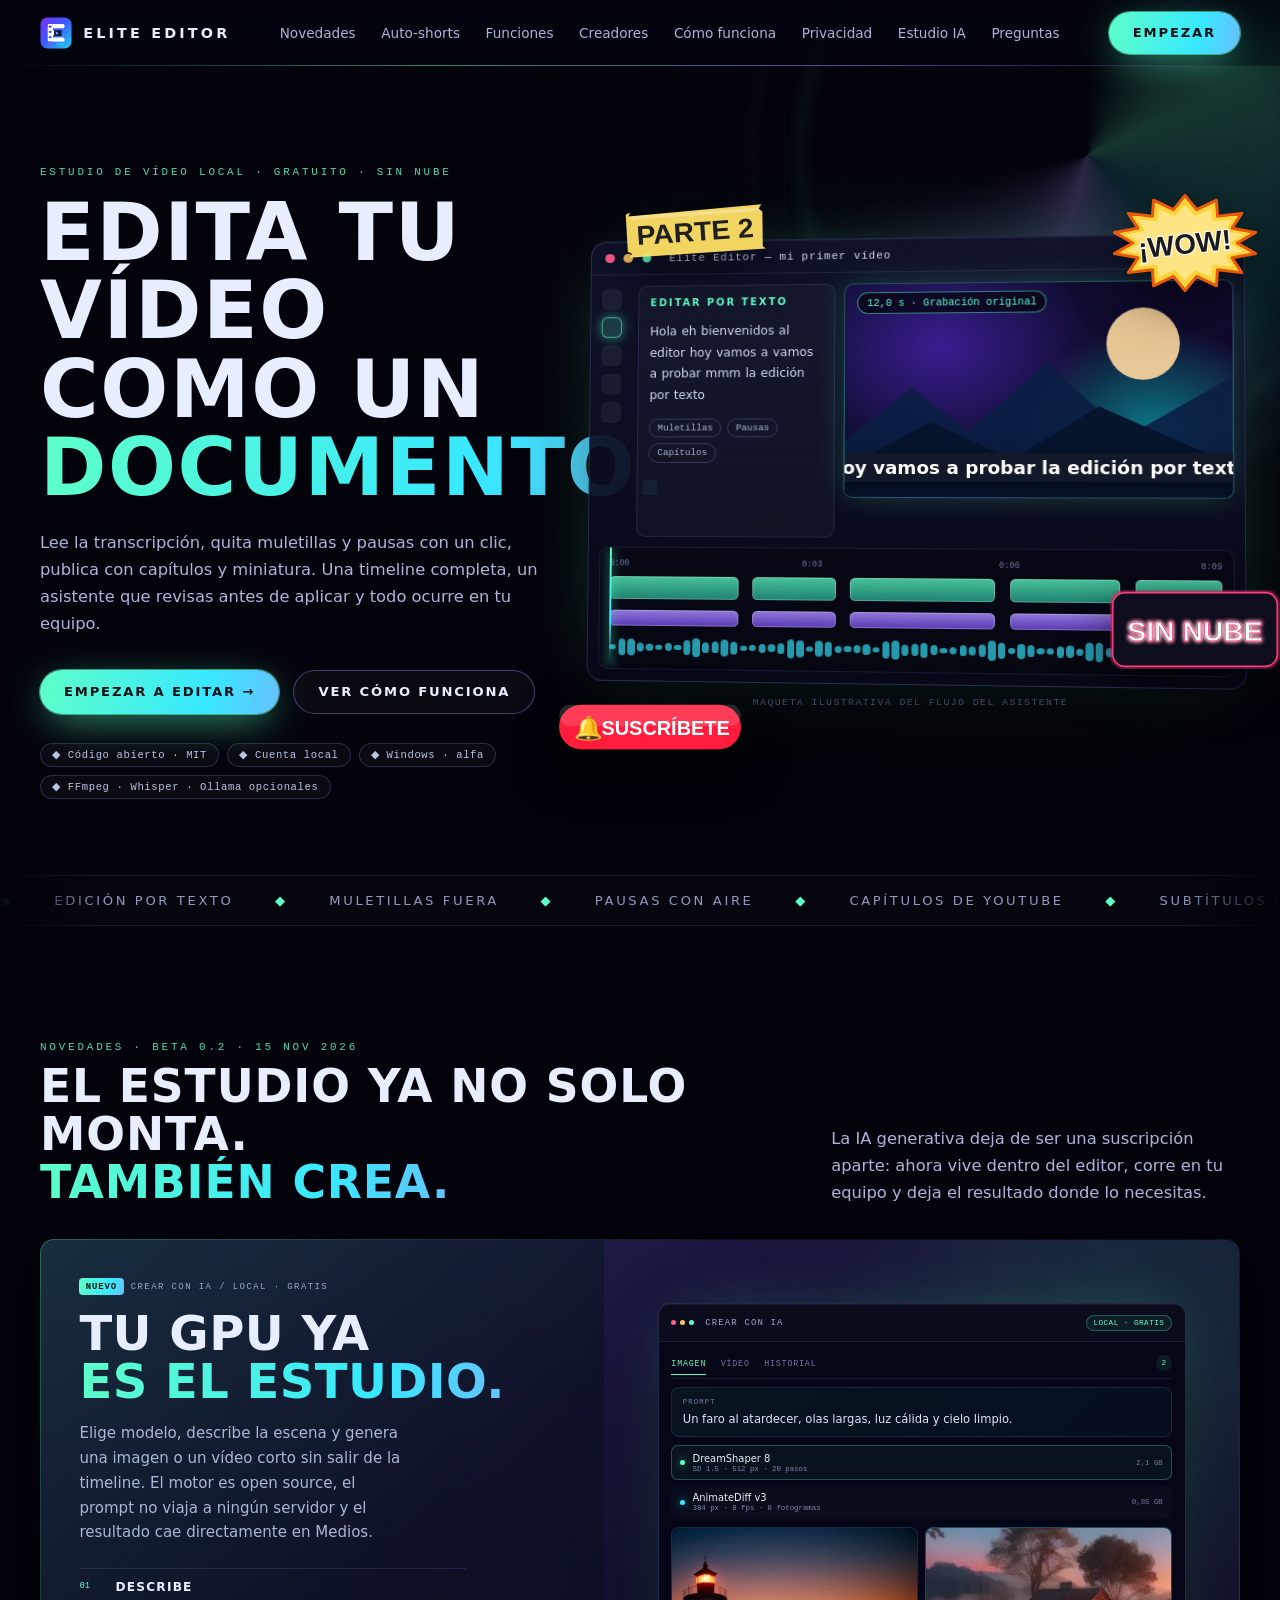
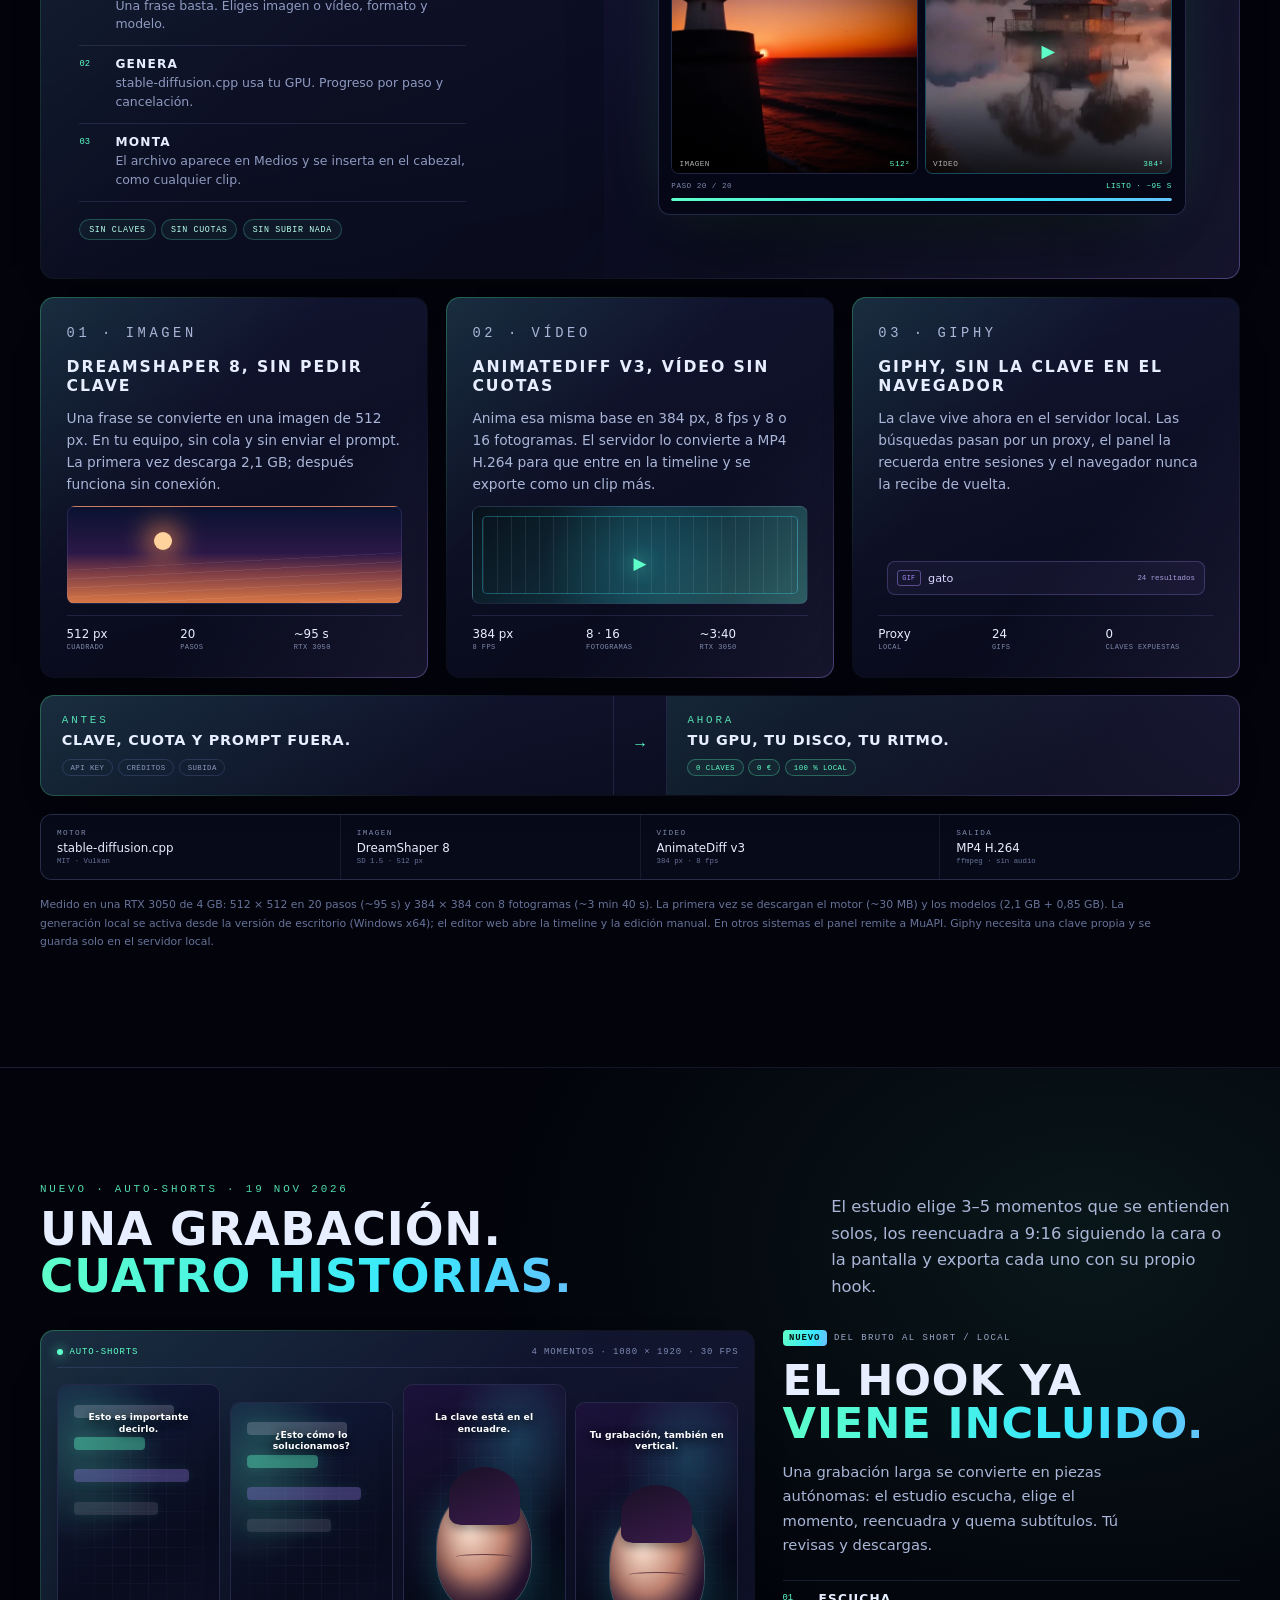
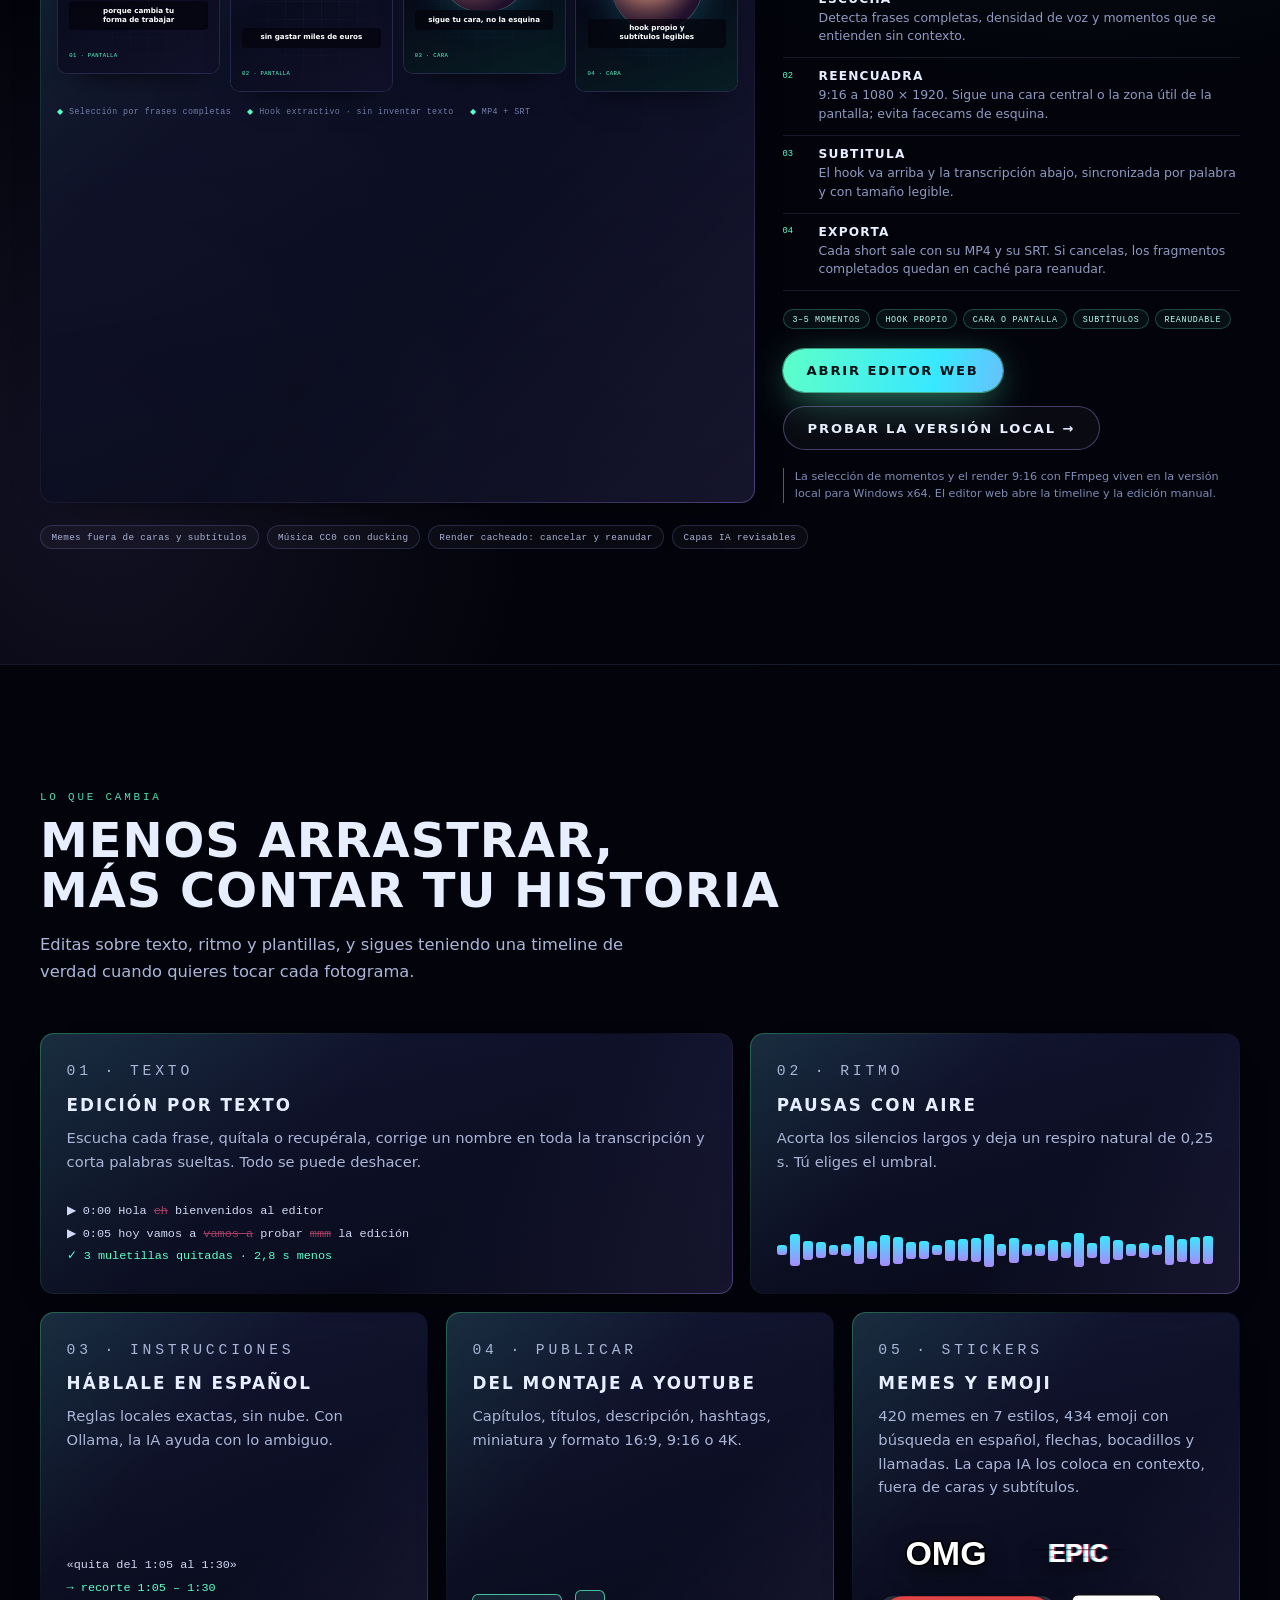
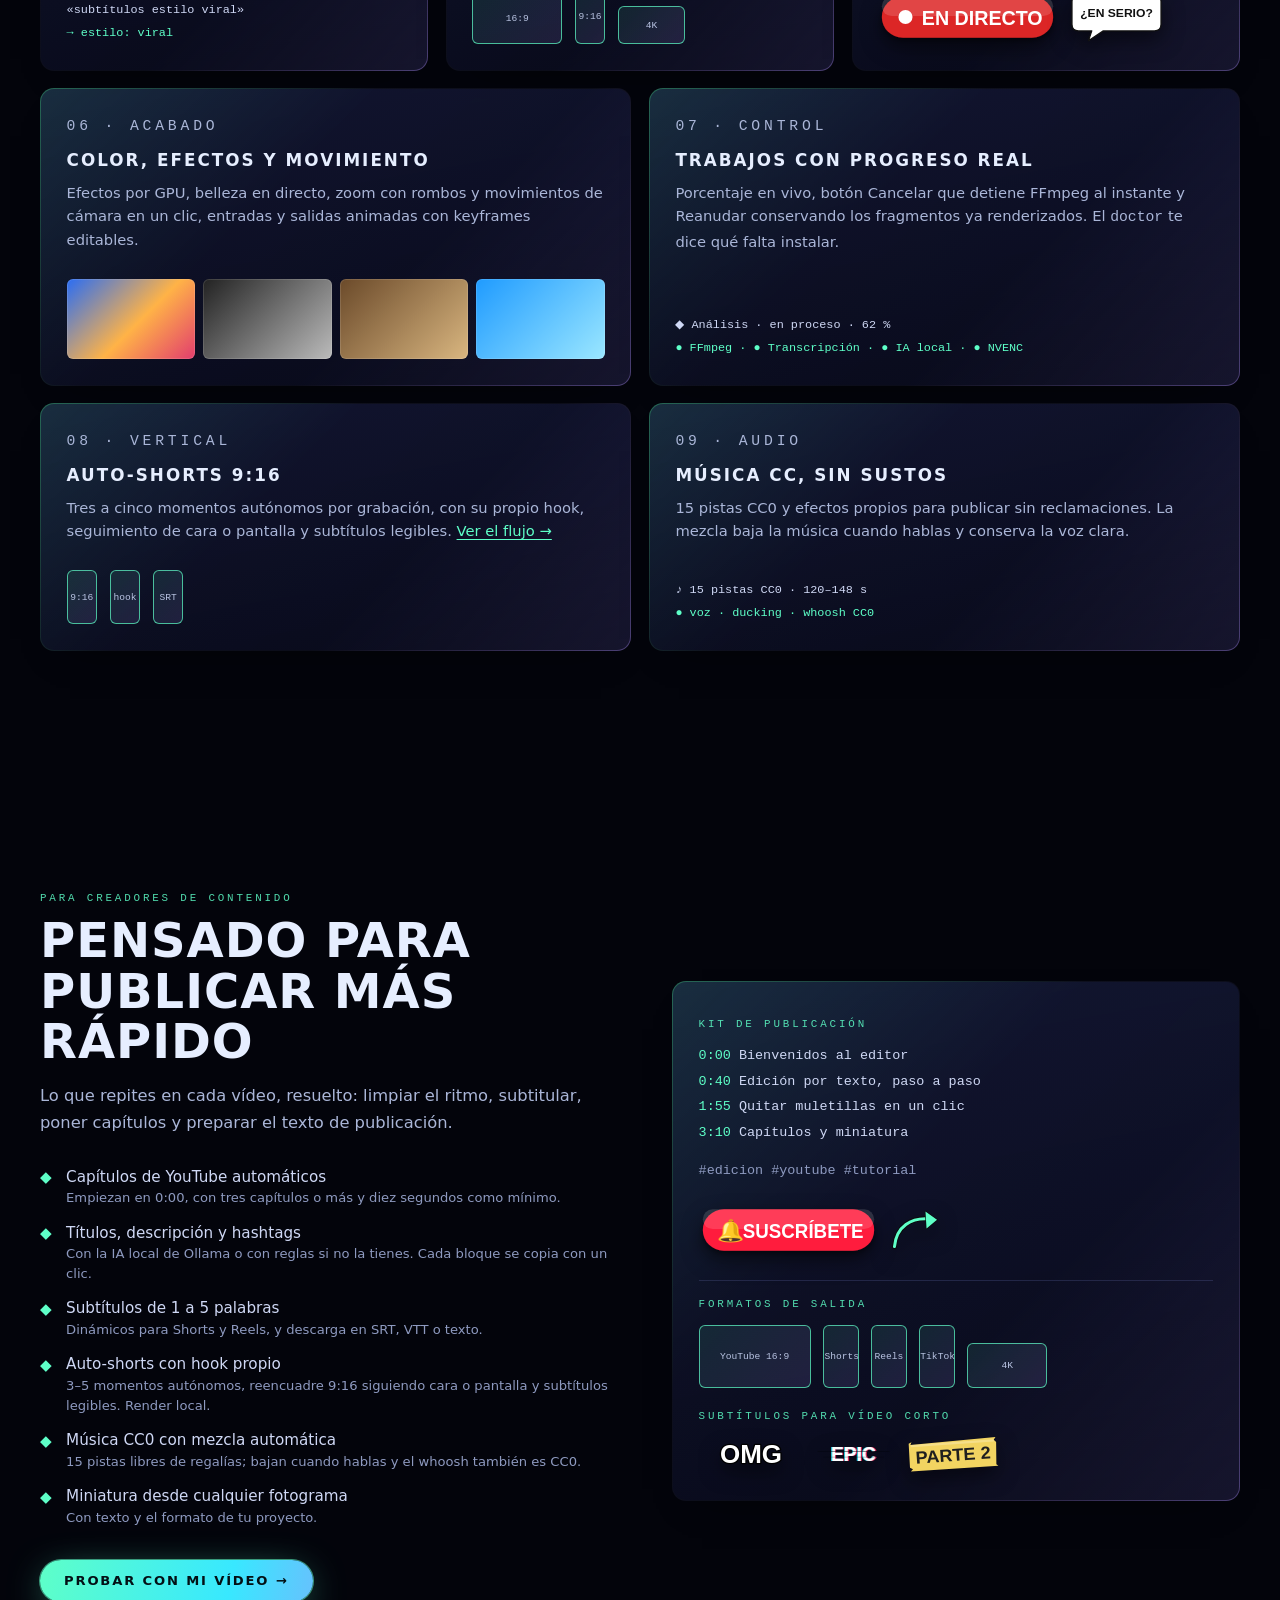
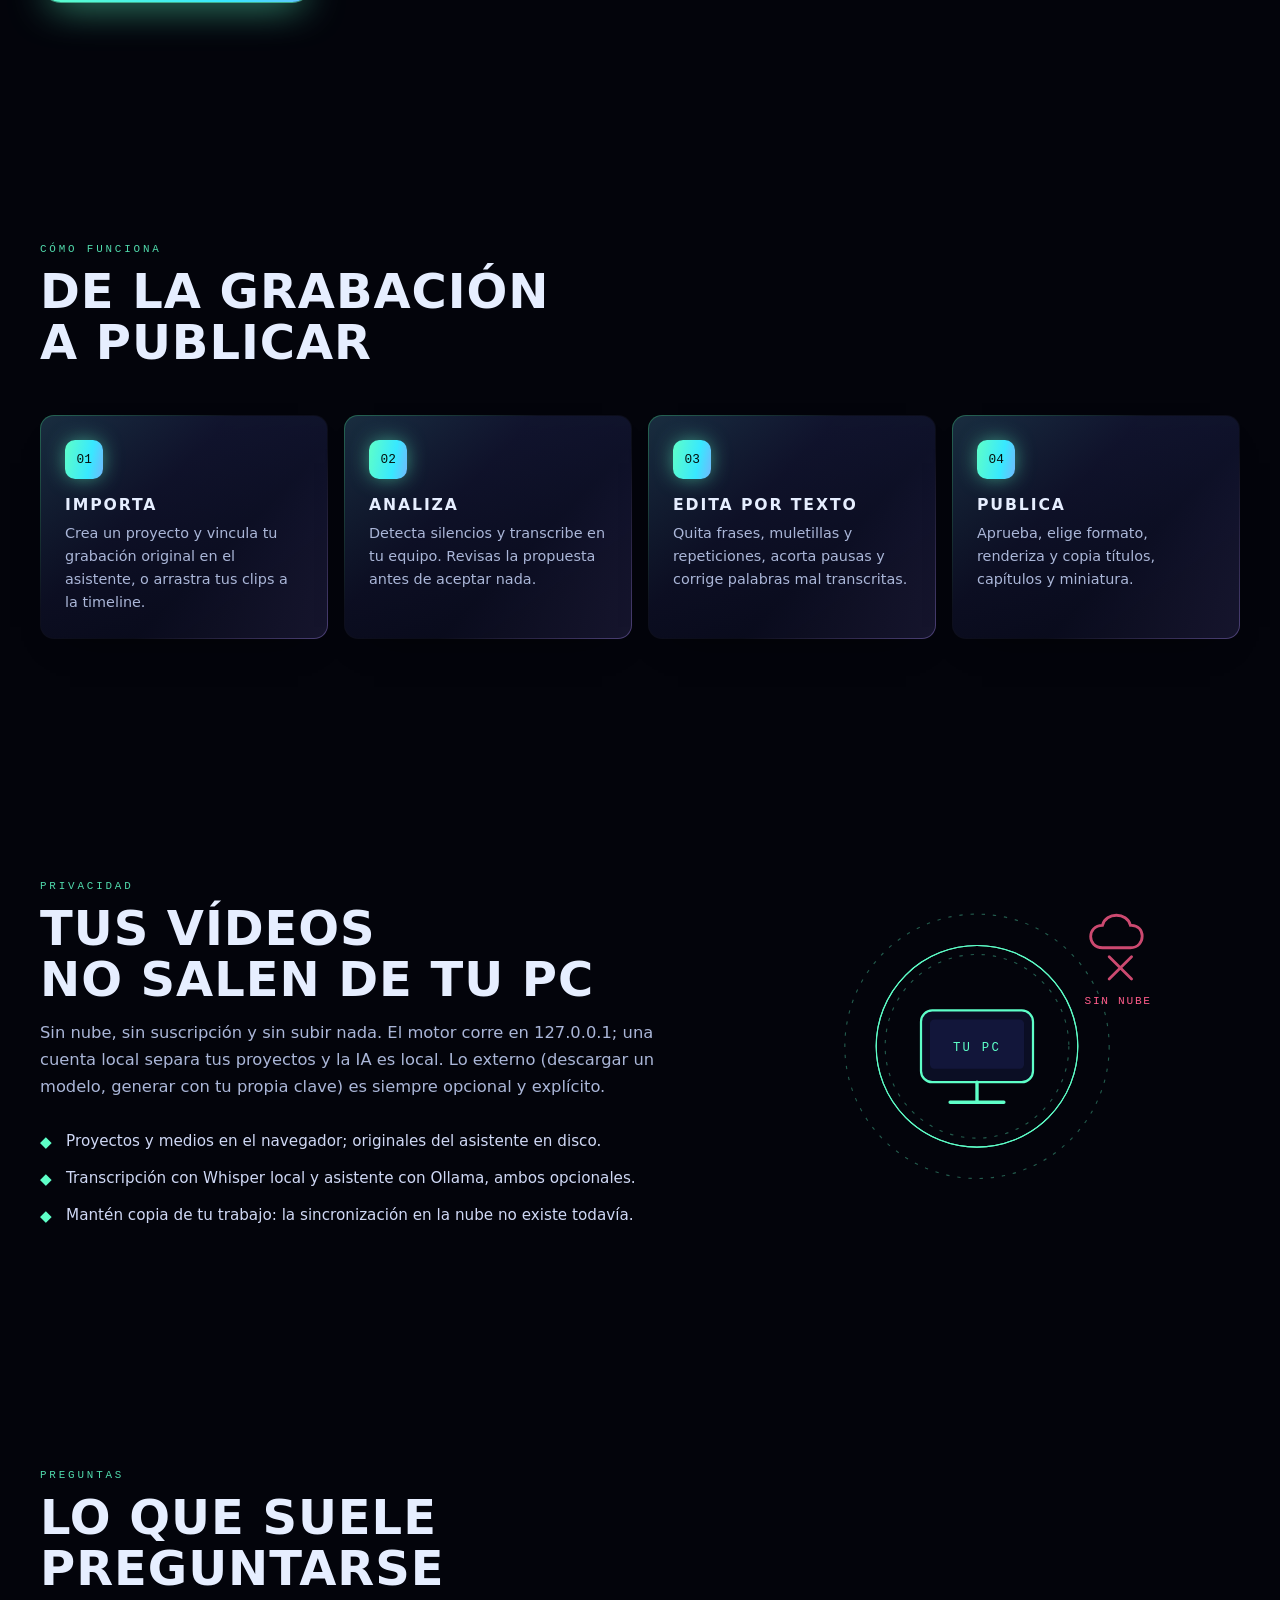
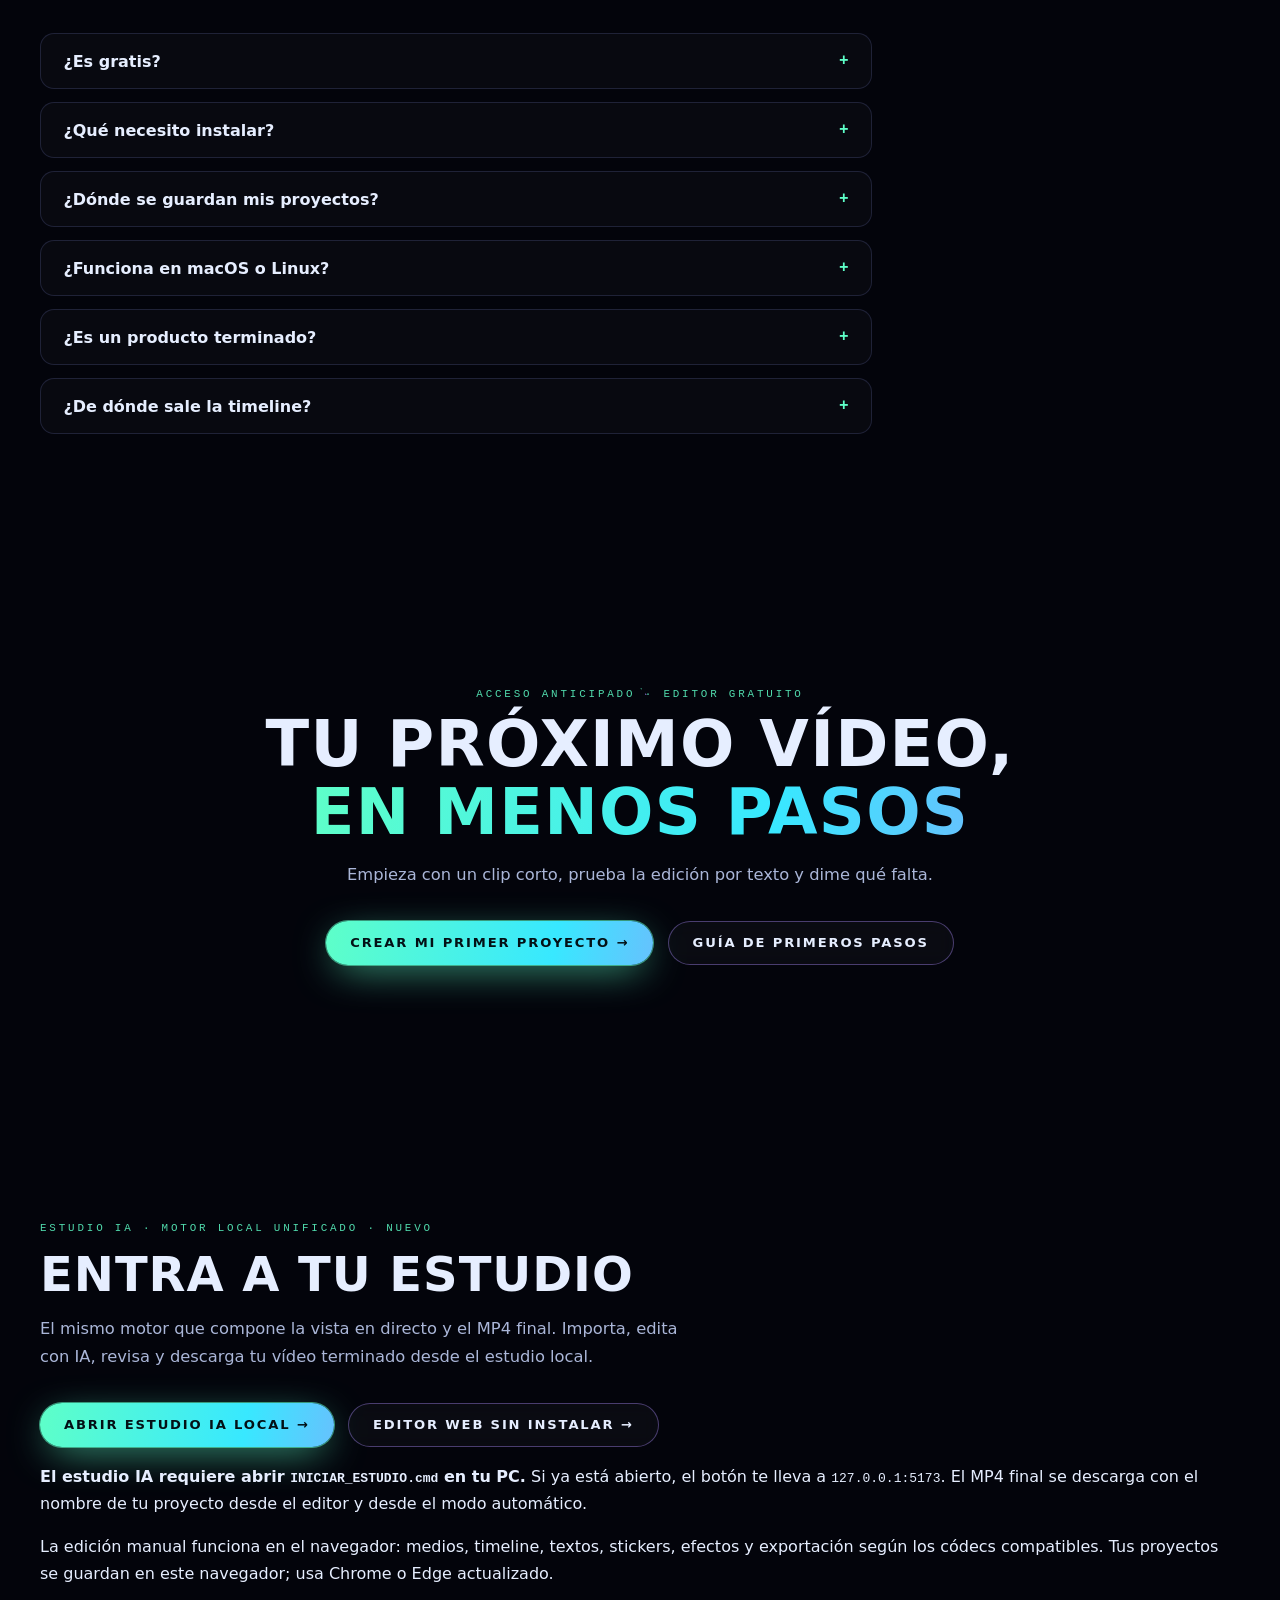
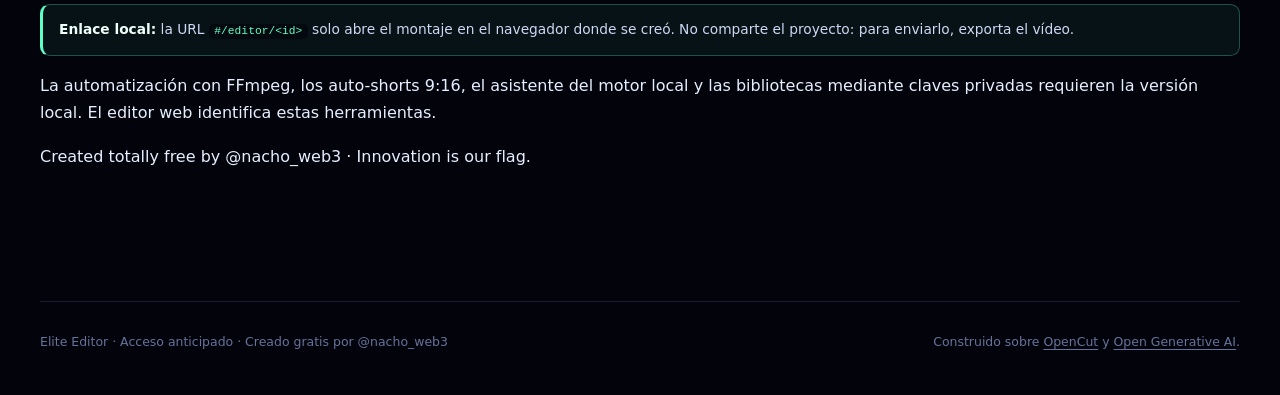
==== index.html @ d2c2e957 "Avisar de que los enlaces de proyecto solo funcionan en el navegador local La landing explica junto " ====
<!doctype html><html lang="es" class="dark"><head><meta charset="utf-8"><meta name="viewport" content="width=device-width,initial-scale=1"><title>Elite Editor · Edita, subtitula y crea shorts</title><meta name="description" content="Timeline, edición por texto, auto-shorts verticales con hooks, generación local de imagen y vídeo, biblioteca de recursos y herramientas de creadores. Local, gratuito y open source por nacho_web3."><meta name="elite-editor-revision" content="cbbf6ca"><link rel="canonical" href="https://nachoweb3.github.io/elite-editor-landing/"><link rel="icon" href="assets/elite-mark.svg"><link rel="stylesheet" href="assets/landing-current.css?v=2026-11-20-project-link"></head><body><link rel="preload" as="image" href="assets/elite-mark.svg"/><main class="lp"><header class="lp-nav"><div class="lp-wrap lp-nav-in"><a class="lp-brand" href="./"><img src="assets/elite-mark.svg" width="32" height="32" alt=""/>Elite Editor</a><nav class="lp-links" aria-label="Secciones"><a href="#novedades">Novedades</a><a href="#auto-shorts">Auto-shorts</a><a href="#funciones">Funciones</a><a href="#creadores">Creadores</a><a href="#como">Cómo funciona</a><a href="#local">Privacidad</a><a href="#abrir-editor">Estudio IA</a><a href="#faq">Preguntas</a></nav><a class="lp-btn lp-btn-primary" href="./editor/#/projects">Empezar</a></div></header><section class="lp-hero"><div class="lp-portal" aria-hidden="true"></div><div class="lp-grid-bg" aria-hidden="true"></div><div class="lp-wrap lp-hero-grid"><div><p class="lp-kicker">Estudio de vídeo local · gratuito · sin nube</p><h1 class="lp-h1">Edita tu vídeo<br/>como un <span class="holo">documento.</span></h1><p class="lp-lead">Lee la transcripción, quita muletillas y pausas con un clic, publica con capítulos y miniatura. Una timeline completa, un asistente que revisas antes de aplicar y todo ocurre en tu equipo.</p><div class="lp-cta"><a class="lp-btn lp-btn-primary" href="./editor/#/projects">Empezar a editar →</a><a href="#como" class="lp-btn lp-btn-ghost">Ver cómo funciona</a></div><div class="lp-trust"><span class="lp-chip">◆ Código abierto · MIT</span><span class="lp-chip">◆ Cuenta local</span><span class="lp-chip">◆ Windows · alfa</span><span class="lp-chip">◆ FFmpeg · Whisper · Ollama opcionales</span></div></div><div class="lp-demo-stage"><img class="lp-float" alt="" src="data:image/svg+xml;charset=utf-8,%3Csvg%20xmlns%3D%22http%3A%2F%2Fwww.w3.org%2F2000%2Fsvg%22%20width%3D%22600%22%20height%3D%22400%22%20viewBox%3D%220%200%20600%20400%22%3E%3Cpolygon%20points%3D%22300.0%2C10.0%20346.5%2C66.6%20425.8%2C28.8%20430.2%2C93.0%20526.7%2C81.5%20488.1%2C140.6%20582.7%2C157.7%20508.8%2C200.0%20582.7%2C242.3%20488.1%2C259.4%20526.7%2C318.5%20430.2%2C307.0%20425.8%2C371.2%20346.5%2C333.4%20300.0%2C390.0%20253.5%2C333.4%20174.2%2C371.2%20169.8%2C307.0%2073.3%2C318.5%20111.9%2C259.4%2017.3%2C242.3%2091.2%2C200.0%2017.3%2C157.7%20111.9%2C140.6%2073.3%2C81.5%20169.8%2C93.0%20174.2%2C28.8%20253.5%2C66.6%22%20fill%3D%22%23ffd43b%22%20stroke%3D%22%23e8590c%22%20stroke-width%3D%2212%22%20stroke-linejoin%3D%22round%22%2F%3E%3Cpolygon%20points%3D%22300.0%2C50.0%20339.5%2C91.8%20404.1%2C64.9%20410.7%2C113.2%20487.6%2C106.5%20460.0%2C151.8%20534.0%2C166.6%20477.6%2C200.0%20534.0%2C233.4%20460.0%2C248.2%20487.6%2C293.5%20410.7%2C286.8%20404.1%2C335.1%20339.5%2C308.2%20300.0%2C350.0%20260.5%2C308.2%20195.9%2C335.1%20189.3%2C286.8%20112.4%2C293.5%20140.0%2C248.2%2066.0%2C233.4%20122.4%2C200.0%2066.0%2C166.6%20140.0%2C151.8%20112.4%2C106.5%20189.3%2C113.2%20195.9%2C64.9%20260.5%2C91.8%22%20fill%3D%22%23fff3bf%22%20opacity%3D%22.55%22%2F%3E%3Ctext%20x%3D%22300%22%20y%3D%22205%22%20text-anchor%3D%22middle%22%20dominant-baseline%3D%22central%22%20font-family%3D%22&#x27;Arial%20Black&#x27;%2C%20&#x27;Segoe%20UI%20Black&#x27;%2C%20&#x27;Helvetica%20Neue&#x27;%2C%20Arial%2C%20sans-serif%22%20font-size%3D%22112%22%20font-weight%3D%22900%22%20fill%3D%22%231b1b1b%22%20transform%3D%22rotate(-6%20300%20205)%22%20stroke%3D%22%23fff%22%20stroke-width%3D%229%22%20paint-order%3D%22stroke%22%3E%C2%A1WOW!%3C%2Ftext%3E%3C%2Fsvg%3E" style="--s:150px;--r:-8deg;--d:0s;top:-9%;right:-3%"/><img class="lp-float" alt="" src="data:image/svg+xml;charset=utf-8,%3Csvg%20xmlns%3D%22http%3A%2F%2Fwww.w3.org%2F2000%2Fsvg%22%20width%3D%22560%22%20height%3D%22170%22%20viewBox%3D%220%200%20560%20170%22%3E%3Cdefs%3E%3Cfilter%20id%3D%22d%22%20x%3D%22-10%25%22%20y%3D%22-30%25%22%20width%3D%22120%25%22%20height%3D%22170%25%22%3E%3CfeDropShadow%20dx%3D%220%22%20dy%3D%228%22%20stdDeviation%3D%228%22%20flood-color%3D%22%23000%22%20flood-opacity%3D%22.4%22%2F%3E%3C%2Ffilter%3E%3C%2Fdefs%3E%3Crect%20x%3D%2212%22%20y%3D%2220%22%20width%3D%22536%22%20height%3D%22130%22%20rx%3D%2265%22%20fill%3D%22%23ff1f3d%22%20filter%3D%22url(%23d)%22%2F%3E%3Crect%20x%3D%2212%22%20y%3D%2220%22%20width%3D%22536%22%20height%3D%2262%22%20rx%3D%2231%22%20fill%3D%22%23fff%22%20opacity%3D%22.14%22%2F%3E%3Ctext%20x%3D%2298%22%20y%3D%2288%22%20text-anchor%3D%22middle%22%20dominant-baseline%3D%22central%22%20font-family%3D%22&#x27;Segoe%20UI%20Emoji&#x27;%2C%20&#x27;Apple%20Color%20Emoji&#x27;%2C%20&#x27;Noto%20Color%20Emoji&#x27;%2C%20&#x27;Twemoji%20Mozilla&#x27;%2C%20sans-serif%22%20font-size%3D%2268%22%3E%F0%9F%94%94%3C%2Ftext%3E%3Ctext%20x%3D%22326%22%20y%3D%2287%22%20text-anchor%3D%22middle%22%20dominant-baseline%3D%22central%22%20font-family%3D%22&#x27;Arial%20Black&#x27;%2C%20&#x27;Segoe%20UI%20Black&#x27;%2C%20&#x27;Helvetica%20Neue&#x27;%2C%20Arial%2C%20sans-serif%22%20font-size%3D%2261%22%20font-weight%3D%22900%22%20fill%3D%22%23fff%22%20textLength%3D%22378%22%20lengthAdjust%3D%22spacingAndGlyphs%22%20%3ESUSCR%C3%8DBETE%3C%2Ftext%3E%3C%2Fsvg%3E" style="--s:190px;--r:-4deg;--d:1.1s;bottom:-8%;left:-4%"/><img class="lp-float" alt="" src="data:image/svg+xml;charset=utf-8,%3Csvg%20xmlns%3D%22http%3A%2F%2Fwww.w3.org%2F2000%2Fsvg%22%20width%3D%22600%22%20height%3D%22260%22%20viewBox%3D%220%200%20600%20260%22%3E%3Cg%20transform%3D%22rotate(-4%20300%20130)%22%3E%3Cpolygon%20points%3D%2228%2C48%2046%2C40%2038%2C56%20572%2C44%20560%2C60%20574%2C74%20566%2C212%20578%2C222%2030%2C220%2044%2C206%2026%2C196%22%20fill%3D%22%23ffe066%22%20opacity%3D%22.95%22%2F%3E%3Crect%20x%3D%2240%22%20y%3D%2256%22%20width%3D%22520%22%20height%3D%2214%22%20fill%3D%22%23fff%22%20opacity%3D%22.25%22%2F%3E%3Ctext%20x%3D%22300%22%20y%3D%22136%22%20text-anchor%3D%22middle%22%20dominant-baseline%3D%22central%22%20font-family%3D%22Bahnschrift%2C%20&#x27;DIN%20Alternate&#x27;%2C%20&#x27;Segoe%20UI&#x27;%2C%20Arial%2C%20sans-serif%22%20font-size%3D%22108%22%20font-weight%3D%22900%22%20fill%3D%22%231f1f1f%22%20textLength%3D%22470%22%20lengthAdjust%3D%22spacingAndGlyphs%22%20%3EPARTE%202%3C%2Ftext%3E%3C%2Fg%3E%3C%2Fsvg%3E" style="--s:150px;--r:5deg;--d:2s;top:-8%;left:6%"/><img class="lp-float" alt="" src="data:image/svg+xml;charset=utf-8,%3Csvg%20xmlns%3D%22http%3A%2F%2Fwww.w3.org%2F2000%2Fsvg%22%20width%3D%22600%22%20height%3D%22280%22%20viewBox%3D%220%200%20600%20280%22%3E%3Cdefs%3E%3Cfilter%20id%3D%22g%22%20x%3D%22-30%25%22%20y%3D%22-60%25%22%20width%3D%22160%25%22%20height%3D%22220%25%22%3E%3CfeGaussianBlur%20stdDeviation%3D%227%22%20result%3D%22b%22%2F%3E%3CfeMerge%3E%3CfeMergeNode%20in%3D%22b%22%2F%3E%3CfeMergeNode%20in%3D%22b%22%2F%3E%3CfeMergeNode%20in%3D%22SourceGraphic%22%2F%3E%3C%2FfeMerge%3E%3C%2Ffilter%3E%3C%2Fdefs%3E%3Crect%20x%3D%2210%22%20y%3D%2210%22%20width%3D%22580%22%20height%3D%22260%22%20rx%3D%2242%22%20fill%3D%22%230b0d1e%22%20stroke%3D%22%23ff3d7f%22%20stroke-width%3D%225%22%20filter%3D%22url(%23g)%22%2F%3E%3Ctext%20x%3D%22300%22%20y%3D%22145%22%20text-anchor%3D%22middle%22%20dominant-baseline%3D%22central%22%20font-family%3D%22Bahnschrift%2C%20&#x27;DIN%20Alternate&#x27;%2C%20&#x27;Segoe%20UI&#x27;%2C%20Arial%2C%20sans-serif%22%20font-size%3D%22100%22%20font-weight%3D%22900%22%20fill%3D%22%23f5fffb%22%20filter%3D%22url(%23g)%22%20stroke%3D%22%23ff3d7f%22%20stroke-width%3D%223%22%3ESIN%20NUBE%3C%2Ftext%3E%3C%2Fsvg%3E" style="--s:170px;--r:4deg;--d:0.5s;bottom:10%;right:-6%"/><div class="lp-demo" role="img" aria-label="Maqueta animada de Elite Editor: la transcripción tacha muletillas, se acortan las pausas y aparecen los capítulos"><div class="lp-bar" aria-hidden="true"><span class="lp-dot"></span><span class="lp-dot"></span><span class="lp-dot"></span><b>Elite Editor — mi primer vídeo</b><span class="live"><span class="xeno-dot" data-live="true" style="width:1.2cqw;height:1.2cqw"></span>LOCAL</span></div><div class="lp-body" aria-hidden="true"><div class="lp-rail"><i></i><i class="on"></i><i></i><i></i><i></i></div><div class="lp-panel"><h4>Editar por texto</h4><p class="lp-text"><span data-cut="false">Hola</span><span data-cut="false">eh</span><span data-cut="false">bienvenidos</span><span data-cut="false">al</span><span data-cut="false">editor</span><span data-cut="false">hoy</span><span data-cut="false">vamos</span><span data-cut="false">a</span><span data-cut="false">vamos</span><span data-cut="false">a</span><span data-cut="false">probar</span><span data-cut="false">mmm</span><span data-cut="false">la</span><span data-cut="false">edición</span><span data-cut="false">por</span><span data-cut="false">texto</span></p><div class="lp-pills"><span class="lp-pill" data-on="false">Muletillas</span><span class="lp-pill" data-on="false">Pausas</span><span class="lp-pill" data-on="false">Capítulos</span></div><div class="lp-chapters" data-on="false"><div><b>0:00</b>Bienvenidos al editor</div><div><b>0:04</b>Probamos la edición por texto</div></div></div><div><div class="lp-preview"><svg viewBox="0 0 160 90" preserveAspectRatio="xMidYMid slice"><circle cx="124" cy="26" r="15" fill="#ffd9a0" opacity=".9"></circle><path d="M0 66 L28 44 L52 62 L84 34 L118 64 L160 40 V90 H0Z" fill="#0a1f44" opacity=".9"></path><path d="M0 78 L36 58 L70 74 L106 52 L160 76 V90 H0Z" fill="#06142e"></path></svg><div class="lp-stat">12,0 s · Grabación original</div><div class="lp-caption">hoy vamos a probar la edición por texto</div></div></div></div><div class="lp-timeline" aria-hidden="true"><div class="lp-ruler"><span>0:00</span><span>0:03</span><span>0:06</span><span>0:09</span></div><div class="lp-track" style="--g:2.2cqw"><div class="lp-clip" style="--w:22"></div><div class="lp-clip" style="--w:14"></div><div class="lp-clip" style="--w:24"></div><div class="lp-clip" style="--w:18"></div><div class="lp-clip" style="--w:14"></div></div><div class="lp-track cap" style="--g:2.2cqw"><div class="lp-clip" style="--w:22"></div><div class="lp-clip" style="--w:14"></div><div class="lp-clip" style="--w:24"></div><div class="lp-clip" style="--w:18"></div><div class="lp-clip" style="--w:14"></div></div><div class="lp-wave"><i style="--h:22%"></i><i style="--h:74%"></i><i style="--h:77%"></i><i style="--h:40%"></i><i style="--h:32%"></i><i style="--h:23%"></i><i style="--h:37%"></i><i style="--h:23%"></i><i style="--h:66%"></i><i style="--h:86%"></i><i style="--h:51%"></i><i style="--h:53%"></i><i style="--h:79%"></i><i style="--h:56%"></i><i style="--h:23%"></i><i style="--h:26%"></i><i style="--h:39%"></i><i style="--h:37%"></i><i style="--h:47%"></i><i style="--h:86%"></i><i style="--h:74%"></i><i style="--h:25%"></i><i style="--h:71%"></i><i style="--h:67%"></i><i style="--h:33%"></i><i style="--h:26%"></i><i style="--h:36%"></i><i style="--h:48%"></i><i style="--h:25%"></i><i style="--h:74%"></i><i style="--h:88%"></i><i style="--h:47%"></i><i style="--h:53%"></i><i style="--h:70%"></i><i style="--h:44%"></i><i style="--h:23%"></i><i style="--h:32%"></i><i style="--h:52%"></i><i style="--h:39%"></i><i style="--h:54%"></i><i style="--h:90%"></i><i style="--h:72%"></i><i style="--h:28%"></i><i style="--h:65%"></i><i style="--h:54%"></i><i style="--h:26%"></i><i style="--h:27%"></i><i style="--h:51%"></i><i style="--h:55%"></i><i style="--h:29%"></i><i style="--h:80%"></i><i style="--h:87%"></i><i style="--h:42%"></i><i style="--h:51%"></i><i style="--h:58%"></i><i style="--h:33%"></i><i style="--h:23%"></i><i style="--h:45%"></i><i style="--h:64%"></i><i style="--h:40%"></i><i style="--h:60%"></i><i style="--h:92%"></i><i style="--h:66%"></i><i style="--h:30%"></i></div><span class="lp-playhead"></span></div></div><p class="lp-note">Maqueta ilustrativa del flujo del asistente</p></div></div></section><div class="lp-marquee" aria-hidden="true"><div class="lp-marquee-track"><span>Edición por texto</span><span>Muletillas fuera</span><span>Pausas con aire</span><span>Capítulos de YouTube</span><span>Subtítulos de 1 a 5 palabras</span><span>Auto-shorts 9:16</span><span>Hooks por momento</span><span>Miniaturas</span><span>Memes y emoji</span><span>Música CC0</span><span>Zoom con rombos</span><span>Instrucciones en español</span><span>Auto-shorts 9:16</span><span>Sin nube · cuenta local</span><span>Edición por texto</span><span>Muletillas fuera</span><span>Pausas con aire</span><span>Capítulos de YouTube</span><span>Subtítulos de 1 a 5 palabras</span><span>Auto-shorts 9:16</span><span>Hooks por momento</span><span>Miniaturas</span><span>Memes y emoji</span><span>Música CC0</span><span>Zoom con rombos</span><span>Instrucciones en español</span><span>Auto-shorts 9:16</span><span>Sin nube · cuenta local</span></div></div><section id="novedades" class="lp-section lp-ai">
	<div class="lp-wrap">
		<div class="lp-ai-head">
			<div>
				<p class="lp-kicker">Novedades · beta 0.2 · 15 nov 2026</p>
				<h2 class="lp-h2">El estudio ya no<br class="lp-ai-br-mobile" /> solo monta.<br /><span class="xeno-holo-text">También crea.</span></h2>
			</div>
			<p class="lp-lead">
				La IA generativa deja de ser una suscripción aparte: ahora vive dentro del
				editor, corre en tu equipo y deja el resultado donde lo necesitas.
			</p>
		</div>

		<div class="xeno-card lp-ai-panel">
			<div class="lp-ai-copy">
				<p class="lp-ai-eyebrow"><span>Nuevo</span> Crear con IA / Local · gratis</p>
				<h3>Tu GPU ya<br /><span class="xeno-holo-text">es el estudio.</span></h3>
				<p class="lp-ai-text">
					Elige modelo, describe la escena y genera una imagen o un vídeo corto sin
					salir de la timeline. El motor es open source, el prompt no viaja a ningún
					servidor y el resultado cae directamente en Medios.
				</p>

				<ol class="lp-ai-steps">
					<li>
						<span>01</span>
						<div>
							<b>Describe</b>
							<p>Una frase basta. Eliges imagen o vídeo, formato y modelo.</p>
						</div>
					</li>
					<li>
						<span>02</span>
						<div>
							<b>Genera</b>
							<p>stable-diffusion.cpp usa tu GPU. Progreso por paso y cancelación.</p>
						</div>
					</li>
					<li>
						<span>03</span>
						<div>
							<b>Monta</b>
							<p>El archivo aparece en Medios y se inserta en el cabezal, como cualquier clip.</p>
						</div>
					</li>
				</ol>

				<div class="lp-ai-tags" aria-label="Ventajas de la generación local">
					<span>Sin claves</span>
					<span>Sin cuotas</span>
					<span>Sin subir nada</span>
				</div>
			</div>

			<div class="lp-ai-demo">
				<div
					class="lp-ai-window"
					role="img"
					aria-label="Panel Crear con IA en modo local: DreamShaper 8 para imagen y AnimateDiff v3 para vídeo, con un faro y un lago generados en el equipo"
				>
					<div class="lp-ai-bar">
						<span class="lp-ai-dots" aria-hidden="true"><i></i><i></i><i></i></span>
						<span class="lp-ai-name">Crear con IA</span>
						<span class="lp-ai-mode">Local · gratis</span>
					</div>
					<div class="lp-ai-body">
						<div class="lp-ai-tabs" aria-hidden="true">
							<span class="on">Imagen</span>
							<span>Vídeo</span>
							<span>Historial</span>
							<span class="lp-ai-count">2</span>
						</div>

						<div class="lp-ai-prompt">
							<small>Prompt</small>
							Un faro al atardecer, olas largas, luz cálida y cielo limpio.
						</div>

						<div class="lp-ai-models">
							<div class="lp-ai-model on">
								<i></i>
								<div>
									<strong>DreamShaper 8</strong>
									<small>SD 1.5 · 512 px · 20 pasos</small>
								</div>
								<span>2,1 GB</span>
							</div>
							<div class="lp-ai-model">
								<i class="cyan"></i>
								<div>
									<strong>AnimateDiff v3</strong>
									<small>384 px · 8 fps · 8 fotogramas</small>
								</div>
								<span>0,85 GB</span>
							</div>
						</div>

						<div class="lp-ai-results">
							<figure class="lp-ai-shot">
								<img
									src="assets/demo-lighthouse.webp"
									width="512"
									height="512"
									alt="Faro al atardecer generado localmente con DreamShaper 8"
									loading="lazy"
								/>
								<figcaption><span>Imagen</span><b>512²</b></figcaption>
							</figure>
							<figure class="lp-ai-shot is-video">
								<img
									src="assets/demo-lake.webp"
									width="512"
									height="512"
									alt="Fotograma de un vídeo de un lago generado localmente con AnimateDiff"
									loading="lazy"
								/>
								<span class="lp-ai-play" aria-hidden="true">▶</span>
								<figcaption><span>Vídeo</span><b>384²</b></figcaption>
							</figure>
						</div>

						<div class="lp-ai-status">
							<span>Paso 20 / 20</span>
							<span class="ok">Listo · ~95 s</span>
						</div>
						<div class="lp-ai-progress" aria-hidden="true"><i></i></div>
					</div>
				</div>
			</div>
		</div>

		<div class="lp-bento lp-ai-bento">
			<article class="lp-cell xeno-card lp-reveal w4">
				<p class="lp-kicker">01 · Imagen</p>
				<h3>DreamShaper 8, sin pedir clave</h3>
				<p>
					Una frase se convierte en una imagen de 512 px. En tu equipo, sin cola y
					sin enviar el prompt. La primera vez descarga 2,1 GB; después funciona
					sin conexión.
				</p>
				<div class="art lp-ai-art lp-ai-art--sun" aria-hidden="true"></div>
				<div class="lp-ai-metrics">
					<div><strong>512 px</strong><small>cuadrado</small></div>
					<div><strong>20</strong><small>pasos</small></div>
					<div><strong>~95 s</strong><small>RTX 3050</small></div>
				</div>
			</article>

			<article class="lp-cell xeno-card lp-reveal w4">
				<p class="lp-kicker">02 · Vídeo</p>
				<h3>AnimateDiff v3, vídeo sin cuotas</h3>
				<p>
					Anima esa misma base en 384 px, 8 fps y 8 o 16 fotogramas. El servidor
					lo convierte a MP4 H.264 para que entre en la timeline y se exporte como
					un clip más.
				</p>
				<div class="art lp-ai-art lp-ai-art--video" aria-hidden="true"><span>▶</span></div>
				<div class="lp-ai-metrics">
					<div><strong>384 px</strong><small>8 fps</small></div>
					<div><strong>8 · 16</strong><small>fotogramas</small></div>
					<div><strong>~3:40</strong><small>RTX 3050</small></div>
				</div>
			</article>

			<article class="lp-cell xeno-card lp-reveal w4">
				<p class="lp-kicker">03 · Giphy</p>
				<h3>Giphy, sin la clave en el navegador</h3>
				<p>
					La clave vive ahora en el servidor local. Las búsquedas pasan por un
					proxy, el panel la recuerda entre sesiones y el navegador nunca la recibe
					de vuelta.
				</p>
				<div class="art">
					<div class="lp-ai-search" aria-hidden="true">
						<span class="gif">GIF</span>
						<span>gato</span>
						<span class="count">24 resultados</span>
					</div>
				</div>
				<div class="lp-ai-metrics">
					<div><strong>Proxy</strong><small>local</small></div>
					<div><strong>24</strong><small>GIFs</small></div>
					<div><strong>0</strong><small>claves expuestas</small></div>
				</div>
			</article>
		</div>

		<div class="xeno-card lp-ai-shift">
			<div>
				<p class="lp-kicker">Antes</p>
				<b>Clave, cuota y prompt fuera.</b>
				<div class="lp-ai-chips"><span>API key</span><span>Créditos</span><span>Subida</span></div>
			</div>
			<div class="lp-ai-arrow" aria-hidden="true">→</div>
			<div class="now">
				<p class="lp-kicker">Ahora</p>
				<b>Tu GPU, tu disco, tu ritmo.</b>
				<div class="lp-ai-chips"><span>0 claves</span><span>0 €</span><span>100 % local</span></div>
			</div>
		</div>

		<div class="lp-ai-tech">
			<div><span>Motor</span><strong>stable-diffusion.cpp</strong><small>MIT · Vulkan</small></div>
			<div><span>Imagen</span><strong>DreamShaper 8</strong><small>SD 1.5 · 512 px</small></div>
			<div><span>Vídeo</span><strong>AnimateDiff v3</strong><small>384 px · 8 fps</small></div>
			<div><span>Salida</span><strong>MP4 H.264</strong><small>ffmpeg · sin audio</small></div>
		</div>

		<p class="lp-ai-foot">
			Medido en una RTX 3050 de 4 GB: 512 × 512 en 20 pasos (~95 s) y 384 × 384
			con 8 fotogramas (~3 min 40 s). La primera vez se descargan el motor (~30 MB)
			y los modelos (2,1 GB + 0,85 GB). La generación local se activa desde la
			versión de escritorio (Windows x64); el editor web abre la timeline y la
			edición manual. En otros sistemas el panel remite a MuAPI. Giphy necesita una
			clave propia y se guarda solo en el servidor local.
		</p>
	</div>
</section>

<section id="auto-shorts" class="lp-section lp-shorts">
 <div class="lp-wrap">
  <div class="lp-ai-head lp-shorts-head">
   <div>
    <p class="lp-kicker">Nuevo · Auto-shorts · 19 nov 2026</p>
    <h2 class="lp-h2">Una grabación.<br /><span class="xeno-holo-text">Cuatro historias.</span></h2>
   </div>
   <p class="lp-lead">El estudio elige 3–5 momentos que se entienden solos, los reencuadra a 9:16 siguiendo la cara o la pantalla y exporta cada uno con su propio hook.</p>
  </div>
  <div class="lp-shorts-layout">
   <div class="xeno-card lp-shorts-stage">
    <div class="lp-shorts-bar"><span class="lp-shorts-live"><i></i> Auto-shorts</span><span>4 momentos · 1080 × 1920 · 30 fps</span></div>
    <div class="lp-shorts-frames">
     <div class="lp-phone lp-phone--screen">
      <span class="lp-phone-ratio">9:16</span>
      <div class="lp-phone-scene" aria-hidden="true"><i></i><i></i><i></i><i></i></div>
      <b class="lp-phone-hook">Esto es importante decirlo.</b>
      <span class="lp-phone-caption">porque cambia tu forma de trabajar</span>
      <small class="lp-phone-label">01 · pantalla</small>
     </div>
     <div class="lp-phone lp-phone--screen lp-phone--offset">
      <span class="lp-phone-ratio">9:16</span>
      <div class="lp-phone-scene" aria-hidden="true"><i></i><i></i><i></i><i></i></div>
      <b class="lp-phone-hook">¿Esto cómo lo solucionamos?</b>
      <span class="lp-phone-caption">sin gastar miles de euros</span>
      <small class="lp-phone-label">02 · pantalla</small>
     </div>
     <div class="lp-phone lp-phone--face">
      <span class="lp-phone-ratio">9:16</span>
      <div class="lp-phone-scene" aria-hidden="true"><span class="lp-phone-face"></span></div>
      <b class="lp-phone-hook">La clave está en el encuadre.</b>
      <span class="lp-phone-caption">sigue tu cara, no la esquina</span>
      <small class="lp-phone-label">03 · cara</small>
     </div>
     <div class="lp-phone lp-phone--face lp-phone--offset">
      <span class="lp-phone-ratio">9:16</span>
      <div class="lp-phone-scene" aria-hidden="true"><span class="lp-phone-face"></span></div>
      <b class="lp-phone-hook">Tu grabación, también en vertical.</b>
      <span class="lp-phone-caption">hook propio y subtítulos legibles</span>
      <small class="lp-phone-label">04 · cara</small>
     </div>
    </div>
    <div class="lp-shorts-stage-foot"><span>Selección por frases completas</span><span>Hook extractivo · sin inventar texto</span><span>MP4 + SRT</span></div>
   </div>
   <div class="lp-shorts-copy">
    <p class="lp-ai-eyebrow"><span>Nuevo</span> Del bruto al short / local</p>
    <h3>El hook ya<br /><span class="xeno-holo-text">viene incluido.</span></h3>
    <p>Una grabación larga se convierte en piezas autónomas: el estudio escucha, elige el momento, reencuadra y quema subtítulos. Tú revisas y descargas.</p>
    <ol class="lp-ai-steps">
     <li><span>01</span><div><b>Escucha</b><p>Detecta frases completas, densidad de voz y momentos que se entienden sin contexto.</p></div></li>
     <li><span>02</span><div><b>Reencuadra</b><p>9:16 a 1080 × 1920. Sigue una cara central o la zona útil de la pantalla; evita facecams de esquina.</p></div></li>
     <li><span>03</span><div><b>Subtitula</b><p>El hook va arriba y la transcripción abajo, sincronizada por palabra y con tamaño legible.</p></div></li>
     <li><span>04</span><div><b>Exporta</b><p>Cada short sale con su MP4 y su SRT. Si cancelas, los fragmentos completados quedan en caché para reanudar.</p></div></li>
    </ol>
    <div class="lp-ai-tags" aria-label="Lo nuevo de la versión local"><span>3–5 momentos</span><span>Hook propio</span><span>Cara o pantalla</span><span>Subtítulos</span><span>Reanudable</span></div>
    <div class="lp-cta"><a class="lp-btn lp-btn-primary" href="./editor/#/projects">Abrir editor web</a><a class="lp-btn lp-btn-ghost" href="https://github.com/nachoweb3/elite-editor">Probar la versión local →</a></div>
    <p class="lp-shorts-availability">La selección de momentos y el render 9:16 con FFmpeg viven en la versión local para Windows x64. El editor web abre la timeline y la edición manual.</p>
   </div>
  </div>
  <div class="lp-shorts-extra" aria-label="Otras mejoras conectadas"><span>Memes fuera de caras y subtítulos</span><span>Música CC0 con ducking</span><span>Render cacheado: cancelar y reanudar</span><span>Capas IA revisables</span></div>
 </div>
</section>

<section id="funciones" class="lp-section"><div class="lp-wrap"><p class="lp-kicker">Lo que cambia</p><h2 class="lp-h2">Menos arrastrar,<br/>más contar tu historia</h2><p class="lp-lead">Editas sobre texto, ritmo y plantillas, y sigues teniendo una timeline de verdad cuando quieres tocar cada fotograma.</p><div class="lp-bento"><article class="lp-cell xeno-card lp-reveal w7"><p class="lp-kicker">01 · Texto</p><h3>Edición por texto</h3><p>Escucha cada frase, quítala o recupérala, corrige un nombre en toda la transcripción y corta palabras sueltas. Todo se puede deshacer.</p><div class="art lp-mini" aria-hidden="true"><div>▶ 0:00 Hola <span class="cut">eh</span> bienvenidos al editor</div><div>▶ 0:05 hoy vamos a <span class="cut">vamos a</span> probar <span class="cut">mmm</span> la edición</div><div class="ok">✓ 3 muletillas quitadas · 2,8 s menos</div></div></article><article class="lp-cell xeno-card lp-reveal w5"><p class="lp-kicker">02 · Ritmo</p><h3>Pausas con aire</h3><p>Acorta los silencios largos y deja un respiro natural de 0,25 s. Tú eliges el umbral.</p><div class="art lp-bars" aria-hidden="true"><i style="--h:28%;--d:0s"></i><i style="--h:92%;--d:0.18s"></i><i style="--h:54%;--d:0.36s"></i><i style="--h:46%;--d:0.54s"></i><i style="--h:30%;--d:0.72s"></i><i style="--h:34%;--d:0.8999999999999999s"></i><i style="--h:81%;--d:1.08s"></i><i style="--h:50%;--d:1.26s"></i><i style="--h:88%;--d:1.44s"></i><i style="--h:77%;--d:0s"></i><i style="--h:48%;--d:0.18s"></i><i style="--h:50%;--d:0.36s"></i><i style="--h:29%;--d:0.54s"></i><i style="--h:59%;--d:0.72s"></i><i style="--h:62%;--d:0.8999999999999999s"></i><i style="--h:70%;--d:1.08s"></i><i style="--h:94%;--d:1.26s"></i><i style="--h:35%;--d:1.44s"></i><i style="--h:71%;--d:0s"></i><i style="--h:36%;--d:0.18s"></i><i style="--h:36%;--d:0.36s"></i><i style="--h:59%;--d:0.54s"></i><i style="--h:47%;--d:0.72s"></i><i style="--h:98%;--d:0.8999999999999999s"></i><i style="--h:43%;--d:1.08s"></i><i style="--h:81%;--d:1.26s"></i><i style="--h:56%;--d:1.44s"></i><i style="--h:35%;--d:0s"></i><i style="--h:42%;--d:0.18s"></i><i style="--h:28%;--d:0.36s"></i><i style="--h:87%;--d:0.54s"></i><i style="--h:65%;--d:0.72s"></i><i style="--h:76%;--d:0.8999999999999999s"></i><i style="--h:79%;--d:1.08s"></i></div></article><article class="lp-cell xeno-card lp-reveal w4"><p class="lp-kicker">03 · Instrucciones</p><h3>Háblale en español</h3><p>Reglas locales exactas, sin nube. Con Ollama, la IA ayuda con lo ambiguo.</p><div class="art lp-mini" aria-hidden="true"><div>«quita del 1:05 al 1:30»</div><div class="ok">→ recorte 1:05 – 1:30</div><div>«subtítulos estilo viral»</div><div class="ok">→ estilo: viral</div></div></article><article class="lp-cell xeno-card lp-reveal w4"><p class="lp-kicker">04 · Publicar</p><h3>Del montaje a YouTube</h3><p>Capítulos, títulos, descripción, hashtags, miniatura y formato 16:9, 9:16 o 4K.</p><div class="art lp-frames" aria-hidden="true"><div style="width:5.6rem;height:3.15rem">16:9</div><div style="width:1.9rem;height:3.4rem">9:16</div><div style="width:4.2rem;height:2.36rem">4K</div></div></article><article class="lp-cell xeno-card lp-reveal w4"><p class="lp-kicker">05 · Stickers</p><h3>Memes y emoji</h3><p>420 memes en 7 estilos, 434 emoji con búsqueda en español, flechas, bocadillos y llamadas. La capa IA los coloca en contexto, fuera de caras y subtítulos.</p><div class="art lp-sticker-row" aria-hidden="true"><img src="data:image/svg+xml;charset=utf-8,%3Csvg%20xmlns%3D%22http%3A%2F%2Fwww.w3.org%2F2000%2Fsvg%22%20width%3D%22600%22%20height%3D%22240%22%20viewBox%3D%220%200%20600%20240%22%3E%3Ctext%20x%3D%22300%22%20y%3D%22122%22%20text-anchor%3D%22middle%22%20dominant-baseline%3D%22central%22%20font-family%3D%22Impact%2C%20&#x27;Anton&#x27;%2C%20&#x27;Haettenschweiler&#x27;%2C%20&#x27;Arial%20Black&#x27;%2C%20sans-serif%22%20font-size%3D%22150%22%20font-weight%3D%22900%22%20fill%3D%22%23fff%22%20stroke%3D%22%23000%22%20stroke-width%3D%2215%22%20stroke-linejoin%3D%22round%22%20paint-order%3D%22stroke%22%3EOMG%3C%2Ftext%3E%3C%2Fsvg%3E" alt=""/><img src="data:image/svg+xml;charset=utf-8,%3Csvg%20xmlns%3D%22http%3A%2F%2Fwww.w3.org%2F2000%2Fsvg%22%20width%3D%22600%22%20height%3D%22300%22%20viewBox%3D%220%200%20600%20300%22%3E%3Ctext%20x%3D%22292%22%20y%3D%22150%22%20text-anchor%3D%22middle%22%20dominant-baseline%3D%22central%22%20font-family%3D%22&#x27;Arial%20Black&#x27;%2C%20&#x27;Segoe%20UI%20Black&#x27;%2C%20&#x27;Helvetica%20Neue&#x27;%2C%20Arial%2C%20sans-serif%22%20font-size%3D%22140%22%20font-weight%3D%22900%22%20fill%3D%22%2338e8ff%22%20opacity%3D%22.85%22%3EEPIC%3C%2Ftext%3E%3Ctext%20x%3D%22308%22%20y%3D%22150%22%20text-anchor%3D%22middle%22%20dominant-baseline%3D%22central%22%20font-family%3D%22&#x27;Arial%20Black&#x27;%2C%20&#x27;Segoe%20UI%20Black&#x27;%2C%20&#x27;Helvetica%20Neue&#x27;%2C%20Arial%2C%20sans-serif%22%20font-size%3D%22140%22%20font-weight%3D%22900%22%20fill%3D%22%23ff2e63%22%20opacity%3D%22.85%22%3EEPIC%3C%2Ftext%3E%3Ctext%20x%3D%22300%22%20y%3D%22150%22%20text-anchor%3D%22middle%22%20dominant-baseline%3D%22central%22%20font-family%3D%22&#x27;Arial%20Black&#x27;%2C%20&#x27;Segoe%20UI%20Black&#x27;%2C%20&#x27;Helvetica%20Neue&#x27;%2C%20Arial%2C%20sans-serif%22%20font-size%3D%22140%22%20font-weight%3D%22900%22%20fill%3D%22%23ffffff%22%20%3EEPIC%3C%2Ftext%3E%3Crect%20x%3D%2240%22%20y%3D%22128%22%20width%3D%22520%22%20height%3D%227%22%20fill%3D%22%2305060f%22%20opacity%3D%22.55%22%2F%3E%3Crect%20x%3D%2280%22%20y%3D%22170%22%20width%3D%22440%22%20height%3D%224%22%20fill%3D%22%2305060f%22%20opacity%3D%22.45%22%2F%3E%3C%2Fsvg%3E" alt=""/><img src="data:image/svg+xml;charset=utf-8,%3Csvg%20xmlns%3D%22http%3A%2F%2Fwww.w3.org%2F2000%2Fsvg%22%20width%3D%22560%22%20height%3D%22170%22%20viewBox%3D%220%200%20560%20170%22%3E%3Cdefs%3E%3Cfilter%20id%3D%22d%22%20x%3D%22-10%25%22%20y%3D%22-30%25%22%20width%3D%22120%25%22%20height%3D%22170%25%22%3E%3CfeDropShadow%20dx%3D%220%22%20dy%3D%228%22%20stdDeviation%3D%228%22%20flood-color%3D%22%23000%22%20flood-opacity%3D%22.4%22%2F%3E%3C%2Ffilter%3E%3C%2Fdefs%3E%3Crect%20x%3D%2212%22%20y%3D%2220%22%20width%3D%22536%22%20height%3D%22130%22%20rx%3D%2265%22%20fill%3D%22%23dc2626%22%20filter%3D%22url(%23d)%22%2F%3E%3Crect%20x%3D%2212%22%20y%3D%2220%22%20width%3D%22536%22%20height%3D%2262%22%20rx%3D%2231%22%20fill%3D%22%23fff%22%20opacity%3D%22.14%22%2F%3E%3Ccircle%20cx%3D%2286%22%20cy%3D%2285%22%20r%3D%2222%22%20fill%3D%22%23fff%22%2F%3E%3Ctext%20x%3D%22326%22%20y%3D%2287%22%20text-anchor%3D%22middle%22%20dominant-baseline%3D%22central%22%20font-family%3D%22&#x27;Arial%20Black&#x27;%2C%20&#x27;Segoe%20UI%20Black&#x27;%2C%20&#x27;Helvetica%20Neue&#x27;%2C%20Arial%2C%20sans-serif%22%20font-size%3D%2261%22%20font-weight%3D%22900%22%20fill%3D%22%23fff%22%20textLength%3D%22378%22%20lengthAdjust%3D%22spacingAndGlyphs%22%20%3EEN%20DIRECTO%3C%2Ftext%3E%3C%2Fsvg%3E" alt=""/><img src="data:image/svg+xml;charset=utf-8,%3Csvg%20xmlns%3D%22http%3A%2F%2Fwww.w3.org%2F2000%2Fsvg%22%20width%3D%22600%22%20height%3D%22330%22%20viewBox%3D%220%200%20600%20330%22%3E%3Cpath%20d%3D%22M70%2030%20H530%20Q570%2030%20570%2070%20V210%20Q570%20250%20530%20250%20H220%20L130%20310%20L150%20250%20H70%20Q30%20250%2030%20210%20V70%20Q30%2030%2070%2030%20Z%22%20fill%3D%22%23fff%22%20stroke%3D%22%23111%22%20stroke-width%3D%228%22%20stroke-linejoin%3D%22round%22%2F%3E%3Ctext%20x%3D%22300%22%20y%3D%22140%22%20text-anchor%3D%22middle%22%20dominant-baseline%3D%22central%22%20font-family%3D%22&#x27;Arial%20Black&#x27;%2C%20&#x27;Segoe%20UI%20Black&#x27;%2C%20&#x27;Helvetica%20Neue&#x27;%2C%20Arial%2C%20sans-serif%22%20font-size%3D%2271%22%20font-weight%3D%22900%22%20fill%3D%22%23111%22%20textLength%3D%22440%22%20lengthAdjust%3D%22spacingAndGlyphs%22%20%3E%C2%BFEN%20SERIO%3F%3C%2Ftext%3E%3C%2Fsvg%3E" alt=""/></div></article><article class="lp-cell xeno-card lp-reveal w6"><p class="lp-kicker">06 · Acabado</p><h3>Color, efectos y movimiento</h3><p>Efectos por GPU, belleza en directo, zoom con rombos y movimientos de cámara en un clic, entradas y salidas animadas con keyframes editables.</p><div class="art lp-lut" aria-hidden="true"><i style="--g:linear-gradient(135deg,#2a6df4,#ffb347 55%,#e23d6e)"></i><i style="--g:linear-gradient(135deg,#222,#bbb)"></i><i style="--g:linear-gradient(135deg,#6b4a2a,#d9b680)"></i><i style="--g:linear-gradient(135deg,#1f9bff,#9be7ff)"></i></div></article><article class="lp-cell xeno-card lp-reveal w6"><p class="lp-kicker">07 · Control</p><h3>Trabajos con progreso real</h3><p>Porcentaje en vivo, botón Cancelar que detiene FFmpeg al instante y Reanudar conservando los fragmentos ya renderizados. El <code>doctor</code> te dice qué falta instalar.</p><div class="art lp-mini" aria-hidden="true"><div>◆ Análisis · en proceso · 62 %</div><div class="ok">● FFmpeg · ● Transcripción · ● IA local · ● NVENC</div></div></article><article class="lp-cell xeno-card lp-reveal w6"><p class="lp-kicker">08 · Vertical</p><h3>Auto-shorts 9:16</h3><p>Tres a cinco momentos autónomos por grabación, con su propio hook, seguimiento de cara o pantalla y subtítulos legibles. <a class="lp-inline-link" href="#auto-shorts">Ver el flujo →</a></p><div class="art lp-frames" aria-hidden="true"><div style="width:1.9rem;height:3.4rem">9:16</div><div style="width:1.9rem;height:3.4rem">hook</div><div style="width:1.9rem;height:3.4rem">SRT</div></div></article><article class="lp-cell xeno-card lp-reveal w6"><p class="lp-kicker">09 · Audio</p><h3>Música CC, sin sustos</h3><p>15 pistas CC0 y efectos propios para publicar sin reclamaciones. La mezcla baja la música cuando hablas y conserva la voz clara.</p><div class="art lp-mini" aria-hidden="true"><div>♪ 15 pistas CC0 · 120–148 s</div><div class="ok">● voz · ducking · whoosh CC0</div></div></article></div></div></section><section id="creadores" class="lp-section"><div class="lp-wrap lp-creators"><div><p class="lp-kicker">Para creadores de contenido</p><h2 class="lp-h2">Pensado para<br/>publicar más rápido</h2><p class="lp-lead">Lo que repites en cada vídeo, resuelto: limpiar el ritmo, subtitular, poner capítulos y preparar el texto de publicación.</p><ul class="lp-list"><li><span>Capítulos de YouTube automáticos<small>Empiezan en 0:00, con tres capítulos o más y diez segundos como mínimo.</small></span></li><li><span>Títulos, descripción y hashtags<small>Con la IA local de Ollama o con reglas si no la tienes. Cada bloque se copia con un clic.</small></span></li><li><span>Subtítulos de 1 a 5 palabras<small>Dinámicos para Shorts y Reels, y descarga en SRT, VTT o texto.</small></span></li><li><span>Auto-shorts con hook propio<small>3–5 momentos autónomos, reencuadre 9:16 siguiendo cara o pantalla y subtítulos legibles. Render local.</small></span></li><li><span>Música CC0 con mezcla automática<small>15 pistas libres de regalías; bajan cuando hablas y el whoosh también es CC0.</small></span></li><li><span>Miniatura desde cualquier fotograma<small>Con texto y el formato de tu proyecto.</small></span></li></ul><div class="lp-cta"><a class="lp-btn lp-btn-primary" href="./editor/#/projects">Probar con mi vídeo →</a></div></div><div class="lp-demo-stage"><div class="xeno-card" style="padding:1.6rem"><p class="lp-kicker">Kit de publicación</p><div class="lp-mini" style="margin-top:.8rem;font-size:.84rem"><div><span class="ok">0:00</span> Bienvenidos al editor</div><div><span class="ok">0:40</span> Edición por texto, paso a paso</div><div><span class="ok">1:55</span> Quitar muletillas en un clic</div><div><span class="ok">3:10</span> Capítulos y miniatura</div><div style="margin-top:.8rem;color:#8e9ac0">#edicion #youtube #tutorial</div></div><div class="lp-sticker-row" style="margin-top:1.2rem" aria-hidden="true"><img src="data:image/svg+xml;charset=utf-8,%3Csvg%20xmlns%3D%22http%3A%2F%2Fwww.w3.org%2F2000%2Fsvg%22%20width%3D%22560%22%20height%3D%22170%22%20viewBox%3D%220%200%20560%20170%22%3E%3Cdefs%3E%3Cfilter%20id%3D%22d%22%20x%3D%22-10%25%22%20y%3D%22-30%25%22%20width%3D%22120%25%22%20height%3D%22170%25%22%3E%3CfeDropShadow%20dx%3D%220%22%20dy%3D%228%22%20stdDeviation%3D%228%22%20flood-color%3D%22%23000%22%20flood-opacity%3D%22.4%22%2F%3E%3C%2Ffilter%3E%3C%2Fdefs%3E%3Crect%20x%3D%2212%22%20y%3D%2220%22%20width%3D%22536%22%20height%3D%22130%22%20rx%3D%2265%22%20fill%3D%22%23ff1f3d%22%20filter%3D%22url(%23d)%22%2F%3E%3Crect%20x%3D%2212%22%20y%3D%2220%22%20width%3D%22536%22%20height%3D%2262%22%20rx%3D%2231%22%20fill%3D%22%23fff%22%20opacity%3D%22.14%22%2F%3E%3Ctext%20x%3D%2298%22%20y%3D%2288%22%20text-anchor%3D%22middle%22%20dominant-baseline%3D%22central%22%20font-family%3D%22&#x27;Segoe%20UI%20Emoji&#x27;%2C%20&#x27;Apple%20Color%20Emoji&#x27;%2C%20&#x27;Noto%20Color%20Emoji&#x27;%2C%20&#x27;Twemoji%20Mozilla&#x27;%2C%20sans-serif%22%20font-size%3D%2268%22%3E%F0%9F%94%94%3C%2Ftext%3E%3Ctext%20x%3D%22326%22%20y%3D%2287%22%20text-anchor%3D%22middle%22%20dominant-baseline%3D%22central%22%20font-family%3D%22&#x27;Arial%20Black&#x27;%2C%20&#x27;Segoe%20UI%20Black&#x27;%2C%20&#x27;Helvetica%20Neue&#x27;%2C%20Arial%2C%20sans-serif%22%20font-size%3D%2261%22%20font-weight%3D%22900%22%20fill%3D%22%23fff%22%20textLength%3D%22378%22%20lengthAdjust%3D%22spacingAndGlyphs%22%20%3ESUSCR%C3%8DBETE%3C%2Ftext%3E%3C%2Fsvg%3E" alt=""/><img src="data:image/svg+xml;charset=utf-8,%3Csvg%20xmlns%3D%22http%3A%2F%2Fwww.w3.org%2F2000%2Fsvg%22%20width%3D%22300%22%20height%3D%22260%22%20viewBox%3D%220%200%20300%20260%22%3E%3Cg%20%3E%3Cpath%20d%3D%22M40%20220%20C%2050%20110%2C%20130%2060%2C%20230%2070%22%20fill%3D%22none%22%20stroke%3D%22%230b0b0b%22%20stroke-width%3D%2226%22%20stroke-linecap%3D%22round%22%2F%3E%3Cpath%20d%3D%22M40%20220%20C%2050%20110%2C%20130%2060%2C%20230%2070%22%20fill%3D%22none%22%20stroke%3D%22%235effc8%22%20stroke-width%3D%2216%22%20stroke-linecap%3D%22round%22%2F%3E%3Cpath%20d%3D%22M206%2030%20L268%2074%20L212%20122%20Z%22%20fill%3D%22%235effc8%22%20stroke%3D%22%230b0b0b%22%20stroke-width%3D%227%22%20stroke-linejoin%3D%22round%22%20paint-order%3D%22stroke%22%2F%3E%3C%2Fg%3E%3C%2Fsvg%3E" alt="" style="height:3rem"/></div><hr style="margin:1.4rem 0 1.1rem;border:0;border-top:1px solid rgb(150 160 255 / .16)"/><p class="lp-kicker">Formatos de salida</p><div class="lp-frames" style="margin-top:.9rem" aria-hidden="true"><div style="width:7rem;height:3.94rem">YouTube 16:9</div><div style="width:2.2rem;height:3.9rem">Shorts</div><div style="width:2.2rem;height:3.9rem">Reels</div><div style="width:2.2rem;height:3.9rem">TikTok</div><div style="width:5rem;height:2.8rem">4K</div></div><p class="lp-kicker" style="margin-top:1.4rem">Subtítulos para vídeo corto</p><div class="lp-sticker-row" style="margin-top:.7rem" aria-hidden="true"><img src="data:image/svg+xml;charset=utf-8,%3Csvg%20xmlns%3D%22http%3A%2F%2Fwww.w3.org%2F2000%2Fsvg%22%20width%3D%22600%22%20height%3D%22240%22%20viewBox%3D%220%200%20600%20240%22%3E%3Ctext%20x%3D%22300%22%20y%3D%22122%22%20text-anchor%3D%22middle%22%20dominant-baseline%3D%22central%22%20font-family%3D%22Impact%2C%20&#x27;Anton&#x27;%2C%20&#x27;Haettenschweiler&#x27;%2C%20&#x27;Arial%20Black&#x27;%2C%20sans-serif%22%20font-size%3D%22150%22%20font-weight%3D%22900%22%20fill%3D%22%23fff%22%20stroke%3D%22%23000%22%20stroke-width%3D%2215%22%20stroke-linejoin%3D%22round%22%20paint-order%3D%22stroke%22%3EOMG%3C%2Ftext%3E%3C%2Fsvg%3E" alt="" style="height:2.6rem"/><img src="data:image/svg+xml;charset=utf-8,%3Csvg%20xmlns%3D%22http%3A%2F%2Fwww.w3.org%2F2000%2Fsvg%22%20width%3D%22600%22%20height%3D%22300%22%20viewBox%3D%220%200%20600%20300%22%3E%3Ctext%20x%3D%22292%22%20y%3D%22150%22%20text-anchor%3D%22middle%22%20dominant-baseline%3D%22central%22%20font-family%3D%22&#x27;Arial%20Black&#x27;%2C%20&#x27;Segoe%20UI%20Black&#x27;%2C%20&#x27;Helvetica%20Neue&#x27;%2C%20Arial%2C%20sans-serif%22%20font-size%3D%22140%22%20font-weight%3D%22900%22%20fill%3D%22%2338e8ff%22%20opacity%3D%22.85%22%3EEPIC%3C%2Ftext%3E%3Ctext%20x%3D%22308%22%20y%3D%22150%22%20text-anchor%3D%22middle%22%20dominant-baseline%3D%22central%22%20font-family%3D%22&#x27;Arial%20Black&#x27;%2C%20&#x27;Segoe%20UI%20Black&#x27;%2C%20&#x27;Helvetica%20Neue&#x27;%2C%20Arial%2C%20sans-serif%22%20font-size%3D%22140%22%20font-weight%3D%22900%22%20fill%3D%22%23ff2e63%22%20opacity%3D%22.85%22%3EEPIC%3C%2Ftext%3E%3Ctext%20x%3D%22300%22%20y%3D%22150%22%20text-anchor%3D%22middle%22%20dominant-baseline%3D%22central%22%20font-family%3D%22&#x27;Arial%20Black&#x27;%2C%20&#x27;Segoe%20UI%20Black&#x27;%2C%20&#x27;Helvetica%20Neue&#x27;%2C%20Arial%2C%20sans-serif%22%20font-size%3D%22140%22%20font-weight%3D%22900%22%20fill%3D%22%23ffffff%22%20%3EEPIC%3C%2Ftext%3E%3Crect%20x%3D%2240%22%20y%3D%22128%22%20width%3D%22520%22%20height%3D%227%22%20fill%3D%22%2305060f%22%20opacity%3D%22.55%22%2F%3E%3Crect%20x%3D%2280%22%20y%3D%22170%22%20width%3D%22440%22%20height%3D%224%22%20fill%3D%22%2305060f%22%20opacity%3D%22.45%22%2F%3E%3C%2Fsvg%3E" alt="" style="height:2.6rem"/><img src="data:image/svg+xml;charset=utf-8,%3Csvg%20xmlns%3D%22http%3A%2F%2Fwww.w3.org%2F2000%2Fsvg%22%20width%3D%22600%22%20height%3D%22260%22%20viewBox%3D%220%200%20600%20260%22%3E%3Cg%20transform%3D%22rotate(-4%20300%20130)%22%3E%3Cpolygon%20points%3D%2228%2C48%2046%2C40%2038%2C56%20572%2C44%20560%2C60%20574%2C74%20566%2C212%20578%2C222%2030%2C220%2044%2C206%2026%2C196%22%20fill%3D%22%23ffe066%22%20opacity%3D%22.95%22%2F%3E%3Crect%20x%3D%2240%22%20y%3D%2256%22%20width%3D%22520%22%20height%3D%2214%22%20fill%3D%22%23fff%22%20opacity%3D%22.25%22%2F%3E%3Ctext%20x%3D%22300%22%20y%3D%22136%22%20text-anchor%3D%22middle%22%20dominant-baseline%3D%22central%22%20font-family%3D%22Bahnschrift%2C%20&#x27;DIN%20Alternate&#x27;%2C%20&#x27;Segoe%20UI&#x27;%2C%20Arial%2C%20sans-serif%22%20font-size%3D%22108%22%20font-weight%3D%22900%22%20fill%3D%22%231f1f1f%22%20textLength%3D%22470%22%20lengthAdjust%3D%22spacingAndGlyphs%22%20%3EPARTE%202%3C%2Ftext%3E%3C%2Fg%3E%3C%2Fsvg%3E" alt="" style="height:2.6rem"/></div></div></div></div></section><section id="como" class="lp-section"><div class="lp-wrap"><p class="lp-kicker">Cómo funciona</p><h2 class="lp-h2">De la grabación<br/>a publicar</h2><div class="lp-steps"><article class="lp-step xeno-card lp-reveal"><h3>Importa</h3><p>Crea un proyecto y vincula tu grabación original en el asistente, o arrastra tus clips a la timeline.</p></article><article class="lp-step xeno-card lp-reveal"><h3>Analiza</h3><p>Detecta silencios y transcribe en tu equipo. Revisas la propuesta antes de aceptar nada.</p></article><article class="lp-step xeno-card lp-reveal"><h3>Edita por texto</h3><p>Quita frases, muletillas y repeticiones, acorta pausas y corrige palabras mal transcritas.</p></article><article class="lp-step xeno-card lp-reveal"><h3>Publica</h3><p>Aprueba, elige formato, renderiza y copia títulos, capítulos y miniatura.</p></article></div></div></section><section id="local" class="lp-section"><div class="lp-wrap lp-local"><div><p class="lp-kicker">Privacidad</p><h2 class="lp-h2">Tus vídeos<br/>no salen de tu PC</h2><p class="lp-lead">Sin nube, sin suscripción y sin subir nada. El motor corre en 127.0.0.1; una cuenta local separa tus proyectos y la IA es local. Lo externo (descargar un modelo, generar con tu propia clave) es siempre opcional y explícito.</p><ul class="lp-list"><li><span>Proyectos y medios en el navegador; originales del asistente en disco.</span></li><li><span>Transcripción con Whisper local y asistente con Ollama, ambos opcionales.</span></li><li><span>Mantén copia de tu trabajo: la sincronización en la nube no existe todavía.</span></li></ul></div><div class="lp-net" aria-hidden="true"><svg viewBox="0 0 400 300"><circle class="ring" cx="200" cy="150" r="118"></circle><circle class="ring" cx="200" cy="150" r="82" style="animation-direction:reverse"></circle><circle class="pulse" cx="200" cy="150" r="90"></circle><circle class="pulse" cx="200" cy="150" r="90" style="animation-delay:1.8s"></circle><rect x="150" y="118" width="100" height="64" rx="10" fill="#0b0e24" stroke="#5effc8" stroke-width="2"></rect><rect x="158" y="126" width="84" height="44" rx="4" fill="#12163a"></rect><path d="M176 200 H224 M200 182 V200" stroke="#5effc8" stroke-width="3" stroke-linecap="round"></path><text x="200" y="154" text-anchor="middle" fill="#5effc8" font-size="11" font-family="monospace" letter-spacing="2">TU PC</text><g class="lp-cloud-x" fill="none" stroke-width="2.5" stroke-linecap="round"><path d="M312 62c-14 0-14-20 0-20 3-12 22-12 25 0 14-1 14 20 0 20z"></path><path d="M318 70l20 20M338 70l-20 20"></path></g><text x="326" y="112" text-anchor="middle" fill="#ff5c8a" font-size="10" font-family="monospace" letter-spacing="1.5">SIN NUBE</text></svg></div></div></section><section id="faq" class="lp-section"><div class="lp-wrap"><p class="lp-kicker">Preguntas</p><h2 class="lp-h2">Lo que suele<br/>preguntarse</h2><div class="lp-faq"><details><summary>¿Es gratis?</summary><p>Sí. El editor web no pide cuenta y el estudio local usa una cuenta local gratuita para separar tus proyectos. No hay suscripción. Las contribuciones propias de Elite Editor son MIT; las dependencias conservan sus licencias. Generar con servicios externos es opcional y usa tu propia clave.</p></details><details><summary>¿Qué necesito instalar?</summary><p>Node.js 22+ y FFmpeg. Python con Whisper (transcripción) y Ollama (instrucciones con IA) son opcionales: sin ellos puedes montar a mano y usar las reglas locales.</p></details><details><summary>¿Dónde se guardan mis proyectos?</summary><p>Los proyectos de la timeline y sus medios, en el almacenamiento de tu navegador; los originales del asistente, en disco. No borres los datos del sitio sin una copia.</p></details><details><summary>¿Funciona en macOS o Linux?</summary><p>Windows es la plataforma de desarrollo. Las demás todavía no se han probado en una release.</p></details><details><summary>¿Es un producto terminado?</summary><p>No: es una alfa temprana. Las exportaciones muy largas y la fiabilidad ante cierres inesperados aún necesitan más pruebas. Empieza con un clip corto.</p></details><details><summary>¿De dónde sale la timeline?</summary><p>Elite Editor se basa en OpenCut Classic y en otras herramientas abiertas. No es una versión oficial de OpenCut.</p></details></div></div></section><section class="lp-final"><div class="lp-wrap"><span class="xeno-orbit" style="margin:0 auto 1.6rem;width:56px;height:56px" aria-hidden="true"></span><p class="lp-kicker">Acceso anticipado · editor gratuito</p><h2 class="lp-h2">Tu próximo vídeo,<br/><span class="xeno-holo-text">en menos pasos</span></h2><p class="lp-lead" style="margin:0 auto">Empieza con un clip corto, prueba la edición por texto y dime qué falta.</p><div class="lp-cta" style="justify-content:center"><a class="lp-btn lp-btn-primary" href="./editor/#/projects">Crear mi primer proyecto →</a><a class="lp-btn lp-btn-ghost" href="https://github.com/nachoweb3/elite-editor/blob/main/docs/GETTING_STARTED.es.md">Guía de primeros pasos</a></div></div></section><section class="lp lp-section" id="abrir-editor"><div class="lp-wrap"><p class="lp-kicker">Estudio IA · motor local unificado · nuevo</p><h2 class="lp-h2">Entra a tu estudio</h2><p class="lp-lead">El mismo motor que compone la vista en directo y el MP4 final. Importa, edita con IA, revisa y descarga tu vídeo terminado desde el estudio local.</p><div class="lp-cta"><a class="lp-btn lp-btn-primary" href="http://127.0.0.1:5173/" target="_blank" rel="noreferrer">Abrir estudio IA local →</a><a class="lp-btn lp-btn-ghost" href="./editor/#/projects">Editor web sin instalar →</a></div><p><b>El estudio IA requiere abrir <code>INICIAR_ESTUDIO.cmd</code> en tu PC.</b> Si ya está abierto, el botón te lleva a <code>127.0.0.1:5173</code>. El MP4 final se descarga con el nombre de tu proyecto desde el editor y desde el modo automático.</p><p>La edición manual funciona en el navegador: medios, timeline, textos, stickers, efectos y exportación según los códecs compatibles. Tus proyectos se guardan en este navegador; usa Chrome o Edge actualizado.</p><p class="lp-project-note"><b>Enlace local:</b> la URL <code>#/editor/&lt;id&gt;</code> solo abre el montaje en el navegador donde se creó. No comparte el proyecto: para enviarlo, exporta el vídeo.</p><p>La automatización con FFmpeg, los auto-shorts 9:16, el asistente del motor local y las bibliotecas mediante claves privadas requieren la versión local. El editor web identifica estas herramientas.</p><p>Created totally free by @nacho_web3 · Innovation is our flag.</p></div></section><footer class="lp-wrap lp-foot"><span>Elite Editor · Acceso anticipado · Creado gratis por @nacho_web3</span><span>Construido sobre <a href="https://github.com/OpenCut-app/opencut-classic">OpenCut</a> y <a href="https://github.com/Anil-matcha/Open-Generative-AI">Open Generative AI</a>.</span></footer></main></body></html>
---- assets/landing-current.css ----
*{box-sizing:border-box}html{scroll-behavior:smooth}body{margin:0;background:#03040b;color:#e6eeff;font-family:system-ui}a{text-decoration:none}button,input{font:inherit}img,video{max-width:100%}#abrir-editor{scroll-margin-top:5rem}#abrir-editor p{line-height:1.7}#abrir-editor a:focus-visible{outline:2px solid #5effc8} @media(prefers-reduced-motion:reduce){html{scroll-behavior:auto}}
/* ==========================================================================
   XENO — visual language of Elite Editor
   Bioluminescent signals on an indigo void: glass panels with HUD corners,
   drifting auroras, energy borders and technical type. Fonts are system fonts
   shipped with Windows (Bahnschrift, Cascadia), so nothing is downloaded.
   Colour decoration is scoped to the dark theme; motion respects
   prefers-reduced-motion.
   ========================================================================== */

:root {
	--xeno-mint: #5effc8;
	--xeno-cyan: #38e8ff;
	--xeno-violet: #a78bfa;
	--xeno-uv: #7c3aed;
	--xeno-amber: #ffc46b;
	--xeno-rose: #ff5c8a;
	--xeno-void: #03040b;
	--xeno-ink: #070a18;
	--xeno-holo: linear-gradient(100deg, #5effc8, #38e8ff 32%, #a78bfa 66%, #5effc8);
	--xeno-ease: cubic-bezier(0.2, 0.8, 0.2, 1);
	--xeno-font-display: "Bahnschrift", "Segoe UI Variable Display", "DIN Alternate", "Barlow Semi Condensed", "Arial Narrow", system-ui, sans-serif;
	--xeno-font-text: "Segoe UI Variable Text", "Segoe UI", "Inter", system-ui, -apple-system, sans-serif;
	--xeno-font-mono: "Cascadia Code", "Cascadia Mono", "JetBrains Mono", "SF Mono", Consolas, monospace;
	/* Tailwind reads these for font-sans / font-mono. */
	--font-inter: var(--xeno-font-text);
	--font-mono: var(--xeno-font-mono);
}

/* ------------------------------- Dark tokens ------------------------------ */

.dark {
	--background: hsl(234 52% 4%);
	--foreground: hsl(205 45% 93%);
	--card: hsl(233 44% 7%);
	--card-foreground: hsl(205 45% 93%);
	--popover: hsl(234 46% 7%);
	--popover-hover: hsl(240 40% 14%);
	--popover-foreground: hsl(205 50% 96%);
	--primary: hsl(160 100% 68%);
	--primary-foreground: hsl(234 60% 6%);
	--secondary: hsl(160 100% 68% / 0.1);
	--secondary-border: hsl(160 100% 68% / 0.35);
	--secondary-foreground: hsl(160 100% 76%);
	--muted: hsl(234 32% 15%);
	--muted-foreground: hsl(228 22% 66%);
	--accent: hsl(255 80% 70% / 0.12);
	--accent-foreground: hsl(205 55% 97%);
	--destructive: hsl(345 100% 66%);
	--constructive: hsl(160 100% 60%);
	--caution: hsl(38 100% 70%);
	--border: hsl(238 60% 80% / 0.11);
	--input: hsl(234 44% 9%);
	--ring: hsl(160 100% 68%);
	--sidebar-background: hsl(234 46% 6%);
	--sidebar: hsl(234 46% 6%);
	color-scheme: dark;
}
.dark .panel {
	--background: hsl(234 44% 7%);
	--foreground: hsl(205 42% 91%);
	--card: hsl(234 44% 8%);
	--muted: hsl(234 30% 17%);
	--accent: hsl(255 80% 70% / 0.12);
	--border: hsl(238 60% 80% / 0.1);
	--input: hsl(234 40% 11%);
}

/* ------------------------------ Base & void ------------------------------- */

.xeno {
	font-feature-settings: "ss01", "cv11";
	letter-spacing: 0.005em;
}
.xeno ::selection {
	background: rgb(94 255 200 / 0.35);
	color: #fff;
}
.dark body.xeno {
	background:
		radial-gradient(1200px 700px at 12% -10%, rgb(124 58 237 / 0.22), transparent 60%),
		radial-gradient(900px 600px at 100% 110%, rgb(56 232 255 / 0.12), transparent 60%),
		var(--xeno-void);
}
/* Aurora: two soft light fields drifting slowly behind every surface. */
.dark body.xeno::before {
	content: "";
	position: fixed;
	inset: -25%;
	z-index: -1;
	pointer-events: none;
	background:
		radial-gradient(38% 30% at 30% 40%, rgb(94 255 200 / 0.09), transparent 70%),
		radial-gradient(34% 28% at 70% 60%, rgb(167 139 250 / 0.11), transparent 70%),
		radial-gradient(26% 22% at 55% 20%, rgb(56 232 255 / 0.07), transparent 70%);
	animation: xeno-drift 46s ease-in-out infinite alternate;
	will-change: transform;
}
/* Perspective grid and film grain, barely there. */
.dark body.xeno::after {
	content: "";
	position: fixed;
	inset: 0;
	z-index: -1;
	pointer-events: none;
	opacity: 0.55;
	background:
		linear-gradient(rgb(140 150 255 / 0.035) 1px, transparent 1px) 0 0 / 46px 46px,
		linear-gradient(90deg, rgb(140 150 255 / 0.035) 1px, transparent 1px) 0 0 / 46px 46px,
		url("data:image/svg+xml;utf8,<svg xmlns='http://www.w3.org/2000/svg' width='160' height='160'><filter id='n'><feTurbulence type='fractalNoise' baseFrequency='.9' numOctaves='2' stitchTiles='stitch'/><feColorMatrix values='0 0 0 0 1 0 0 0 0 1 0 0 0 0 1 0 0 0 .05 0'/></filter><rect width='100%' height='100%' filter='url(%23n)'/></svg>");
	mask-image: radial-gradient(ellipse at center, #000 30%, transparent 85%);
}
.dark .xeno-shell {
	background: transparent;
}

/* --------------------------------- Panels --------------------------------- */

.dark .xeno .panel {
	position: relative;
	border-radius: 14px;
	border-color: rgb(150 160 255 / 0.13);
	background:
		linear-gradient(180deg, rgb(16 19 44 / 0.82), rgb(7 9 24 / 0.86));
	backdrop-filter: blur(16px) saturate(140%);
	box-shadow:
		inset 0 1px 0 rgb(255 255 255 / 0.05),
		inset 0 0 40px rgb(124 58 237 / 0.05),
		0 24px 60px -36px rgb(0 0 0 / 0.95);
}
/* HUD corner brackets. */
.dark .xeno .panel::before {
	content: "";
	position: absolute;
	inset: 2px;
	z-index: 30;
	pointer-events: none;
	opacity: 0.8;
	background:
		linear-gradient(var(--xeno-mint), var(--xeno-mint)) top left / 10px 1.5px,
		linear-gradient(var(--xeno-mint), var(--xeno-mint)) top left / 1.5px 10px,
		linear-gradient(var(--xeno-violet), var(--xeno-violet)) bottom right / 10px 1.5px,
		linear-gradient(var(--xeno-violet), var(--xeno-violet)) bottom right / 1.5px 10px;
	background-repeat: no-repeat;
}
/* Energy seam travelling along the top edge. */
.dark .xeno .panel::after {
	content: "";
	position: absolute;
	top: 0;
	left: 10%;
	right: 10%;
	height: 1px;
	z-index: 30;
	pointer-events: none;
	background: linear-gradient(90deg, transparent, var(--xeno-mint), var(--xeno-cyan), var(--xeno-violet), transparent);
	background-size: 200% 100%;
	opacity: 0.6;
	animation: xeno-sweep 7s linear infinite;
}

/* -------------------------------- Header ---------------------------------- */

.dark .xeno-header {
	position: relative;
	background: linear-gradient(180deg, rgb(10 12 30 / 0.7), transparent);
}
.dark .xeno-header::after {
	content: "";
	position: absolute;
	left: 0;
	right: 0;
	bottom: 0;
	height: 1px;
	background: linear-gradient(90deg, transparent 2%, rgb(94 255 200 / 0.45), rgb(167 139 250 / 0.45), transparent 98%);
}
.xeno-wordmark {
	font-family: var(--xeno-font-display);
	font-weight: 600;
	font-size: 0.72rem;
	letter-spacing: 0.32em;
	text-transform: uppercase;
	background: var(--xeno-holo);
	background-size: 220% 100%;
	-webkit-background-clip: text;
	background-clip: text;
	color: transparent;
	animation: xeno-holo 9s linear infinite;
}
.xeno-status {
	display: inline-flex;
	align-items: center;
	gap: 0.4rem;
	font-family: var(--xeno-font-mono);
	font-size: 0.62rem;
	letter-spacing: 0.12em;
	text-transform: uppercase;
	color: rgb(205 220 255 / 0.55);
}

/* -------------------------------- Buttons --------------------------------- */

.dark .xeno-primary {
	color: #031015;
	background-color: transparent;
	background-image: var(--xeno-holo);
	background-size: 220% 100%;
	font-weight: 600;
	box-shadow: 0 0 0 1px rgb(94 255 200 / 0.5), 0 6px 22px -8px rgb(94 255 200 / 0.7);
	transition: background-position 0.6s var(--xeno-ease), box-shadow 0.3s var(--xeno-ease), transform 0.2s var(--xeno-ease);
}
.dark .xeno-primary:hover {
	background-color: transparent;
	background-position: 100% 0;
	box-shadow: 0 0 0 1px rgb(94 255 200 / 0.8), 0 10px 32px -8px rgb(56 232 255 / 0.85);
	transform: translateY(-1px);
}
.dark .xeno-primary:active {
	transform: translateY(0) scale(0.98);
}
.dark .xeno-outline {
	background: rgb(255 255 255 / 0.025);
	border-color: rgb(167 139 250 / 0.28);
	backdrop-filter: blur(6px);
	transition: border-color 0.25s, box-shadow 0.25s, background 0.25s, transform 0.2s;
}
.dark .xeno-outline:hover {
	background: rgb(94 255 200 / 0.07);
	border-color: rgb(94 255 200 / 0.6);
	box-shadow: 0 0 18px -4px rgb(94 255 200 / 0.55), inset 0 0 12px rgb(94 255 200 / 0.08);
	color: #eafff8;
}
.dark .xeno-secondary {
	background: rgb(94 255 200 / 0.1);
	border-color: rgb(94 255 200 / 0.45);
	color: var(--xeno-mint);
	box-shadow: 0 0 16px -4px rgb(94 255 200 / 0.6), inset 0 0 10px rgb(94 255 200 / 0.12);
}
.dark .xeno-ghost:hover {
	background: rgb(167 139 250 / 0.1);
	color: #f2ecff;
}

/* Export: a holographic core with an energy ring orbiting its border. */
.xeno-export {
	position: relative;
	isolation: isolate;
	display: inline-flex;
	align-items: center;
	gap: 0.45rem;
	padding: 0.42rem 1.05rem;
	border-radius: 999px;
	font-family: var(--xeno-font-display);
	font-weight: 600;
	font-size: 0.8rem;
	letter-spacing: 0.14em;
	text-transform: uppercase;
	color: #031015;
	background: var(--xeno-holo);
	background-size: 220% 100%;
	animation: xeno-holo 6s linear infinite;
	box-shadow: 0 0 24px -6px rgb(94 255 200 / 0.8);
	overflow: hidden;
}
.xeno-export::before {
	content: "";
	position: absolute;
	inset: -150%;
	z-index: -1;
	background: conic-gradient(from 0deg, transparent 0 70%, rgb(255 255 255 / 0.9) 80%, transparent 90%);
	animation: xeno-spin 3.2s linear infinite;
	mix-blend-mode: overlay;
}
.xeno-export:hover {
	box-shadow: 0 0 34px -4px rgb(56 232 255 / 0.95);
}

.dark .xeno-pill {
	border-radius: 999px;
	font-family: var(--xeno-font-display);
	letter-spacing: 0.08em;
	border-color: rgb(167 139 250 / 0.35);
	background: linear-gradient(90deg, rgb(124 58 237 / 0.18), rgb(56 232 255 / 0.08));
}
.dark .xeno-pill:hover {
	border-color: rgb(94 255 200 / 0.7);
	box-shadow: 0 0 22px -6px rgb(167 139 250 / 0.9);
}

/* ---------------------------------- Tabs ---------------------------------- */

.xeno-tab {
	position: relative;
	transition: color 0.2s, transform 0.2s var(--xeno-ease), background 0.2s;
}
.xeno-tab:hover {
	transform: translateX(1px);
}
.dark .xeno-tab[data-active="true"] {
	color: var(--xeno-mint);
	background: radial-gradient(circle at 50% 50%, rgb(94 255 200 / 0.22), rgb(94 255 200 / 0.04) 70%);
	box-shadow: inset 0 0 0 1px rgb(94 255 200 / 0.45), 0 0 16px -2px rgb(94 255 200 / 0.6);
}
.dark .xeno-tab[data-active="true"]::before {
	content: "";
	position: absolute;
	left: -5px;
	top: 22%;
	bottom: 22%;
	width: 2px;
	border-radius: 2px;
	background: var(--xeno-mint);
	box-shadow: 0 0 10px var(--xeno-mint);
}

/* --------------------------------- Fields --------------------------------- */

.dark .xeno input:not([type="range"]):not([type="checkbox"]):not([type="radio"]):not([type="color"]):not([type="file"]),
.dark .xeno select,
.dark .xeno textarea {
	background-color: rgb(8 10 26 / 0.75);
	border-color: rgb(150 160 255 / 0.16);
	transition: border-color 0.2s, box-shadow 0.2s;
}
.dark .xeno input:not([type="range"]):not([type="checkbox"]):focus-visible,
.dark .xeno select:focus-visible,
.dark .xeno textarea:focus-visible {
	border-color: rgb(94 255 200 / 0.7);
	box-shadow: 0 0 0 3px rgb(94 255 200 / 0.14), 0 0 18px -6px rgb(94 255 200 / 0.8);
	outline: none;
}
.xeno input[type="checkbox"],
.xeno input[type="radio"] {
	accent-color: var(--xeno-mint);
}
.xeno input[type="range"] {
	-webkit-appearance: none;
	appearance: none;
	height: 18px;
	background: transparent;
	cursor: pointer;
}
.xeno input[type="range"]::-webkit-slider-runnable-track {
	height: 3px;
	border-radius: 99px;
	background: linear-gradient(90deg, rgb(94 255 200 / 0.75), rgb(167 139 250 / 0.75));
}
.xeno input[type="range"]::-moz-range-track {
	height: 3px;
	border-radius: 99px;
	background: linear-gradient(90deg, rgb(94 255 200 / 0.75), rgb(167 139 250 / 0.75));
}
.xeno input[type="range"]::-webkit-slider-thumb {
	-webkit-appearance: none;
	width: 14px;
	height: 14px;
	margin-top: -5.5px;
	border-radius: 50%;
	background: radial-gradient(circle, #ffffff 0 30%, #c9fff0 31% 100%);
	box-shadow: 0 0 0 3px rgb(94 255 200 / 0.22), 0 0 14px rgb(94 255 200 / 0.9);
	transition: transform 0.15s;
}
.xeno input[type="range"]::-moz-range-thumb {
	width: 14px;
	height: 14px;
	border: 0;
	border-radius: 50%;
	background: #d9fff4;
	box-shadow: 0 0 0 3px rgb(94 255 200 / 0.22), 0 0 14px rgb(94 255 200 / 0.9);
}
.xeno input[type="range"]:active::-webkit-slider-thumb {
	transform: scale(1.25);
}
.xeno input[type="range"]:disabled {
	opacity: 0.4;
	cursor: not-allowed;
}

/* ------------------------------- Scrollbars ------------------------------- */

.dark .xeno * {
	scrollbar-width: thin;
	scrollbar-color: rgb(167 139 250 / 0.35) transparent;
}
.dark .xeno ::-webkit-scrollbar {
	width: 7px;
	height: 7px;
}
.dark .xeno ::-webkit-scrollbar-thumb {
	border-radius: 99px;
	background: linear-gradient(180deg, rgb(94 255 200 / 0.4), rgb(167 139 250 / 0.4));
}
.dark .xeno ::-webkit-scrollbar-track {
	background: transparent;
}

/* --------------------------- Overlays & dialogs --------------------------- */

.dark .xeno [role="dialog"],
.dark .xeno [role="menu"],
.dark .xeno [role="listbox"],
.dark .xeno [data-radix-popper-content-wrapper] > div {
	border-color: rgb(150 160 255 / 0.18);
	box-shadow: 0 30px 80px -30px rgb(0 0 0 / 0.95), 0 0 0 1px rgb(94 255 200 / 0.06), 0 0 40px -18px rgb(124 58 237 / 0.7);
}
.dark .xeno [role="dialog"] {
	background: linear-gradient(160deg, rgb(18 21 50 / 0.96), rgb(6 8 22 / 0.97));
	backdrop-filter: blur(20px);
}

/* Resize handles glow when you reach for them. */
.dark .xeno [data-panel-resize-handle-id]::after {
	transition: background 0.2s, box-shadow 0.2s;
}
.dark .xeno [data-panel-resize-handle-id]:hover::after,
.dark .xeno [data-panel-resize-handle-id][data-resize-handle-state="drag"]::after {
	background: linear-gradient(var(--xeno-mint), var(--xeno-violet));
	box-shadow: 0 0 12px var(--xeno-mint);
}

/* ------------------------------ Assistant kit ----------------------------- */

.xeno-card {
	position: relative;
	border-radius: 14px;
	border: 1px solid transparent;
	background:
		linear-gradient(170deg, rgb(20 24 56 / 0.72), rgb(8 10 26 / 0.8)) padding-box,
		linear-gradient(135deg, rgb(94 255 200 / 0.4), rgb(150 160 255 / 0.08) 38%, rgb(150 160 255 / 0.06) 62%, rgb(167 139 250 / 0.45)) border-box;
	box-shadow: 0 18px 40px -30px rgb(0 0 0 / 0.9);
	transition: box-shadow 0.35s var(--xeno-ease), transform 0.35s var(--xeno-ease);
	animation: xeno-rise 0.55s var(--xeno-ease) both;
	animation-delay: calc(var(--i, 0) * 60ms);
}
.xeno-card:hover {
	box-shadow: 0 18px 40px -30px rgb(0 0 0 / 0.9), 0 0 28px -14px rgb(94 255 200 / 0.55);
}
:root:not(.dark) .xeno-card {
	background: linear-gradient(170deg, #ffffff, #f4f6ff) padding-box, linear-gradient(135deg, #5effc8, #e4e7ff 40%, #a78bfa) border-box;
}
.xeno-heading {
	display: flex;
	align-items: center;
	gap: 0.55rem;
	font-family: var(--xeno-font-display);
	font-weight: 600;
	font-size: 0.74rem;
	letter-spacing: 0.18em;
	text-transform: uppercase;
	color: rgb(226 236 255 / 0.95);
}
.xeno-heading[data-index]::before {
	content: attr(data-index);
	display: inline-grid;
	place-items: center;
	min-width: 1.45rem;
	height: 1.45rem;
	border-radius: 7px;
	font-family: var(--xeno-font-mono);
	font-size: 0.62rem;
	letter-spacing: 0;
	color: #04110d;
	background: var(--xeno-holo);
	background-size: 220% 100%;
	box-shadow: 0 0 14px -2px rgb(94 255 200 / 0.75);
}
.xeno-holo-text {
	background: var(--xeno-holo);
	background-size: 220% 100%;
	-webkit-background-clip: text;
	background-clip: text;
	color: transparent;
	animation: xeno-holo 10s linear infinite;
}
.xeno-kicker {
	font-family: var(--xeno-font-mono);
	font-size: 0.6rem;
	letter-spacing: 0.22em;
	text-transform: uppercase;
	color: rgb(94 255 200 / 0.75);
}
.xeno-mono {
	font-family: var(--xeno-font-mono);
	font-variant-numeric: tabular-nums;
}
/* Rotating orbit glyph: the assistant's "presence". */
.xeno-orbit {
	position: relative;
	width: 34px;
	height: 34px;
	flex: none;
	border-radius: 50%;
	background: radial-gradient(circle, #eafff8 0 14%, rgb(94 255 200 / 0.55) 15% 26%, transparent 27%);
	box-shadow: 0 0 22px -4px rgb(94 255 200 / 0.8);
}
.xeno-orbit::before,
.xeno-orbit::after {
	content: "";
	position: absolute;
	inset: 0;
	border-radius: 50%;
	border: 1px solid rgb(94 255 200 / 0.55);
	border-left-color: transparent;
	border-bottom-color: transparent;
	animation: xeno-spin 2.8s linear infinite;
}
.xeno-orbit::after {
	inset: 5px;
	border-color: rgb(167 139 250 / 0.8);
	border-right-color: transparent;
	border-top-color: transparent;
	animation-duration: 1.9s;
	animation-direction: reverse;
}
.xeno-orbit[data-busy="true"]::before {
	animation-duration: 0.9s;
}
.xeno-orbit[data-busy="true"]::after {
	animation-duration: 0.6s;
}
.xeno-dot {
	width: 7px;
	height: 7px;
	border-radius: 50%;
	display: inline-block;
	background: currentColor;
	box-shadow: 0 0 10px currentColor;
}
.xeno-dot[data-live="true"] {
	animation: xeno-pulse 1.6s ease-in-out infinite;
}
.xeno-progress {
	position: relative;
	height: 6px;
	border-radius: 99px;
	overflow: hidden;
	background: rgb(150 160 255 / 0.12);
	box-shadow: inset 0 0 0 1px rgb(150 160 255 / 0.12);
}
.xeno-progress > span {
	position: absolute;
	inset: 0 auto 0 0;
	border-radius: 99px;
	background: var(--xeno-holo);
	background-size: 200% 100%;
	box-shadow: 0 0 14px rgb(94 255 200 / 0.8);
	animation: xeno-holo 2.4s linear infinite;
	transition: width 0.5s var(--xeno-ease);
}
.xeno-progress > span::after {
	content: "";
	position: absolute;
	inset: 0;
	background: linear-gradient(90deg, transparent, rgb(255 255 255 / 0.7), transparent);
	background-size: 40% 100%;
	background-repeat: no-repeat;
	animation: xeno-shimmer 1.4s ease-in-out infinite;
}
.xeno-progress[data-indeterminate="true"] > span {
	width: 35%;
	animation: xeno-holo 2.4s linear infinite, xeno-scan 1.6s var(--xeno-ease) infinite;
}
.xeno-map {
	filter: drop-shadow(0 0 6px rgb(94 255 200 / 0.35));
}
.xeno-chip {
	border-radius: 999px;
	border: 1px solid rgb(150 160 255 / 0.2);
	background: rgb(255 255 255 / 0.03);
	font-family: var(--xeno-font-mono);
	font-size: 0.62rem;
	letter-spacing: 0.04em;
	transition: border-color 0.2s, box-shadow 0.2s, color 0.2s;
}
button.xeno-chip:hover {
	border-color: rgb(94 255 200 / 0.6);
	color: var(--xeno-mint);
	box-shadow: 0 0 14px -4px rgb(94 255 200 / 0.8);
}
/* Never sets position: dialogs using it must stay `fixed`; static hosts add `relative`. */
.xeno-scanlines::after {
	content: "";
	position: absolute;
	inset: 0;
	pointer-events: none;
	background: repeating-linear-gradient(180deg, rgb(255 255 255 / 0.025) 0 1px, transparent 1px 3px);
	mix-blend-mode: overlay;
}

/* ------------------------------ Project tiles ----------------------------- */

.dark .xeno-tile {
	border-radius: 16px;
	transition: transform 0.4s var(--xeno-ease), box-shadow 0.4s var(--xeno-ease), border-color 0.3s;
}
.dark .xeno-tile:hover {
	transform: translateY(-4px) rotateX(2deg);
	box-shadow: 0 30px 60px -30px rgb(0 0 0 / 0.95), 0 0 34px -12px rgb(94 255 200 / 0.6);
}

/* ------------------------- Playhead & viewport ---------------------------- */

.dark .xeno-playhead {
	background: linear-gradient(180deg, var(--xeno-mint), var(--xeno-cyan) 60%, transparent);
	box-shadow: 0 0 10px rgb(94 255 200 / 0.9), 0 0 24px rgb(56 232 255 / 0.45);
}
.dark .xeno-playhead-knob {
	background: radial-gradient(circle, #fff 0 30%, var(--xeno-mint) 32%);
	box-shadow: 0 0 0 3px rgb(94 255 200 / 0.25), 0 0 16px rgb(94 255 200 / 0.95);
}
/* The program monitor sits in a holographic frame. */
.dark .xeno-viewport {
	border-color: rgb(94 255 200 / 0.28);
	box-shadow:
		0 0 0 1px rgb(167 139 250 / 0.12),
		0 0 30px -6px rgb(94 255 200 / 0.35),
		0 0 90px -30px rgb(124 58 237 / 0.7);
}

/* -------------------------------- Keyframes ------------------------------- */

@keyframes xeno-drift {
	0% { transform: translate3d(-4%, -2%, 0) rotate(0deg) scale(1); }
	50% { transform: translate3d(3%, 2%, 0) rotate(8deg) scale(1.08); }
	100% { transform: translate3d(-2%, 4%, 0) rotate(-6deg) scale(1.02); }
}
@keyframes xeno-sweep {
	from { background-position: 200% 0; }
	to { background-position: -200% 0; }
}
@keyframes xeno-holo {
	from { background-position: 0% 0; }
	to { background-position: 220% 0; }
}
@keyframes xeno-spin {
	to { transform: rotate(360deg); }
}
@keyframes xeno-pulse {
	0%, 100% { opacity: 1; transform: scale(1); }
	50% { opacity: 0.45; transform: scale(0.8); }
}
@keyframes xeno-shimmer {
	from { background-position: -60% 0; }
	to { background-position: 160% 0; }
}
@keyframes xeno-scan {
	0% { transform: translateX(-110%); }
	100% { transform: translateX(310%); }
}
@keyframes xeno-rise {
	from { opacity: 0; transform: translateY(8px) scale(0.99); filter: blur(3px); }
	to { opacity: 1; transform: none; filter: none; }
}

@media (prefers-reduced-motion: reduce) {
	.xeno *,
	.xeno *::before,
	.xeno *::after,
	.xeno::before,
	.xeno::after {
		animation: none !important;
		transition: none !important;
	}
}

/* Landing page — Xeno language. Everything is scoped under .lp so it cannot leak into the editor. */

.lp { position: relative; overflow-x: clip; color: #e6eeff; font-family: var(--xeno-font-text); }
.lp a { color: inherit; }
.lp h1, .lp h2, .lp h3 { font-family: var(--xeno-font-display); letter-spacing: 0.02em; }
.lp-wrap { width: min(1200px, 100% - 2.5rem); margin-inline: auto; }
.lp-section { padding-block: clamp(4rem, 9vw, 7.5rem); position: relative; }
.lp-kicker { font-family: var(--xeno-font-mono); font-size: 0.68rem; letter-spacing: 0.26em; text-transform: uppercase; color: rgb(94 255 200 / 0.85); }
.lp-h2 { font-size: clamp(1.8rem, 4vw, 3rem); font-weight: 700; line-height: 1.05; margin: 0.7rem 0 1rem; text-transform: uppercase; }
.lp-lead { max-width: 40rem; color: #aab6d8; font-size: 1.02rem; line-height: 1.65; }

/* ---------------------------------- Nav ---------------------------------- */
.lp-nav { position: sticky; top: 0; z-index: 50; backdrop-filter: blur(16px) saturate(150%); background: linear-gradient(180deg, rgb(4 5 14 / 0.82), rgb(4 5 14 / 0.45)); }
.lp-nav::after { content: ""; position: absolute; inset: auto 0 0; height: 1px; background: linear-gradient(90deg, transparent, rgb(94 255 200 / 0.5), rgb(167 139 250 / 0.5), transparent); }
.lp-nav-in { display: flex; align-items: center; justify-content: space-between; gap: 1rem; height: 4.1rem; }
.lp-brand { display: inline-flex; align-items: center; gap: 0.7rem; font-family: var(--xeno-font-display); font-weight: 700; letter-spacing: 0.22em; text-transform: uppercase; font-size: 0.9rem; text-decoration: none; }
.lp-links { display: none; gap: 1.6rem; font-size: 0.85rem; color: #aab6d8; }
.lp-links a { text-decoration: none; transition: color 0.2s; }
.lp-links a:hover { color: var(--xeno-mint); }
@media (min-width: 860px) { .lp-links { display: flex; } }

/* --------------------------------- Buttons -------------------------------- */
.lp-btn { display: inline-flex; align-items: center; gap: 0.55rem; padding: 0.85rem 1.5rem; border-radius: 999px; font-family: var(--xeno-font-display); font-weight: 600; font-size: 0.82rem; letter-spacing: 0.14em; text-transform: uppercase; text-decoration: none; transition: transform 0.25s var(--xeno-ease), box-shadow 0.3s, background-position 0.6s, border-color 0.2s; }
.lp-btn-primary { color: #031015 !important; background: var(--xeno-holo); background-size: 220% 100%; box-shadow: 0 0 0 1px rgb(94 255 200 / 0.55), 0 10px 40px -10px rgb(94 255 200 / 0.8); }
.lp-btn-primary:hover { background-position: 100% 0; transform: translateY(-2px); box-shadow: 0 0 0 1px rgb(94 255 200 / 0.9), 0 14px 48px -8px rgb(56 232 255 / 0.9); }
.lp-btn-ghost { border: 1px solid rgb(167 139 250 / 0.4); background: rgb(255 255 255 / 0.03); backdrop-filter: blur(8px); }
.lp-btn-ghost:hover { border-color: rgb(94 255 200 / 0.8); box-shadow: 0 0 28px -8px rgb(94 255 200 / 0.8); transform: translateY(-2px); }

/* ---------------------------------- Hero ---------------------------------- */
.lp-hero { padding-block: clamp(3rem, 7vw, 6rem) clamp(3rem, 6vw, 5rem); position: relative; }
.lp-hero-grid { display: grid; gap: 3rem; align-items: center; }
@media (min-width: 1040px) { .lp-hero-grid { grid-template-columns: 0.95fr 1.25fr; gap: 2.5rem; } }
.lp-h1 { font-size: clamp(2.5rem, 6.4vw, 5rem); line-height: 0.98; font-weight: 800; text-transform: uppercase; margin: 1rem 0 1.4rem; }
.lp-h1 .holo { background: var(--xeno-holo); background-size: 220% 100%; -webkit-background-clip: text; background-clip: text; color: transparent; animation: xeno-holo 8s linear infinite; }
.lp-cta { display: flex; flex-wrap: wrap; gap: 0.9rem; margin-top: 2rem; }
.lp-trust { display: flex; flex-wrap: wrap; gap: 0.5rem; margin-top: 1.8rem; }
.lp-chip { display: inline-flex; align-items: center; gap: 0.4rem; padding: 0.28rem 0.7rem; border-radius: 999px; font-family: var(--xeno-font-mono); font-size: 0.66rem; letter-spacing: 0.06em; border: 1px solid rgb(150 160 255 / 0.22); background: rgb(255 255 255 / 0.03); color: #b9c4e3; }
.lp-hero-video { position: absolute; inset: 0; z-index: -1; width: 100%; height: 100%; object-fit: cover; opacity: 0.28; mask-image: linear-gradient(180deg, #000 30%, transparent 95%); }
.lp-grid-bg { position: absolute; inset: 0; z-index: -1; pointer-events: none; opacity: 0.6; background: linear-gradient(rgb(140 150 255 / 0.06) 1px, transparent 1px) 0 0 / 56px 56px, linear-gradient(90deg, rgb(140 150 255 / 0.06) 1px, transparent 1px) 0 0 / 56px 56px; mask-image: radial-gradient(ellipse 70% 60% at 60% 30%, #000, transparent 75%); }
.lp-portal { position: absolute; right: -14vmax; top: -22vmax; width: 58vmax; height: 58vmax; z-index: -1; pointer-events: none; border-radius: 50%; background: radial-gradient(circle, transparent 52%, rgb(94 255 200 / 0.09) 55%, transparent 58%), radial-gradient(circle, transparent 62%, rgb(167 139 250 / 0.13) 64%, transparent 67%), conic-gradient(from 0deg, transparent, rgb(94 255 200 / 0.2), rgb(56 232 255 / 0.12), rgb(167 139 250 / 0.25), transparent 72%); mask-image: radial-gradient(circle, #000 35%, transparent 70%); animation: xeno-spin 120s linear infinite; }

/* ------------------------- Editor mockup (hero demo) ---------------------- */
.lp-demo-stage { position: relative; }
.lp-demo { container-type: inline-size; position: relative; border-radius: 16px; background: linear-gradient(180deg, rgb(15 18 42 / 0.92), rgb(6 8 22 / 0.95)); border: 1px solid rgb(150 160 255 / 0.2); box-shadow: 0 50px 120px -50px rgb(0 0 0 / 0.95), 0 0 80px -30px rgb(94 255 200 / 0.35), inset 0 1px 0 rgb(255 255 255 / 0.06); overflow: hidden; transform: perspective(1400px) rotateY(-5deg) rotateX(2deg); transition: transform 0.6s var(--xeno-ease); }
.lp-demo:hover { transform: perspective(1400px) rotateY(0) rotateX(0); }
@media (max-width: 1039px) { .lp-demo { transform: none; } }
.lp-bar { display: flex; align-items: center; gap: 1.4cqw; padding: 1.6cqw 2.2cqw; border-bottom: 1px solid rgb(150 160 255 / 0.12); font-family: var(--xeno-font-mono); font-size: 1.7cqw; color: #8e9ac0; letter-spacing: 0.08em; }
.lp-dot { width: 1.5cqw; height: 1.5cqw; border-radius: 50%; background: #ff5c8a; }
.lp-dot:nth-child(2) { background: #ffc46b; } .lp-dot:nth-child(3) { background: #5effc8; }
.lp-bar b { margin-left: 1.4cqw; font-weight: 500; color: #cfd8f5; }
.lp-bar .live { margin-left: auto; color: var(--xeno-mint); display: inline-flex; gap: 0.8cqw; align-items: center; }
.lp-body { display: grid; grid-template-columns: 4.4cqw 31cqw 1fr; gap: 1.4cqw; padding: 1.6cqw; }
.lp-rail { display: flex; flex-direction: column; gap: 1.2cqw; padding-top: 0.6cqw; }
.lp-rail i { display: block; width: 3.2cqw; height: 3.2cqw; border-radius: 0.9cqw; background: rgb(255 255 255 / 0.06); }
.lp-rail i.on { background: rgb(94 255 200 / 0.18); box-shadow: inset 0 0 0 1px rgb(94 255 200 / 0.6), 0 0 2cqw rgb(94 255 200 / 0.5); }
.lp-panel { border-radius: 1.4cqw; padding: 1.8cqw; background: rgb(255 255 255 / 0.03); border: 1px solid rgb(150 160 255 / 0.14); min-width: 0; }
.lp-panel h4 { margin: 0 0 1.2cqw; font-family: var(--xeno-font-display); text-transform: uppercase; letter-spacing: 0.2em; font-size: 1.55cqw; color: var(--xeno-mint); font-weight: 600; }
.lp-text { font-size: 1.9cqw; line-height: 1.75; color: #cfd8f5; }
.lp-text span { display: inline-block; margin-right: 0.7cqw; transition: opacity 0.4s, color 0.4s, text-decoration-color 0.4s; text-decoration: line-through transparent 0.2cqw; }
.lp-text span[data-cut="true"] { color: #ff5c8a; text-decoration-color: #ff5c8a; opacity: 0.55; }
.lp-pills { display: flex; flex-wrap: wrap; gap: 0.9cqw; margin-top: 1.6cqw; }
.lp-pill { font-family: var(--xeno-font-mono); font-size: 1.45cqw; padding: 0.5cqw 1.2cqw; border-radius: 999px; border: 1px solid rgb(150 160 255 / 0.25); color: #aab6d8; transition: all 0.4s; }
.lp-pill[data-on="true"] { color: #04110d; background: var(--xeno-mint); border-color: var(--xeno-mint); box-shadow: 0 0 2cqw rgb(94 255 200 / 0.6); }
.lp-preview { position: relative; aspect-ratio: 16 / 9; border-radius: 1.4cqw; overflow: hidden; background: radial-gradient(60% 80% at 25% 30%, #3a1d8f, transparent 70%), radial-gradient(50% 70% at 80% 70%, #0b7a86, transparent 70%), linear-gradient(135deg, #0a0d2a, #14082e); border: 1px solid rgb(94 255 200 / 0.28); box-shadow: 0 0 5cqw -1cqw rgb(94 255 200 / 0.3); }
.lp-preview svg { position: absolute; inset: 0; width: 100%; height: 100%; }
.lp-caption { position: absolute; left: 50%; bottom: 7%; transform: translateX(-50%); padding: 0.6cqw 2cqw; border-radius: 1.2cqw; background: #111827; color: #fff; font: 800 2.8cqw var(--xeno-font-text); white-space: nowrap; box-shadow: 0 1cqw 3cqw rgb(0 0 0 / 0.5); }
.lp-stat { position: absolute; top: 4%; left: 3%; font-family: var(--xeno-font-mono); font-size: 1.6cqw; padding: 0.6cqw 1.4cqw; border-radius: 999px; background: rgb(3 4 12 / 0.7); border: 1px solid rgb(94 255 200 / 0.5); color: var(--xeno-mint); backdrop-filter: blur(6px); }
.lp-timeline { margin: 0 1.6cqw 1.6cqw; padding: 1.6cqw; border-radius: 1.4cqw; background: rgb(0 0 0 / 0.25); border: 1px solid rgb(150 160 255 / 0.12); position: relative; overflow: hidden; }
.lp-ruler { display: flex; justify-content: space-between; font-family: var(--xeno-font-mono); font-size: 1.3cqw; color: #6f7ba6; margin-bottom: 1.2cqw; }
.lp-track { display: flex; gap: var(--g, 1.8cqw); height: 3.6cqw; margin-bottom: 1cqw; transition: gap 0.9s var(--xeno-ease); }
.lp-clip { flex: var(--w) 0 0; min-width: 0; border-radius: 0.8cqw; background: linear-gradient(180deg, rgb(94 255 200 / 0.75), rgb(36 170 140 / 0.75)); box-shadow: inset 0 0 0 1px rgb(255 255 255 / 0.25); }
.lp-track.cap .lp-clip { background: linear-gradient(180deg, rgb(167 139 250 / 0.85), rgb(110 70 220 / 0.8)); height: 2.4cqw; align-self: center; }
.lp-wave { display: flex; align-items: center; gap: 0.35cqw; height: 3.4cqw; }
.lp-wave i { flex: 1; min-width: 0; border-radius: 1cqw; background: rgb(56 232 255 / 0.65); height: var(--h); }
.lp-playhead { position: absolute; top: 0; bottom: 0; width: 0.3cqw; left: 1.6cqw; background: linear-gradient(180deg, var(--xeno-mint), var(--xeno-cyan) 60%, transparent); box-shadow: 0 0 1.6cqw var(--xeno-mint); animation: lp-play 9s linear infinite; }
@keyframes lp-play { from { left: 1.6cqw; } to { left: calc(100% - 1.9cqw); } }
.lp-chapters { margin-top: 1.4cqw; font-family: var(--xeno-font-mono); font-size: 1.5cqw; color: #aab6d8; line-height: 1.8; opacity: 0; transform: translateY(1cqw); transition: all 0.6s var(--xeno-ease); }
.lp-chapters[data-on="true"] { opacity: 1; transform: none; }
.lp-chapters b { color: var(--xeno-mint); font-weight: 500; margin-right: 1cqw; }
.lp-note { margin-top: 0.8rem; text-align: center; font-family: var(--xeno-font-mono); font-size: 0.62rem; letter-spacing: 0.14em; color: #66729a; text-transform: uppercase; }
.lp-project-note { margin: 1rem 0 0; padding: 0.85rem 1rem; border: 1px solid rgb(94 255 200 / 0.28); border-left: 3px solid var(--xeno-mint); border-radius: 0.6rem; background: rgb(94 255 200 / 0.06); color: #cdd8f4; font-size: 0.86rem; line-height: 1.55; }
.lp-project-note b { color: #effff9; }
.lp-project-note code { padding: 0.08rem 0.34rem; border-radius: 0.3rem; background: rgb(3 4 11 / 0.6); color: var(--xeno-mint); font-size: 0.82em; }
@media (max-width: 640px) { .lp-project-note { font-size: 0.81rem; } }

/* Floating stickers around the mockup */
.lp-float { position: absolute; z-index: 5; pointer-events: none; filter: drop-shadow(0 18px 24px rgb(0 0 0 / 0.5)); animation: lp-bob 6.5s ease-in-out infinite; animation-delay: var(--d, 0s); width: var(--s, 150px); }
@keyframes lp-bob { 0%, 100% { transform: translateY(0) rotate(var(--r, 0deg)); } 50% { transform: translateY(-14px) rotate(calc(var(--r, 0deg) + 2deg)); } }
@media (max-width: 760px) { .lp-float { display: none; } }

/* -------------------------------- Marquee -------------------------------- */
.lp-marquee { overflow: hidden; border-block: 1px solid rgb(150 160 255 / 0.12); background: rgb(255 255 255 / 0.015); mask-image: linear-gradient(90deg, transparent, #000 8%, #000 92%, transparent); }
.lp-marquee-track { display: flex; width: max-content; gap: 2.6rem; padding-block: 1.05rem; animation: lp-marquee 48s linear infinite; font-family: var(--xeno-font-display); text-transform: uppercase; letter-spacing: 0.2em; font-size: 0.82rem; color: #8e9ac0; }
.lp-marquee-track span::before { content: "◆"; margin-right: 2.6rem; color: var(--xeno-mint); }
@keyframes lp-marquee { to { transform: translateX(-50%); } }

/* --------------------------------- Bento ---------------------------------- */
.lp-bento { display: grid; gap: 1.1rem; margin-top: 3rem; grid-template-columns: repeat(12, 1fr); }
.lp-cell { grid-column: span 12; padding: 1.6rem; min-height: 15rem; display: flex; flex-direction: column; gap: 0.7rem; overflow: hidden; }
.lp-cell h3 { font-size: 1.05rem; text-transform: uppercase; letter-spacing: 0.12em; margin: 0; }
.lp-cell p { color: #aab6d8; font-size: 0.92rem; line-height: 1.6; margin: 0; }
.lp-cell .art { margin-top: auto; padding-top: 1rem; }
@media (min-width: 760px) { .lp-cell.w6 { grid-column: span 6; } .lp-cell.w4 { grid-column: span 6; } }
@media (min-width: 1040px) { .lp-cell.w7 { grid-column: span 7; } .lp-cell.w5 { grid-column: span 5; } .lp-cell.w4 { grid-column: span 4; } .lp-cell.w8 { grid-column: span 8; } }
.lp-mini { font-family: var(--xeno-font-mono); font-size: 0.74rem; line-height: 1.9; color: #cfd8f5; }
.lp-mini .cut { color: #ff5c8a; text-decoration: line-through; opacity: 0.6; }
.lp-mini .ok { color: var(--xeno-mint); }
.lp-bars { display: flex; align-items: center; gap: 3px; height: 3.2rem; }
.lp-bars i { flex: 1; border-radius: 3px; background: linear-gradient(180deg, var(--xeno-cyan), var(--xeno-violet)); height: var(--h); animation: lp-eq 2.4s ease-in-out infinite; animation-delay: var(--d); transform-origin: center; }
@keyframes lp-eq { 0%, 100% { transform: scaleY(1); } 50% { transform: scaleY(0.45); } }
.lp-frames { display: flex; align-items: flex-end; gap: 0.8rem; }
.lp-frames div { border: 1.5px solid rgb(94 255 200 / 0.7); border-radius: 6px; background: linear-gradient(135deg, rgb(94 255 200 / 0.1), rgb(167 139 250 / 0.14)); display: grid; place-items: center; font-family: var(--xeno-font-mono); font-size: 0.6rem; color: #b9c4e3; }
.lp-sticker-row { display: flex; flex-wrap: wrap; align-items: center; gap: 0.6rem; }
.lp-sticker-row img { height: 3.4rem; width: auto; filter: drop-shadow(0 8px 10px rgb(0 0 0 / 0.5)); transition: transform 0.3s var(--xeno-ease); }
.lp-sticker-row img:hover { transform: scale(1.12) rotate(-3deg); }
.lp-lut { display: grid; grid-template-columns: repeat(4, 1fr); gap: 0.5rem; }
.lp-lut i { aspect-ratio: 16 / 10; border-radius: 6px; background: var(--g); box-shadow: inset 0 0 0 1px rgb(255 255 255 / 0.12); }

/* ------------------------------- Creators band ----------------------------- */
.lp-creators { display: grid; gap: 2.2rem; align-items: center; }
@media (min-width: 960px) { .lp-creators { grid-template-columns: 1fr 1fr; gap: 4rem; } }
.lp-list { list-style: none; padding: 0; margin: 1.8rem 0 0; display: grid; gap: 0.85rem; }
.lp-list li { display: flex; gap: 0.9rem; align-items: flex-start; color: #cfd8f5; font-size: 0.95rem; line-height: 1.5; }
.lp-list li::before { content: "◆"; color: var(--xeno-mint); flex: none; margin-top: 0.05rem; }
.lp-list small { display: block; color: #8e9ac0; font-size: 0.82rem; }

/* --------------------------------- Steps ---------------------------------- */
.lp-steps { display: grid; gap: 1rem; margin-top: 3rem; counter-reset: step; }
@media (min-width: 900px) { .lp-steps { grid-template-columns: repeat(4, 1fr); } }
.lp-step { position: relative; padding: 1.5rem; counter-increment: step; }
.lp-step::before { content: "0" counter(step); display: inline-grid; place-items: center; width: 2.4rem; height: 2.4rem; border-radius: 10px; font-family: var(--xeno-font-mono); font-size: 0.8rem; color: #04110d; background: var(--xeno-holo); background-size: 220% 100%; margin-bottom: 1rem; box-shadow: 0 0 22px -4px rgb(94 255 200 / 0.8); }
.lp-step h3 { margin: 0 0 0.5rem; font-size: 0.98rem; text-transform: uppercase; letter-spacing: 0.12em; }
.lp-step p { margin: 0; color: #aab6d8; font-size: 0.9rem; line-height: 1.6; }

/* ------------------------------- Privacy panel ----------------------------- */
.lp-local { display: grid; gap: 2rem; align-items: center; }
@media (min-width: 960px) { .lp-local { grid-template-columns: 1.1fr 0.9fr; } }
.lp-net { position: relative; aspect-ratio: 1.3; max-width: 28rem; margin-inline: auto; width: 100%; }
.lp-net svg { width: 100%; height: 100%; overflow: visible; }
.lp-net .ring { fill: none; stroke: rgb(94 255 200 / 0.35); stroke-dasharray: 3 7; transform-origin: 50% 50%; animation: xeno-spin 40s linear infinite; }
.lp-net .pulse { fill: none; stroke: var(--xeno-mint); animation: lp-pulse 3.6s ease-out infinite; transform-origin: 50% 50%; }
@keyframes lp-pulse { from { transform: scale(0.35); opacity: 0.9; } to { transform: scale(1.5); opacity: 0; } }
.lp-cloud-x { stroke: #ff5c8a; opacity: 0.8; }

/* ----------------------------------- FAQ ----------------------------------- */
.lp-faq { display: grid; gap: 0.8rem; margin-top: 2.5rem; max-width: 52rem; }
.lp-faq details { padding: 1.1rem 1.4rem; border-radius: 14px; border: 1px solid rgb(150 160 255 / 0.16); background: rgb(255 255 255 / 0.025); transition: border-color 0.25s, background 0.25s; }
.lp-faq details[open] { border-color: rgb(94 255 200 / 0.5); background: rgb(94 255 200 / 0.04); }
.lp-faq summary { cursor: pointer; list-style: none; display: flex; justify-content: space-between; gap: 1rem; font-weight: 600; }
.lp-faq summary::-webkit-details-marker { display: none; }
.lp-faq summary::after { content: "+"; font-family: var(--xeno-font-mono); color: var(--xeno-mint); transition: transform 0.3s; }
.lp-faq details[open] summary::after { transform: rotate(45deg); }
.lp-faq p { margin: 0.8rem 0 0; color: #aab6d8; font-size: 0.92rem; line-height: 1.65; }

/* ----------------------------------- CTA ----------------------------------- */
.lp-final { text-align: center; padding-block: clamp(5rem, 10vw, 8rem); position: relative; }
.lp-final .lp-h2 { font-size: clamp(2rem, 5.2vw, 4rem); }
.lp-foot { border-top: 1px solid rgb(150 160 255 / 0.14); padding-block: 2rem; font-size: 0.78rem; color: #66729a; display: flex; flex-wrap: wrap; gap: 1rem; justify-content: space-between; }
.lp-foot a { text-decoration: underline; text-underline-offset: 3px; }

/* ------------------------------ Scroll reveal ------------------------------ */
@supports (animation-timeline: view()) {
 .lp-reveal { animation: lp-reveal linear both; animation-timeline: view(); animation-range: entry 0% cover 28%; }
 @keyframes lp-reveal { from { opacity: 0; transform: translateY(36px) scale(0.985); filter: blur(4px); } to { opacity: 1; transform: none; filter: none; } }
}

@media (prefers-reduced-motion: reduce) {
 .lp *, .lp *::before, .lp *::after { animation: none !important; transition: none !important; }
 .lp-demo { transform: none; }
}

/* Grid children may shrink below their content, so long rows wrap instead of widening the page. */
.lp-hero-grid, .lp-creators, .lp-local { grid-template-columns: minmax(0, 1fr); }
.lp-hero-grid > *, .lp-creators > *, .lp-local > * { min-width: 0; }
.lp-frames { flex-wrap: wrap; }
@media (min-width: 960px) { .lp-creators, .lp-local { grid-template-columns: minmax(0, 1fr) minmax(0, 1fr); } .lp-local { grid-template-columns: minmax(0, 1.1fr) minmax(0, 0.9fr); } }
@media (min-width: 1040px) { .lp-hero-grid { grid-template-columns: minmax(0, 0.95fr) minmax(0, 1.25fr); } }
/* ------------------------------ Novedades · IA local ------------------------------ */

.lp-ai {
	scroll-margin-top: 5rem;
}

.lp-ai-head {
	display: grid;
	gap: 1.2rem;
	align-items: end;
	margin-bottom: 2rem;
}

.lp-ai-head .lp-kicker {
	margin: 0 0 0.65rem;
}

.lp-ai-head .lp-h2 {
	margin: 0;
	font-size: clamp(1.8rem, 3.6vw, 2.85rem);
}

.lp-ai-br-mobile {
	display: none;
}

.lp-ai-head .lp-lead {
	max-width: 34rem;
	margin: 0;
}

@media (min-width: 960px) {
	.lp-ai-head {
		grid-template-columns: minmax(0, 1.3fr) minmax(0, 0.7fr);
		gap: 2rem;
	}

	.lp-ai-head .lp-lead {
		justify-self: end;
	}
}

.lp-ai-panel {
	display: grid;
	grid-template-columns: minmax(0, 1fr);
	overflow: hidden;
}

@media (min-width: 1000px) {
	.lp-ai-panel {
		grid-template-columns: minmax(0, 0.94fr) minmax(0, 1.06fr);
	}
}

.lp-ai-copy {
	padding: clamp(1.4rem, 3vw, 2.4rem);
}

.lp-ai-eyebrow {
	display: flex;
	flex-wrap: wrap;
	align-items: center;
	gap: 0.45rem;
	margin: 0;
	font-family: var(--xeno-font-mono);
	font-size: 0.56rem;
	letter-spacing: 0.16em;
	text-transform: uppercase;
	color: #9aa7c9;
}

.lp-ai-eyebrow span {
	padding: 0.2rem 0.4rem;
	border-radius: 4px;
	color: #04110d;
	background: var(--xeno-holo);
	background-size: 220% 100%;
	font-weight: 600;
	letter-spacing: 0.1em;
}

.lp-ai-copy h3 {
	margin: 0.9rem 0 1rem;
	font-family: var(--xeno-font-display);
	font-size: clamp(2rem, 4.2vw, 3rem);
	font-weight: 700;
	line-height: 1;
	letter-spacing: 0.01em;
	text-transform: uppercase;
}

.lp-ai-text {
	max-width: 35ch;
	margin: 0;
	color: #aab6d8;
	font-size: 0.94rem;
	line-height: 1.65;
}

.lp-ai-steps {
	display: grid;
	gap: 0;
	margin: 1.4rem 0 0;
	padding: 0;
	list-style: none;
	max-width: 38ch;
}

.lp-ai-steps li {
	display: grid;
	grid-template-columns: 1.7rem minmax(0, 1fr);
	gap: 0.55rem;
	padding: 0.7rem 0;
	border-top: 1px solid rgb(150 160 255 / 0.14);
}

.lp-ai-steps li:last-child {
	border-bottom: 1px solid rgb(150 160 255 / 0.14);
}

.lp-ai-steps li > span {
	padding-top: 0.1rem;
	font-family: var(--xeno-font-mono);
	font-size: 0.55rem;
	color: var(--xeno-mint);
}

.lp-ai-steps b {
	display: block;
	font-family: var(--xeno-font-display);
	font-size: 0.76rem;
	font-weight: 600;
	letter-spacing: 0.1em;
	text-transform: uppercase;
	color: #e6eeff;
}

.lp-ai-steps p {
	margin: 0.18rem 0 0;
	color: #8e9ac0;
	font-size: 0.78rem;
	line-height: 1.5;
}

.lp-ai-tags {
	display: flex;
	flex-wrap: wrap;
	gap: 0.35rem;
	margin-top: 1.1rem;
}

.lp-ai-tags span {
	padding: 0.3rem 0.55rem;
	border: 1px solid rgb(94 255 200 / 0.24);
	border-radius: 999px;
	background: rgb(94 255 200 / 0.05);
	font-family: var(--xeno-font-mono);
	font-size: 0.52rem;
	letter-spacing: 0.08em;
	text-transform: uppercase;
	color: #b8ffee;
}

.lp-ai-demo {
	position: relative;
	display: flex;
	align-items: center;
	justify-content: center;
	padding: clamp(1rem, 2.5vw, 1.8rem);
	background:
		radial-gradient(circle at 82% 12%, rgb(94 255 200 / 0.12), transparent 38%),
		linear-gradient(135deg, rgb(124 58 237 / 0.1), transparent 58%);
}

.lp-ai-demo::before {
	content: "";
	position: absolute;
	inset: 0;
	background-image:
		linear-gradient(rgb(140 150 255 / 0.04) 1px, transparent 1px),
		linear-gradient(90deg, rgb(140 150 255 / 0.04) 1px, transparent 1px);
	background-size: 28px 28px;
	mask-image: radial-gradient(ellipse at 55% 45%, #000, transparent 72%);
	pointer-events: none;
}

.lp-ai-window {
	position: relative;
	z-index: 1;
	width: min(100%, 33rem);
	overflow: hidden;
	border: 1px solid rgb(150 160 255 / 0.22);
	border-radius: 12px;
	background: #050716;
	box-shadow:
		0 30px 80px -28px rgb(0 0 0 / 0.95),
		0 0 60px -24px rgb(94 255 200 / 0.4),
		inset 0 1px 0 rgb(255 255 255 / 0.05);
}

.lp-ai-bar {
	display: flex;
	align-items: center;
	gap: 0.45rem;
	padding: 0.65rem 0.8rem;
	border-bottom: 1px solid rgb(150 160 255 / 0.12);
	background: rgb(255 255 255 / 0.02);
}

.lp-ai-dots {
	display: flex;
	gap: 0.24rem;
}

.lp-ai-dots i {
	width: 5px;
	height: 5px;
	border-radius: 50%;
	background: #ff5c8a;
}

.lp-ai-dots i:nth-child(2) {
	background: #ffc46b;
}

.lp-ai-dots i:nth-child(3) {
	background: #5effc8;
}

.lp-ai-name {
	margin-left: 0.25rem;
	font-family: var(--xeno-font-mono);
	font-size: 0.56rem;
	letter-spacing: 0.13em;
	text-transform: uppercase;
	color: #9aa7c9;
}

.lp-ai-mode {
	margin-left: auto;
	padding: 0.2rem 0.4rem;
	border: 1px solid rgb(94 255 200 / 0.3);
	border-radius: 999px;
	background: rgb(94 255 200 / 0.07);
	font-family: var(--xeno-font-mono);
	font-size: 0.48rem;
	letter-spacing: 0.06em;
	text-transform: uppercase;
	color: var(--xeno-mint);
}

.lp-ai-body {
	display: grid;
	gap: 0.5rem;
	padding: 0.8rem;
}

.lp-ai-tabs {
	display: flex;
	align-items: center;
	gap: 0.9rem;
	padding-bottom: 0.45rem;
	border-bottom: 1px solid rgb(150 160 255 / 0.12);
	font-family: var(--xeno-font-mono);
	font-size: 0.52rem;
	letter-spacing: 0.1em;
	text-transform: uppercase;
	color: #6f7ba6;
}

.lp-ai-tabs .on {
	position: relative;
	color: var(--xeno-mint);
}

.lp-ai-tabs .on::after {
	content: "";
	position: absolute;
	right: 0;
	bottom: -0.46rem;
	left: 0;
	height: 1px;
	background: var(--xeno-mint);
}

.lp-ai-count {
	display: grid;
	place-items: center;
	width: 16px;
	height: 16px;
	margin-left: auto;
	border-radius: 50%;
	background: rgb(94 255 200 / 0.08);
	font-size: 0.48rem;
	letter-spacing: 0;
	color: var(--xeno-mint);
}

.lp-ai-prompt {
	padding: 0.55rem 0.65rem;
	border: 1px solid rgb(150 160 255 / 0.14);
	border-radius: 8px;
	background: linear-gradient(135deg, rgb(94 255 200 / 0.055), rgb(56 232 255 / 0.035));
	font-size: 0.72rem;
	line-height: 1.45;
	color: #dbe4ff;
}

.lp-ai-prompt small {
	display: block;
	margin-bottom: 0.2rem;
	font-family: var(--xeno-font-mono);
	font-size: 0.46rem;
	letter-spacing: 0.15em;
	text-transform: uppercase;
	color: #6f7ba6;
}

.lp-ai-models {
	display: grid;
	gap: 0.3rem;
}

.lp-ai-model {
	display: flex;
	align-items: center;
	gap: 0.45rem;
	padding: 0.4rem 0.5rem;
	border: 1px solid transparent;
	border-radius: 7px;
	background: rgb(255 255 255 / 0.02);
}

.lp-ai-model.on {
	border-color: rgb(94 255 200 / 0.28);
	background: rgb(94 255 200 / 0.05);
}

.lp-ai-model > i {
	width: 5px;
	height: 5px;
	flex: none;
	border-radius: 50%;
	background: var(--xeno-mint);
	box-shadow: 0 0 8px rgb(94 255 200 / 0.7);
}

.lp-ai-model > i.cyan {
	background: var(--xeno-cyan);
	box-shadow: 0 0 8px rgb(56 232 255 / 0.7);
}

.lp-ai-model > div {
	min-width: 0;
}

.lp-ai-model strong {
	display: block;
	overflow: hidden;
	font-size: 0.62rem;
	font-weight: 500;
	color: #e6eeff;
	text-overflow: ellipsis;
	white-space: nowrap;
}

.lp-ai-model small {
	display: block;
	overflow: hidden;
	margin-top: 0.05rem;
	font-family: var(--xeno-font-mono);
	font-size: 0.46rem;
	color: #7e89ad;
	text-overflow: ellipsis;
	white-space: nowrap;
}

.lp-ai-model > span {
	margin-left: auto;
	font-family: var(--xeno-font-mono);
	font-size: 0.46rem;
	color: #6f7ba6;
}

.lp-ai-results {
	display: grid;
	grid-template-columns: repeat(2, minmax(0, 1fr));
	gap: 0.4rem;
}

.lp-ai-shot {
	position: relative;
	aspect-ratio: 1;
	overflow: hidden;
	margin: 0;
	border: 1px solid rgb(150 160 255 / 0.16);
	border-radius: 8px;
	background: #0a0d20;
}

.lp-ai-shot.is-video {
	border-color: rgb(56 232 255 / 0.28);
}

.lp-ai-shot img {
	display: block;
	width: 100%;
	height: 100%;
	object-fit: cover;
}

.lp-ai-shot::after {
	content: "";
	position: absolute;
	inset: 0;
	background: linear-gradient(180deg, transparent 55%, rgb(0 0 0 / 0.74));
	pointer-events: none;
}

.lp-ai-shot figcaption {
	position: absolute;
	right: 0.45rem;
	bottom: 0.35rem;
	left: 0.45rem;
	z-index: 1;
	display: flex;
	justify-content: space-between;
	gap: 0.4rem;
	font-family: var(--xeno-font-mono);
	font-size: 0.48rem;
	letter-spacing: 0.06em;
	text-transform: uppercase;
	color: #fff;
}

.lp-ai-shot figcaption span {
	color: rgb(255 255 255 / 0.68);
}

.lp-ai-shot figcaption b {
	font-weight: 400;
	color: var(--xeno-mint);
}

.lp-ai-play {
	position: absolute;
	inset: 0;
	z-index: 2;
	display: grid;
	place-items: center;
	color: var(--xeno-mint);
	font-size: 1.1rem;
	text-shadow: 0 0 18px rgb(94 255 200 / 0.7);
	pointer-events: none;
}

.lp-ai-status {
	display: flex;
	justify-content: space-between;
	gap: 0.4rem;
	font-family: var(--xeno-font-mono);
	font-size: 0.48rem;
	letter-spacing: 0.06em;
	text-transform: uppercase;
	color: #7e89ad;
}

.lp-ai-status .ok {
	color: var(--xeno-mint);
}

.lp-ai-progress {
	height: 3px;
	overflow: hidden;
	border-radius: 999px;
	background: rgb(255 255 255 / 0.08);
}

.lp-ai-progress i {
	display: block;
	width: 100%;
	height: 100%;
	border-radius: inherit;
	background: var(--xeno-holo);
	background-size: 220% 100%;
	animation: xeno-holo 5s linear infinite;
}

.lp-ai-bento {
	margin-top: 1.1rem;
}

.lp-ai-bento .lp-cell {
	min-height: 20rem;
}

.lp-ai-bento .lp-cell h3 {
	font-size: 0.98rem;
	line-height: 1.25;
}

.lp-ai-bento .lp-cell p {
	font-size: 0.86rem;
}

.lp-ai-art {
	position: relative;
	height: 6.1rem;
	overflow: hidden;
	border: 1px solid rgb(150 160 255 / 0.14);
	border-radius: 8px;
	background: #080b1c;
}

.lp-ai-art--sun {
	background: linear-gradient(180deg, #0a1230 0%, #2b1848 48%, #7b3c46 68%, #d97745 100%);
}

.lp-ai-art--sun::before {
	content: "";
	position: absolute;
	top: 26%;
	left: 26%;
	width: 18px;
	height: 18px;
	border-radius: 50%;
	background: #ffd39b;
	box-shadow: 0 0 26px 8px rgb(240 138 75 / 0.72);
}

.lp-ai-art--sun::after {
	content: "";
	position: absolute;
	inset: 56% -10% -20%;
	background: repeating-linear-gradient(180deg, rgb(255 255 255 / 0.18) 0 1px, transparent 1px 9px);
	transform: rotate(-3deg);
	opacity: 0.42;
}

.lp-ai-art--video {
	display: grid;
	place-items: center;
	background:
		radial-gradient(circle at 50% 55%, rgb(56 232 255 / 0.18), transparent 55%),
		linear-gradient(135deg, #08111b, #123341 55%, #2e5d63);
}

.lp-ai-art--video::before {
	content: "";
	position: absolute;
	inset: 0.55rem;
	border: 1px solid rgb(56 232 255 / 0.3);
	border-radius: 5px;
	background: repeating-linear-gradient(90deg, rgb(255 255 255 / 0.08) 0 1px, transparent 1px 14px);
}

.lp-ai-art--video span {
	position: relative;
	z-index: 1;
	color: var(--xeno-mint);
	font-size: 1.05rem;
	text-shadow: 0 0 18px rgb(94 255 200 / 0.65);
}

.lp-ai-search {
	display: flex;
	align-items: center;
	gap: 0.45rem;
	margin: 0.55rem;
	padding: 0.5rem 0.55rem;
	border: 1px solid rgb(167 139 250 / 0.26);
	border-radius: 8px;
	background: rgb(167 139 250 / 0.06);
	font-size: 0.7rem;
	color: #d9d3ff;
}

.lp-ai-search .gif {
	display: grid;
	place-items: center;
	width: 24px;
	height: 16px;
	border: 1px solid rgb(167 139 250 / 0.48);
	border-radius: 3px;
	font-family: var(--xeno-font-mono);
	font-size: 0.42rem;
	letter-spacing: 0.06em;
	color: var(--xeno-violet);
}

.lp-ai-search .count {
	margin-left: auto;
	font-family: var(--xeno-font-mono);
	font-size: 0.46rem;
	color: rgb(196 181 253 / 0.85);
}

.lp-ai-metrics {
	display: grid;
	grid-template-columns: repeat(3, minmax(0, 1fr));
	gap: 0.35rem;
	padding-top: 0.7rem;
	border-top: 1px solid rgb(150 160 255 / 0.14);
}

.lp-ai-metrics strong {
	display: block;
	overflow: hidden;
	font-size: 0.74rem;
	font-weight: 500;
	color: #e6eeff;
	text-overflow: ellipsis;
	white-space: nowrap;
}

.lp-ai-metrics small {
	display: block;
	margin-top: 0.12rem;
	overflow: hidden;
	font-family: var(--xeno-font-mono);
	font-size: 0.44rem;
	letter-spacing: 0.06em;
	text-transform: uppercase;
	color: #7e89ad;
	text-overflow: ellipsis;
	white-space: nowrap;
}

.lp-ai-shift {
	display: grid;
	grid-template-columns: minmax(0, 1fr);
	margin-top: 1.1rem;
	overflow: hidden;
}

.lp-ai-shift > div {
	padding: 1.15rem 1.3rem;
}

.lp-ai-shift .lp-kicker {
	margin: 0;
}

.lp-ai-shift b {
	display: block;
	margin-top: 0.35rem;
	font-family: var(--xeno-font-display);
	font-size: 0.9rem;
	font-weight: 600;
	letter-spacing: 0.05em;
	text-transform: uppercase;
	color: #e6eeff;
}

.lp-ai-shift .now {
	background: linear-gradient(135deg, rgb(94 255 200 / 0.09), transparent 72%);
}

.lp-ai-arrow {
	display: grid;
	place-items: center;
	border-top: 1px solid rgb(150 160 255 / 0.14);
	border-bottom: 1px solid rgb(150 160 255 / 0.14);
	font-family: var(--xeno-font-mono);
	font-size: 1rem;
	color: var(--xeno-mint);
}

.lp-ai-chips {
	display: flex;
	flex-wrap: wrap;
	gap: 0.3rem;
	margin-top: 0.7rem;
}

.lp-ai-chips span {
	padding: 0.22rem 0.48rem;
	border: 1px solid rgb(150 160 255 / 0.18);
	border-radius: 999px;
	font-family: var(--xeno-font-mono);
	font-size: 0.46rem;
	letter-spacing: 0.06em;
	text-transform: uppercase;
	color: #8e9ac0;
}

.lp-ai-shift .now .lp-ai-chips span {
	border-color: rgb(94 255 200 / 0.3);
	background: rgb(94 255 200 / 0.05);
	color: var(--xeno-mint);
}

@media (min-width: 860px) {
	.lp-ai-shift {
		grid-template-columns: minmax(0, 1fr) auto minmax(0, 1fr);
	}

	.lp-ai-arrow {
		padding-inline: 1rem;
		border-top: 0;
		border-bottom: 0;
		border-left: 1px solid rgb(150 160 255 / 0.14);
		border-right: 1px solid rgb(150 160 255 / 0.14);
	}
}

.lp-ai-tech {
	display: grid;
	grid-template-columns: repeat(2, minmax(0, 1fr));
	gap: 1px;
	margin-top: 1.1rem;
	overflow: hidden;
	border: 1px solid rgb(150 160 255 / 0.14);
	border-radius: 12px;
	background: rgb(150 160 255 / 0.14);
}

.lp-ai-tech > div {
	padding: 0.9rem 1rem;
	background: rgb(7 10 24 / 0.96);
}

.lp-ai-tech span {
	display: block;
	font-family: var(--xeno-font-mono);
	font-size: 0.48rem;
	letter-spacing: 0.18em;
	text-transform: uppercase;
	color: #7e89ad;
}

.lp-ai-tech strong {
	display: block;
	margin-top: 0.25rem;
	font-size: 0.74rem;
	font-weight: 500;
	color: #e6eeff;
}

.lp-ai-tech small {
	display: block;
	margin-top: 0.12rem;
	font-family: var(--xeno-font-mono);
	font-size: 0.46rem;
	color: #66729a;
}

.lp-ai-foot {
	max-width: 70rem;
	margin: 1rem 0 0;
	color: #66729a;
	font-size: 0.68rem;
	line-height: 1.7;
}

@media (min-width: 760px) and (max-width: 1039px) {
	.lp-ai-bento .lp-cell:nth-child(3) {
		grid-column: span 12;
	}
}

@media (min-width: 860px) {
	.lp-ai-tech {
		grid-template-columns: repeat(4, minmax(0, 1fr));
	}
}

@media (max-width: 700px) {
	.lp-ai-br-mobile {
		display: inline;
	}

	.lp-ai-copy h3 {
		font-size: clamp(1.8rem, 8vw, 2.4rem);
	}

	.lp-ai-demo {
		padding: 0.8rem;
	}

	.lp-ai-body {
		padding: 0.65rem;
	}

	.lp-ai-model small {
		font-size: 0.43rem;
	}

	.lp-ai-bento .lp-cell {
		min-height: 0;
	}
}

/* ------------------------- Auto-shorts · vertical stories ------------------ */

.lp-shorts {
	position: relative;
	border-block: 1px solid rgb(150 160 255 / 0.12);
	background:
		radial-gradient(ellipse 70% 55% at 85% 15%, rgb(94 255 200 / 0.08), transparent 68%),
		radial-gradient(ellipse 50% 60% at 8% 85%, rgb(167 139 250 / 0.1), transparent 70%);
}

.lp-shorts-head {
	margin-bottom: 1.8rem;
}

.lp-shorts-layout {
	display: grid;
	gap: 1.4rem;
	align-items: stretch;
}

@media (min-width: 1000px) {
	.lp-shorts-layout {
		grid-template-columns: minmax(0, 1.22fr) minmax(0, 0.78fr);
		gap: 1.7rem;
	}
}

.lp-shorts-stage {
	min-width: 0;
	overflow: hidden;
	padding: 1rem;
}

.lp-shorts-bar {
	display: flex;
	flex-wrap: wrap;
	align-items: center;
	justify-content: space-between;
	gap: 0.6rem;
	padding-bottom: 0.65rem;
	border-bottom: 1px solid rgb(150 160 255 / 0.14);
	font-family: var(--xeno-font-mono);
	font-size: 0.56rem;
	letter-spacing: 0.1em;
	text-transform: uppercase;
	color: #7f8bb4;
}

.lp-shorts-live {
	display: inline-flex;
	align-items: center;
	gap: 0.4rem;
	color: var(--xeno-mint);
}

.lp-shorts-live i {
	width: 6px;
	height: 6px;
	border-radius: 50%;
	background: var(--xeno-mint);
	box-shadow: 0 0 12px var(--xeno-mint);
	animation: xeno-pulse 1.6s ease-in-out infinite;
}

.lp-shorts-frames {
	display: grid;
	grid-template-columns: repeat(4, minmax(0, 1fr));
	align-items: start;
	gap: 0.6rem;
	margin-top: 1rem;
}

.lp-phone {
	position: relative;
	min-width: 0;
	margin: 0;
	aspect-ratio: 9 / 16;
	overflow: hidden;
	border: 1px solid rgb(150 160 255 / 0.22);
	border-radius: 10px;
	background: #050716;
	box-shadow: 0 16px 30px -20px rgb(0 0 0 / 0.95), inset 0 1px 0 rgb(255 255 255 / 0.08);
}

.lp-phone--offset {
	margin-top: 1.1rem;
}

.lp-phone-scene {
	position: absolute;
	inset: 0;
	overflow: hidden;
}

.lp-phone--screen .lp-phone-scene {
	background:
		radial-gradient(ellipse 80% 55% at 15% 20%, rgb(94 255 200 / 0.22), transparent 65%),
		linear-gradient(150deg, #121b3c, #090c1d 60%, #11102a);
}

.lp-phone--face .lp-phone-scene {
	background:
		radial-gradient(ellipse 60% 45% at 70% 20%, rgb(56 232 255 / 0.2), transparent 70%),
		linear-gradient(160deg, #1c123a, #070a18 62%, #071d24);
}

.lp-phone-scene::before {
	content: "";
	position: absolute;
	inset: 0;
	background-image:
		linear-gradient(rgb(150 160 255 / 0.08) 1px, transparent 1px),
		linear-gradient(90deg, rgb(150 160 255 / 0.08) 1px, transparent 1px);
	background-size: 18px 18px;
	mask-image: radial-gradient(ellipse at center, #000 20%, transparent 85%);
	opacity: 0.7;
}

.lp-phone-scene i {
	display: block;
	width: 62%;
	height: 4.5%;
	margin: 12% 0 0 10%;
	border-radius: 4px;
	background: rgb(230 238 255 / 0.2);
	box-shadow: 0 0 14px rgb(94 255 200 / 0.08);
}

.lp-phone-scene i:nth-child(2) {
	width: 44%;
	background: rgb(94 255 200 / 0.38);
}

.lp-phone-scene i:nth-child(3) {
	width: 71%;
	background: rgb(167 139 250 / 0.3);
}

.lp-phone-scene i:nth-child(4) {
	width: 52%;
	background: rgb(230 238 255 / 0.12);
}

.lp-phone-face {
	position: absolute;
	left: 21%;
	bottom: 22%;
	width: 58%;
	height: 42%;
	border-radius: 48% 48% 42% 42%;
	background:
		radial-gradient(ellipse at 35% 30%, rgb(255 236 220 / 0.95), rgb(194 132 108 / 0.9) 42%, rgb(42 23 50 / 0.95) 76%),
		linear-gradient(135deg, #ffb38e, #6e3e96);
	box-shadow:
		0 0 0 1px rgb(255 255 255 / 0.2),
		0 0 36px rgb(56 232 255 / 0.25),
		inset 0 -18px 26px rgb(20 8 35 / 0.55);
}

.lp-phone-face::before {
	content: "";
	position: absolute;
	left: 12%;
	right: 12%;
	top: -18%;
	height: 48%;
	border-radius: 60% 60% 20% 20%;
	background: linear-gradient(160deg, #1a1027, #391b49);
	box-shadow: 0 5px 8px rgb(0 0 0 / 0.35);
}

.lp-phone-face::after {
	content: "";
	position: absolute;
	left: 20%;
	right: 20%;
	top: 54%;
	height: 4%;
	border-top: 1px solid rgb(65 28 42 / 0.75);
	border-radius: 50%;
}

.lp-phone-hook {
	position: absolute;
	top: 9%;
	left: 7%;
	right: 7%;
	color: #fff;
	font-family: var(--xeno-font-display);
	font-size: clamp(0.42rem, 0.72vw, 0.62rem);
	font-weight: 700;
	line-height: 1.22;
	letter-spacing: 0.01em;
	text-align: center;
	text-shadow: 0 2px 8px rgb(0 0 0 / 0.9);
}

.lp-phone-caption {
	position: absolute;
	left: 7%;
	right: 7%;
	bottom: 15%;
	padding: 0.35rem 0.25rem;
	border-radius: 4px;
	background: rgb(3 4 12 / 0.72);
	color: #fff;
	font-size: clamp(0.35rem, 0.56vw, 0.48rem);
	font-weight: 700;
	line-height: 1.25;
	text-align: center;
	text-wrap: balance;
}

.lp-phone-ratio {
	position: absolute;
	top: 5%;
	right: 7%;
	padding: 0.14rem 0.28rem;
	border: 1px solid rgb(255 255 255 / 0.18);
	border-radius: 3px;
	background: rgb(3 4 12 / 0.58);
	color: #dbe4ff;
	font-family: var(--xeno-font-mono);
	font-size: clamp(0.32rem, 0.46vw, 0.42rem);
	letter-spacing: 0.06em;
}

.lp-phone-label {
	position: absolute;
	left: 7%;
	bottom: 5%;
	color: var(--xeno-mint);
	font-family: var(--xeno-font-mono);
	font-size: clamp(0.32rem, 0.44vw, 0.42rem);
	letter-spacing: 0.06em;
	text-transform: uppercase;
}

.lp-shorts-stage-foot {
	display: flex;
	flex-wrap: wrap;
	gap: 0.45rem 1rem;
	margin-top: 0.85rem;
	font-family: var(--xeno-font-mono);
	font-size: 0.52rem;
	letter-spacing: 0.05em;
	color: #7280a9;
}

.lp-shorts-stage-foot span::before {
	content: "◆";
	margin-right: 0.35rem;
	color: var(--xeno-mint);
}

.lp-shorts-copy {
	display: flex;
	flex-direction: column;
	justify-content: center;
	min-width: 0;
	padding: 0.4rem clamp(0, 2vw, 0.8rem);
}

.lp-shorts-copy h3 {
	margin: 0.8rem 0 0.9rem;
	font-family: var(--xeno-font-display);
	font-size: clamp(1.8rem, 3.8vw, 2.7rem);
	font-weight: 700;
	line-height: 1;
	text-transform: uppercase;
}

.lp-shorts-copy > p:not(.lp-ai-eyebrow):not(.lp-shorts-availability) {
	max-width: 38ch;
	margin: 0;
	color: #aab6d8;
	font-size: 0.92rem;
	line-height: 1.65;
}

.lp-shorts-copy .lp-ai-steps {
	max-width: none;
}

.lp-shorts-copy .lp-cta {
	margin-top: 1.25rem;
}

.lp-shorts-availability {
	margin: 1.1rem 0 0;
	padding-left: 0.7rem;
	border-left: 1px solid rgb(94 255 200 / 0.45);
	color: #7f8bb4;
	font-size: 0.7rem;
	line-height: 1.55;
}

.lp-shorts-extra {
	display: flex;
	flex-wrap: wrap;
	gap: 0.5rem;
	margin-top: 1.4rem;
}

.lp-shorts-extra span {
	padding: 0.35rem 0.65rem;
	border: 1px solid rgb(150 160 255 / 0.2);
	border-radius: 999px;
	background: rgb(255 255 255 / 0.03);
	color: #aab6d8;
	font-family: var(--xeno-font-mono);
	font-size: 0.58rem;
	letter-spacing: 0.04em;
}

.lp-inline-link {
	color: var(--xeno-mint) !important;
	text-decoration: underline;
	text-underline-offset: 0.18em;
}

@media (max-width: 700px) {
	.lp-shorts-frames {
		grid-template-columns: repeat(2, minmax(0, 1fr));
	}

	.lp-phone--offset {
		margin-top: 0;
	}

	.lp-phone:nth-child(even) {
		margin-top: 1rem;
	}

	.lp-shorts-copy {
		padding-inline: 0;
	}

	.lp-shorts-copy .lp-ai-steps {
		max-width: none;
	}
}
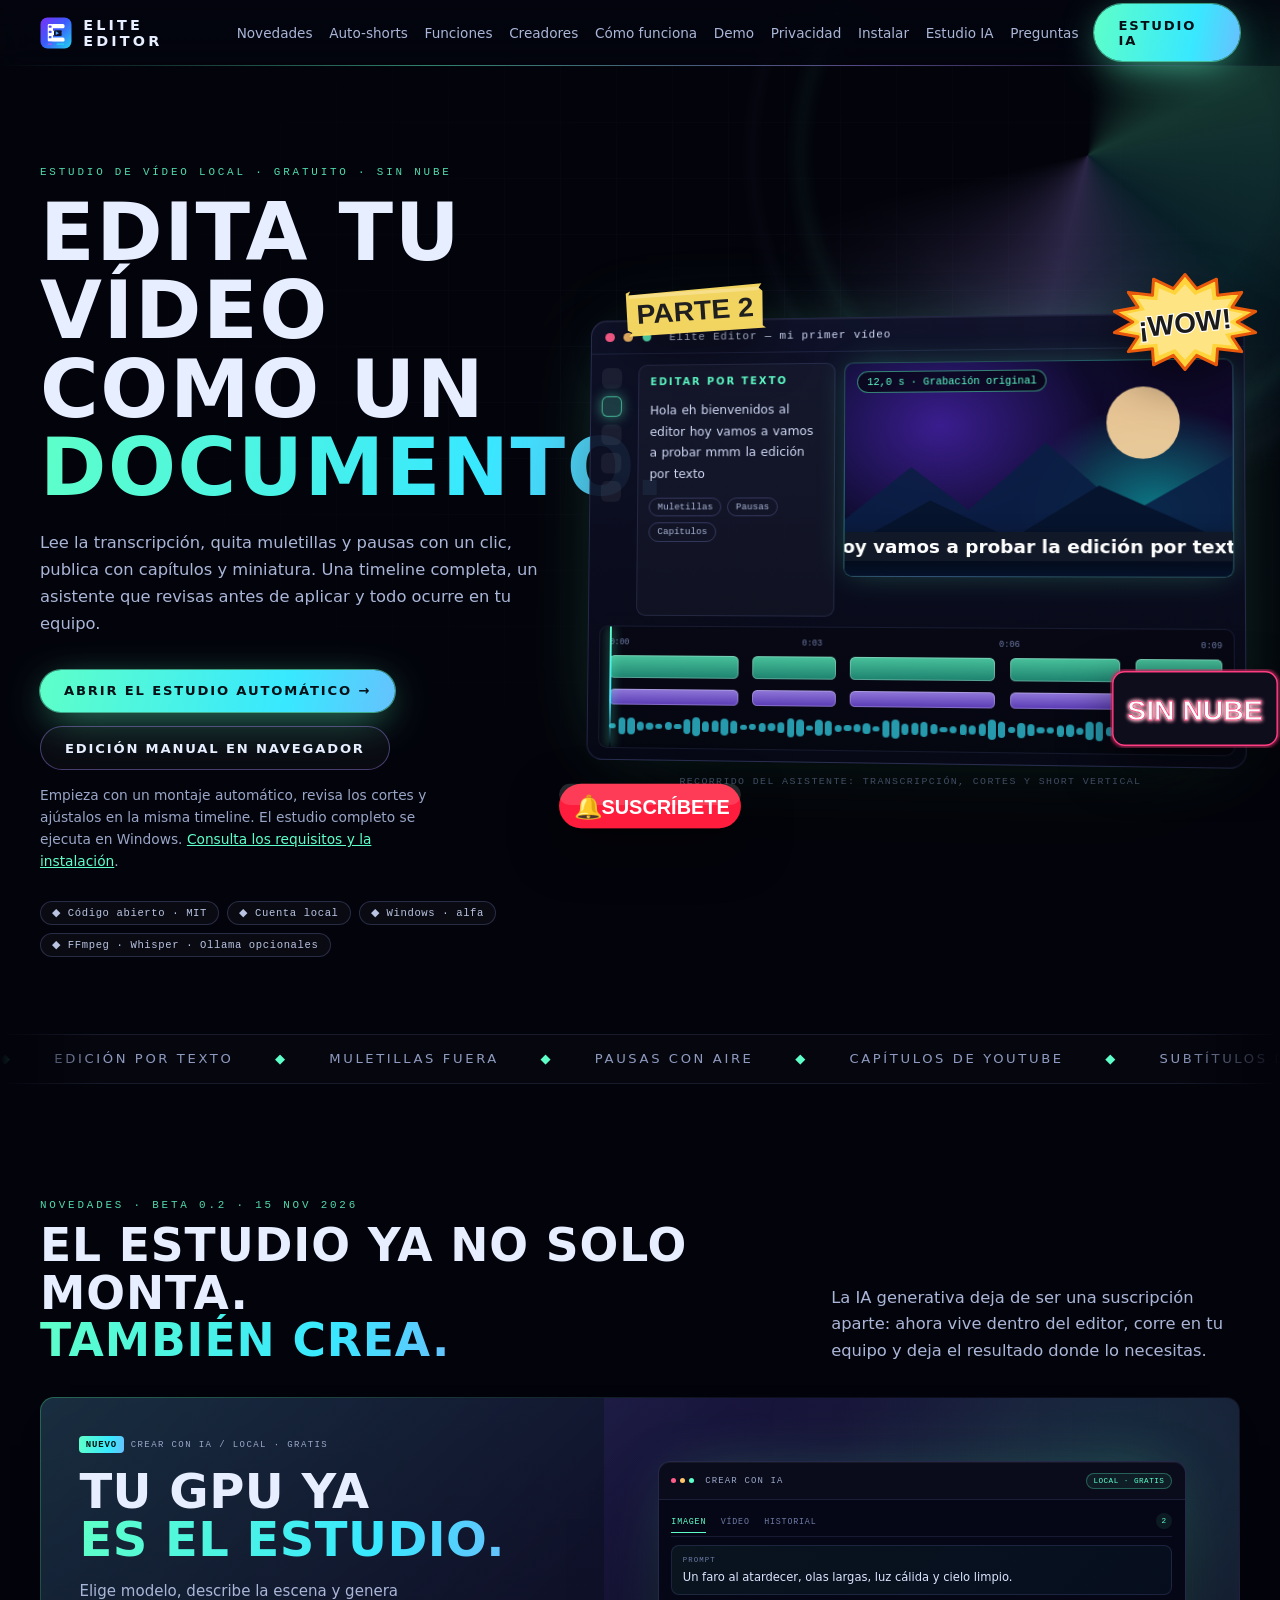
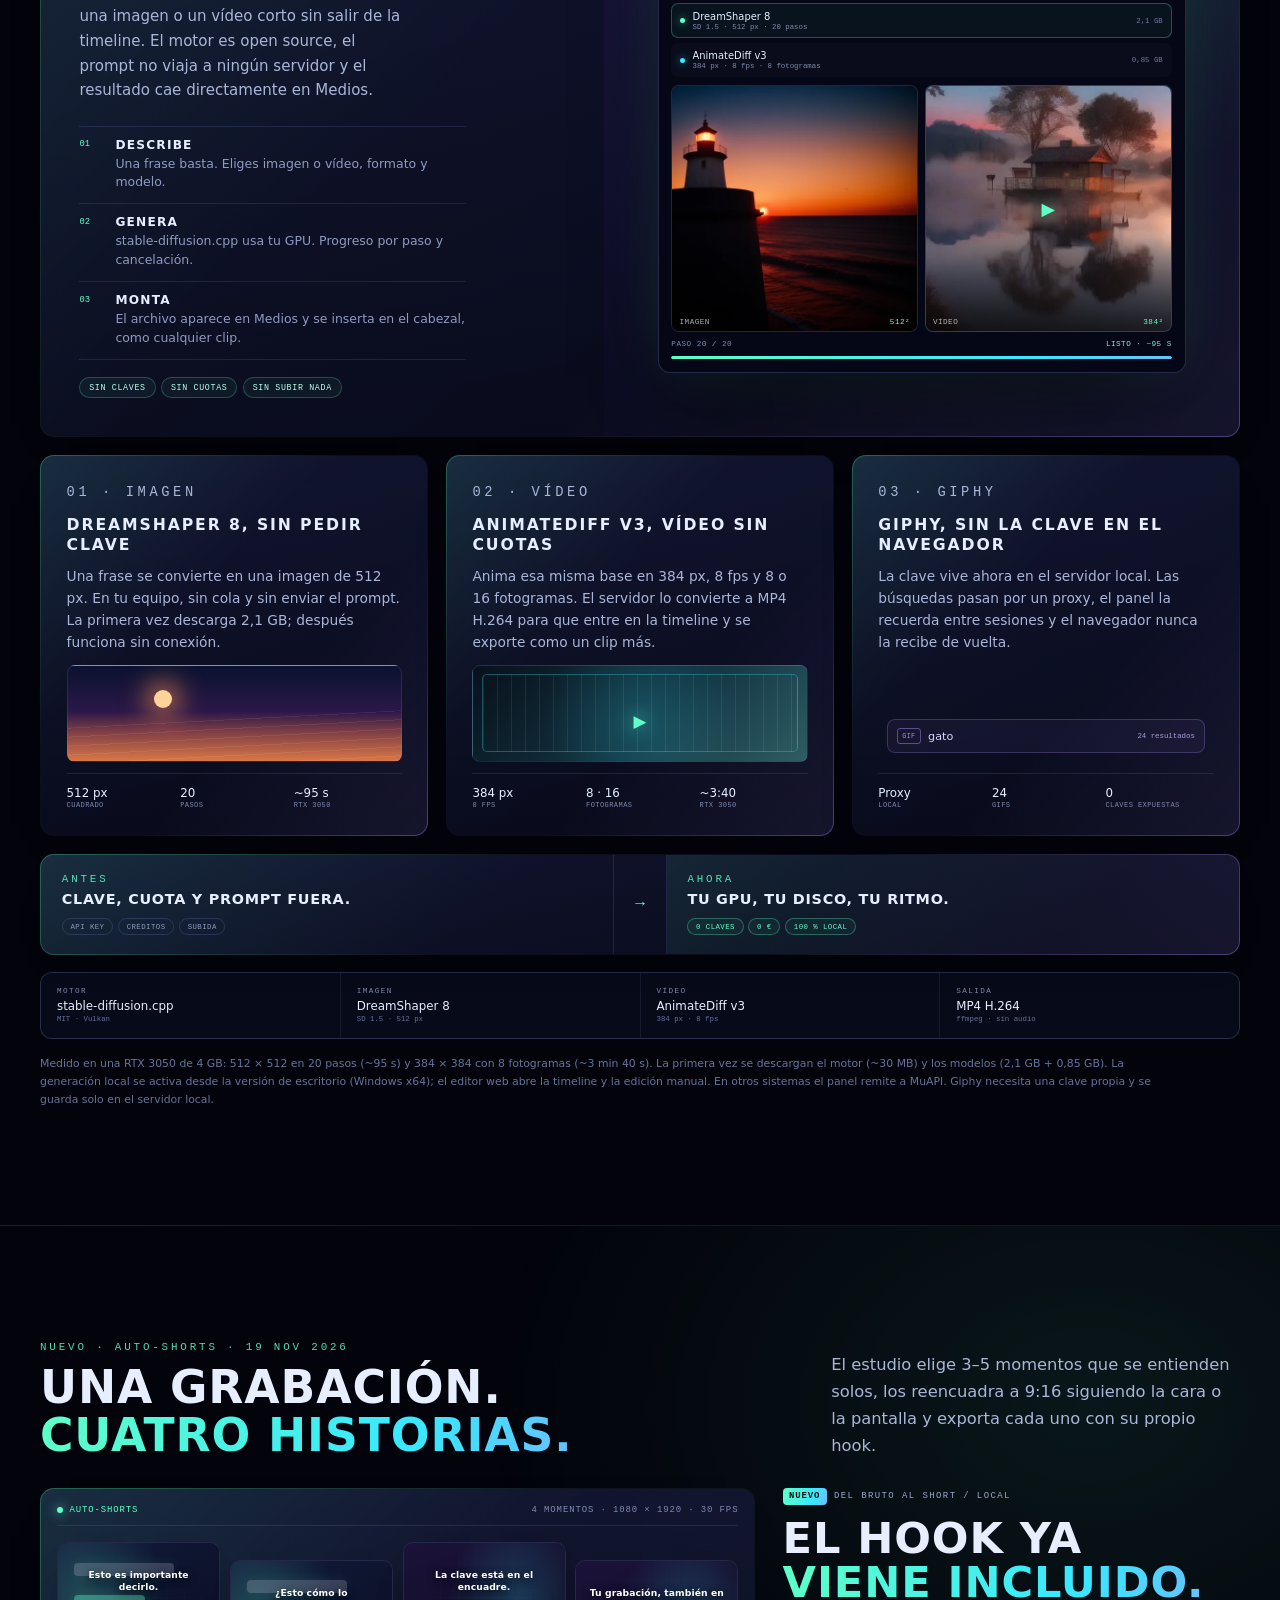
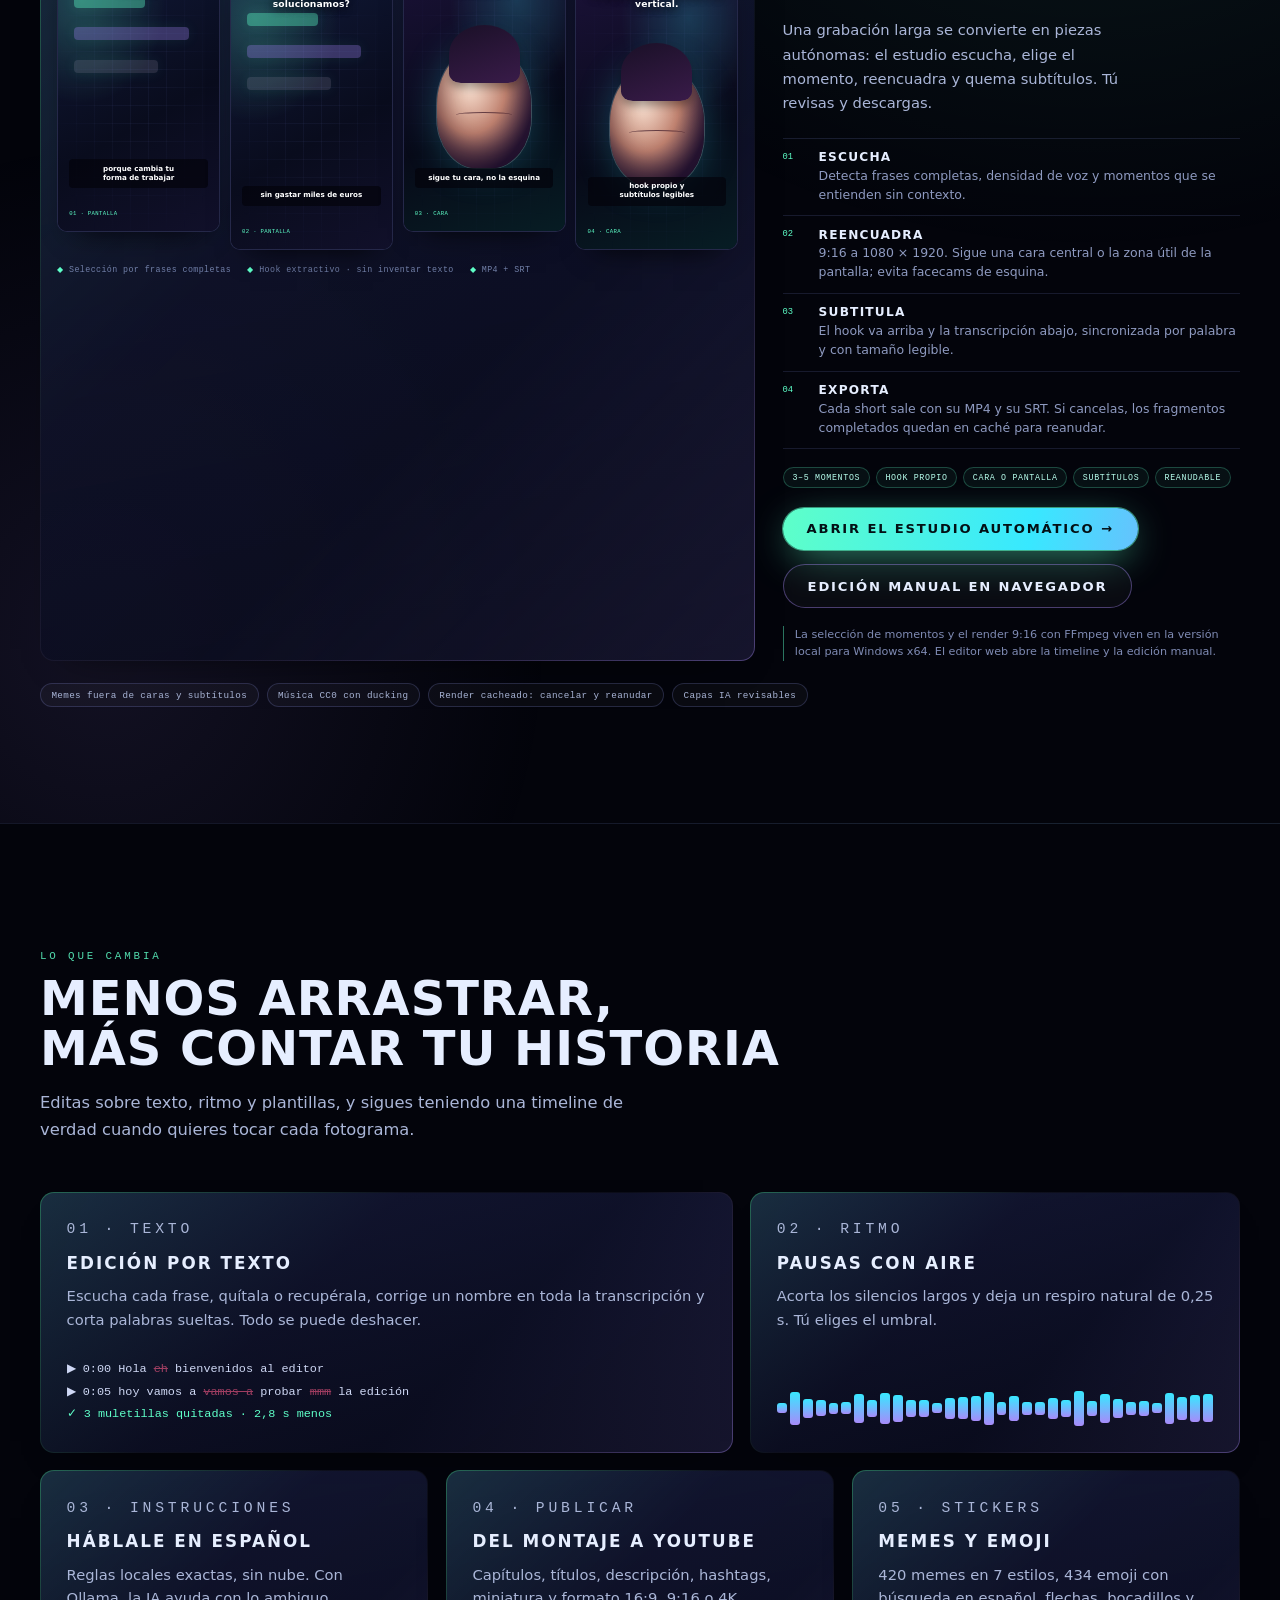
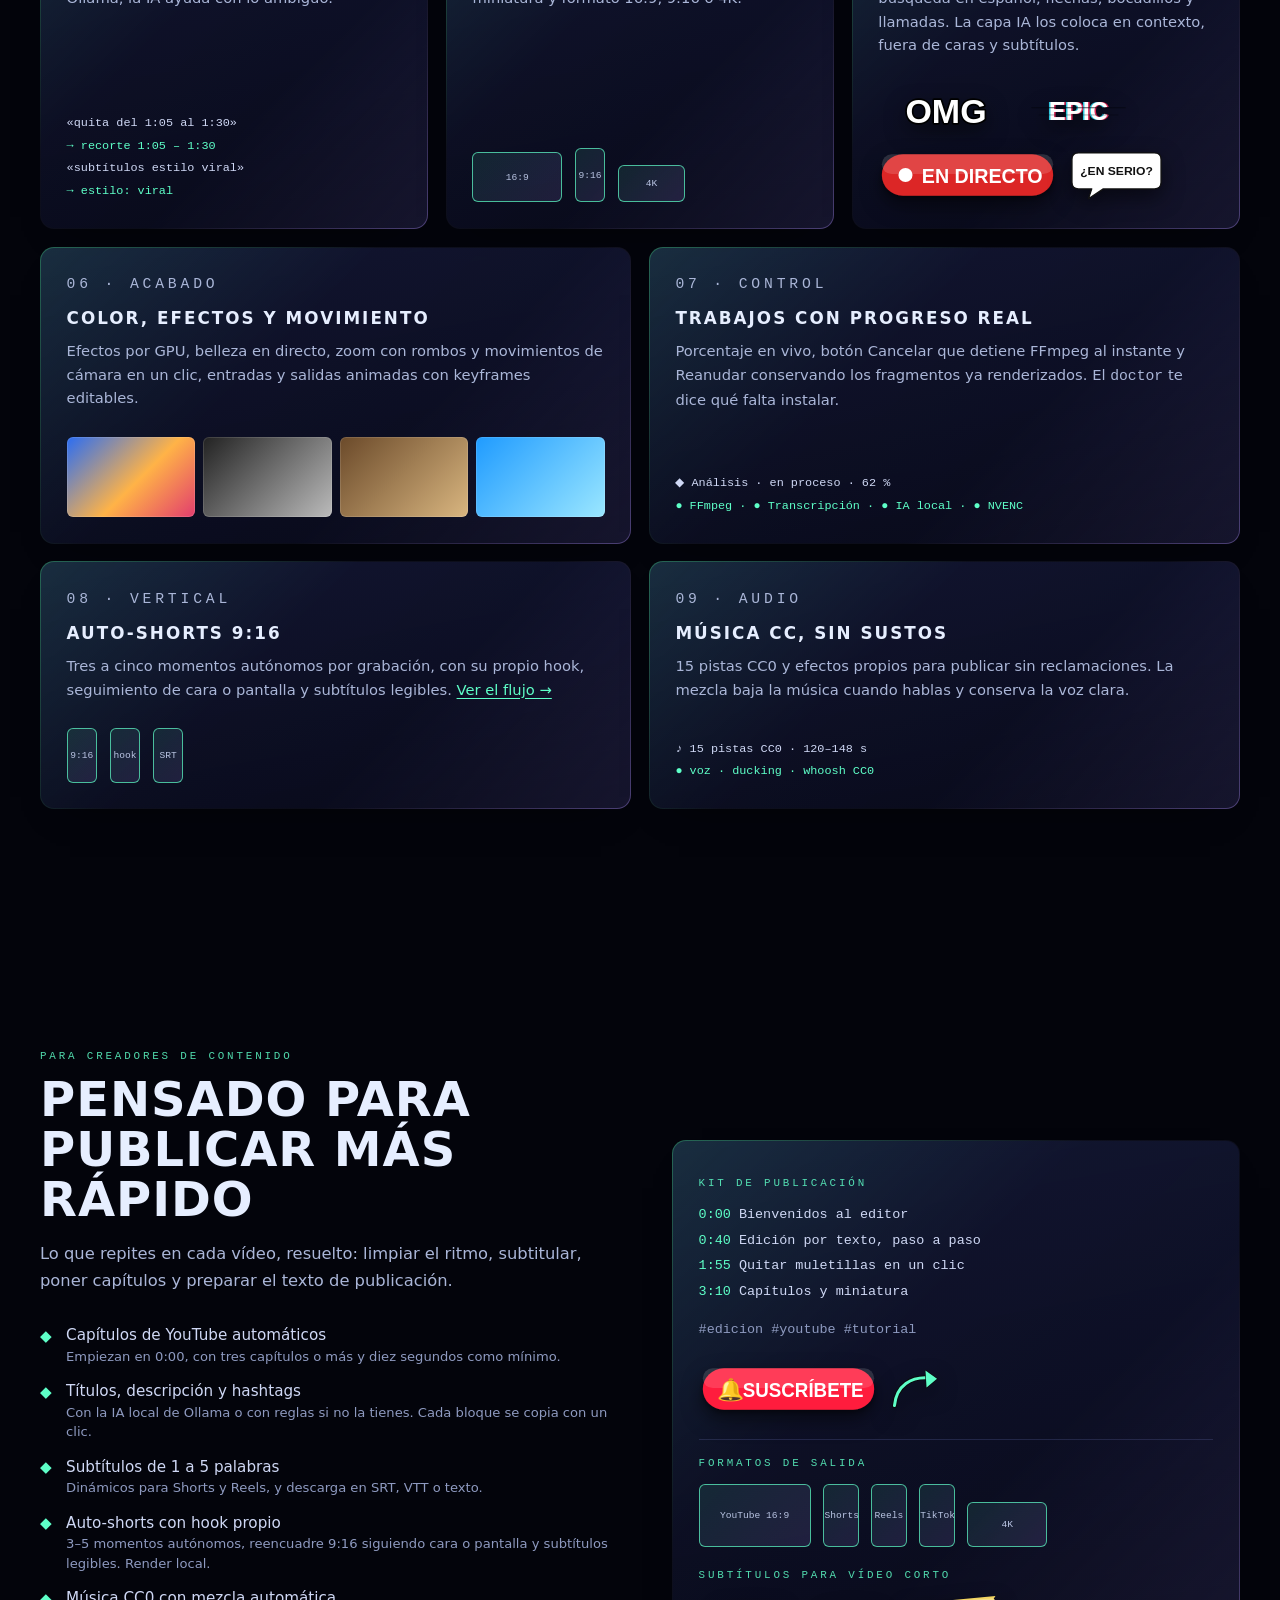
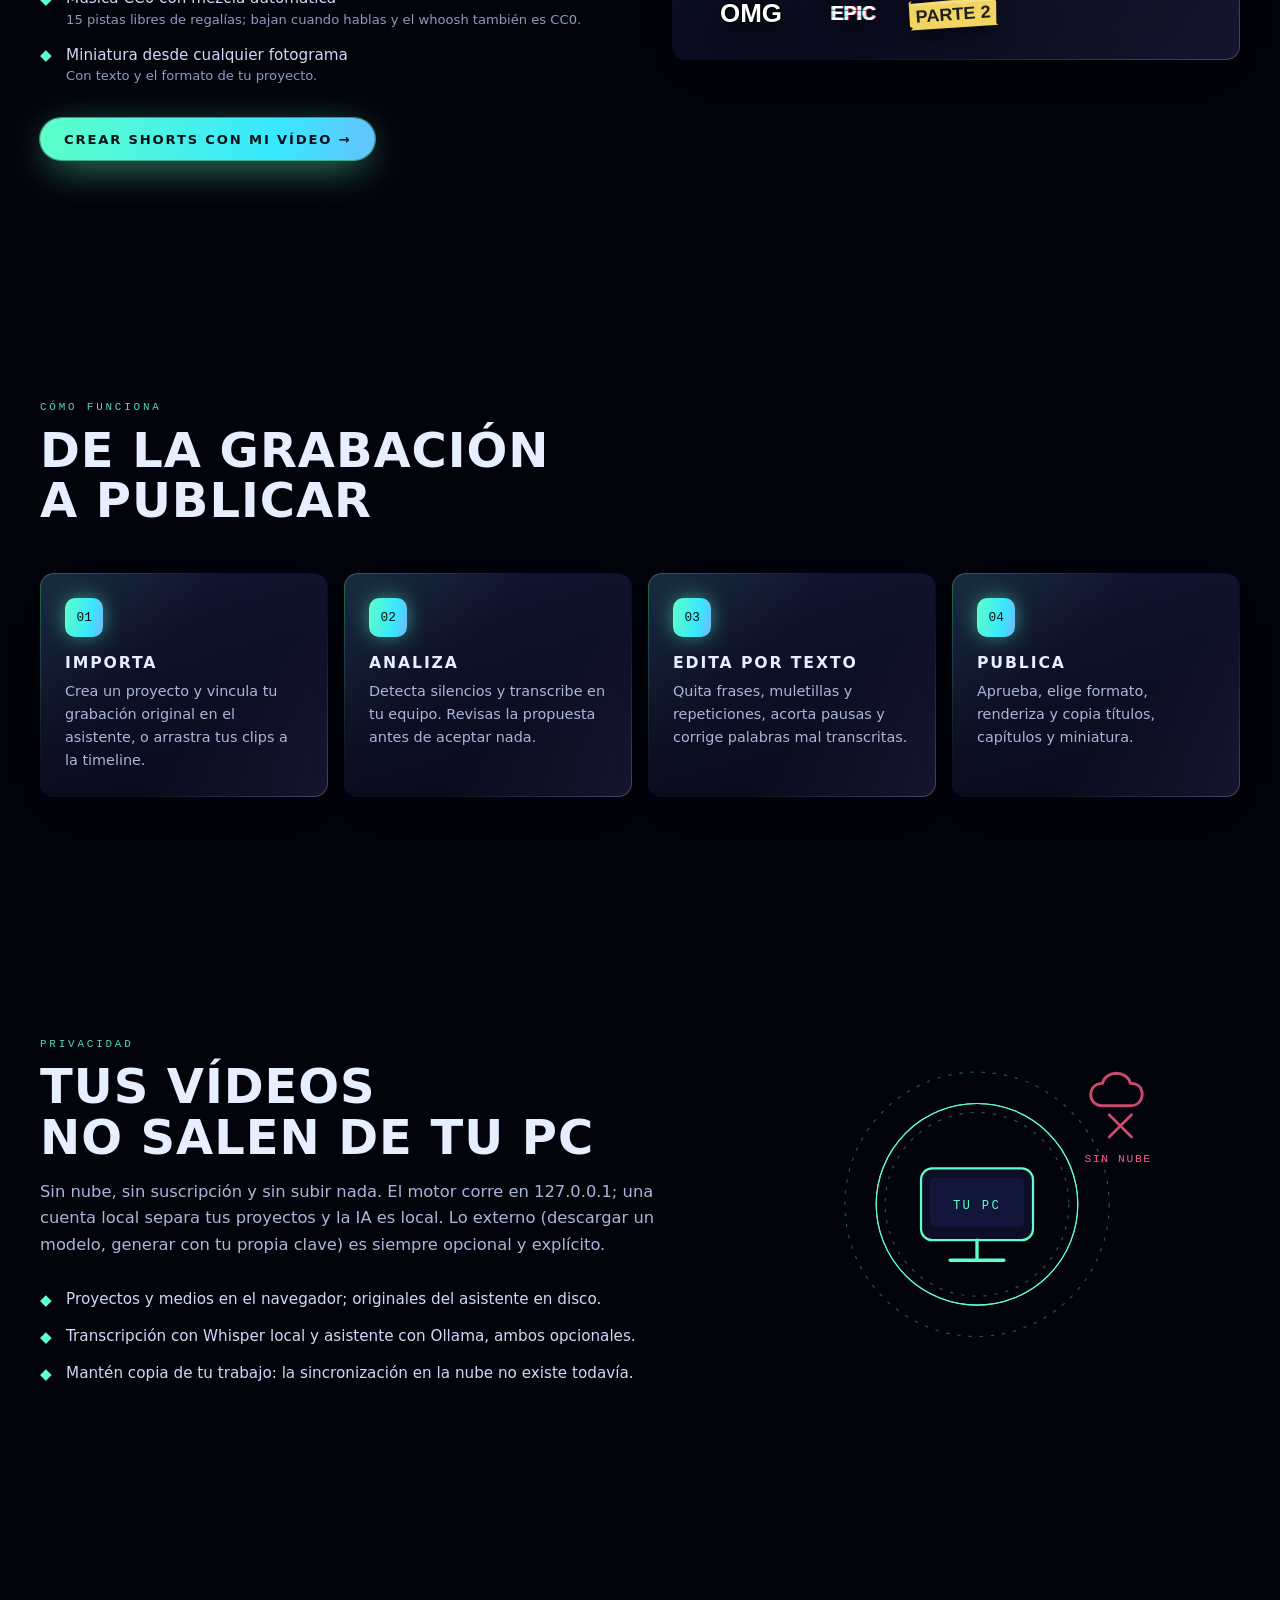
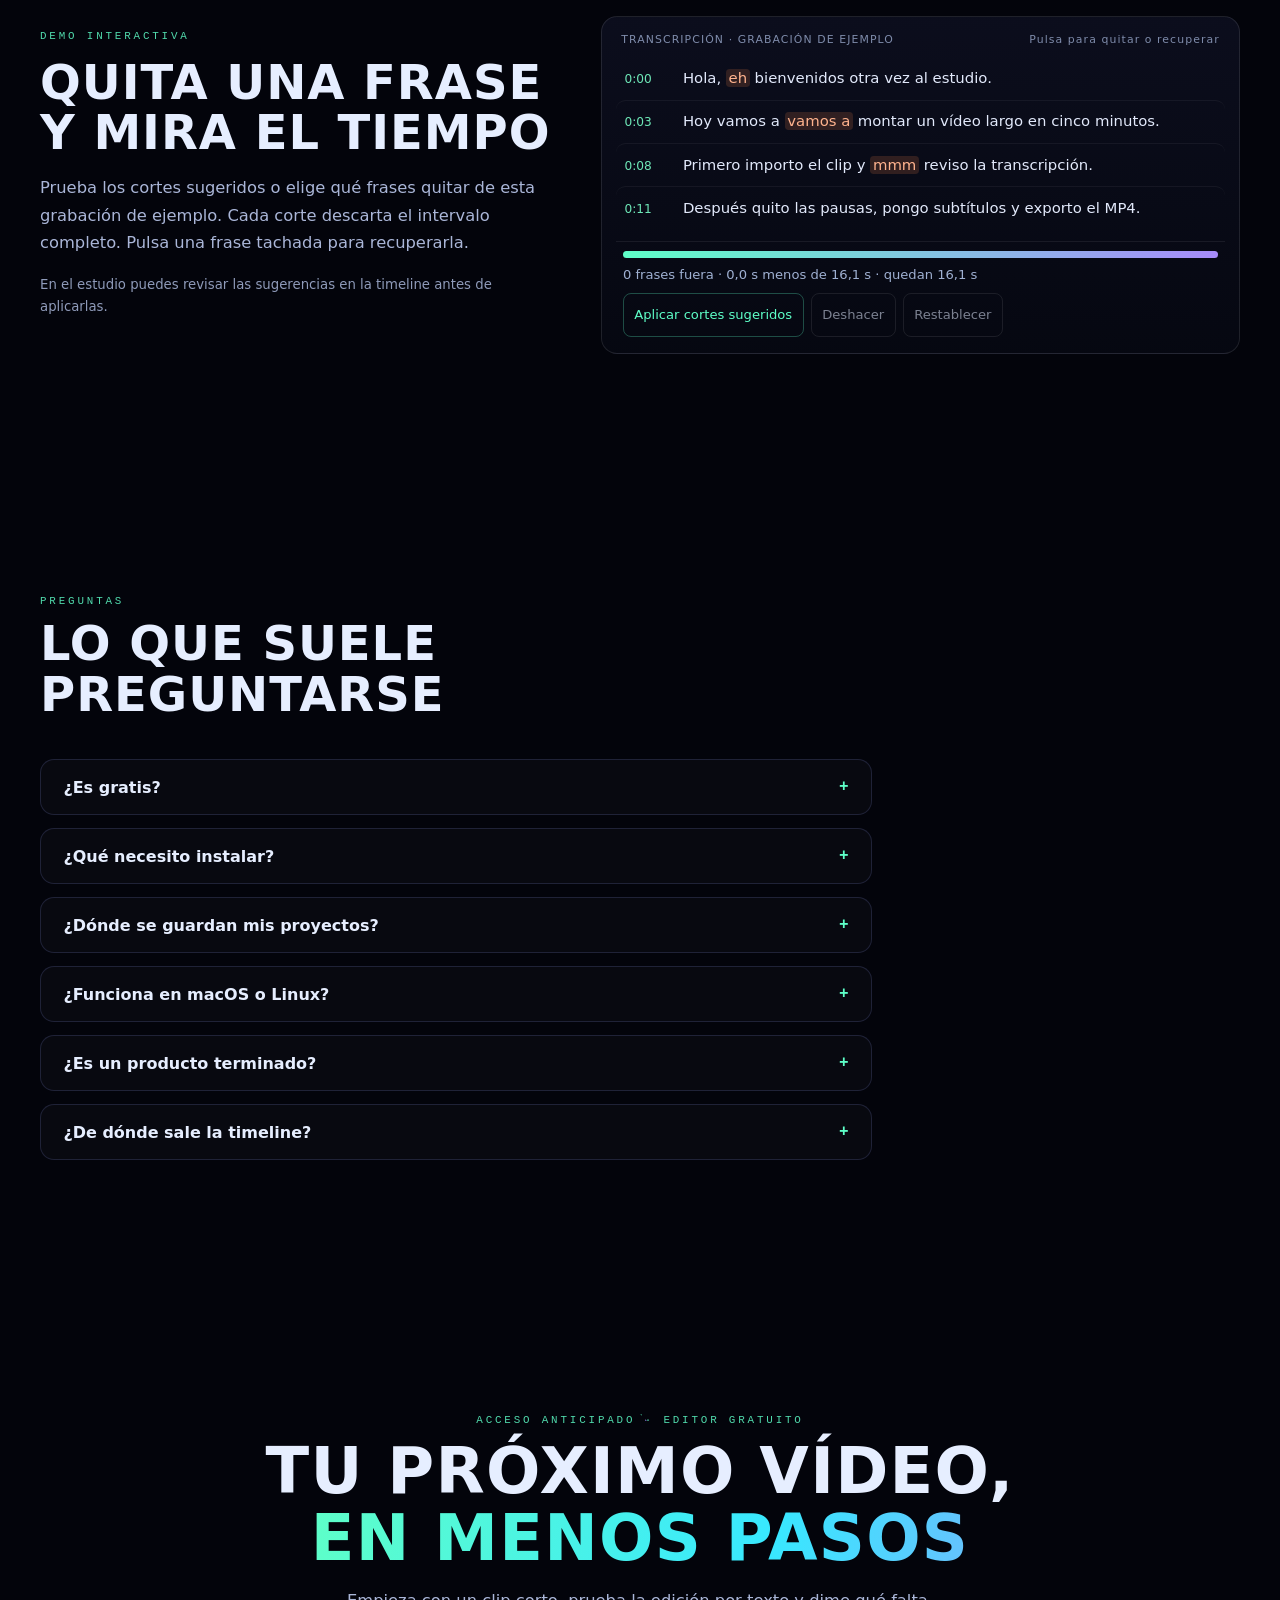
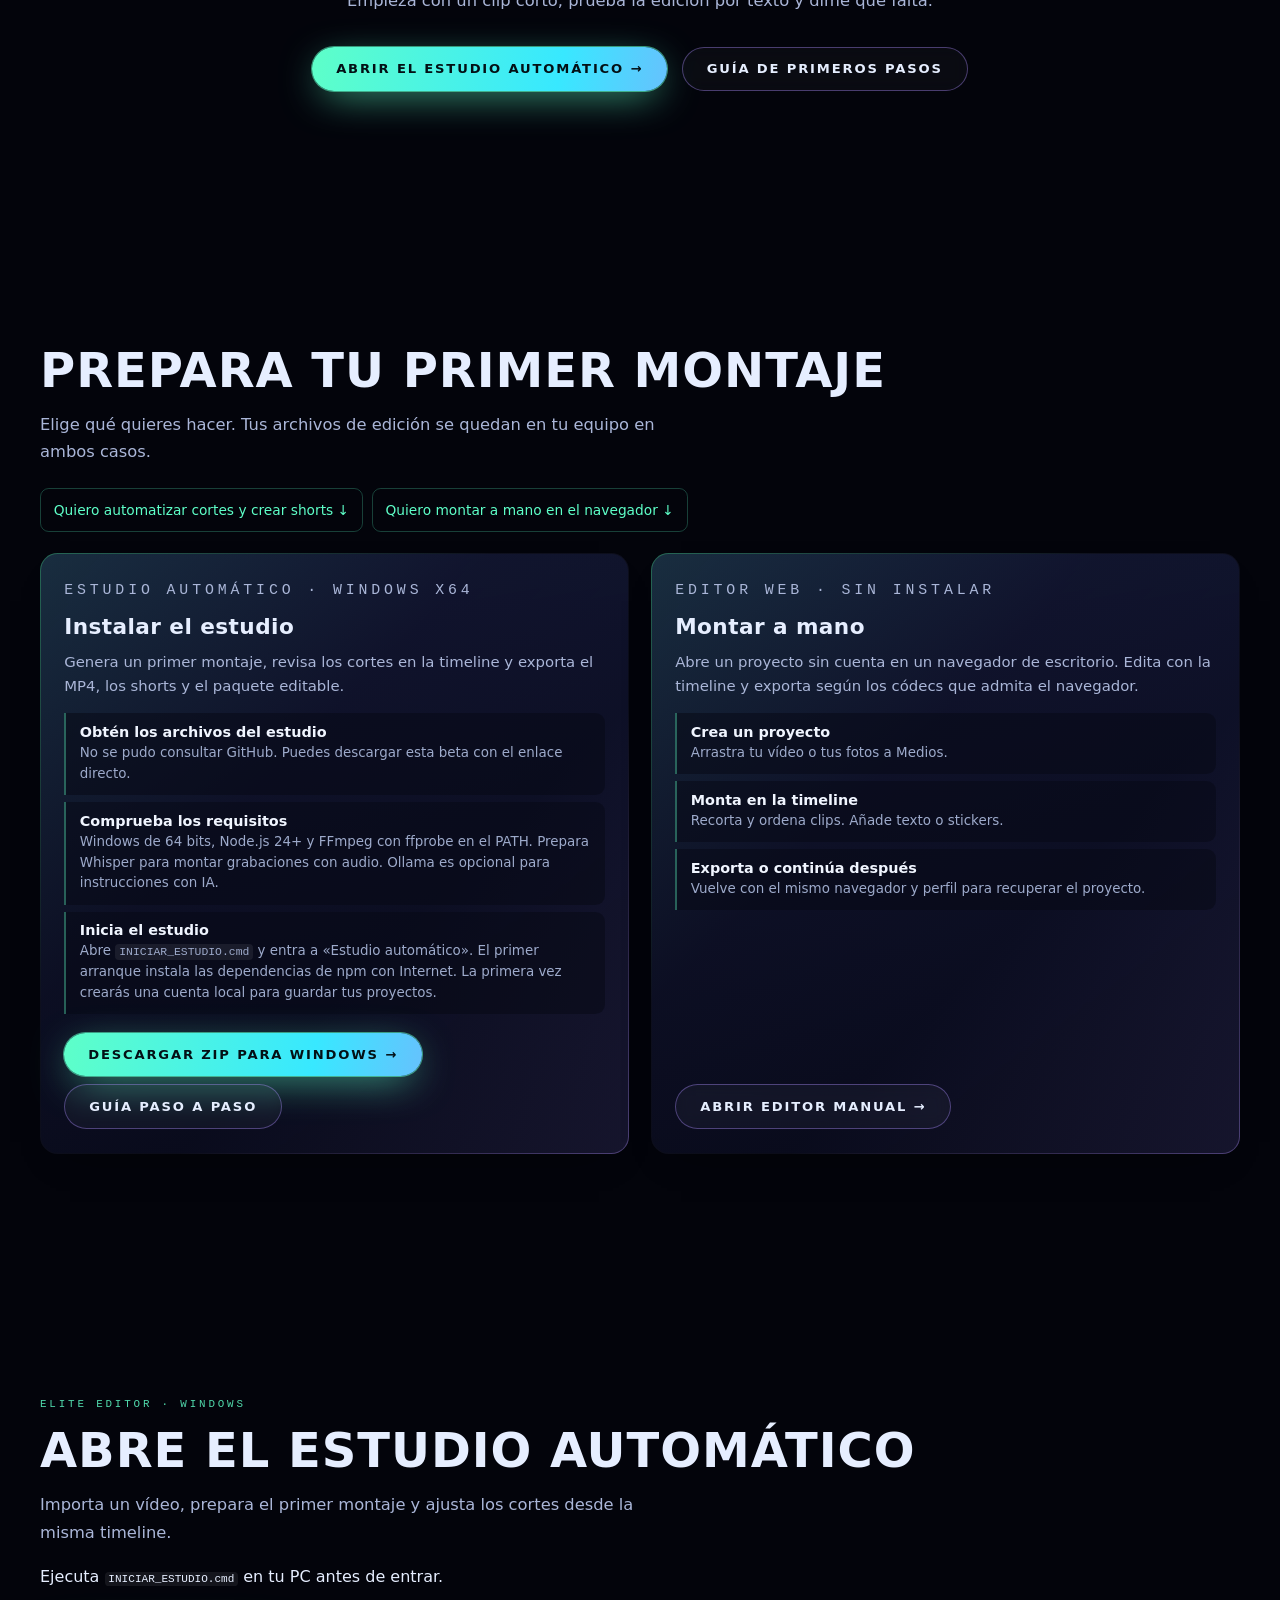
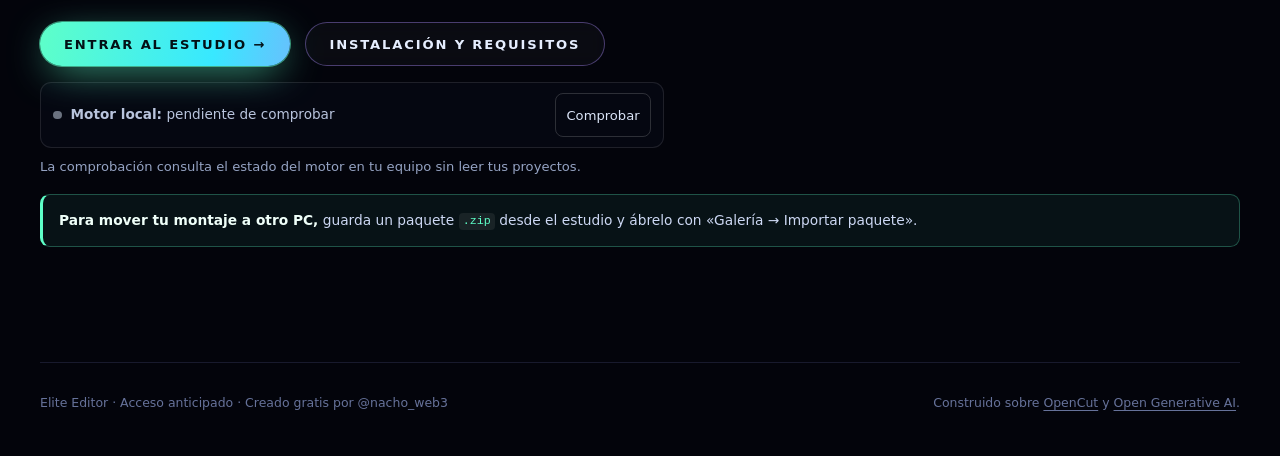
==== commit e43de082: "Publish the automatic Studio landing and Windows beta download" ====
--- a/index.html
+++ b/index.html
@@ -1,4 +1,4 @@
-<!doctype html><html lang="es" class="dark"><head><meta charset="utf-8"><meta name="viewport" content="width=device-width,initial-scale=1"><title>Elite Editor · Edita, subtitula y crea shorts</title><meta name="description" content="Timeline, edición por texto, auto-shorts verticales con hooks, generación local de imagen y vídeo, biblioteca de recursos y herramientas de creadores. Local, gratuito y open source por nacho_web3."><meta name="elite-editor-revision" content="cbbf6ca"><link rel="canonical" href="https://nachoweb3.github.io/elite-editor-landing/"><link rel="icon" href="assets/elite-mark.svg"><link rel="stylesheet" href="assets/landing-current.css?v=2026-11-20-project-link"></head><body><link rel="preload" as="image" href="assets/elite-mark.svg"/><main class="lp"><header class="lp-nav"><div class="lp-wrap lp-nav-in"><a class="lp-brand" href="./"><img src="assets/elite-mark.svg" width="32" height="32" alt=""/>Elite Editor</a><nav class="lp-links" aria-label="Secciones"><a href="#novedades">Novedades</a><a href="#auto-shorts">Auto-shorts</a><a href="#funciones">Funciones</a><a href="#creadores">Creadores</a><a href="#como">Cómo funciona</a><a href="#local">Privacidad</a><a href="#abrir-editor">Estudio IA</a><a href="#faq">Preguntas</a></nav><a class="lp-btn lp-btn-primary" href="./editor/#/projects">Empezar</a></div></header><section class="lp-hero"><div class="lp-portal" aria-hidden="true"></div><div class="lp-grid-bg" aria-hidden="true"></div><div class="lp-wrap lp-hero-grid"><div><p class="lp-kicker">Estudio de vídeo local · gratuito · sin nube</p><h1 class="lp-h1">Edita tu vídeo<br/>como un <span class="holo">documento.</span></h1><p class="lp-lead">Lee la transcripción, quita muletillas y pausas con un clic, publica con capítulos y miniatura. Una timeline completa, un asistente que revisas antes de aplicar y todo ocurre en tu equipo.</p><div class="lp-cta"><a class="lp-btn lp-btn-primary" href="./editor/#/projects">Empezar a editar →</a><a href="#como" class="lp-btn lp-btn-ghost">Ver cómo funciona</a></div><div class="lp-trust"><span class="lp-chip">◆ Código abierto · MIT</span><span class="lp-chip">◆ Cuenta local</span><span class="lp-chip">◆ Windows · alfa</span><span class="lp-chip">◆ FFmpeg · Whisper · Ollama opcionales</span></div></div><div class="lp-demo-stage"><img class="lp-float" alt="" src="data:image/svg+xml;charset=utf-8,%3Csvg%20xmlns%3D%22http%3A%2F%2Fwww.w3.org%2F2000%2Fsvg%22%20width%3D%22600%22%20height%3D%22400%22%20viewBox%3D%220%200%20600%20400%22%3E%3Cpolygon%20points%3D%22300.0%2C10.0%20346.5%2C66.6%20425.8%2C28.8%20430.2%2C93.0%20526.7%2C81.5%20488.1%2C140.6%20582.7%2C157.7%20508.8%2C200.0%20582.7%2C242.3%20488.1%2C259.4%20526.7%2C318.5%20430.2%2C307.0%20425.8%2C371.2%20346.5%2C333.4%20300.0%2C390.0%20253.5%2C333.4%20174.2%2C371.2%20169.8%2C307.0%2073.3%2C318.5%20111.9%2C259.4%2017.3%2C242.3%2091.2%2C200.0%2017.3%2C157.7%20111.9%2C140.6%2073.3%2C81.5%20169.8%2C93.0%20174.2%2C28.8%20253.5%2C66.6%22%20fill%3D%22%23ffd43b%22%20stroke%3D%22%23e8590c%22%20stroke-width%3D%2212%22%20stroke-linejoin%3D%22round%22%2F%3E%3Cpolygon%20points%3D%22300.0%2C50.0%20339.5%2C91.8%20404.1%2C64.9%20410.7%2C113.2%20487.6%2C106.5%20460.0%2C151.8%20534.0%2C166.6%20477.6%2C200.0%20534.0%2C233.4%20460.0%2C248.2%20487.6%2C293.5%20410.7%2C286.8%20404.1%2C335.1%20339.5%2C308.2%20300.0%2C350.0%20260.5%2C308.2%20195.9%2C335.1%20189.3%2C286.8%20112.4%2C293.5%20140.0%2C248.2%2066.0%2C233.4%20122.4%2C200.0%2066.0%2C166.6%20140.0%2C151.8%20112.4%2C106.5%20189.3%2C113.2%20195.9%2C64.9%20260.5%2C91.8%22%20fill%3D%22%23fff3bf%22%20opacity%3D%22.55%22%2F%3E%3Ctext%20x%3D%22300%22%20y%3D%22205%22%20text-anchor%3D%22middle%22%20dominant-baseline%3D%22central%22%20font-family%3D%22&#x27;Arial%20Black&#x27;%2C%20&#x27;Segoe%20UI%20Black&#x27;%2C%20&#x27;Helvetica%20Neue&#x27;%2C%20Arial%2C%20sans-serif%22%20font-size%3D%22112%22%20font-weight%3D%22900%22%20fill%3D%22%231b1b1b%22%20transform%3D%22rotate(-6%20300%20205)%22%20stroke%3D%22%23fff%22%20stroke-width%3D%229%22%20paint-order%3D%22stroke%22%3E%C2%A1WOW!%3C%2Ftext%3E%3C%2Fsvg%3E" style="--s:150px;--r:-8deg;--d:0s;top:-9%;right:-3%"/><img class="lp-float" alt="" src="data:image/svg+xml;charset=utf-8,%3Csvg%20xmlns%3D%22http%3A%2F%2Fwww.w3.org%2F2000%2Fsvg%22%20width%3D%22560%22%20height%3D%22170%22%20viewBox%3D%220%200%20560%20170%22%3E%3Cdefs%3E%3Cfilter%20id%3D%22d%22%20x%3D%22-10%25%22%20y%3D%22-30%25%22%20width%3D%22120%25%22%20height%3D%22170%25%22%3E%3CfeDropShadow%20dx%3D%220%22%20dy%3D%228%22%20stdDeviation%3D%228%22%20flood-color%3D%22%23000%22%20flood-opacity%3D%22.4%22%2F%3E%3C%2Ffilter%3E%3C%2Fdefs%3E%3Crect%20x%3D%2212%22%20y%3D%2220%22%20width%3D%22536%22%20height%3D%22130%22%20rx%3D%2265%22%20fill%3D%22%23ff1f3d%22%20filter%3D%22url(%23d)%22%2F%3E%3Crect%20x%3D%2212%22%20y%3D%2220%22%20width%3D%22536%22%20height%3D%2262%22%20rx%3D%2231%22%20fill%3D%22%23fff%22%20opacity%3D%22.14%22%2F%3E%3Ctext%20x%3D%2298%22%20y%3D%2288%22%20text-anchor%3D%22middle%22%20dominant-baseline%3D%22central%22%20font-family%3D%22&#x27;Segoe%20UI%20Emoji&#x27;%2C%20&#x27;Apple%20Color%20Emoji&#x27;%2C%20&#x27;Noto%20Color%20Emoji&#x27;%2C%20&#x27;Twemoji%20Mozilla&#x27;%2C%20sans-serif%22%20font-size%3D%2268%22%3E%F0%9F%94%94%3C%2Ftext%3E%3Ctext%20x%3D%22326%22%20y%3D%2287%22%20text-anchor%3D%22middle%22%20dominant-baseline%3D%22central%22%20font-family%3D%22&#x27;Arial%20Black&#x27;%2C%20&#x27;Segoe%20UI%20Black&#x27;%2C%20&#x27;Helvetica%20Neue&#x27;%2C%20Arial%2C%20sans-serif%22%20font-size%3D%2261%22%20font-weight%3D%22900%22%20fill%3D%22%23fff%22%20textLength%3D%22378%22%20lengthAdjust%3D%22spacingAndGlyphs%22%20%3ESUSCR%C3%8DBETE%3C%2Ftext%3E%3C%2Fsvg%3E" style="--s:190px;--r:-4deg;--d:1.1s;bottom:-8%;left:-4%"/><img class="lp-float" alt="" src="data:image/svg+xml;charset=utf-8,%3Csvg%20xmlns%3D%22http%3A%2F%2Fwww.w3.org%2F2000%2Fsvg%22%20width%3D%22600%22%20height%3D%22260%22%20viewBox%3D%220%200%20600%20260%22%3E%3Cg%20transform%3D%22rotate(-4%20300%20130)%22%3E%3Cpolygon%20points%3D%2228%2C48%2046%2C40%2038%2C56%20572%2C44%20560%2C60%20574%2C74%20566%2C212%20578%2C222%2030%2C220%2044%2C206%2026%2C196%22%20fill%3D%22%23ffe066%22%20opacity%3D%22.95%22%2F%3E%3Crect%20x%3D%2240%22%20y%3D%2256%22%20width%3D%22520%22%20height%3D%2214%22%20fill%3D%22%23fff%22%20opacity%3D%22.25%22%2F%3E%3Ctext%20x%3D%22300%22%20y%3D%22136%22%20text-anchor%3D%22middle%22%20dominant-baseline%3D%22central%22%20font-family%3D%22Bahnschrift%2C%20&#x27;DIN%20Alternate&#x27;%2C%20&#x27;Segoe%20UI&#x27;%2C%20Arial%2C%20sans-serif%22%20font-size%3D%22108%22%20font-weight%3D%22900%22%20fill%3D%22%231f1f1f%22%20textLength%3D%22470%22%20lengthAdjust%3D%22spacingAndGlyphs%22%20%3EPARTE%202%3C%2Ftext%3E%3C%2Fg%3E%3C%2Fsvg%3E" style="--s:150px;--r:5deg;--d:2s;top:-8%;left:6%"/><img class="lp-float" alt="" src="data:image/svg+xml;charset=utf-8,%3Csvg%20xmlns%3D%22http%3A%2F%2Fwww.w3.org%2F2000%2Fsvg%22%20width%3D%22600%22%20height%3D%22280%22%20viewBox%3D%220%200%20600%20280%22%3E%3Cdefs%3E%3Cfilter%20id%3D%22g%22%20x%3D%22-30%25%22%20y%3D%22-60%25%22%20width%3D%22160%25%22%20height%3D%22220%25%22%3E%3CfeGaussianBlur%20stdDeviation%3D%227%22%20result%3D%22b%22%2F%3E%3CfeMerge%3E%3CfeMergeNode%20in%3D%22b%22%2F%3E%3CfeMergeNode%20in%3D%22b%22%2F%3E%3CfeMergeNode%20in%3D%22SourceGraphic%22%2F%3E%3C%2FfeMerge%3E%3C%2Ffilter%3E%3C%2Fdefs%3E%3Crect%20x%3D%2210%22%20y%3D%2210%22%20width%3D%22580%22%20height%3D%22260%22%20rx%3D%2242%22%20fill%3D%22%230b0d1e%22%20stroke%3D%22%23ff3d7f%22%20stroke-width%3D%225%22%20filter%3D%22url(%23g)%22%2F%3E%3Ctext%20x%3D%22300%22%20y%3D%22145%22%20text-anchor%3D%22middle%22%20dominant-baseline%3D%22central%22%20font-family%3D%22Bahnschrift%2C%20&#x27;DIN%20Alternate&#x27;%2C%20&#x27;Segoe%20UI&#x27;%2C%20Arial%2C%20sans-serif%22%20font-size%3D%22100%22%20font-weight%3D%22900%22%20fill%3D%22%23f5fffb%22%20filter%3D%22url(%23g)%22%20stroke%3D%22%23ff3d7f%22%20stroke-width%3D%223%22%3ESIN%20NUBE%3C%2Ftext%3E%3C%2Fsvg%3E" style="--s:170px;--r:4deg;--d:0.5s;bottom:10%;right:-6%"/><div class="lp-demo" role="img" aria-label="Maqueta animada de Elite Editor: la transcripción tacha muletillas, se acortan las pausas y aparecen los capítulos"><div class="lp-bar" aria-hidden="true"><span class="lp-dot"></span><span class="lp-dot"></span><span class="lp-dot"></span><b>Elite Editor — mi primer vídeo</b><span class="live"><span class="xeno-dot" data-live="true" style="width:1.2cqw;height:1.2cqw"></span>LOCAL</span></div><div class="lp-body" aria-hidden="true"><div class="lp-rail"><i></i><i class="on"></i><i></i><i></i><i></i></div><div class="lp-panel"><h4>Editar por texto</h4><p class="lp-text"><span data-cut="false">Hola</span><span data-cut="false">eh</span><span data-cut="false">bienvenidos</span><span data-cut="false">al</span><span data-cut="false">editor</span><span data-cut="false">hoy</span><span data-cut="false">vamos</span><span data-cut="false">a</span><span data-cut="false">vamos</span><span data-cut="false">a</span><span data-cut="false">probar</span><span data-cut="false">mmm</span><span data-cut="false">la</span><span data-cut="false">edición</span><span data-cut="false">por</span><span data-cut="false">texto</span></p><div class="lp-pills"><span class="lp-pill" data-on="false">Muletillas</span><span class="lp-pill" data-on="false">Pausas</span><span class="lp-pill" data-on="false">Capítulos</span></div><div class="lp-chapters" data-on="false"><div><b>0:00</b>Bienvenidos al editor</div><div><b>0:04</b>Probamos la edición por texto</div></div></div><div><div class="lp-preview"><svg viewBox="0 0 160 90" preserveAspectRatio="xMidYMid slice"><circle cx="124" cy="26" r="15" fill="#ffd9a0" opacity=".9"></circle><path d="M0 66 L28 44 L52 62 L84 34 L118 64 L160 40 V90 H0Z" fill="#0a1f44" opacity=".9"></path><path d="M0 78 L36 58 L70 74 L106 52 L160 76 V90 H0Z" fill="#06142e"></path></svg><div class="lp-stat">12,0 s · Grabación original</div><div class="lp-caption">hoy vamos a probar la edición por texto</div></div></div></div><div class="lp-timeline" aria-hidden="true"><div class="lp-ruler"><span>0:00</span><span>0:03</span><span>0:06</span><span>0:09</span></div><div class="lp-track" style="--g:2.2cqw"><div class="lp-clip" style="--w:22"></div><div class="lp-clip" style="--w:14"></div><div class="lp-clip" style="--w:24"></div><div class="lp-clip" style="--w:18"></div><div class="lp-clip" style="--w:14"></div></div><div class="lp-track cap" style="--g:2.2cqw"><div class="lp-clip" style="--w:22"></div><div class="lp-clip" style="--w:14"></div><div class="lp-clip" style="--w:24"></div><div class="lp-clip" style="--w:18"></div><div class="lp-clip" style="--w:14"></div></div><div class="lp-wave"><i style="--h:22%"></i><i style="--h:74%"></i><i style="--h:77%"></i><i style="--h:40%"></i><i style="--h:32%"></i><i style="--h:23%"></i><i style="--h:37%"></i><i style="--h:23%"></i><i style="--h:66%"></i><i style="--h:86%"></i><i style="--h:51%"></i><i style="--h:53%"></i><i style="--h:79%"></i><i style="--h:56%"></i><i style="--h:23%"></i><i style="--h:26%"></i><i style="--h:39%"></i><i style="--h:37%"></i><i style="--h:47%"></i><i style="--h:86%"></i><i style="--h:74%"></i><i style="--h:25%"></i><i style="--h:71%"></i><i style="--h:67%"></i><i style="--h:33%"></i><i style="--h:26%"></i><i style="--h:36%"></i><i style="--h:48%"></i><i style="--h:25%"></i><i style="--h:74%"></i><i style="--h:88%"></i><i style="--h:47%"></i><i style="--h:53%"></i><i style="--h:70%"></i><i style="--h:44%"></i><i style="--h:23%"></i><i style="--h:32%"></i><i style="--h:52%"></i><i style="--h:39%"></i><i style="--h:54%"></i><i style="--h:90%"></i><i style="--h:72%"></i><i style="--h:28%"></i><i style="--h:65%"></i><i style="--h:54%"></i><i style="--h:26%"></i><i style="--h:27%"></i><i style="--h:51%"></i><i style="--h:55%"></i><i style="--h:29%"></i><i style="--h:80%"></i><i style="--h:87%"></i><i style="--h:42%"></i><i style="--h:51%"></i><i style="--h:58%"></i><i style="--h:33%"></i><i style="--h:23%"></i><i style="--h:45%"></i><i style="--h:64%"></i><i style="--h:40%"></i><i style="--h:60%"></i><i style="--h:92%"></i><i style="--h:66%"></i><i style="--h:30%"></i></div><span class="lp-playhead"></span></div></div><p class="lp-note">Maqueta ilustrativa del flujo del asistente</p></div></div></section><div class="lp-marquee" aria-hidden="true"><div class="lp-marquee-track"><span>Edición por texto</span><span>Muletillas fuera</span><span>Pausas con aire</span><span>Capítulos de YouTube</span><span>Subtítulos de 1 a 5 palabras</span><span>Auto-shorts 9:16</span><span>Hooks por momento</span><span>Miniaturas</span><span>Memes y emoji</span><span>Música CC0</span><span>Zoom con rombos</span><span>Instrucciones en español</span><span>Auto-shorts 9:16</span><span>Sin nube · cuenta local</span><span>Edición por texto</span><span>Muletillas fuera</span><span>Pausas con aire</span><span>Capítulos de YouTube</span><span>Subtítulos de 1 a 5 palabras</span><span>Auto-shorts 9:16</span><span>Hooks por momento</span><span>Miniaturas</span><span>Memes y emoji</span><span>Música CC0</span><span>Zoom con rombos</span><span>Instrucciones en español</span><span>Auto-shorts 9:16</span><span>Sin nube · cuenta local</span></div></div><section id="novedades" class="lp-section lp-ai">
+<!doctype html><html lang="es" class="dark"><head><meta charset="utf-8"><meta name="viewport" content="width=device-width,initial-scale=1"><title>Elite Editor · Edita, subtitula y crea shorts</title><meta name="description" content="Timeline, edición por texto, auto-shorts verticales con hooks, generación local de imagen y vídeo, biblioteca de recursos y herramientas de creadores. Local, gratuito y open source por nacho_web3."><meta name="elite-editor-revision" content="cbbf6ca"><meta name="theme-color" content="#03040b"><meta property="og:type" content="website"><meta property="og:site_name" content="Elite Editor"><meta property="og:locale" content="es_ES"><meta property="og:title" content="Elite Editor · Edita tu vídeo como un documento"><meta property="og:description" content="Transcripción editable, auto-shorts 9:16 y render local en Windows. Prueba el editor en el navegador o instala el estudio con IA."><meta property="og:url" content="https://nachoweb3.github.io/elite-editor-landing/"><meta property="og:image" content="https://nachoweb3.github.io/elite-editor-landing/assets/og.jpg"><meta property="og:image:width" content="1200"><meta property="og:image:height" content="630"><meta property="og:image:alt" content="Elite Editor: timeline, edición por texto y auto-shorts"><meta name="twitter:card" content="summary_large_image"><meta name="twitter:site" content="@nacho_web3"><meta name="twitter:title" content="Elite Editor · Edita tu vídeo como un documento"><meta name="twitter:description" content="Transcripción editable, auto-shorts y render local. Editor web gratis o estudio con IA para Windows."><meta name="twitter:image" content="https://nachoweb3.github.io/elite-editor-landing/assets/og.jpg"><script type="application/ld+json">{"@context":"https://schema.org","@graph":[{"@type":"SoftwareApplication","name":"Elite Editor","applicationCategory":"MultimediaApplication","operatingSystem":"Windows 10, Windows 11","url":"https://nachoweb3.github.io/elite-editor-landing/","image":"https://nachoweb3.github.io/elite-editor-landing/assets/og.jpg","description":"Editor de vídeo local con edición por transcripción, auto-shorts verticales y render con FFmpeg. Gratuito y de código abierto.","license":"https://opensource.org/license/mit","offers":{"@type":"Offer","price":"0","priceCurrency":"EUR"},"author":{"@type":"Person","name":"nacho_web3"}},{"@type":"FAQPage","mainEntity":[{"@type":"Question","name":"¿Es gratis?","acceptedAnswer":{"@type":"Answer","text":"Sí. El editor web no pide cuenta y el estudio local usa una cuenta local gratuita para separar tus proyectos. No hay suscripción."}},{"@type":"Question","name":"¿Qué necesito instalar?","acceptedAnswer":{"@type":"Answer","text":"Windows x64, Node.js 24+ y FFmpeg. Python con Whisper y Ollama son opcionales."}},{"@type":"Question","name":"¿Dónde se guardan mis proyectos?","acceptedAnswer":{"@type":"Answer","text":"En este equipo. El editor web usa el almacenamiento del navegador; el estudio guarda los medios en disco. No hay nube."}}]}]}</script><link rel="canonical" href="https://nachoweb3.github.io/elite-editor-landing/"><link rel="icon" href="assets/elite-mark.svg"><link rel="stylesheet" href="assets/landing-current.css?v=2026-11-20-studio"></head><body><link rel="preload" as="image" href="assets/elite-mark.svg"/><main class="lp"><header class="lp-nav"><div class="lp-wrap lp-nav-in"><a class="lp-brand" href="./"><img src="assets/elite-mark.svg" width="32" height="32" alt=""/>Elite Editor</a><nav class="lp-links" aria-label="Secciones"><a href="#novedades">Novedades</a><a href="#auto-shorts">Auto-shorts</a><a href="#funciones">Funciones</a><a href="#creadores">Creadores</a><a href="#como">Cómo funciona</a><a href="#demo">Demo</a><a href="#local">Privacidad</a><a href="#instalar">Instalar</a><a href="#abrir-editor">Estudio IA</a><a href="#faq">Preguntas</a></nav><button class="lp-menu-btn" type="button" aria-expanded="false" aria-controls="lp-mobile-menu" aria-label="Abrir menú de navegación"><span aria-hidden="true">☰</span></button><a class="lp-btn lp-btn-primary" href="#abrir-editor" data-studio-entry>Estudio IA</a></div><div class="lp-mobile-menu" id="lp-mobile-menu" hidden><nav aria-label="Secciones"><a href="#novedades">Novedades</a><a href="#auto-shorts">Auto-shorts</a><a href="#funciones">Funciones</a><a href="#creadores">Creadores</a><a href="#como">Cómo funciona</a><a href="#demo">Demo interactiva</a><a href="#local">Privacidad</a><a href="#instalar">Instalar el estudio</a><a href="#abrir-editor">Estudio IA</a><a href="#faq">Preguntas</a></nav><div class="lp-mobile-actions"><a class="lp-btn lp-btn-primary" href="#abrir-editor" data-studio-entry>Abrir el estudio automático</a><a class="lp-btn lp-btn-ghost" href="./editor/#/projects">Edición manual en navegador</a></div></div></header><section class="lp-hero"><div class="lp-portal" aria-hidden="true"></div><div class="lp-grid-bg" aria-hidden="true"></div><div class="lp-wrap lp-hero-grid"><div><p class="lp-kicker">Estudio de vídeo local · gratuito · sin nube</p><h1 class="lp-h1">Edita tu vídeo<br/>como un <span class="holo">documento.</span></h1><p class="lp-lead">Lee la transcripción, quita muletillas y pausas con un clic, publica con capítulos y miniatura. Una timeline completa, un asistente que revisas antes de aplicar y todo ocurre en tu equipo.</p><div class="lp-cta"><a class="lp-btn lp-btn-primary" href="#abrir-editor" data-studio-entry>Abrir el estudio automático →</a><a class="lp-btn lp-btn-ghost" href="./editor/#/projects">Edición manual en navegador</a></div><p class="lp-cta-note">Empieza con un montaje automático, revisa los cortes y ajústalos en la misma timeline. El estudio completo se ejecuta en Windows. <a href="#instalar">Consulta los requisitos y la instalación</a>.</p><div class="lp-trust"><span class="lp-chip">◆ Código abierto · MIT</span><span class="lp-chip">◆ Cuenta local</span><span class="lp-chip">◆ Windows · alfa</span><span class="lp-chip">◆ FFmpeg · Whisper · Ollama opcionales</span></div></div><div class="lp-demo-stage"><img class="lp-float" alt="" src="data:image/svg+xml;charset=utf-8,%3Csvg%20xmlns%3D%22http%3A%2F%2Fwww.w3.org%2F2000%2Fsvg%22%20width%3D%22600%22%20height%3D%22400%22%20viewBox%3D%220%200%20600%20400%22%3E%3Cpolygon%20points%3D%22300.0%2C10.0%20346.5%2C66.6%20425.8%2C28.8%20430.2%2C93.0%20526.7%2C81.5%20488.1%2C140.6%20582.7%2C157.7%20508.8%2C200.0%20582.7%2C242.3%20488.1%2C259.4%20526.7%2C318.5%20430.2%2C307.0%20425.8%2C371.2%20346.5%2C333.4%20300.0%2C390.0%20253.5%2C333.4%20174.2%2C371.2%20169.8%2C307.0%2073.3%2C318.5%20111.9%2C259.4%2017.3%2C242.3%2091.2%2C200.0%2017.3%2C157.7%20111.9%2C140.6%2073.3%2C81.5%20169.8%2C93.0%20174.2%2C28.8%20253.5%2C66.6%22%20fill%3D%22%23ffd43b%22%20stroke%3D%22%23e8590c%22%20stroke-width%3D%2212%22%20stroke-linejoin%3D%22round%22%2F%3E%3Cpolygon%20points%3D%22300.0%2C50.0%20339.5%2C91.8%20404.1%2C64.9%20410.7%2C113.2%20487.6%2C106.5%20460.0%2C151.8%20534.0%2C166.6%20477.6%2C200.0%20534.0%2C233.4%20460.0%2C248.2%20487.6%2C293.5%20410.7%2C286.8%20404.1%2C335.1%20339.5%2C308.2%20300.0%2C350.0%20260.5%2C308.2%20195.9%2C335.1%20189.3%2C286.8%20112.4%2C293.5%20140.0%2C248.2%2066.0%2C233.4%20122.4%2C200.0%2066.0%2C166.6%20140.0%2C151.8%20112.4%2C106.5%20189.3%2C113.2%20195.9%2C64.9%20260.5%2C91.8%22%20fill%3D%22%23fff3bf%22%20opacity%3D%22.55%22%2F%3E%3Ctext%20x%3D%22300%22%20y%3D%22205%22%20text-anchor%3D%22middle%22%20dominant-baseline%3D%22central%22%20font-family%3D%22&#x27;Arial%20Black&#x27;%2C%20&#x27;Segoe%20UI%20Black&#x27;%2C%20&#x27;Helvetica%20Neue&#x27;%2C%20Arial%2C%20sans-serif%22%20font-size%3D%22112%22%20font-weight%3D%22900%22%20fill%3D%22%231b1b1b%22%20transform%3D%22rotate(-6%20300%20205)%22%20stroke%3D%22%23fff%22%20stroke-width%3D%229%22%20paint-order%3D%22stroke%22%3E%C2%A1WOW!%3C%2Ftext%3E%3C%2Fsvg%3E" style="--s:150px;--r:-8deg;--d:0s;top:-9%;right:-3%"/><img class="lp-float" alt="" src="data:image/svg+xml;charset=utf-8,%3Csvg%20xmlns%3D%22http%3A%2F%2Fwww.w3.org%2F2000%2Fsvg%22%20width%3D%22560%22%20height%3D%22170%22%20viewBox%3D%220%200%20560%20170%22%3E%3Cdefs%3E%3Cfilter%20id%3D%22d%22%20x%3D%22-10%25%22%20y%3D%22-30%25%22%20width%3D%22120%25%22%20height%3D%22170%25%22%3E%3CfeDropShadow%20dx%3D%220%22%20dy%3D%228%22%20stdDeviation%3D%228%22%20flood-color%3D%22%23000%22%20flood-opacity%3D%22.4%22%2F%3E%3C%2Ffilter%3E%3C%2Fdefs%3E%3Crect%20x%3D%2212%22%20y%3D%2220%22%20width%3D%22536%22%20height%3D%22130%22%20rx%3D%2265%22%20fill%3D%22%23ff1f3d%22%20filter%3D%22url(%23d)%22%2F%3E%3Crect%20x%3D%2212%22%20y%3D%2220%22%20width%3D%22536%22%20height%3D%2262%22%20rx%3D%2231%22%20fill%3D%22%23fff%22%20opacity%3D%22.14%22%2F%3E%3Ctext%20x%3D%2298%22%20y%3D%2288%22%20text-anchor%3D%22middle%22%20dominant-baseline%3D%22central%22%20font-family%3D%22&#x27;Segoe%20UI%20Emoji&#x27;%2C%20&#x27;Apple%20Color%20Emoji&#x27;%2C%20&#x27;Noto%20Color%20Emoji&#x27;%2C%20&#x27;Twemoji%20Mozilla&#x27;%2C%20sans-serif%22%20font-size%3D%2268%22%3E%F0%9F%94%94%3C%2Ftext%3E%3Ctext%20x%3D%22326%22%20y%3D%2287%22%20text-anchor%3D%22middle%22%20dominant-baseline%3D%22central%22%20font-family%3D%22&#x27;Arial%20Black&#x27;%2C%20&#x27;Segoe%20UI%20Black&#x27;%2C%20&#x27;Helvetica%20Neue&#x27;%2C%20Arial%2C%20sans-serif%22%20font-size%3D%2261%22%20font-weight%3D%22900%22%20fill%3D%22%23fff%22%20textLength%3D%22378%22%20lengthAdjust%3D%22spacingAndGlyphs%22%20%3ESUSCR%C3%8DBETE%3C%2Ftext%3E%3C%2Fsvg%3E" style="--s:190px;--r:-4deg;--d:1.1s;bottom:-8%;left:-4%"/><img class="lp-float" alt="" src="data:image/svg+xml;charset=utf-8,%3Csvg%20xmlns%3D%22http%3A%2F%2Fwww.w3.org%2F2000%2Fsvg%22%20width%3D%22600%22%20height%3D%22260%22%20viewBox%3D%220%200%20600%20260%22%3E%3Cg%20transform%3D%22rotate(-4%20300%20130)%22%3E%3Cpolygon%20points%3D%2228%2C48%2046%2C40%2038%2C56%20572%2C44%20560%2C60%20574%2C74%20566%2C212%20578%2C222%2030%2C220%2044%2C206%2026%2C196%22%20fill%3D%22%23ffe066%22%20opacity%3D%22.95%22%2F%3E%3Crect%20x%3D%2240%22%20y%3D%2256%22%20width%3D%22520%22%20height%3D%2214%22%20fill%3D%22%23fff%22%20opacity%3D%22.25%22%2F%3E%3Ctext%20x%3D%22300%22%20y%3D%22136%22%20text-anchor%3D%22middle%22%20dominant-baseline%3D%22central%22%20font-family%3D%22Bahnschrift%2C%20&#x27;DIN%20Alternate&#x27;%2C%20&#x27;Segoe%20UI&#x27;%2C%20Arial%2C%20sans-serif%22%20font-size%3D%22108%22%20font-weight%3D%22900%22%20fill%3D%22%231f1f1f%22%20textLength%3D%22470%22%20lengthAdjust%3D%22spacingAndGlyphs%22%20%3EPARTE%202%3C%2Ftext%3E%3C%2Fg%3E%3C%2Fsvg%3E" style="--s:150px;--r:5deg;--d:2s;top:-8%;left:6%"/><img class="lp-float" alt="" src="data:image/svg+xml;charset=utf-8,%3Csvg%20xmlns%3D%22http%3A%2F%2Fwww.w3.org%2F2000%2Fsvg%22%20width%3D%22600%22%20height%3D%22280%22%20viewBox%3D%220%200%20600%20280%22%3E%3Cdefs%3E%3Cfilter%20id%3D%22g%22%20x%3D%22-30%25%22%20y%3D%22-60%25%22%20width%3D%22160%25%22%20height%3D%22220%25%22%3E%3CfeGaussianBlur%20stdDeviation%3D%227%22%20result%3D%22b%22%2F%3E%3CfeMerge%3E%3CfeMergeNode%20in%3D%22b%22%2F%3E%3CfeMergeNode%20in%3D%22b%22%2F%3E%3CfeMergeNode%20in%3D%22SourceGraphic%22%2F%3E%3C%2FfeMerge%3E%3C%2Ffilter%3E%3C%2Fdefs%3E%3Crect%20x%3D%2210%22%20y%3D%2210%22%20width%3D%22580%22%20height%3D%22260%22%20rx%3D%2242%22%20fill%3D%22%230b0d1e%22%20stroke%3D%22%23ff3d7f%22%20stroke-width%3D%225%22%20filter%3D%22url(%23g)%22%2F%3E%3Ctext%20x%3D%22300%22%20y%3D%22145%22%20text-anchor%3D%22middle%22%20dominant-baseline%3D%22central%22%20font-family%3D%22Bahnschrift%2C%20&#x27;DIN%20Alternate&#x27;%2C%20&#x27;Segoe%20UI&#x27;%2C%20Arial%2C%20sans-serif%22%20font-size%3D%22100%22%20font-weight%3D%22900%22%20fill%3D%22%23f5fffb%22%20filter%3D%22url(%23g)%22%20stroke%3D%22%23ff3d7f%22%20stroke-width%3D%223%22%3ESIN%20NUBE%3C%2Ftext%3E%3C%2Fsvg%3E" style="--s:170px;--r:4deg;--d:0.5s;bottom:10%;right:-6%"/><div class="lp-demo" role="img" aria-label="Maqueta animada de Elite Editor: la transcripción tacha muletillas, se acortan las pausas y aparecen los capítulos"><div class="lp-bar" aria-hidden="true"><span class="lp-dot"></span><span class="lp-dot"></span><span class="lp-dot"></span><b>Elite Editor — mi primer vídeo</b><span class="live"><span class="xeno-dot" data-live="true" style="width:1.2cqw;height:1.2cqw"></span>LOCAL</span></div><div class="lp-body" aria-hidden="true"><div class="lp-rail"><i></i><i class="on"></i><i></i><i></i><i></i></div><div class="lp-panel"><h4>Editar por texto</h4><p class="lp-text"><span data-cut="false">Hola</span><span data-cut="false">eh</span><span data-cut="false">bienvenidos</span><span data-cut="false">al</span><span data-cut="false">editor</span><span data-cut="false">hoy</span><span data-cut="false">vamos</span><span data-cut="false">a</span><span data-cut="false">vamos</span><span data-cut="false">a</span><span data-cut="false">probar</span><span data-cut="false">mmm</span><span data-cut="false">la</span><span data-cut="false">edición</span><span data-cut="false">por</span><span data-cut="false">texto</span></p><div class="lp-pills"><span class="lp-pill" data-on="false">Muletillas</span><span class="lp-pill" data-on="false">Pausas</span><span class="lp-pill" data-on="false">Capítulos</span></div><div class="lp-chapters" data-on="false"><div><b>0:00</b>Bienvenidos al editor</div><div><b>0:04</b>Probamos la edición por texto</div></div></div><div><div class="lp-preview"><svg viewBox="0 0 160 90" preserveAspectRatio="xMidYMid slice"><circle cx="124" cy="26" r="15" fill="#ffd9a0" opacity=".9"></circle><path d="M0 66 L28 44 L52 62 L84 34 L118 64 L160 40 V90 H0Z" fill="#0a1f44" opacity=".9"></path><path d="M0 78 L36 58 L70 74 L106 52 L160 76 V90 H0Z" fill="#06142e"></path></svg><div class="lp-stat">12,0 s · Grabación original</div><div class="lp-caption">hoy vamos a probar la edición por texto</div></div></div></div><div class="lp-timeline" aria-hidden="true"><div class="lp-ruler"><span>0:00</span><span>0:03</span><span>0:06</span><span>0:09</span></div><div class="lp-track" style="--g:2.2cqw"><div class="lp-clip" style="--w:22"></div><div class="lp-clip" style="--w:14"></div><div class="lp-clip" style="--w:24"></div><div class="lp-clip" style="--w:18"></div><div class="lp-clip" style="--w:14"></div></div><div class="lp-track cap" style="--g:2.2cqw"><div class="lp-clip" style="--w:22"></div><div class="lp-clip" style="--w:14"></div><div class="lp-clip" style="--w:24"></div><div class="lp-clip" style="--w:18"></div><div class="lp-clip" style="--w:14"></div></div><div class="lp-wave"><i style="--h:22%"></i><i style="--h:74%"></i><i style="--h:77%"></i><i style="--h:40%"></i><i style="--h:32%"></i><i style="--h:23%"></i><i style="--h:37%"></i><i style="--h:23%"></i><i style="--h:66%"></i><i style="--h:86%"></i><i style="--h:51%"></i><i style="--h:53%"></i><i style="--h:79%"></i><i style="--h:56%"></i><i style="--h:23%"></i><i style="--h:26%"></i><i style="--h:39%"></i><i style="--h:37%"></i><i style="--h:47%"></i><i style="--h:86%"></i><i style="--h:74%"></i><i style="--h:25%"></i><i style="--h:71%"></i><i style="--h:67%"></i><i style="--h:33%"></i><i style="--h:26%"></i><i style="--h:36%"></i><i style="--h:48%"></i><i style="--h:25%"></i><i style="--h:74%"></i><i style="--h:88%"></i><i style="--h:47%"></i><i style="--h:53%"></i><i style="--h:70%"></i><i style="--h:44%"></i><i style="--h:23%"></i><i style="--h:32%"></i><i style="--h:52%"></i><i style="--h:39%"></i><i style="--h:54%"></i><i style="--h:90%"></i><i style="--h:72%"></i><i style="--h:28%"></i><i style="--h:65%"></i><i style="--h:54%"></i><i style="--h:26%"></i><i style="--h:27%"></i><i style="--h:51%"></i><i style="--h:55%"></i><i style="--h:29%"></i><i style="--h:80%"></i><i style="--h:87%"></i><i style="--h:42%"></i><i style="--h:51%"></i><i style="--h:58%"></i><i style="--h:33%"></i><i style="--h:23%"></i><i style="--h:45%"></i><i style="--h:64%"></i><i style="--h:40%"></i><i style="--h:60%"></i><i style="--h:92%"></i><i style="--h:66%"></i><i style="--h:30%"></i></div><span class="lp-playhead"></span></div></div><p class="lp-note">Recorrido del asistente: transcripción, cortes y short vertical</p></div></div></section><div class="lp-marquee" aria-hidden="true"><div class="lp-marquee-track"><span>Edición por texto</span><span>Muletillas fuera</span><span>Pausas con aire</span><span>Capítulos de YouTube</span><span>Subtítulos de 1 a 5 palabras</span><span>Auto-shorts 9:16</span><span>Hooks por momento</span><span>Miniaturas</span><span>Memes y emoji</span><span>Música CC0</span><span>Zoom con rombos</span><span>Instrucciones en español</span><span>Auto-shorts 9:16</span><span>Sin nube · cuenta local</span><span>Edición por texto</span><span>Muletillas fuera</span><span>Pausas con aire</span><span>Capítulos de YouTube</span><span>Subtítulos de 1 a 5 palabras</span><span>Auto-shorts 9:16</span><span>Hooks por momento</span><span>Miniaturas</span><span>Memes y emoji</span><span>Música CC0</span><span>Zoom con rombos</span><span>Instrucciones en español</span><span>Auto-shorts 9:16</span><span>Sin nube · cuenta local</span></div></div><section id="novedades" class="lp-section lp-ai">
 	<div class="lp-wrap">
 		<div class="lp-ai-head">
 			<div>
@@ -272,7 +272,7 @@
      <li><span>04</span><div><b>Exporta</b><p>Cada short sale con su MP4 y su SRT. Si cancelas, los fragmentos completados quedan en caché para reanudar.</p></div></li>
     </ol>
     <div class="lp-ai-tags" aria-label="Lo nuevo de la versión local"><span>3–5 momentos</span><span>Hook propio</span><span>Cara o pantalla</span><span>Subtítulos</span><span>Reanudable</span></div>
-    <div class="lp-cta"><a class="lp-btn lp-btn-primary" href="./editor/#/projects">Abrir editor web</a><a class="lp-btn lp-btn-ghost" href="https://github.com/nachoweb3/elite-editor">Probar la versión local →</a></div>
+    <div class="lp-cta"><a class="lp-btn lp-btn-primary" href="#abrir-editor" data-studio-entry>Abrir el estudio automático →</a><a class="lp-btn lp-btn-ghost" href="./editor/#/projects">Edición manual en navegador</a></div>
     <p class="lp-shorts-availability">La selección de momentos y el render 9:16 con FFmpeg viven en la versión local para Windows x64. El editor web abre la timeline y la edición manual.</p>
    </div>
   </div>
@@ -280,4 +280,83 @@
  </div>
 </section>
 
-<section id="funciones" class="lp-section"><div class="lp-wrap"><p class="lp-kicker">Lo que cambia</p><h2 class="lp-h2">Menos arrastrar,<br/>más contar tu historia</h2><p class="lp-lead">Editas sobre texto, ritmo y plantillas, y sigues teniendo una timeline de verdad cuando quieres tocar cada fotograma.</p><div class="lp-bento"><article class="lp-cell xeno-card lp-reveal w7"><p class="lp-kicker">01 · Texto</p><h3>Edición por texto</h3><p>Escucha cada frase, quítala o recupérala, corrige un nombre en toda la transcripción y corta palabras sueltas. Todo se puede deshacer.</p><div class="art lp-mini" aria-hidden="true"><div>▶ 0:00 Hola <span class="cut">eh</span> bienvenidos al editor</div><div>▶ 0:05 hoy vamos a <span class="cut">vamos a</span> probar <span class="cut">mmm</span> la edición</div><div class="ok">✓ 3 muletillas quitadas · 2,8 s menos</div></div></article><article class="lp-cell xeno-card lp-reveal w5"><p class="lp-kicker">02 · Ritmo</p><h3>Pausas con aire</h3><p>Acorta los silencios largos y deja un respiro natural de 0,25 s. Tú eliges el umbral.</p><div class="art lp-bars" aria-hidden="true"><i style="--h:28%;--d:0s"></i><i style="--h:92%;--d:0.18s"></i><i style="--h:54%;--d:0.36s"></i><i style="--h:46%;--d:0.54s"></i><i style="--h:30%;--d:0.72s"></i><i style="--h:34%;--d:0.8999999999999999s"></i><i style="--h:81%;--d:1.08s"></i><i style="--h:50%;--d:1.26s"></i><i style="--h:88%;--d:1.44s"></i><i style="--h:77%;--d:0s"></i><i style="--h:48%;--d:0.18s"></i><i style="--h:50%;--d:0.36s"></i><i style="--h:29%;--d:0.54s"></i><i style="--h:59%;--d:0.72s"></i><i style="--h:62%;--d:0.8999999999999999s"></i><i style="--h:70%;--d:1.08s"></i><i style="--h:94%;--d:1.26s"></i><i style="--h:35%;--d:1.44s"></i><i style="--h:71%;--d:0s"></i><i style="--h:36%;--d:0.18s"></i><i style="--h:36%;--d:0.36s"></i><i style="--h:59%;--d:0.54s"></i><i style="--h:47%;--d:0.72s"></i><i style="--h:98%;--d:0.8999999999999999s"></i><i style="--h:43%;--d:1.08s"></i><i style="--h:81%;--d:1.26s"></i><i style="--h:56%;--d:1.44s"></i><i style="--h:35%;--d:0s"></i><i style="--h:42%;--d:0.18s"></i><i style="--h:28%;--d:0.36s"></i><i style="--h:87%;--d:0.54s"></i><i style="--h:65%;--d:0.72s"></i><i style="--h:76%;--d:0.8999999999999999s"></i><i style="--h:79%;--d:1.08s"></i></div></article><article class="lp-cell xeno-card lp-reveal w4"><p class="lp-kicker">03 · Instrucciones</p><h3>Háblale en español</h3><p>Reglas locales exactas, sin nube. Con Ollama, la IA ayuda con lo ambiguo.</p><div class="art lp-mini" aria-hidden="true"><div>«quita del 1:05 al 1:30»</div><div class="ok">→ recorte 1:05 – 1:30</div><div>«subtítulos estilo viral»</div><div class="ok">→ estilo: viral</div></div></article><article class="lp-cell xeno-card lp-reveal w4"><p class="lp-kicker">04 · Publicar</p><h3>Del montaje a YouTube</h3><p>Capítulos, títulos, descripción, hashtags, miniatura y formato 16:9, 9:16 o 4K.</p><div class="art lp-frames" aria-hidden="true"><div style="width:5.6rem;height:3.15rem">16:9</div><div style="width:1.9rem;height:3.4rem">9:16</div><div style="width:4.2rem;height:2.36rem">4K</div></div></article><article class="lp-cell xeno-card lp-reveal w4"><p class="lp-kicker">05 · Stickers</p><h3>Memes y emoji</h3><p>420 memes en 7 estilos, 434 emoji con búsqueda en español, flechas, bocadillos y llamadas. La capa IA los coloca en contexto, fuera de caras y subtítulos.</p><div class="art lp-sticker-row" aria-hidden="true"><img src="data:image/svg+xml;charset=utf-8,%3Csvg%20xmlns%3D%22http%3A%2F%2Fwww.w3.org%2F2000%2Fsvg%22%20width%3D%22600%22%20height%3D%22240%22%20viewBox%3D%220%200%20600%20240%22%3E%3Ctext%20x%3D%22300%22%20y%3D%22122%22%20text-anchor%3D%22middle%22%20dominant-baseline%3D%22central%22%20font-family%3D%22Impact%2C%20&#x27;Anton&#x27;%2C%20&#x27;Haettenschweiler&#x27;%2C%20&#x27;Arial%20Black&#x27;%2C%20sans-serif%22%20font-size%3D%22150%22%20font-weight%3D%22900%22%20fill%3D%22%23fff%22%20stroke%3D%22%23000%22%20stroke-width%3D%2215%22%20stroke-linejoin%3D%22round%22%20paint-order%3D%22stroke%22%3EOMG%3C%2Ftext%3E%3C%2Fsvg%3E" alt=""/><img src="data:image/svg+xml;charset=utf-8,%3Csvg%20xmlns%3D%22http%3A%2F%2Fwww.w3.org%2F2000%2Fsvg%22%20width%3D%22600%22%20height%3D%22300%22%20viewBox%3D%220%200%20600%20300%22%3E%3Ctext%20x%3D%22292%22%20y%3D%22150%22%20text-anchor%3D%22middle%22%20dominant-baseline%3D%22central%22%20font-family%3D%22&#x27;Arial%20Black&#x27;%2C%20&#x27;Segoe%20UI%20Black&#x27;%2C%20&#x27;Helvetica%20Neue&#x27;%2C%20Arial%2C%20sans-serif%22%20font-size%3D%22140%22%20font-weight%3D%22900%22%20fill%3D%22%2338e8ff%22%20opacity%3D%22.85%22%3EEPIC%3C%2Ftext%3E%3Ctext%20x%3D%22308%22%20y%3D%22150%22%20text-anchor%3D%22middle%22%20dominant-baseline%3D%22central%22%20font-family%3D%22&#x27;Arial%20Black&#x27;%2C%20&#x27;Segoe%20UI%20Black&#x27;%2C%20&#x27;Helvetica%20Neue&#x27;%2C%20Arial%2C%20sans-serif%22%20font-size%3D%22140%22%20font-weight%3D%22900%22%20fill%3D%22%23ff2e63%22%20opacity%3D%22.85%22%3EEPIC%3C%2Ftext%3E%3Ctext%20x%3D%22300%22%20y%3D%22150%22%20text-anchor%3D%22middle%22%20dominant-baseline%3D%22central%22%20font-family%3D%22&#x27;Arial%20Black&#x27;%2C%20&#x27;Segoe%20UI%20Black&#x27;%2C%20&#x27;Helvetica%20Neue&#x27;%2C%20Arial%2C%20sans-serif%22%20font-size%3D%22140%22%20font-weight%3D%22900%22%20fill%3D%22%23ffffff%22%20%3EEPIC%3C%2Ftext%3E%3Crect%20x%3D%2240%22%20y%3D%22128%22%20width%3D%22520%22%20height%3D%227%22%20fill%3D%22%2305060f%22%20opacity%3D%22.55%22%2F%3E%3Crect%20x%3D%2280%22%20y%3D%22170%22%20width%3D%22440%22%20height%3D%224%22%20fill%3D%22%2305060f%22%20opacity%3D%22.45%22%2F%3E%3C%2Fsvg%3E" alt=""/><img src="data:image/svg+xml;charset=utf-8,%3Csvg%20xmlns%3D%22http%3A%2F%2Fwww.w3.org%2F2000%2Fsvg%22%20width%3D%22560%22%20height%3D%22170%22%20viewBox%3D%220%200%20560%20170%22%3E%3Cdefs%3E%3Cfilter%20id%3D%22d%22%20x%3D%22-10%25%22%20y%3D%22-30%25%22%20width%3D%22120%25%22%20height%3D%22170%25%22%3E%3CfeDropShadow%20dx%3D%220%22%20dy%3D%228%22%20stdDeviation%3D%228%22%20flood-color%3D%22%23000%22%20flood-opacity%3D%22.4%22%2F%3E%3C%2Ffilter%3E%3C%2Fdefs%3E%3Crect%20x%3D%2212%22%20y%3D%2220%22%20width%3D%22536%22%20height%3D%22130%22%20rx%3D%2265%22%20fill%3D%22%23dc2626%22%20filter%3D%22url(%23d)%22%2F%3E%3Crect%20x%3D%2212%22%20y%3D%2220%22%20width%3D%22536%22%20height%3D%2262%22%20rx%3D%2231%22%20fill%3D%22%23fff%22%20opacity%3D%22.14%22%2F%3E%3Ccircle%20cx%3D%2286%22%20cy%3D%2285%22%20r%3D%2222%22%20fill%3D%22%23fff%22%2F%3E%3Ctext%20x%3D%22326%22%20y%3D%2287%22%20text-anchor%3D%22middle%22%20dominant-baseline%3D%22central%22%20font-family%3D%22&#x27;Arial%20Black&#x27;%2C%20&#x27;Segoe%20UI%20Black&#x27;%2C%20&#x27;Helvetica%20Neue&#x27;%2C%20Arial%2C%20sans-serif%22%20font-size%3D%2261%22%20font-weight%3D%22900%22%20fill%3D%22%23fff%22%20textLength%3D%22378%22%20lengthAdjust%3D%22spacingAndGlyphs%22%20%3EEN%20DIRECTO%3C%2Ftext%3E%3C%2Fsvg%3E" alt=""/><img src="data:image/svg+xml;charset=utf-8,%3Csvg%20xmlns%3D%22http%3A%2F%2Fwww.w3.org%2F2000%2Fsvg%22%20width%3D%22600%22%20height%3D%22330%22%20viewBox%3D%220%200%20600%20330%22%3E%3Cpath%20d%3D%22M70%2030%20H530%20Q570%2030%20570%2070%20V210%20Q570%20250%20530%20250%20H220%20L130%20310%20L150%20250%20H70%20Q30%20250%2030%20210%20V70%20Q30%2030%2070%2030%20Z%22%20fill%3D%22%23fff%22%20stroke%3D%22%23111%22%20stroke-width%3D%228%22%20stroke-linejoin%3D%22round%22%2F%3E%3Ctext%20x%3D%22300%22%20y%3D%22140%22%20text-anchor%3D%22middle%22%20dominant-baseline%3D%22central%22%20font-family%3D%22&#x27;Arial%20Black&#x27;%2C%20&#x27;Segoe%20UI%20Black&#x27;%2C%20&#x27;Helvetica%20Neue&#x27;%2C%20Arial%2C%20sans-serif%22%20font-size%3D%2271%22%20font-weight%3D%22900%22%20fill%3D%22%23111%22%20textLength%3D%22440%22%20lengthAdjust%3D%22spacingAndGlyphs%22%20%3E%C2%BFEN%20SERIO%3F%3C%2Ftext%3E%3C%2Fsvg%3E" alt=""/></div></article><article class="lp-cell xeno-card lp-reveal w6"><p class="lp-kicker">06 · Acabado</p><h3>Color, efectos y movimiento</h3><p>Efectos por GPU, belleza en directo, zoom con rombos y movimientos de cámara en un clic, entradas y salidas animadas con keyframes editables.</p><div class="art lp-lut" aria-hidden="true"><i style="--g:linear-gradient(135deg,#2a6df4,#ffb347 55%,#e23d6e)"></i><i style="--g:linear-gradient(135deg,#222,#bbb)"></i><i style="--g:linear-gradient(135deg,#6b4a2a,#d9b680)"></i><i style="--g:linear-gradient(135deg,#1f9bff,#9be7ff)"></i></div></article><article class="lp-cell xeno-card lp-reveal w6"><p class="lp-kicker">07 · Control</p><h3>Trabajos con progreso real</h3><p>Porcentaje en vivo, botón Cancelar que detiene FFmpeg al instante y Reanudar conservando los fragmentos ya renderizados. El <code>doctor</code> te dice qué falta instalar.</p><div class="art lp-mini" aria-hidden="true"><div>◆ Análisis · en proceso · 62 %</div><div class="ok">● FFmpeg · ● Transcripción · ● IA local · ● NVENC</div></div></article><article class="lp-cell xeno-card lp-reveal w6"><p class="lp-kicker">08 · Vertical</p><h3>Auto-shorts 9:16</h3><p>Tres a cinco momentos autónomos por grabación, con su propio hook, seguimiento de cara o pantalla y subtítulos legibles. <a class="lp-inline-link" href="#auto-shorts">Ver el flujo →</a></p><div class="art lp-frames" aria-hidden="true"><div style="width:1.9rem;height:3.4rem">9:16</div><div style="width:1.9rem;height:3.4rem">hook</div><div style="width:1.9rem;height:3.4rem">SRT</div></div></article><article class="lp-cell xeno-card lp-reveal w6"><p class="lp-kicker">09 · Audio</p><h3>Música CC, sin sustos</h3><p>15 pistas CC0 y efectos propios para publicar sin reclamaciones. La mezcla baja la música cuando hablas y conserva la voz clara.</p><div class="art lp-mini" aria-hidden="true"><div>♪ 15 pistas CC0 · 120–148 s</div><div class="ok">● voz · ducking · whoosh CC0</div></div></article></div></div></section><section id="creadores" class="lp-section"><div class="lp-wrap lp-creators"><div><p class="lp-kicker">Para creadores de contenido</p><h2 class="lp-h2">Pensado para<br/>publicar más rápido</h2><p class="lp-lead">Lo que repites en cada vídeo, resuelto: limpiar el ritmo, subtitular, poner capítulos y preparar el texto de publicación.</p><ul class="lp-list"><li><span>Capítulos de YouTube automáticos<small>Empiezan en 0:00, con tres capítulos o más y diez segundos como mínimo.</small></span></li><li><span>Títulos, descripción y hashtags<small>Con la IA local de Ollama o con reglas si no la tienes. Cada bloque se copia con un clic.</small></span></li><li><span>Subtítulos de 1 a 5 palabras<small>Dinámicos para Shorts y Reels, y descarga en SRT, VTT o texto.</small></span></li><li><span>Auto-shorts con hook propio<small>3–5 momentos autónomos, reencuadre 9:16 siguiendo cara o pantalla y subtítulos legibles. Render local.</small></span></li><li><span>Música CC0 con mezcla automática<small>15 pistas libres de regalías; bajan cuando hablas y el whoosh también es CC0.</small></span></li><li><span>Miniatura desde cualquier fotograma<small>Con texto y el formato de tu proyecto.</small></span></li></ul><div class="lp-cta"><a class="lp-btn lp-btn-primary" href="./editor/#/projects">Probar con mi vídeo →</a></div></div><div class="lp-demo-stage"><div class="xeno-card" style="padding:1.6rem"><p class="lp-kicker">Kit de publicación</p><div class="lp-mini" style="margin-top:.8rem;font-size:.84rem"><div><span class="ok">0:00</span> Bienvenidos al editor</div><div><span class="ok">0:40</span> Edición por texto, paso a paso</div><div><span class="ok">1:55</span> Quitar muletillas en un clic</div><div><span class="ok">3:10</span> Capítulos y miniatura</div><div style="margin-top:.8rem;color:#8e9ac0">#edicion #youtube #tutorial</div></div><div class="lp-sticker-row" style="margin-top:1.2rem" aria-hidden="true"><img src="data:image/svg+xml;charset=utf-8,%3Csvg%20xmlns%3D%22http%3A%2F%2Fwww.w3.org%2F2000%2Fsvg%22%20width%3D%22560%22%20height%3D%22170%22%20viewBox%3D%220%200%20560%20170%22%3E%3Cdefs%3E%3Cfilter%20id%3D%22d%22%20x%3D%22-10%25%22%20y%3D%22-30%25%22%20width%3D%22120%25%22%20height%3D%22170%25%22%3E%3CfeDropShadow%20dx%3D%220%22%20dy%3D%228%22%20stdDeviation%3D%228%22%20flood-color%3D%22%23000%22%20flood-opacity%3D%22.4%22%2F%3E%3C%2Ffilter%3E%3C%2Fdefs%3E%3Crect%20x%3D%2212%22%20y%3D%2220%22%20width%3D%22536%22%20height%3D%22130%22%20rx%3D%2265%22%20fill%3D%22%23ff1f3d%22%20filter%3D%22url(%23d)%22%2F%3E%3Crect%20x%3D%2212%22%20y%3D%2220%22%20width%3D%22536%22%20height%3D%2262%22%20rx%3D%2231%22%20fill%3D%22%23fff%22%20opacity%3D%22.14%22%2F%3E%3Ctext%20x%3D%2298%22%20y%3D%2288%22%20text-anchor%3D%22middle%22%20dominant-baseline%3D%22central%22%20font-family%3D%22&#x27;Segoe%20UI%20Emoji&#x27;%2C%20&#x27;Apple%20Color%20Emoji&#x27;%2C%20&#x27;Noto%20Color%20Emoji&#x27;%2C%20&#x27;Twemoji%20Mozilla&#x27;%2C%20sans-serif%22%20font-size%3D%2268%22%3E%F0%9F%94%94%3C%2Ftext%3E%3Ctext%20x%3D%22326%22%20y%3D%2287%22%20text-anchor%3D%22middle%22%20dominant-baseline%3D%22central%22%20font-family%3D%22&#x27;Arial%20Black&#x27;%2C%20&#x27;Segoe%20UI%20Black&#x27;%2C%20&#x27;Helvetica%20Neue&#x27;%2C%20Arial%2C%20sans-serif%22%20font-size%3D%2261%22%20font-weight%3D%22900%22%20fill%3D%22%23fff%22%20textLength%3D%22378%22%20lengthAdjust%3D%22spacingAndGlyphs%22%20%3ESUSCR%C3%8DBETE%3C%2Ftext%3E%3C%2Fsvg%3E" alt=""/><img src="data:image/svg+xml;charset=utf-8,%3Csvg%20xmlns%3D%22http%3A%2F%2Fwww.w3.org%2F2000%2Fsvg%22%20width%3D%22300%22%20height%3D%22260%22%20viewBox%3D%220%200%20300%20260%22%3E%3Cg%20%3E%3Cpath%20d%3D%22M40%20220%20C%2050%20110%2C%20130%2060%2C%20230%2070%22%20fill%3D%22none%22%20stroke%3D%22%230b0b0b%22%20stroke-width%3D%2226%22%20stroke-linecap%3D%22round%22%2F%3E%3Cpath%20d%3D%22M40%20220%20C%2050%20110%2C%20130%2060%2C%20230%2070%22%20fill%3D%22none%22%20stroke%3D%22%235effc8%22%20stroke-width%3D%2216%22%20stroke-linecap%3D%22round%22%2F%3E%3Cpath%20d%3D%22M206%2030%20L268%2074%20L212%20122%20Z%22%20fill%3D%22%235effc8%22%20stroke%3D%22%230b0b0b%22%20stroke-width%3D%227%22%20stroke-linejoin%3D%22round%22%20paint-order%3D%22stroke%22%2F%3E%3C%2Fg%3E%3C%2Fsvg%3E" alt="" style="height:3rem"/></div><hr style="margin:1.4rem 0 1.1rem;border:0;border-top:1px solid rgb(150 160 255 / .16)"/><p class="lp-kicker">Formatos de salida</p><div class="lp-frames" style="margin-top:.9rem" aria-hidden="true"><div style="width:7rem;height:3.94rem">YouTube 16:9</div><div style="width:2.2rem;height:3.9rem">Shorts</div><div style="width:2.2rem;height:3.9rem">Reels</div><div style="width:2.2rem;height:3.9rem">TikTok</div><div style="width:5rem;height:2.8rem">4K</div></div><p class="lp-kicker" style="margin-top:1.4rem">Subtítulos para vídeo corto</p><div class="lp-sticker-row" style="margin-top:.7rem" aria-hidden="true"><img src="data:image/svg+xml;charset=utf-8,%3Csvg%20xmlns%3D%22http%3A%2F%2Fwww.w3.org%2F2000%2Fsvg%22%20width%3D%22600%22%20height%3D%22240%22%20viewBox%3D%220%200%20600%20240%22%3E%3Ctext%20x%3D%22300%22%20y%3D%22122%22%20text-anchor%3D%22middle%22%20dominant-baseline%3D%22central%22%20font-family%3D%22Impact%2C%20&#x27;Anton&#x27;%2C%20&#x27;Haettenschweiler&#x27;%2C%20&#x27;Arial%20Black&#x27;%2C%20sans-serif%22%20font-size%3D%22150%22%20font-weight%3D%22900%22%20fill%3D%22%23fff%22%20stroke%3D%22%23000%22%20stroke-width%3D%2215%22%20stroke-linejoin%3D%22round%22%20paint-order%3D%22stroke%22%3EOMG%3C%2Ftext%3E%3C%2Fsvg%3E" alt="" style="height:2.6rem"/><img src="data:image/svg+xml;charset=utf-8,%3Csvg%20xmlns%3D%22http%3A%2F%2Fwww.w3.org%2F2000%2Fsvg%22%20width%3D%22600%22%20height%3D%22300%22%20viewBox%3D%220%200%20600%20300%22%3E%3Ctext%20x%3D%22292%22%20y%3D%22150%22%20text-anchor%3D%22middle%22%20dominant-baseline%3D%22central%22%20font-family%3D%22&#x27;Arial%20Black&#x27;%2C%20&#x27;Segoe%20UI%20Black&#x27;%2C%20&#x27;Helvetica%20Neue&#x27;%2C%20Arial%2C%20sans-serif%22%20font-size%3D%22140%22%20font-weight%3D%22900%22%20fill%3D%22%2338e8ff%22%20opacity%3D%22.85%22%3EEPIC%3C%2Ftext%3E%3Ctext%20x%3D%22308%22%20y%3D%22150%22%20text-anchor%3D%22middle%22%20dominant-baseline%3D%22central%22%20font-family%3D%22&#x27;Arial%20Black&#x27;%2C%20&#x27;Segoe%20UI%20Black&#x27;%2C%20&#x27;Helvetica%20Neue&#x27;%2C%20Arial%2C%20sans-serif%22%20font-size%3D%22140%22%20font-weight%3D%22900%22%20fill%3D%22%23ff2e63%22%20opacity%3D%22.85%22%3EEPIC%3C%2Ftext%3E%3Ctext%20x%3D%22300%22%20y%3D%22150%22%20text-anchor%3D%22middle%22%20dominant-baseline%3D%22central%22%20font-family%3D%22&#x27;Arial%20Black&#x27;%2C%20&#x27;Segoe%20UI%20Black&#x27;%2C%20&#x27;Helvetica%20Neue&#x27;%2C%20Arial%2C%20sans-serif%22%20font-size%3D%22140%22%20font-weight%3D%22900%22%20fill%3D%22%23ffffff%22%20%3EEPIC%3C%2Ftext%3E%3Crect%20x%3D%2240%22%20y%3D%22128%22%20width%3D%22520%22%20height%3D%227%22%20fill%3D%22%2305060f%22%20opacity%3D%22.55%22%2F%3E%3Crect%20x%3D%2280%22%20y%3D%22170%22%20width%3D%22440%22%20height%3D%224%22%20fill%3D%22%2305060f%22%20opacity%3D%22.45%22%2F%3E%3C%2Fsvg%3E" alt="" style="height:2.6rem"/><img src="data:image/svg+xml;charset=utf-8,%3Csvg%20xmlns%3D%22http%3A%2F%2Fwww.w3.org%2F2000%2Fsvg%22%20width%3D%22600%22%20height%3D%22260%22%20viewBox%3D%220%200%20600%20260%22%3E%3Cg%20transform%3D%22rotate(-4%20300%20130)%22%3E%3Cpolygon%20points%3D%2228%2C48%2046%2C40%2038%2C56%20572%2C44%20560%2C60%20574%2C74%20566%2C212%20578%2C222%2030%2C220%2044%2C206%2026%2C196%22%20fill%3D%22%23ffe066%22%20opacity%3D%22.95%22%2F%3E%3Crect%20x%3D%2240%22%20y%3D%2256%22%20width%3D%22520%22%20height%3D%2214%22%20fill%3D%22%23fff%22%20opacity%3D%22.25%22%2F%3E%3Ctext%20x%3D%22300%22%20y%3D%22136%22%20text-anchor%3D%22middle%22%20dominant-baseline%3D%22central%22%20font-family%3D%22Bahnschrift%2C%20&#x27;DIN%20Alternate&#x27;%2C%20&#x27;Segoe%20UI&#x27;%2C%20Arial%2C%20sans-serif%22%20font-size%3D%22108%22%20font-weight%3D%22900%22%20fill%3D%22%231f1f1f%22%20textLength%3D%22470%22%20lengthAdjust%3D%22spacingAndGlyphs%22%20%3EPARTE%202%3C%2Ftext%3E%3C%2Fg%3E%3C%2Fsvg%3E" alt="" style="height:2.6rem"/></div></div></div></div></section><section id="como" class="lp-section"><div class="lp-wrap"><p class="lp-kicker">Cómo funciona</p><h2 class="lp-h2">De la grabación<br/>a publicar</h2><div class="lp-steps"><article class="lp-step xeno-card lp-reveal"><h3>Importa</h3><p>Crea un proyecto y vincula tu grabación original en el asistente, o arrastra tus clips a la timeline.</p></article><article class="lp-step xeno-card lp-reveal"><h3>Analiza</h3><p>Detecta silencios y transcribe en tu equipo. Revisas la propuesta antes de aceptar nada.</p></article><article class="lp-step xeno-card lp-reveal"><h3>Edita por texto</h3><p>Quita frases, muletillas y repeticiones, acorta pausas y corrige palabras mal transcritas.</p></article><article class="lp-step xeno-card lp-reveal"><h3>Publica</h3><p>Aprueba, elige formato, renderiza y copia títulos, capítulos y miniatura.</p></article></div></div></section><section id="local" class="lp-section"><div class="lp-wrap lp-local"><div><p class="lp-kicker">Privacidad</p><h2 class="lp-h2">Tus vídeos<br/>no salen de tu PC</h2><p class="lp-lead">Sin nube, sin suscripción y sin subir nada. El motor corre en 127.0.0.1; una cuenta local separa tus proyectos y la IA es local. Lo externo (descargar un modelo, generar con tu propia clave) es siempre opcional y explícito.</p><ul class="lp-list"><li><span>Proyectos y medios en el navegador; originales del asistente en disco.</span></li><li><span>Transcripción con Whisper local y asistente con Ollama, ambos opcionales.</span></li><li><span>Mantén copia de tu trabajo: la sincronización en la nube no existe todavía.</span></li></ul></div><div class="lp-net" aria-hidden="true"><svg viewBox="0 0 400 300"><circle class="ring" cx="200" cy="150" r="118"></circle><circle class="ring" cx="200" cy="150" r="82" style="animation-direction:reverse"></circle><circle class="pulse" cx="200" cy="150" r="90"></circle><circle class="pulse" cx="200" cy="150" r="90" style="animation-delay:1.8s"></circle><rect x="150" y="118" width="100" height="64" rx="10" fill="#0b0e24" stroke="#5effc8" stroke-width="2"></rect><rect x="158" y="126" width="84" height="44" rx="4" fill="#12163a"></rect><path d="M176 200 H224 M200 182 V200" stroke="#5effc8" stroke-width="3" stroke-linecap="round"></path><text x="200" y="154" text-anchor="middle" fill="#5effc8" font-size="11" font-family="monospace" letter-spacing="2">TU PC</text><g class="lp-cloud-x" fill="none" stroke-width="2.5" stroke-linecap="round"><path d="M312 62c-14 0-14-20 0-20 3-12 22-12 25 0 14-1 14 20 0 20z"></path><path d="M318 70l20 20M338 70l-20 20"></path></g><text x="326" y="112" text-anchor="middle" fill="#ff5c8a" font-size="10" font-family="monospace" letter-spacing="1.5">SIN NUBE</text></svg></div></div></section><section id="faq" class="lp-section"><div class="lp-wrap"><p class="lp-kicker">Preguntas</p><h2 class="lp-h2">Lo que suele<br/>preguntarse</h2><div class="lp-faq"><details><summary>¿Es gratis?</summary><p>Sí. El editor web no pide cuenta y el estudio local usa una cuenta local gratuita para separar tus proyectos. No hay suscripción. Las contribuciones propias de Elite Editor son MIT; las dependencias conservan sus licencias. Generar con servicios externos es opcional y usa tu propia clave.</p></details><details><summary>¿Qué necesito instalar?</summary><p>Node.js 22+ y FFmpeg. Python con Whisper (transcripción) y Ollama (instrucciones con IA) son opcionales: sin ellos puedes montar a mano y usar las reglas locales.</p></details><details><summary>¿Dónde se guardan mis proyectos?</summary><p>Los proyectos de la timeline y sus medios, en el almacenamiento de tu navegador; los originales del asistente, en disco. No borres los datos del sitio sin una copia.</p></details><details><summary>¿Funciona en macOS o Linux?</summary><p>Windows es la plataforma de desarrollo. Las demás todavía no se han probado en una release.</p></details><details><summary>¿Es un producto terminado?</summary><p>No: es una alfa temprana. Las exportaciones muy largas y la fiabilidad ante cierres inesperados aún necesitan más pruebas. Empieza con un clip corto.</p></details><details><summary>¿De dónde sale la timeline?</summary><p>Elite Editor se basa en OpenCut Classic y en otras herramientas abiertas. No es una versión oficial de OpenCut.</p></details></div></div></section><section class="lp-final"><div class="lp-wrap"><span class="xeno-orbit" style="margin:0 auto 1.6rem;width:56px;height:56px" aria-hidden="true"></span><p class="lp-kicker">Acceso anticipado · editor gratuito</p><h2 class="lp-h2">Tu próximo vídeo,<br/><span class="xeno-holo-text">en menos pasos</span></h2><p class="lp-lead" style="margin:0 auto">Empieza con un clip corto, prueba la edición por texto y dime qué falta.</p><div class="lp-cta" style="justify-content:center"><a class="lp-btn lp-btn-primary" href="./editor/#/projects">Crear mi primer proyecto →</a><a class="lp-btn lp-btn-ghost" href="https://github.com/nachoweb3/elite-editor/blob/main/docs/GETTING_STARTED.es.md">Guía de primeros pasos</a></div></div></section><section class="lp lp-section" id="abrir-editor"><div class="lp-wrap"><p class="lp-kicker">Estudio IA · motor local unificado · nuevo</p><h2 class="lp-h2">Entra a tu estudio</h2><p class="lp-lead">El mismo motor que compone la vista en directo y el MP4 final. Importa, edita con IA, revisa y descarga tu vídeo terminado desde el estudio local.</p><div class="lp-cta"><a class="lp-btn lp-btn-primary" href="http://127.0.0.1:5173/" target="_blank" rel="noreferrer">Abrir estudio IA local →</a><a class="lp-btn lp-btn-ghost" href="./editor/#/projects">Editor web sin instalar →</a></div><p><b>El estudio IA requiere abrir <code>INICIAR_ESTUDIO.cmd</code> en tu PC.</b> Si ya está abierto, el botón te lleva a <code>127.0.0.1:5173</code>. El MP4 final se descarga con el nombre de tu proyecto desde el editor y desde el modo automático.</p><p>La edición manual funciona en el navegador: medios, timeline, textos, stickers, efectos y exportación según los códecs compatibles. Tus proyectos se guardan en este navegador; usa Chrome o Edge actualizado.</p><p class="lp-project-note"><b>Enlace local:</b> la URL <code>#/editor/&lt;id&gt;</code> solo abre el montaje en el navegador donde se creó. No comparte el proyecto: para enviarlo, exporta el vídeo.</p><p>La automatización con FFmpeg, los auto-shorts 9:16, el asistente del motor local y las bibliotecas mediante claves privadas requieren la versión local. El editor web identifica estas herramientas.</p><p>Created totally free by @nacho_web3 · Innovation is our flag.</p></div></section><footer class="lp-wrap lp-foot"><span>Elite Editor · Acceso anticipado · Creado gratis por @nacho_web3</span><span>Construido sobre <a href="https://github.com/OpenCut-app/opencut-classic">OpenCut</a> y <a href="https://github.com/Anil-matcha/Open-Generative-AI">Open Generative AI</a>.</span></footer></main></body></html>+<section id="funciones" class="lp-section"><div class="lp-wrap"><p class="lp-kicker">Lo que cambia</p><h2 class="lp-h2">Menos arrastrar,<br/>más contar tu historia</h2><p class="lp-lead">Editas sobre texto, ritmo y plantillas, y sigues teniendo una timeline de verdad cuando quieres tocar cada fotograma.</p><div class="lp-bento"><article class="lp-cell xeno-card lp-reveal w7"><p class="lp-kicker">01 · Texto</p><h3>Edición por texto</h3><p>Escucha cada frase, quítala o recupérala, corrige un nombre en toda la transcripción y corta palabras sueltas. Todo se puede deshacer.</p><div class="art lp-mini" aria-hidden="true"><div>▶ 0:00 Hola <span class="cut">eh</span> bienvenidos al editor</div><div>▶ 0:05 hoy vamos a <span class="cut">vamos a</span> probar <span class="cut">mmm</span> la edición</div><div class="ok">✓ 3 muletillas quitadas · 2,8 s menos</div></div></article><article class="lp-cell xeno-card lp-reveal w5"><p class="lp-kicker">02 · Ritmo</p><h3>Pausas con aire</h3><p>Acorta los silencios largos y deja un respiro natural de 0,25 s. Tú eliges el umbral.</p><div class="art lp-bars" aria-hidden="true"><i style="--h:28%;--d:0s"></i><i style="--h:92%;--d:0.18s"></i><i style="--h:54%;--d:0.36s"></i><i style="--h:46%;--d:0.54s"></i><i style="--h:30%;--d:0.72s"></i><i style="--h:34%;--d:0.8999999999999999s"></i><i style="--h:81%;--d:1.08s"></i><i style="--h:50%;--d:1.26s"></i><i style="--h:88%;--d:1.44s"></i><i style="--h:77%;--d:0s"></i><i style="--h:48%;--d:0.18s"></i><i style="--h:50%;--d:0.36s"></i><i style="--h:29%;--d:0.54s"></i><i style="--h:59%;--d:0.72s"></i><i style="--h:62%;--d:0.8999999999999999s"></i><i style="--h:70%;--d:1.08s"></i><i style="--h:94%;--d:1.26s"></i><i style="--h:35%;--d:1.44s"></i><i style="--h:71%;--d:0s"></i><i style="--h:36%;--d:0.18s"></i><i style="--h:36%;--d:0.36s"></i><i style="--h:59%;--d:0.54s"></i><i style="--h:47%;--d:0.72s"></i><i style="--h:98%;--d:0.8999999999999999s"></i><i style="--h:43%;--d:1.08s"></i><i style="--h:81%;--d:1.26s"></i><i style="--h:56%;--d:1.44s"></i><i style="--h:35%;--d:0s"></i><i style="--h:42%;--d:0.18s"></i><i style="--h:28%;--d:0.36s"></i><i style="--h:87%;--d:0.54s"></i><i style="--h:65%;--d:0.72s"></i><i style="--h:76%;--d:0.8999999999999999s"></i><i style="--h:79%;--d:1.08s"></i></div></article><article class="lp-cell xeno-card lp-reveal w4"><p class="lp-kicker">03 · Instrucciones</p><h3>Háblale en español</h3><p>Reglas locales exactas, sin nube. Con Ollama, la IA ayuda con lo ambiguo.</p><div class="art lp-mini" aria-hidden="true"><div>«quita del 1:05 al 1:30»</div><div class="ok">→ recorte 1:05 – 1:30</div><div>«subtítulos estilo viral»</div><div class="ok">→ estilo: viral</div></div></article><article class="lp-cell xeno-card lp-reveal w4"><p class="lp-kicker">04 · Publicar</p><h3>Del montaje a YouTube</h3><p>Capítulos, títulos, descripción, hashtags, miniatura y formato 16:9, 9:16 o 4K.</p><div class="art lp-frames" aria-hidden="true"><div style="width:5.6rem;height:3.15rem">16:9</div><div style="width:1.9rem;height:3.4rem">9:16</div><div style="width:4.2rem;height:2.36rem">4K</div></div></article><article class="lp-cell xeno-card lp-reveal w4"><p class="lp-kicker">05 · Stickers</p><h3>Memes y emoji</h3><p>420 memes en 7 estilos, 434 emoji con búsqueda en español, flechas, bocadillos y llamadas. La capa IA los coloca en contexto, fuera de caras y subtítulos.</p><div class="art lp-sticker-row" aria-hidden="true"><img src="data:image/svg+xml;charset=utf-8,%3Csvg%20xmlns%3D%22http%3A%2F%2Fwww.w3.org%2F2000%2Fsvg%22%20width%3D%22600%22%20height%3D%22240%22%20viewBox%3D%220%200%20600%20240%22%3E%3Ctext%20x%3D%22300%22%20y%3D%22122%22%20text-anchor%3D%22middle%22%20dominant-baseline%3D%22central%22%20font-family%3D%22Impact%2C%20&#x27;Anton&#x27;%2C%20&#x27;Haettenschweiler&#x27;%2C%20&#x27;Arial%20Black&#x27;%2C%20sans-serif%22%20font-size%3D%22150%22%20font-weight%3D%22900%22%20fill%3D%22%23fff%22%20stroke%3D%22%23000%22%20stroke-width%3D%2215%22%20stroke-linejoin%3D%22round%22%20paint-order%3D%22stroke%22%3EOMG%3C%2Ftext%3E%3C%2Fsvg%3E" alt=""/><img src="data:image/svg+xml;charset=utf-8,%3Csvg%20xmlns%3D%22http%3A%2F%2Fwww.w3.org%2F2000%2Fsvg%22%20width%3D%22600%22%20height%3D%22300%22%20viewBox%3D%220%200%20600%20300%22%3E%3Ctext%20x%3D%22292%22%20y%3D%22150%22%20text-anchor%3D%22middle%22%20dominant-baseline%3D%22central%22%20font-family%3D%22&#x27;Arial%20Black&#x27;%2C%20&#x27;Segoe%20UI%20Black&#x27;%2C%20&#x27;Helvetica%20Neue&#x27;%2C%20Arial%2C%20sans-serif%22%20font-size%3D%22140%22%20font-weight%3D%22900%22%20fill%3D%22%2338e8ff%22%20opacity%3D%22.85%22%3EEPIC%3C%2Ftext%3E%3Ctext%20x%3D%22308%22%20y%3D%22150%22%20text-anchor%3D%22middle%22%20dominant-baseline%3D%22central%22%20font-family%3D%22&#x27;Arial%20Black&#x27;%2C%20&#x27;Segoe%20UI%20Black&#x27;%2C%20&#x27;Helvetica%20Neue&#x27;%2C%20Arial%2C%20sans-serif%22%20font-size%3D%22140%22%20font-weight%3D%22900%22%20fill%3D%22%23ff2e63%22%20opacity%3D%22.85%22%3EEPIC%3C%2Ftext%3E%3Ctext%20x%3D%22300%22%20y%3D%22150%22%20text-anchor%3D%22middle%22%20dominant-baseline%3D%22central%22%20font-family%3D%22&#x27;Arial%20Black&#x27;%2C%20&#x27;Segoe%20UI%20Black&#x27;%2C%20&#x27;Helvetica%20Neue&#x27;%2C%20Arial%2C%20sans-serif%22%20font-size%3D%22140%22%20font-weight%3D%22900%22%20fill%3D%22%23ffffff%22%20%3EEPIC%3C%2Ftext%3E%3Crect%20x%3D%2240%22%20y%3D%22128%22%20width%3D%22520%22%20height%3D%227%22%20fill%3D%22%2305060f%22%20opacity%3D%22.55%22%2F%3E%3Crect%20x%3D%2280%22%20y%3D%22170%22%20width%3D%22440%22%20height%3D%224%22%20fill%3D%22%2305060f%22%20opacity%3D%22.45%22%2F%3E%3C%2Fsvg%3E" alt=""/><img src="data:image/svg+xml;charset=utf-8,%3Csvg%20xmlns%3D%22http%3A%2F%2Fwww.w3.org%2F2000%2Fsvg%22%20width%3D%22560%22%20height%3D%22170%22%20viewBox%3D%220%200%20560%20170%22%3E%3Cdefs%3E%3Cfilter%20id%3D%22d%22%20x%3D%22-10%25%22%20y%3D%22-30%25%22%20width%3D%22120%25%22%20height%3D%22170%25%22%3E%3CfeDropShadow%20dx%3D%220%22%20dy%3D%228%22%20stdDeviation%3D%228%22%20flood-color%3D%22%23000%22%20flood-opacity%3D%22.4%22%2F%3E%3C%2Ffilter%3E%3C%2Fdefs%3E%3Crect%20x%3D%2212%22%20y%3D%2220%22%20width%3D%22536%22%20height%3D%22130%22%20rx%3D%2265%22%20fill%3D%22%23dc2626%22%20filter%3D%22url(%23d)%22%2F%3E%3Crect%20x%3D%2212%22%20y%3D%2220%22%20width%3D%22536%22%20height%3D%2262%22%20rx%3D%2231%22%20fill%3D%22%23fff%22%20opacity%3D%22.14%22%2F%3E%3Ccircle%20cx%3D%2286%22%20cy%3D%2285%22%20r%3D%2222%22%20fill%3D%22%23fff%22%2F%3E%3Ctext%20x%3D%22326%22%20y%3D%2287%22%20text-anchor%3D%22middle%22%20dominant-baseline%3D%22central%22%20font-family%3D%22&#x27;Arial%20Black&#x27;%2C%20&#x27;Segoe%20UI%20Black&#x27;%2C%20&#x27;Helvetica%20Neue&#x27;%2C%20Arial%2C%20sans-serif%22%20font-size%3D%2261%22%20font-weight%3D%22900%22%20fill%3D%22%23fff%22%20textLength%3D%22378%22%20lengthAdjust%3D%22spacingAndGlyphs%22%20%3EEN%20DIRECTO%3C%2Ftext%3E%3C%2Fsvg%3E" alt=""/><img src="data:image/svg+xml;charset=utf-8,%3Csvg%20xmlns%3D%22http%3A%2F%2Fwww.w3.org%2F2000%2Fsvg%22%20width%3D%22600%22%20height%3D%22330%22%20viewBox%3D%220%200%20600%20330%22%3E%3Cpath%20d%3D%22M70%2030%20H530%20Q570%2030%20570%2070%20V210%20Q570%20250%20530%20250%20H220%20L130%20310%20L150%20250%20H70%20Q30%20250%2030%20210%20V70%20Q30%2030%2070%2030%20Z%22%20fill%3D%22%23fff%22%20stroke%3D%22%23111%22%20stroke-width%3D%228%22%20stroke-linejoin%3D%22round%22%2F%3E%3Ctext%20x%3D%22300%22%20y%3D%22140%22%20text-anchor%3D%22middle%22%20dominant-baseline%3D%22central%22%20font-family%3D%22&#x27;Arial%20Black&#x27;%2C%20&#x27;Segoe%20UI%20Black&#x27;%2C%20&#x27;Helvetica%20Neue&#x27;%2C%20Arial%2C%20sans-serif%22%20font-size%3D%2271%22%20font-weight%3D%22900%22%20fill%3D%22%23111%22%20textLength%3D%22440%22%20lengthAdjust%3D%22spacingAndGlyphs%22%20%3E%C2%BFEN%20SERIO%3F%3C%2Ftext%3E%3C%2Fsvg%3E" alt=""/></div></article><article class="lp-cell xeno-card lp-reveal w6"><p class="lp-kicker">06 · Acabado</p><h3>Color, efectos y movimiento</h3><p>Efectos por GPU, belleza en directo, zoom con rombos y movimientos de cámara en un clic, entradas y salidas animadas con keyframes editables.</p><div class="art lp-lut" aria-hidden="true"><i style="--g:linear-gradient(135deg,#2a6df4,#ffb347 55%,#e23d6e)"></i><i style="--g:linear-gradient(135deg,#222,#bbb)"></i><i style="--g:linear-gradient(135deg,#6b4a2a,#d9b680)"></i><i style="--g:linear-gradient(135deg,#1f9bff,#9be7ff)"></i></div></article><article class="lp-cell xeno-card lp-reveal w6"><p class="lp-kicker">07 · Control</p><h3>Trabajos con progreso real</h3><p>Porcentaje en vivo, botón Cancelar que detiene FFmpeg al instante y Reanudar conservando los fragmentos ya renderizados. El <code>doctor</code> te dice qué falta instalar.</p><div class="art lp-mini" aria-hidden="true"><div>◆ Análisis · en proceso · 62 %</div><div class="ok">● FFmpeg · ● Transcripción · ● IA local · ● NVENC</div></div></article><article class="lp-cell xeno-card lp-reveal w6"><p class="lp-kicker">08 · Vertical</p><h3>Auto-shorts 9:16</h3><p>Tres a cinco momentos autónomos por grabación, con su propio hook, seguimiento de cara o pantalla y subtítulos legibles. <a class="lp-inline-link" href="#auto-shorts">Ver el flujo →</a></p><div class="art lp-frames" aria-hidden="true"><div style="width:1.9rem;height:3.4rem">9:16</div><div style="width:1.9rem;height:3.4rem">hook</div><div style="width:1.9rem;height:3.4rem">SRT</div></div></article><article class="lp-cell xeno-card lp-reveal w6"><p class="lp-kicker">09 · Audio</p><h3>Música CC, sin sustos</h3><p>15 pistas CC0 y efectos propios para publicar sin reclamaciones. La mezcla baja la música cuando hablas y conserva la voz clara.</p><div class="art lp-mini" aria-hidden="true"><div>♪ 15 pistas CC0 · 120–148 s</div><div class="ok">● voz · ducking · whoosh CC0</div></div></article></div></div></section><section id="creadores" class="lp-section"><div class="lp-wrap lp-creators"><div><p class="lp-kicker">Para creadores de contenido</p><h2 class="lp-h2">Pensado para<br/>publicar más rápido</h2><p class="lp-lead">Lo que repites en cada vídeo, resuelto: limpiar el ritmo, subtitular, poner capítulos y preparar el texto de publicación.</p><ul class="lp-list"><li><span>Capítulos de YouTube automáticos<small>Empiezan en 0:00, con tres capítulos o más y diez segundos como mínimo.</small></span></li><li><span>Títulos, descripción y hashtags<small>Con la IA local de Ollama o con reglas si no la tienes. Cada bloque se copia con un clic.</small></span></li><li><span>Subtítulos de 1 a 5 palabras<small>Dinámicos para Shorts y Reels, y descarga en SRT, VTT o texto.</small></span></li><li><span>Auto-shorts con hook propio<small>3–5 momentos autónomos, reencuadre 9:16 siguiendo cara o pantalla y subtítulos legibles. Render local.</small></span></li><li><span>Música CC0 con mezcla automática<small>15 pistas libres de regalías; bajan cuando hablas y el whoosh también es CC0.</small></span></li><li><span>Miniatura desde cualquier fotograma<small>Con texto y el formato de tu proyecto.</small></span></li></ul><div class="lp-cta"><a class="lp-btn lp-btn-primary" href="#abrir-editor" data-studio-entry>Crear shorts con mi vídeo →</a></div></div><div class="lp-demo-stage"><div class="xeno-card" style="padding:1.6rem"><p class="lp-kicker">Kit de publicación</p><div class="lp-mini" style="margin-top:.8rem;font-size:.84rem"><div><span class="ok">0:00</span> Bienvenidos al editor</div><div><span class="ok">0:40</span> Edición por texto, paso a paso</div><div><span class="ok">1:55</span> Quitar muletillas en un clic</div><div><span class="ok">3:10</span> Capítulos y miniatura</div><div style="margin-top:.8rem;color:#8e9ac0">#edicion #youtube #tutorial</div></div><div class="lp-sticker-row" style="margin-top:1.2rem" aria-hidden="true"><img src="data:image/svg+xml;charset=utf-8,%3Csvg%20xmlns%3D%22http%3A%2F%2Fwww.w3.org%2F2000%2Fsvg%22%20width%3D%22560%22%20height%3D%22170%22%20viewBox%3D%220%200%20560%20170%22%3E%3Cdefs%3E%3Cfilter%20id%3D%22d%22%20x%3D%22-10%25%22%20y%3D%22-30%25%22%20width%3D%22120%25%22%20height%3D%22170%25%22%3E%3CfeDropShadow%20dx%3D%220%22%20dy%3D%228%22%20stdDeviation%3D%228%22%20flood-color%3D%22%23000%22%20flood-opacity%3D%22.4%22%2F%3E%3C%2Ffilter%3E%3C%2Fdefs%3E%3Crect%20x%3D%2212%22%20y%3D%2220%22%20width%3D%22536%22%20height%3D%22130%22%20rx%3D%2265%22%20fill%3D%22%23ff1f3d%22%20filter%3D%22url(%23d)%22%2F%3E%3Crect%20x%3D%2212%22%20y%3D%2220%22%20width%3D%22536%22%20height%3D%2262%22%20rx%3D%2231%22%20fill%3D%22%23fff%22%20opacity%3D%22.14%22%2F%3E%3Ctext%20x%3D%2298%22%20y%3D%2288%22%20text-anchor%3D%22middle%22%20dominant-baseline%3D%22central%22%20font-family%3D%22&#x27;Segoe%20UI%20Emoji&#x27;%2C%20&#x27;Apple%20Color%20Emoji&#x27;%2C%20&#x27;Noto%20Color%20Emoji&#x27;%2C%20&#x27;Twemoji%20Mozilla&#x27;%2C%20sans-serif%22%20font-size%3D%2268%22%3E%F0%9F%94%94%3C%2Ftext%3E%3Ctext%20x%3D%22326%22%20y%3D%2287%22%20text-anchor%3D%22middle%22%20dominant-baseline%3D%22central%22%20font-family%3D%22&#x27;Arial%20Black&#x27;%2C%20&#x27;Segoe%20UI%20Black&#x27;%2C%20&#x27;Helvetica%20Neue&#x27;%2C%20Arial%2C%20sans-serif%22%20font-size%3D%2261%22%20font-weight%3D%22900%22%20fill%3D%22%23fff%22%20textLength%3D%22378%22%20lengthAdjust%3D%22spacingAndGlyphs%22%20%3ESUSCR%C3%8DBETE%3C%2Ftext%3E%3C%2Fsvg%3E" alt=""/><img src="data:image/svg+xml;charset=utf-8,%3Csvg%20xmlns%3D%22http%3A%2F%2Fwww.w3.org%2F2000%2Fsvg%22%20width%3D%22300%22%20height%3D%22260%22%20viewBox%3D%220%200%20300%20260%22%3E%3Cg%20%3E%3Cpath%20d%3D%22M40%20220%20C%2050%20110%2C%20130%2060%2C%20230%2070%22%20fill%3D%22none%22%20stroke%3D%22%230b0b0b%22%20stroke-width%3D%2226%22%20stroke-linecap%3D%22round%22%2F%3E%3Cpath%20d%3D%22M40%20220%20C%2050%20110%2C%20130%2060%2C%20230%2070%22%20fill%3D%22none%22%20stroke%3D%22%235effc8%22%20stroke-width%3D%2216%22%20stroke-linecap%3D%22round%22%2F%3E%3Cpath%20d%3D%22M206%2030%20L268%2074%20L212%20122%20Z%22%20fill%3D%22%235effc8%22%20stroke%3D%22%230b0b0b%22%20stroke-width%3D%227%22%20stroke-linejoin%3D%22round%22%20paint-order%3D%22stroke%22%2F%3E%3C%2Fg%3E%3C%2Fsvg%3E" alt="" style="height:3rem"/></div><hr style="margin:1.4rem 0 1.1rem;border:0;border-top:1px solid rgb(150 160 255 / .16)"/><p class="lp-kicker">Formatos de salida</p><div class="lp-frames" style="margin-top:.9rem" aria-hidden="true"><div style="width:7rem;height:3.94rem">YouTube 16:9</div><div style="width:2.2rem;height:3.9rem">Shorts</div><div style="width:2.2rem;height:3.9rem">Reels</div><div style="width:2.2rem;height:3.9rem">TikTok</div><div style="width:5rem;height:2.8rem">4K</div></div><p class="lp-kicker" style="margin-top:1.4rem">Subtítulos para vídeo corto</p><div class="lp-sticker-row" style="margin-top:.7rem" aria-hidden="true"><img src="data:image/svg+xml;charset=utf-8,%3Csvg%20xmlns%3D%22http%3A%2F%2Fwww.w3.org%2F2000%2Fsvg%22%20width%3D%22600%22%20height%3D%22240%22%20viewBox%3D%220%200%20600%20240%22%3E%3Ctext%20x%3D%22300%22%20y%3D%22122%22%20text-anchor%3D%22middle%22%20dominant-baseline%3D%22central%22%20font-family%3D%22Impact%2C%20&#x27;Anton&#x27;%2C%20&#x27;Haettenschweiler&#x27;%2C%20&#x27;Arial%20Black&#x27;%2C%20sans-serif%22%20font-size%3D%22150%22%20font-weight%3D%22900%22%20fill%3D%22%23fff%22%20stroke%3D%22%23000%22%20stroke-width%3D%2215%22%20stroke-linejoin%3D%22round%22%20paint-order%3D%22stroke%22%3EOMG%3C%2Ftext%3E%3C%2Fsvg%3E" alt="" style="height:2.6rem"/><img src="data:image/svg+xml;charset=utf-8,%3Csvg%20xmlns%3D%22http%3A%2F%2Fwww.w3.org%2F2000%2Fsvg%22%20width%3D%22600%22%20height%3D%22300%22%20viewBox%3D%220%200%20600%20300%22%3E%3Ctext%20x%3D%22292%22%20y%3D%22150%22%20text-anchor%3D%22middle%22%20dominant-baseline%3D%22central%22%20font-family%3D%22&#x27;Arial%20Black&#x27;%2C%20&#x27;Segoe%20UI%20Black&#x27;%2C%20&#x27;Helvetica%20Neue&#x27;%2C%20Arial%2C%20sans-serif%22%20font-size%3D%22140%22%20font-weight%3D%22900%22%20fill%3D%22%2338e8ff%22%20opacity%3D%22.85%22%3EEPIC%3C%2Ftext%3E%3Ctext%20x%3D%22308%22%20y%3D%22150%22%20text-anchor%3D%22middle%22%20dominant-baseline%3D%22central%22%20font-family%3D%22&#x27;Arial%20Black&#x27;%2C%20&#x27;Segoe%20UI%20Black&#x27;%2C%20&#x27;Helvetica%20Neue&#x27;%2C%20Arial%2C%20sans-serif%22%20font-size%3D%22140%22%20font-weight%3D%22900%22%20fill%3D%22%23ff2e63%22%20opacity%3D%22.85%22%3EEPIC%3C%2Ftext%3E%3Ctext%20x%3D%22300%22%20y%3D%22150%22%20text-anchor%3D%22middle%22%20dominant-baseline%3D%22central%22%20font-family%3D%22&#x27;Arial%20Black&#x27;%2C%20&#x27;Segoe%20UI%20Black&#x27;%2C%20&#x27;Helvetica%20Neue&#x27;%2C%20Arial%2C%20sans-serif%22%20font-size%3D%22140%22%20font-weight%3D%22900%22%20fill%3D%22%23ffffff%22%20%3EEPIC%3C%2Ftext%3E%3Crect%20x%3D%2240%22%20y%3D%22128%22%20width%3D%22520%22%20height%3D%227%22%20fill%3D%22%2305060f%22%20opacity%3D%22.55%22%2F%3E%3Crect%20x%3D%2280%22%20y%3D%22170%22%20width%3D%22440%22%20height%3D%224%22%20fill%3D%22%2305060f%22%20opacity%3D%22.45%22%2F%3E%3C%2Fsvg%3E" alt="" style="height:2.6rem"/><img src="data:image/svg+xml;charset=utf-8,%3Csvg%20xmlns%3D%22http%3A%2F%2Fwww.w3.org%2F2000%2Fsvg%22%20width%3D%22600%22%20height%3D%22260%22%20viewBox%3D%220%200%20600%20260%22%3E%3Cg%20transform%3D%22rotate(-4%20300%20130)%22%3E%3Cpolygon%20points%3D%2228%2C48%2046%2C40%2038%2C56%20572%2C44%20560%2C60%20574%2C74%20566%2C212%20578%2C222%2030%2C220%2044%2C206%2026%2C196%22%20fill%3D%22%23ffe066%22%20opacity%3D%22.95%22%2F%3E%3Crect%20x%3D%2240%22%20y%3D%2256%22%20width%3D%22520%22%20height%3D%2214%22%20fill%3D%22%23fff%22%20opacity%3D%22.25%22%2F%3E%3Ctext%20x%3D%22300%22%20y%3D%22136%22%20text-anchor%3D%22middle%22%20dominant-baseline%3D%22central%22%20font-family%3D%22Bahnschrift%2C%20&#x27;DIN%20Alternate&#x27;%2C%20&#x27;Segoe%20UI&#x27;%2C%20Arial%2C%20sans-serif%22%20font-size%3D%22108%22%20font-weight%3D%22900%22%20fill%3D%22%231f1f1f%22%20textLength%3D%22470%22%20lengthAdjust%3D%22spacingAndGlyphs%22%20%3EPARTE%202%3C%2Ftext%3E%3C%2Fg%3E%3C%2Fsvg%3E" alt="" style="height:2.6rem"/></div></div></div></div></section><section id="como" class="lp-section"><div class="lp-wrap"><p class="lp-kicker">Cómo funciona</p><h2 class="lp-h2">De la grabación<br/>a publicar</h2><div class="lp-steps"><article class="lp-step xeno-card lp-reveal"><h3>Importa</h3><p>Crea un proyecto y vincula tu grabación original en el asistente, o arrastra tus clips a la timeline.</p></article><article class="lp-step xeno-card lp-reveal"><h3>Analiza</h3><p>Detecta silencios y transcribe en tu equipo. Revisas la propuesta antes de aceptar nada.</p></article><article class="lp-step xeno-card lp-reveal"><h3>Edita por texto</h3><p>Quita frases, muletillas y repeticiones, acorta pausas y corrige palabras mal transcritas.</p></article><article class="lp-step xeno-card lp-reveal"><h3>Publica</h3><p>Aprueba, elige formato, renderiza y copia títulos, capítulos y miniatura.</p></article></div></div></section><section id="local" class="lp-section"><div class="lp-wrap lp-local"><div><p class="lp-kicker">Privacidad</p><h2 class="lp-h2">Tus vídeos<br/>no salen de tu PC</h2><p class="lp-lead">Sin nube, sin suscripción y sin subir nada. El motor corre en 127.0.0.1; una cuenta local separa tus proyectos y la IA es local. Lo externo (descargar un modelo, generar con tu propia clave) es siempre opcional y explícito.</p><ul class="lp-list"><li><span>Proyectos y medios en el navegador; originales del asistente en disco.</span></li><li><span>Transcripción con Whisper local y asistente con Ollama, ambos opcionales.</span></li><li><span>Mantén copia de tu trabajo: la sincronización en la nube no existe todavía.</span></li></ul></div><div class="lp-net" aria-hidden="true"><svg viewBox="0 0 400 300"><circle class="ring" cx="200" cy="150" r="118"></circle><circle class="ring" cx="200" cy="150" r="82" style="animation-direction:reverse"></circle><circle class="pulse" cx="200" cy="150" r="90"></circle><circle class="pulse" cx="200" cy="150" r="90" style="animation-delay:1.8s"></circle><rect x="150" y="118" width="100" height="64" rx="10" fill="#0b0e24" stroke="#5effc8" stroke-width="2"></rect><rect x="158" y="126" width="84" height="44" rx="4" fill="#12163a"></rect><path d="M176 200 H224 M200 182 V200" stroke="#5effc8" stroke-width="3" stroke-linecap="round"></path><text x="200" y="154" text-anchor="middle" fill="#5effc8" font-size="11" font-family="monospace" letter-spacing="2">TU PC</text><g class="lp-cloud-x" fill="none" stroke-width="2.5" stroke-linecap="round"><path d="M312 62c-14 0-14-20 0-20 3-12 22-12 25 0 14-1 14 20 0 20z"></path><path d="M318 70l20 20M338 70l-20 20"></path></g><text x="326" y="112" text-anchor="middle" fill="#ff5c8a" font-size="10" font-family="monospace" letter-spacing="1.5">SIN NUBE</text></svg></div></div></section><section class="lp-section" id="demo">
+	<div class="lp-wrap lp-demo-live">
+		<div class="lp-demo-copy">
+			<p class="lp-kicker">Demo interactiva</p>
+			<h2 class="lp-h2">Quita una frase<br/>y mira el tiempo</h2>
+			<p class="lp-lead">Prueba los cortes sugeridos o elige qué frases quitar de esta grabación de ejemplo. Cada corte descarta el intervalo completo. Pulsa una frase tachada para recuperarla.</p>
+			<p class="lp-demo-note">En el estudio puedes revisar las sugerencias en la timeline antes de aplicarlas.</p>
+		</div>
+		<div class="lp-transcript" data-transcript role="group" aria-label="Transcripción de ejemplo">
+			<div class="lp-transcript-head"><span>TRANSCRIPCIÓN · GRABACIÓN DE EJEMPLO</span><span>Pulsa para quitar o recuperar</span></div>
+			<button type="button" class="lp-line" aria-pressed="false" data-duration="3.4"><time datetime="PT0S">0:00</time><span>Hola, <mark>eh</mark> bienvenidos otra vez al estudio.</span></button>
+			<button type="button" class="lp-line" aria-pressed="false" data-duration="4.6"><time datetime="PT3S">0:03</time><span>Hoy vamos a <mark>vamos a</mark> montar un vídeo largo en cinco minutos.</span></button>
+			<button type="button" class="lp-line" aria-pressed="false" data-duration="2.9"><time datetime="PT8S">0:08</time><span>Primero importo el clip y <mark>mmm</mark> reviso la transcripción.</span></button>
+			<button type="button" class="lp-line" aria-pressed="false" data-duration="5.2"><time datetime="PT11S">0:11</time><span>Después quito las pausas, pongo subtítulos y exporto el MP4.</span></button>
+			<div class="lp-transcript-foot">
+				<div class="lp-transcript-bar" aria-hidden="true"><i data-demo-bar style="width:100%"></i></div>
+				<p class="lp-demo-total" role="status" data-demo-total>0 frases fuera · quedan 16,1 s</p>
+				<div class="lp-demo-actions" data-demo-actions hidden>
+					<button type="button" data-demo-suggest>Aplicar cortes sugeridos</button>
+					<button type="button" data-demo-undo aria-disabled="true">Deshacer</button>
+					<button type="button" data-demo-reset aria-disabled="true">Restablecer</button>
+				</div>
+			</div>
+		</div>
+	</div>
+</section><section id="faq" class="lp-section"><div class="lp-wrap"><p class="lp-kicker">Preguntas</p><h2 class="lp-h2">Lo que suele<br/>preguntarse</h2><div class="lp-faq"><details><summary>¿Es gratis?</summary><p>Sí. El editor web no pide cuenta y el estudio local usa una cuenta local gratuita para separar tus proyectos. No hay suscripción. Las contribuciones propias de Elite Editor son MIT; las dependencias conservan sus licencias. Generar con servicios externos es opcional y usa tu propia clave.</p></details><details><summary>¿Qué necesito instalar?</summary><p>Node.js 24+ y FFmpeg. Python con Whisper (transcripción) y Ollama (instrucciones con IA) son opcionales: sin ellos puedes montar a mano y usar las reglas locales.</p></details><details><summary>¿Dónde se guardan mis proyectos?</summary><p>Los proyectos de la timeline y sus medios, en el almacenamiento de tu navegador; los originales del asistente, en disco. No borres los datos del sitio sin una copia.</p></details><details><summary>¿Funciona en macOS o Linux?</summary><p>Windows es la plataforma de desarrollo. Las demás todavía no se han probado en una release.</p></details><details><summary>¿Es un producto terminado?</summary><p>Es una beta. Las exportaciones muy largas y la recuperación ante cierres inesperados siguen en evaluación. Empieza con un clip corto.</p></details><details><summary>¿De dónde sale la timeline?</summary><p>Elite Editor se basa en OpenCut Classic y en otras herramientas abiertas. No es una versión oficial de OpenCut.</p></details></div></div></section><section class="lp-final"><div class="lp-wrap"><span class="xeno-orbit" style="margin:0 auto 1.6rem;width:56px;height:56px" aria-hidden="true"></span><p class="lp-kicker">Acceso anticipado · editor gratuito</p><h2 class="lp-h2">Tu próximo vídeo,<br/><span class="xeno-holo-text">en menos pasos</span></h2><p class="lp-lead" style="margin:0 auto">Empieza con un clip corto, prueba la edición por texto y dime qué falta.</p><div class="lp-cta" style="justify-content:center"><a class="lp-btn lp-btn-primary" href="#abrir-editor" data-studio-entry>Abrir el estudio automático →</a><a class="lp-btn lp-btn-ghost" href="https://github.com/nachoweb3/elite-editor/blob/v0.3.0-beta.1/studio/README.md">Guía de primeros pasos</a></div></div></section><section class="lp-section" id="instalar">
+	<div class="lp-wrap">
+		<h2 class="lp-h2">Prepara tu primer montaje</h2>
+		<p class="lp-lead">Elige qué quieres hacer. Tus archivos de edición se quedan en tu equipo en ambos casos.</p>
+		<nav class="lp-path-choices" aria-label="Elige tu flujo">
+			<a href="#ruta-estudio">Quiero automatizar cortes y crear shorts ↓</a>
+			<a href="#ruta-web">Quiero montar a mano en el navegador ↓</a>
+		</nav>
+		<div class="lp-paths">
+			<article class="lp-path xeno-card" id="ruta-estudio">
+				<p class="lp-kicker">Estudio automático · Windows x64</p>
+				<h3>Instalar el estudio</h3>
+				<p>Genera un primer montaje, revisa los cortes en la timeline y exporta el MP4, los shorts y el paquete editable.</p>
+				<ol class="lp-install-steps">
+					<li><b>Obtén los archivos del estudio</b><span data-release-status role="status">Descarga y descomprime Elite Editor Studio v0.3.0-beta.1.</span></li>
+					<li><b>Comprueba los requisitos</b><span>Windows de 64 bits, Node.js 24+ y FFmpeg con ffprobe en el PATH. Prepara Whisper para montar grabaciones con audio. Ollama es opcional para instrucciones con IA.</span></li>
+					<li><b>Inicia el estudio</b><span>Abre <code>INICIAR_ESTUDIO.cmd</code> y entra a «Estudio automático». El primer arranque instala las dependencias de npm con Internet. La primera vez crearás una cuenta local para guardar tus proyectos.</span></li>
+				</ol>
+				<div class="lp-install-actions">
+					<a class="lp-btn lp-btn-primary" href="https://github.com/nachoweb3/elite-editor/releases/download/v0.3.0-beta.1/Elite-Editor-Windows-x64-v0.3.0-beta.1.zip" data-release-link rel="noreferrer">Descargar ZIP para Windows →</a>
+					<a class="lp-btn lp-btn-ghost" href="https://github.com/nachoweb3/elite-editor/blob/v0.3.0-beta.1/studio/README.md" rel="noreferrer">Guía paso a paso</a>
+				</div>
+			</article>
+			<article class="lp-path xeno-card" id="ruta-web">
+				<p class="lp-kicker">Editor web · sin instalar</p>
+				<h3>Montar a mano</h3>
+				<p>Abre un proyecto sin cuenta en un navegador de escritorio. Edita con la timeline y exporta según los códecs que admita el navegador.</p>
+				<ol class="lp-install-steps">
+					<li><b>Crea un proyecto</b><span>Arrastra tu vídeo o tus fotos a Medios.</span></li>
+					<li><b>Monta en la timeline</b><span>Recorta y ordena clips. Añade texto o stickers.</span></li>
+					<li><b>Exporta o continúa después</b><span>Vuelve con el mismo navegador y perfil para recuperar el proyecto.</span></li>
+				</ol>
+				<div class="lp-install-actions"><a class="lp-btn lp-btn-ghost" href="./editor/#/projects">Abrir editor manual →</a></div>
+			</article>
+		</div>
+	</div>
+</section><section class="lp-section" id="abrir-editor">
+	<div class="lp-wrap">
+		<p class="lp-kicker">Elite Editor · Windows</p>
+		<h2 class="lp-h2">Abre el estudio automático</h2>
+		<p class="lp-lead">Importa un vídeo, prepara el primer montaje y ajusta los cortes desde la misma timeline.</p>
+		<p>Ejecuta <code>INICIAR_ESTUDIO.cmd</code> en tu PC antes de entrar.</p>
+		<div class="lp-cta">
+			<a class="lp-btn lp-btn-primary" href="http://127.0.0.1:5173/?workspace=automatic" data-studio-url target="_blank" rel="noreferrer">Entrar al estudio →</a>
+			<a class="lp-btn lp-btn-ghost" href="#instalar">Instalación y requisitos</a>
+		</div>
+		<div class="lp-engine" data-engine-state="idle">
+			<span class="lp-engine-dot" aria-hidden="true"></span>
+			<p role="status"><b>Motor local:</b> <span data-engine-label>pendiente de comprobar</span></p>
+			<button type="button" data-engine-check hidden>Comprobar</button>
+		</div>
+		<p class="lp-engine-note">La comprobación consulta el estado del motor en tu equipo sin leer tus proyectos.</p>
+		<p class="lp-project-note"><b>Para mover tu montaje a otro PC,</b> guarda un paquete <code>.zip</code> desde el estudio y ábrelo con «Galería → Importar paquete».</p>
+	</div>
+</section><footer class="lp-wrap lp-foot"><span>Elite Editor · Acceso anticipado · Creado gratis por @nacho_web3</span><span>Construido sobre <a href="https://github.com/OpenCut-app/opencut-classic">OpenCut</a> y <a href="https://github.com/Anil-matcha/Open-Generative-AI">Open Generative AI</a>.</span></footer></main><script src="assets/landing-app.js?v=2026-11-20-studio" defer></script></body></html>
--- a/assets/landing-current.css
+++ b/assets/landing-current.css
@@ -669,7 +669,7 @@
 .lp a { color: inherit; }
 .lp h1, .lp h2, .lp h3 { font-family: var(--xeno-font-display); letter-spacing: 0.02em; }
 .lp-wrap { width: min(1200px, 100% - 2.5rem); margin-inline: auto; }
-.lp-section { padding-block: clamp(4rem, 9vw, 7.5rem); position: relative; }
+.lp-section { padding-block: clamp(4rem, 9vw, 7.5rem); position: relative; scroll-margin-top: 5rem; }
 .lp-kicker { font-family: var(--xeno-font-mono); font-size: 0.68rem; letter-spacing: 0.26em; text-transform: uppercase; color: rgb(94 255 200 / 0.85); }
 .lp-h2 { font-size: clamp(1.8rem, 4vw, 3rem); font-weight: 700; line-height: 1.05; margin: 0.7rem 0 1rem; text-transform: uppercase; }
 .lp-lead { max-width: 40rem; color: #aab6d8; font-size: 1.02rem; line-height: 1.65; }
@@ -679,10 +679,10 @@
 .lp-nav::after { content: ""; position: absolute; inset: auto 0 0; height: 1px; background: linear-gradient(90deg, transparent, rgb(94 255 200 / 0.5), rgb(167 139 250 / 0.5), transparent); }
 .lp-nav-in { display: flex; align-items: center; justify-content: space-between; gap: 1rem; height: 4.1rem; }
 .lp-brand { display: inline-flex; align-items: center; gap: 0.7rem; font-family: var(--xeno-font-display); font-weight: 700; letter-spacing: 0.22em; text-transform: uppercase; font-size: 0.9rem; text-decoration: none; }
-.lp-links { display: none; gap: 1.6rem; font-size: 0.85rem; color: #aab6d8; }
+.lp-links { display: none; gap: clamp(0.6rem, 1.3vw, 1.4rem); font-size: 0.85rem; color: #aab6d8; }
 .lp-links a { text-decoration: none; transition: color 0.2s; }
 .lp-links a:hover { color: var(--xeno-mint); }
-@media (min-width: 860px) { .lp-links { display: flex; } }
+@media (min-width: 1120px) { .lp-links { display: flex; white-space: nowrap; } }
 
 /* --------------------------------- Buttons -------------------------------- */
 .lp-btn { display: inline-flex; align-items: center; gap: 0.55rem; padding: 0.85rem 1.5rem; border-radius: 999px; font-family: var(--xeno-font-display); font-weight: 600; font-size: 0.82rem; letter-spacing: 0.14em; text-transform: uppercase; text-decoration: none; transition: transform 0.25s var(--xeno-ease), box-shadow 0.3s, background-position 0.6s, border-color 0.2s; }
@@ -1975,3 +1975,93 @@
 		max-width: none;
 	}
 }
+
+/* --- Dos caminos, instalación real y demo interactiva (2026-11-20) --- */
+.lp-cta-note { margin: 0.85rem 0 0; max-width: 46ch; font-size: 0.86rem; line-height: 1.6; color: #9aa6c8; }
+.lp-cta-note a { color: var(--xeno-mint); text-decoration: underline; }
+.lp-menu-btn { display: inline-flex; align-items: center; justify-content: center; width: 2.6rem; height: 2.6rem; border-radius: 0.7rem; border: 1px solid rgb(255 255 255 / 0.14); background: rgb(10 12 24 / 0.7); color: #e6eeff; font-size: 1.15rem; cursor: pointer; }
+.lp-menu-btn:hover { border-color: rgb(94 255 200 / 0.5); }
+.lp-mobile-menu { position: absolute; left: 0; right: 0; top: 100%; padding: 0.9rem 1.1rem 1.2rem; background: #05060f; border-bottom: 1px solid rgb(94 255 200 / 0.18); box-shadow: 0 28px 60px -30px #000; }
+.lp-mobile-menu nav { display: grid; gap: 0.15rem; }
+.lp-mobile-menu nav a { display: flex; align-items: center; min-height: 44px; padding: 0.62rem 0.4rem; border-radius: 0.55rem; color: #cfd8f0; font-size: 0.95rem; text-decoration: none; }
+.lp-mobile-menu nav a:hover { background: rgb(255 255 255 / 0.05); color: #fff; }
+.lp-mobile-actions { display: grid; gap: 0.55rem; margin-top: 0.8rem; }
+.lp-mobile-actions a { justify-content: center; white-space: normal; text-align: center; }
+.lp-menu-btn:focus-visible, .lp-mobile-menu a:focus-visible,
+.lp-path-choices a:focus-visible, .lp-engine button:focus-visible,
+.lp-demo-actions button:focus-visible { outline: 2px solid var(--xeno-mint); outline-offset: 2px; }
+@media (min-width: 1120px) { .lp-menu-btn, .lp-mobile-menu { display: none; } }
+.lp-path-choices { display: flex; flex-wrap: wrap; gap: 0.55rem; margin-top: 1.35rem; }
+.lp-path-choices a { display: flex; align-items: center; min-height: 44px; padding: 0.45rem 0.8rem; border-radius: 0.55rem; border: 1px solid rgb(94 255 200 / 0.24); color: var(--xeno-mint); font-size: 0.86rem; }
+.lp-path-choices a:hover { background: rgb(94 255 200 / 0.08); }
+.lp-paths { display: grid; gap: 1.1rem; margin-top: 1.35rem; }
+@media (min-width: 900px) { .lp-paths { grid-template-columns: 1fr 1fr; gap: 1.4rem; } }
+.lp-path { display: flex; flex-direction: column; gap: 0.7rem; padding: 1.5rem 1.45rem; border-radius: 1.1rem; scroll-margin-top: 5rem; }
+.lp-path h3 { margin: 0; font-size: 1.35rem; }
+.lp-path > p { margin: 0; color: #aab6d8; line-height: 1.65; font-size: 0.93rem; }
+.lp-install-steps { margin: 0.2rem 0 0.5rem; padding: 0; list-style: none; display: grid; gap: 0.45rem; }
+.lp-install-steps li { display: grid; gap: 0.2rem; padding: 0.65rem 0.8rem 0.65rem 0.85rem; border-left: 2px solid rgb(94 255 200 / 0.35); background: rgb(8 10 22 / 0.55); border-radius: 0 0.6rem 0.6rem 0; }
+.lp-install-steps b { font-size: 0.9rem; color: #f0f5ff; }
+.lp-install-steps span { font-size: 0.84rem; color: #9daacb; line-height: 1.55; }
+.lp-path code, #abrir-editor code { font-size: 0.85em; padding: 0.1em 0.35em; border-radius: 0.35em; background: rgb(255 255 255 / 0.07); }
+.lp-install-actions { display: flex; flex-wrap: wrap; gap: 0.55rem; margin-top: auto; }
+.lp-engine { display: flex; flex-wrap: wrap; align-items: center; gap: 0.55rem; max-width: 39rem; margin-top: 1rem; padding: 0.6rem 0.75rem; border-radius: 0.7rem; border: 1px solid rgb(255 255 255 / 0.1); background: rgb(8 10 22 / 0.6); font-size: 0.85rem; }
+.lp-engine p { margin: 0; flex: 1 1 12rem; min-width: 0; color: #b9c4dd; }
+.lp-engine-dot { width: 0.55rem; height: 0.55rem; flex: 0 0 0.55rem; border-radius: 50%; background: #6b7280; }
+.lp-engine[data-engine-state="on"] .lp-engine-dot { background: var(--xeno-mint); box-shadow: 0 0 0 4px rgb(94 255 200 / 0.16); }
+.lp-engine[data-engine-state="off"] .lp-engine-dot { background: #ff8a8a; }
+.lp-engine[data-engine-state="degraded"] .lp-engine-dot { background: #ffd479; }
+.lp-engine[data-engine-state="on"] [data-engine-label] { color: #b8ffe6; }
+.lp-engine button, .lp-demo-actions button { min-height: 44px; border: 1px solid rgb(255 255 255 / 0.16); background: transparent; color: #dbe4f8; border-radius: 0.5rem; padding: 0.32rem 0.65rem; font-size: 0.82rem; cursor: pointer; }
+.lp-engine button:disabled, .lp-demo-actions button[aria-disabled="true"] { opacity: 0.55; cursor: default; }
+.lp-engine-note { margin: 0.5rem 0 0; font-size: 0.82rem; color: #95a3c3; }
+.lp-demo-live { display: grid; gap: 1.6rem; align-items: start; }
+@media (min-width: 960px) { .lp-demo-live { grid-template-columns: minmax(0, 0.9fr) minmax(0, 1.1fr); gap: 2.4rem; } }
+.lp-demo-copy p { line-height: 1.7; }
+.lp-demo-note { font-size: 0.83rem; color: #8f9bba; }
+.lp-transcript { border: 1px solid rgb(255 255 255 / 0.1); border-radius: 1rem; background: linear-gradient(180deg, rgb(12 14 30 / 0.95), rgb(6 8 18 / 0.95)); padding: 0.85rem; }
+.lp-transcript-head { display: flex; justify-content: space-between; gap: 0.6rem; padding: 0.15rem 0.35rem 0.7rem; font-size: 0.68rem; letter-spacing: 0.1em; color: #7f8cab; }
+.lp-line { display: grid; grid-template-columns: 3.1rem 1fr; align-items: start; gap: 0.55rem; width: 100%; text-align: left; padding: 0.6rem 0.55rem; border: 0; border-radius: 0.6rem; background: transparent; color: #e2e9fb; font: inherit; font-size: 0.93rem; line-height: 1.55; cursor: pointer; transition: background 0.16s, opacity 0.16s; }
+.lp-line + .lp-line { border-top: 1px solid rgb(255 255 255 / 0.05); }
+.lp-line time { font-variant-numeric: tabular-nums; font-size: 0.76rem; color: #6ee7b7; padding-top: 0.18rem; }
+.lp-line mark { background: rgb(255 138 76 / 0.16); color: #ffb38e; border-radius: 0.25em; padding: 0 0.18em; }
+.lp-line:hover { background: rgb(255 255 255 / 0.045); }
+.lp-line[aria-pressed="true"] { opacity: 0.42; text-decoration: line-through; text-decoration-thickness: 1.5px; }
+.lp-line[aria-pressed="true"] time { color: #8a93ab; }
+.lp-line:focus-visible { outline: 2px solid var(--xeno-mint); outline-offset: 2px; }
+.lp-transcript-foot { margin-top: 0.7rem; padding: 0.6rem 0.45rem 0.15rem; border-top: 1px solid rgb(255 255 255 / 0.07); }
+.lp-transcript-bar { height: 0.42rem; border-radius: 99px; background: rgb(255 255 255 / 0.07); overflow: hidden; }
+.lp-transcript-bar i { display: block; height: 100%; background: linear-gradient(90deg, #5effc8, #a78bfa); transition: width 0.25s ease; }
+.lp-demo-total { margin: 0.55rem 0 0; font-size: 0.82rem; color: #9fb0d2; }
+.lp-demo-actions:not([hidden]) { display: flex; flex-wrap: wrap; gap: 0.45rem; margin-top: 0.7rem; }
+.lp-demo-actions [data-demo-suggest] { color: var(--xeno-mint); border-color: rgb(94 255 200 / 0.28); }
+@media (prefers-reduced-motion: reduce) { .lp-transcript-bar i, .lp-line { transition: none; } }
+
+/* --------------------- Cabecera y densidad a 390–420 px -------------------- */
+@media (width < 1120px) {
+	.lp-nav-in { gap: 0.5rem; height: 3.7rem; }
+	.lp-brand { font-size: 0.75rem; letter-spacing: 0.1em; gap: 0.5rem; white-space: nowrap; min-width: 0; flex: 0 0 auto; }
+	.lp-brand img { width: 26px; height: 26px; }
+	.lp-nav-in > .lp-btn { padding: 0.6rem 0.95rem; font-size: 0.68rem; letter-spacing: 0.09em; white-space: nowrap; }
+	.lp-menu-btn { width: 2.4rem; height: 2.4rem; flex: 0 0 auto; }
+	.lp-mobile-menu { padding: 0.85rem 1.05rem 1.15rem; max-height: calc(100dvh - 3.7rem); overflow-y: auto; overscroll-behavior: contain; }
+	.lp-mobile-menu nav a { padding: 0.6rem 0.35rem; }
+}
+@media (max-width: 640px) {
+	.lp-path { padding: 1.15rem 1.05rem; }
+	.lp-path .lp-kicker { font-size: 0.66rem; letter-spacing: 0.1em; }
+	.lp-path h3 { font-size: 1.22rem; }
+	.lp-path-choices a { flex: 1 1 100%; }
+	.lp-install-steps span { font-size: 0.83rem; }
+	.lp-install-steps li { padding: 0.6rem 0.7rem; }
+	.lp-path .lp-btn { width: 100%; justify-content: center; text-align: center; padding-inline: 1rem; }
+	.lp-install-actions { flex-direction: column; }
+	.lp-engine { font-size: 0.79rem; }
+	.lp-engine button { margin-left: auto; }
+	.lp-line { grid-template-columns: 2.4rem 1fr; font-size: 0.88rem; }
+}
+@media (max-width: 480px) {
+	.lp-transcript-head { flex-direction: column; gap: 0.2rem; }
+	.lp-transcript { padding: 0.7rem; }
+	.lp-demo-total { font-size: 0.78rem; }
+}
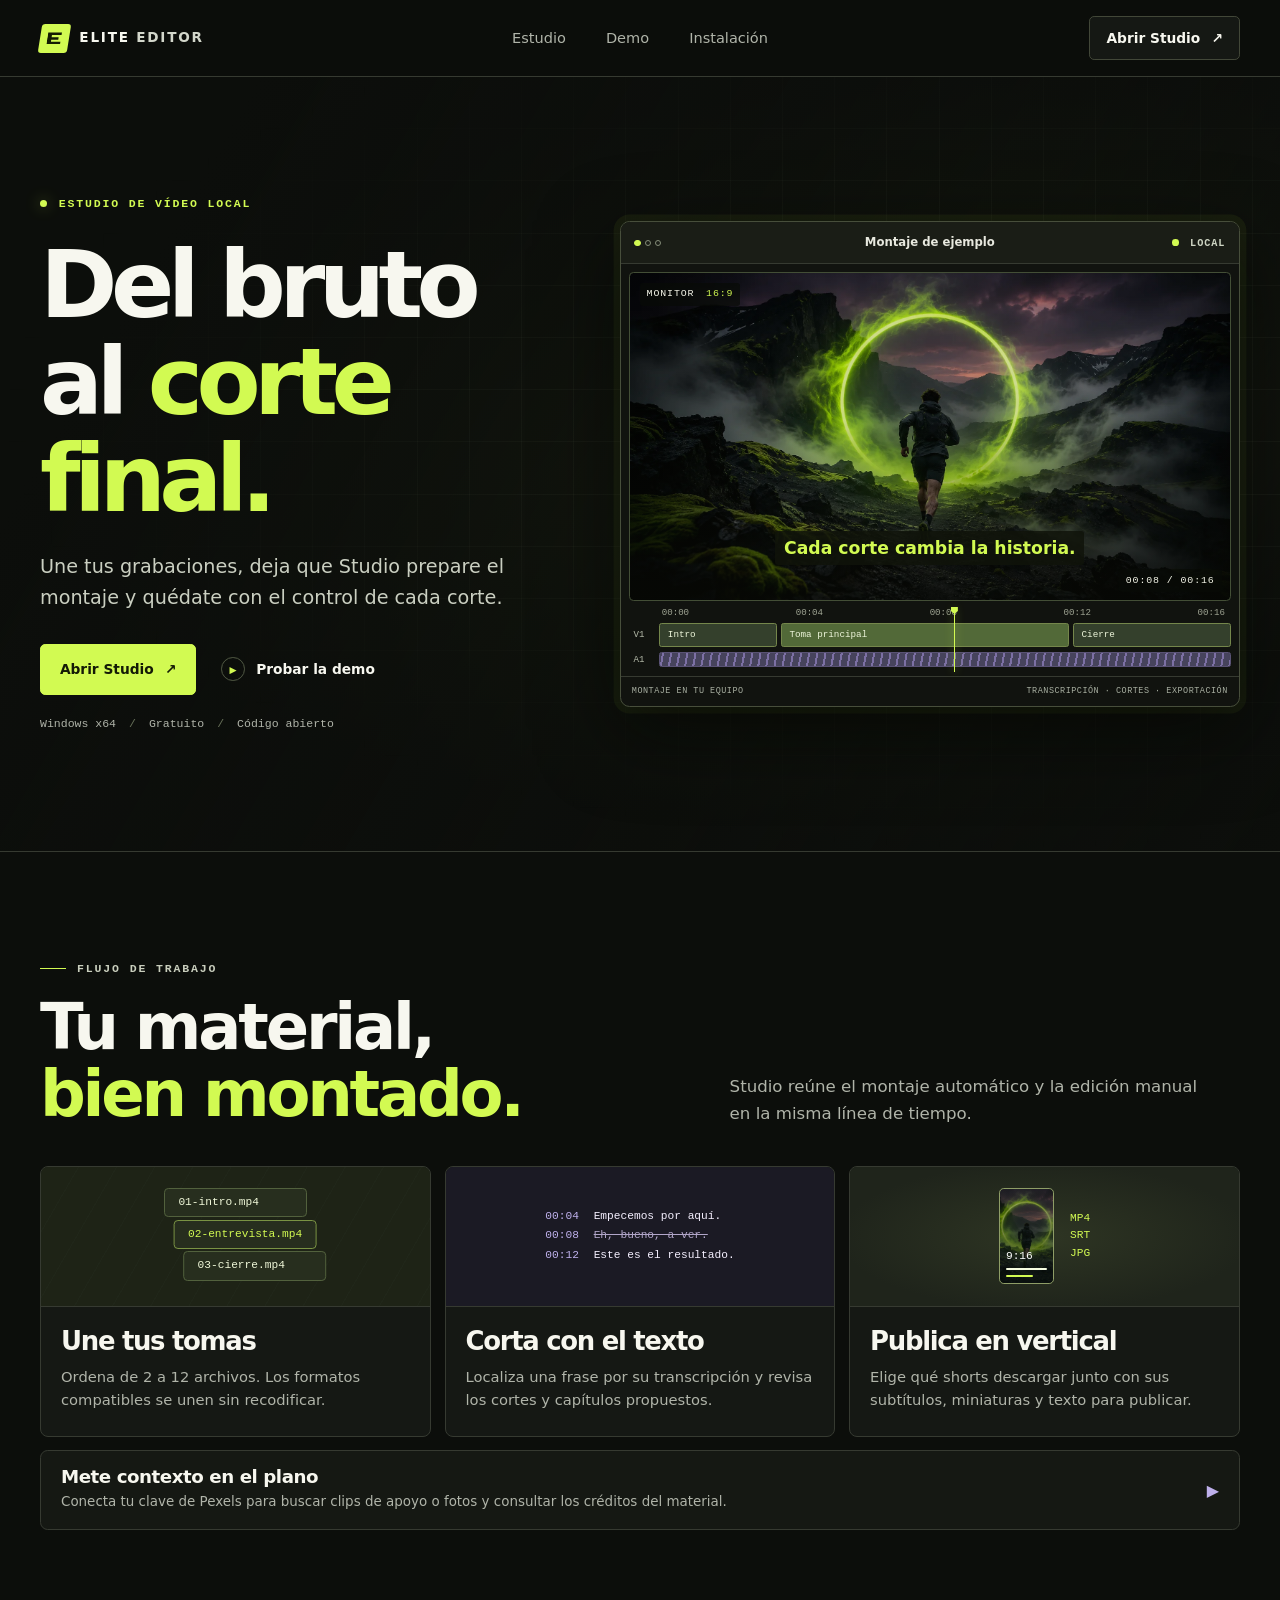
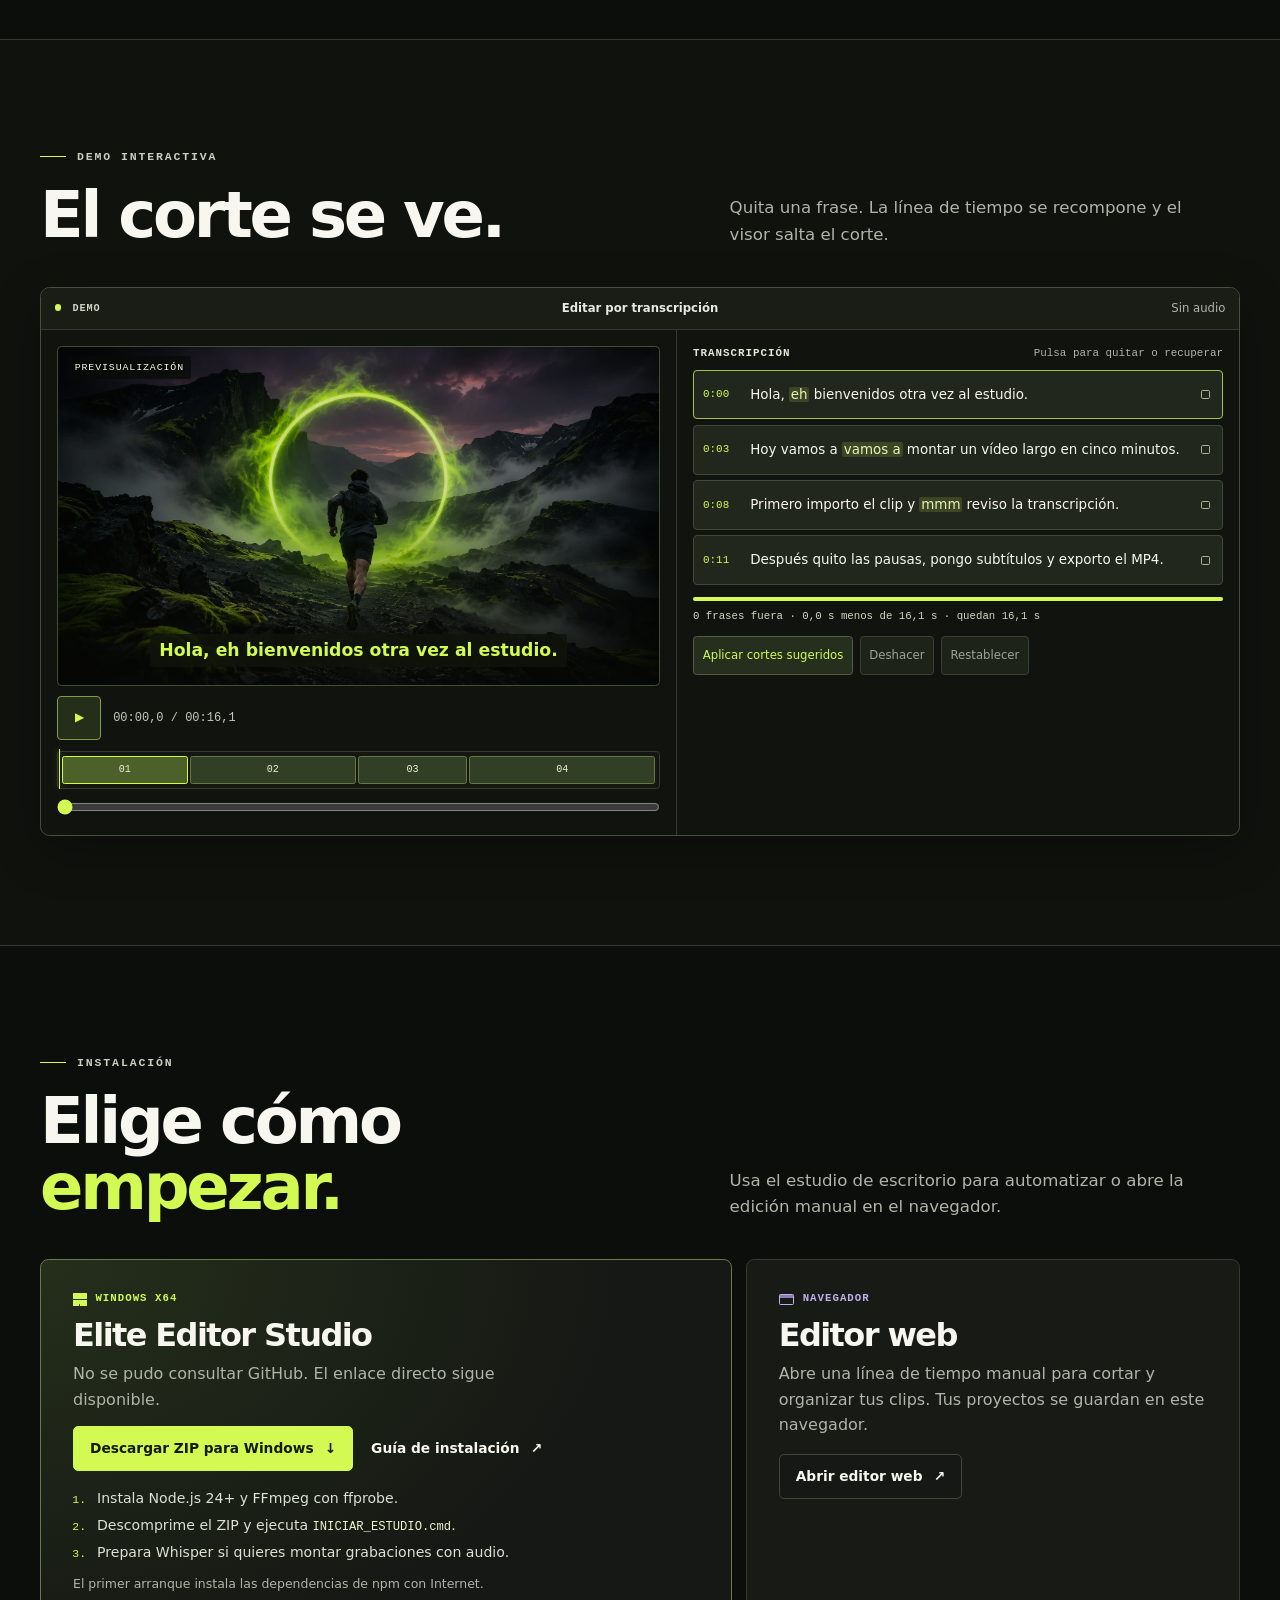
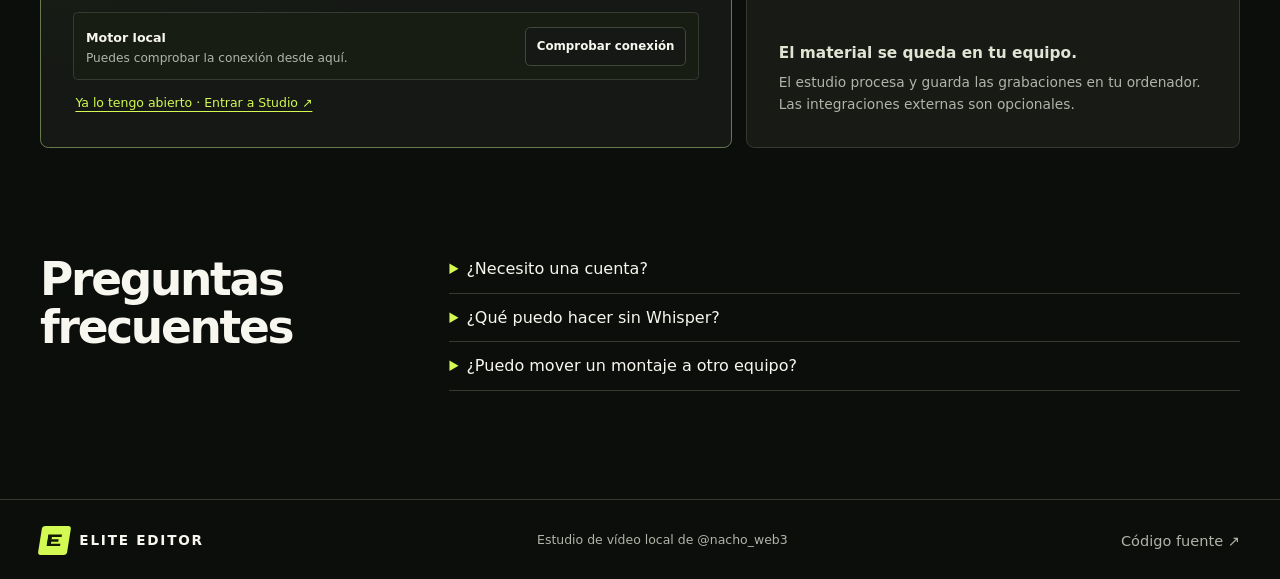
==== commit 19c33f21: "Rebuild Elite Editor landing for the Studio beta 2 experience" ====
--- a/index.html
+++ b/index.html
@@ -1,362 +1,195 @@
-<!doctype html><html lang="es" class="dark"><head><meta charset="utf-8"><meta name="viewport" content="width=device-width,initial-scale=1"><title>Elite Editor · Edita, subtitula y crea shorts</title><meta name="description" content="Timeline, edición por texto, auto-shorts verticales con hooks, generación local de imagen y vídeo, biblioteca de recursos y herramientas de creadores. Local, gratuito y open source por nacho_web3."><meta name="elite-editor-revision" content="cbbf6ca"><meta name="theme-color" content="#03040b"><meta property="og:type" content="website"><meta property="og:site_name" content="Elite Editor"><meta property="og:locale" content="es_ES"><meta property="og:title" content="Elite Editor · Edita tu vídeo como un documento"><meta property="og:description" content="Transcripción editable, auto-shorts 9:16 y render local en Windows. Prueba el editor en el navegador o instala el estudio con IA."><meta property="og:url" content="https://nachoweb3.github.io/elite-editor-landing/"><meta property="og:image" content="https://nachoweb3.github.io/elite-editor-landing/assets/og.jpg"><meta property="og:image:width" content="1200"><meta property="og:image:height" content="630"><meta property="og:image:alt" content="Elite Editor: timeline, edición por texto y auto-shorts"><meta name="twitter:card" content="summary_large_image"><meta name="twitter:site" content="@nacho_web3"><meta name="twitter:title" content="Elite Editor · Edita tu vídeo como un documento"><meta name="twitter:description" content="Transcripción editable, auto-shorts y render local. Editor web gratis o estudio con IA para Windows."><meta name="twitter:image" content="https://nachoweb3.github.io/elite-editor-landing/assets/og.jpg"><script type="application/ld+json">{"@context":"https://schema.org","@graph":[{"@type":"SoftwareApplication","name":"Elite Editor","applicationCategory":"MultimediaApplication","operatingSystem":"Windows 10, Windows 11","url":"https://nachoweb3.github.io/elite-editor-landing/","image":"https://nachoweb3.github.io/elite-editor-landing/assets/og.jpg","description":"Editor de vídeo local con edición por transcripción, auto-shorts verticales y render con FFmpeg. Gratuito y de código abierto.","license":"https://opensource.org/license/mit","offers":{"@type":"Offer","price":"0","priceCurrency":"EUR"},"author":{"@type":"Person","name":"nacho_web3"}},{"@type":"FAQPage","mainEntity":[{"@type":"Question","name":"¿Es gratis?","acceptedAnswer":{"@type":"Answer","text":"Sí. El editor web no pide cuenta y el estudio local usa una cuenta local gratuita para separar tus proyectos. No hay suscripción."}},{"@type":"Question","name":"¿Qué necesito instalar?","acceptedAnswer":{"@type":"Answer","text":"Windows x64, Node.js 24+ y FFmpeg. Python con Whisper y Ollama son opcionales."}},{"@type":"Question","name":"¿Dónde se guardan mis proyectos?","acceptedAnswer":{"@type":"Answer","text":"En este equipo. El editor web usa el almacenamiento del navegador; el estudio guarda los medios en disco. No hay nube."}}]}]}</script><link rel="canonical" href="https://nachoweb3.github.io/elite-editor-landing/"><link rel="icon" href="assets/elite-mark.svg"><link rel="stylesheet" href="assets/landing-current.css?v=2026-11-20-studio"></head><body><link rel="preload" as="image" href="assets/elite-mark.svg"/><main class="lp"><header class="lp-nav"><div class="lp-wrap lp-nav-in"><a class="lp-brand" href="./"><img src="assets/elite-mark.svg" width="32" height="32" alt=""/>Elite Editor</a><nav class="lp-links" aria-label="Secciones"><a href="#novedades">Novedades</a><a href="#auto-shorts">Auto-shorts</a><a href="#funciones">Funciones</a><a href="#creadores">Creadores</a><a href="#como">Cómo funciona</a><a href="#demo">Demo</a><a href="#local">Privacidad</a><a href="#instalar">Instalar</a><a href="#abrir-editor">Estudio IA</a><a href="#faq">Preguntas</a></nav><button class="lp-menu-btn" type="button" aria-expanded="false" aria-controls="lp-mobile-menu" aria-label="Abrir menú de navegación"><span aria-hidden="true">☰</span></button><a class="lp-btn lp-btn-primary" href="#abrir-editor" data-studio-entry>Estudio IA</a></div><div class="lp-mobile-menu" id="lp-mobile-menu" hidden><nav aria-label="Secciones"><a href="#novedades">Novedades</a><a href="#auto-shorts">Auto-shorts</a><a href="#funciones">Funciones</a><a href="#creadores">Creadores</a><a href="#como">Cómo funciona</a><a href="#demo">Demo interactiva</a><a href="#local">Privacidad</a><a href="#instalar">Instalar el estudio</a><a href="#abrir-editor">Estudio IA</a><a href="#faq">Preguntas</a></nav><div class="lp-mobile-actions"><a class="lp-btn lp-btn-primary" href="#abrir-editor" data-studio-entry>Abrir el estudio automático</a><a class="lp-btn lp-btn-ghost" href="./editor/#/projects">Edición manual en navegador</a></div></div></header><section class="lp-hero"><div class="lp-portal" aria-hidden="true"></div><div class="lp-grid-bg" aria-hidden="true"></div><div class="lp-wrap lp-hero-grid"><div><p class="lp-kicker">Estudio de vídeo local · gratuito · sin nube</p><h1 class="lp-h1">Edita tu vídeo<br/>como un <span class="holo">documento.</span></h1><p class="lp-lead">Lee la transcripción, quita muletillas y pausas con un clic, publica con capítulos y miniatura. Una timeline completa, un asistente que revisas antes de aplicar y todo ocurre en tu equipo.</p><div class="lp-cta"><a class="lp-btn lp-btn-primary" href="#abrir-editor" data-studio-entry>Abrir el estudio automático →</a><a class="lp-btn lp-btn-ghost" href="./editor/#/projects">Edición manual en navegador</a></div><p class="lp-cta-note">Empieza con un montaje automático, revisa los cortes y ajústalos en la misma timeline. El estudio completo se ejecuta en Windows. <a href="#instalar">Consulta los requisitos y la instalación</a>.</p><div class="lp-trust"><span class="lp-chip">◆ Código abierto · MIT</span><span class="lp-chip">◆ Cuenta local</span><span class="lp-chip">◆ Windows · alfa</span><span class="lp-chip">◆ FFmpeg · Whisper · Ollama opcionales</span></div></div><div class="lp-demo-stage"><img class="lp-float" alt="" src="data:image/svg+xml;charset=utf-8,%3Csvg%20xmlns%3D%22http%3A%2F%2Fwww.w3.org%2F2000%2Fsvg%22%20width%3D%22600%22%20height%3D%22400%22%20viewBox%3D%220%200%20600%20400%22%3E%3Cpolygon%20points%3D%22300.0%2C10.0%20346.5%2C66.6%20425.8%2C28.8%20430.2%2C93.0%20526.7%2C81.5%20488.1%2C140.6%20582.7%2C157.7%20508.8%2C200.0%20582.7%2C242.3%20488.1%2C259.4%20526.7%2C318.5%20430.2%2C307.0%20425.8%2C371.2%20346.5%2C333.4%20300.0%2C390.0%20253.5%2C333.4%20174.2%2C371.2%20169.8%2C307.0%2073.3%2C318.5%20111.9%2C259.4%2017.3%2C242.3%2091.2%2C200.0%2017.3%2C157.7%20111.9%2C140.6%2073.3%2C81.5%20169.8%2C93.0%20174.2%2C28.8%20253.5%2C66.6%22%20fill%3D%22%23ffd43b%22%20stroke%3D%22%23e8590c%22%20stroke-width%3D%2212%22%20stroke-linejoin%3D%22round%22%2F%3E%3Cpolygon%20points%3D%22300.0%2C50.0%20339.5%2C91.8%20404.1%2C64.9%20410.7%2C113.2%20487.6%2C106.5%20460.0%2C151.8%20534.0%2C166.6%20477.6%2C200.0%20534.0%2C233.4%20460.0%2C248.2%20487.6%2C293.5%20410.7%2C286.8%20404.1%2C335.1%20339.5%2C308.2%20300.0%2C350.0%20260.5%2C308.2%20195.9%2C335.1%20189.3%2C286.8%20112.4%2C293.5%20140.0%2C248.2%2066.0%2C233.4%20122.4%2C200.0%2066.0%2C166.6%20140.0%2C151.8%20112.4%2C106.5%20189.3%2C113.2%20195.9%2C64.9%20260.5%2C91.8%22%20fill%3D%22%23fff3bf%22%20opacity%3D%22.55%22%2F%3E%3Ctext%20x%3D%22300%22%20y%3D%22205%22%20text-anchor%3D%22middle%22%20dominant-baseline%3D%22central%22%20font-family%3D%22&#x27;Arial%20Black&#x27;%2C%20&#x27;Segoe%20UI%20Black&#x27;%2C%20&#x27;Helvetica%20Neue&#x27;%2C%20Arial%2C%20sans-serif%22%20font-size%3D%22112%22%20font-weight%3D%22900%22%20fill%3D%22%231b1b1b%22%20transform%3D%22rotate(-6%20300%20205)%22%20stroke%3D%22%23fff%22%20stroke-width%3D%229%22%20paint-order%3D%22stroke%22%3E%C2%A1WOW!%3C%2Ftext%3E%3C%2Fsvg%3E" style="--s:150px;--r:-8deg;--d:0s;top:-9%;right:-3%"/><img class="lp-float" alt="" src="data:image/svg+xml;charset=utf-8,%3Csvg%20xmlns%3D%22http%3A%2F%2Fwww.w3.org%2F2000%2Fsvg%22%20width%3D%22560%22%20height%3D%22170%22%20viewBox%3D%220%200%20560%20170%22%3E%3Cdefs%3E%3Cfilter%20id%3D%22d%22%20x%3D%22-10%25%22%20y%3D%22-30%25%22%20width%3D%22120%25%22%20height%3D%22170%25%22%3E%3CfeDropShadow%20dx%3D%220%22%20dy%3D%228%22%20stdDeviation%3D%228%22%20flood-color%3D%22%23000%22%20flood-opacity%3D%22.4%22%2F%3E%3C%2Ffilter%3E%3C%2Fdefs%3E%3Crect%20x%3D%2212%22%20y%3D%2220%22%20width%3D%22536%22%20height%3D%22130%22%20rx%3D%2265%22%20fill%3D%22%23ff1f3d%22%20filter%3D%22url(%23d)%22%2F%3E%3Crect%20x%3D%2212%22%20y%3D%2220%22%20width%3D%22536%22%20height%3D%2262%22%20rx%3D%2231%22%20fill%3D%22%23fff%22%20opacity%3D%22.14%22%2F%3E%3Ctext%20x%3D%2298%22%20y%3D%2288%22%20text-anchor%3D%22middle%22%20dominant-baseline%3D%22central%22%20font-family%3D%22&#x27;Segoe%20UI%20Emoji&#x27;%2C%20&#x27;Apple%20Color%20Emoji&#x27;%2C%20&#x27;Noto%20Color%20Emoji&#x27;%2C%20&#x27;Twemoji%20Mozilla&#x27;%2C%20sans-serif%22%20font-size%3D%2268%22%3E%F0%9F%94%94%3C%2Ftext%3E%3Ctext%20x%3D%22326%22%20y%3D%2287%22%20text-anchor%3D%22middle%22%20dominant-baseline%3D%22central%22%20font-family%3D%22&#x27;Arial%20Black&#x27;%2C%20&#x27;Segoe%20UI%20Black&#x27;%2C%20&#x27;Helvetica%20Neue&#x27;%2C%20Arial%2C%20sans-serif%22%20font-size%3D%2261%22%20font-weight%3D%22900%22%20fill%3D%22%23fff%22%20textLength%3D%22378%22%20lengthAdjust%3D%22spacingAndGlyphs%22%20%3ESUSCR%C3%8DBETE%3C%2Ftext%3E%3C%2Fsvg%3E" style="--s:190px;--r:-4deg;--d:1.1s;bottom:-8%;left:-4%"/><img class="lp-float" alt="" src="data:image/svg+xml;charset=utf-8,%3Csvg%20xmlns%3D%22http%3A%2F%2Fwww.w3.org%2F2000%2Fsvg%22%20width%3D%22600%22%20height%3D%22260%22%20viewBox%3D%220%200%20600%20260%22%3E%3Cg%20transform%3D%22rotate(-4%20300%20130)%22%3E%3Cpolygon%20points%3D%2228%2C48%2046%2C40%2038%2C56%20572%2C44%20560%2C60%20574%2C74%20566%2C212%20578%2C222%2030%2C220%2044%2C206%2026%2C196%22%20fill%3D%22%23ffe066%22%20opacity%3D%22.95%22%2F%3E%3Crect%20x%3D%2240%22%20y%3D%2256%22%20width%3D%22520%22%20height%3D%2214%22%20fill%3D%22%23fff%22%20opacity%3D%22.25%22%2F%3E%3Ctext%20x%3D%22300%22%20y%3D%22136%22%20text-anchor%3D%22middle%22%20dominant-baseline%3D%22central%22%20font-family%3D%22Bahnschrift%2C%20&#x27;DIN%20Alternate&#x27;%2C%20&#x27;Segoe%20UI&#x27;%2C%20Arial%2C%20sans-serif%22%20font-size%3D%22108%22%20font-weight%3D%22900%22%20fill%3D%22%231f1f1f%22%20textLength%3D%22470%22%20lengthAdjust%3D%22spacingAndGlyphs%22%20%3EPARTE%202%3C%2Ftext%3E%3C%2Fg%3E%3C%2Fsvg%3E" style="--s:150px;--r:5deg;--d:2s;top:-8%;left:6%"/><img class="lp-float" alt="" src="data:image/svg+xml;charset=utf-8,%3Csvg%20xmlns%3D%22http%3A%2F%2Fwww.w3.org%2F2000%2Fsvg%22%20width%3D%22600%22%20height%3D%22280%22%20viewBox%3D%220%200%20600%20280%22%3E%3Cdefs%3E%3Cfilter%20id%3D%22g%22%20x%3D%22-30%25%22%20y%3D%22-60%25%22%20width%3D%22160%25%22%20height%3D%22220%25%22%3E%3CfeGaussianBlur%20stdDeviation%3D%227%22%20result%3D%22b%22%2F%3E%3CfeMerge%3E%3CfeMergeNode%20in%3D%22b%22%2F%3E%3CfeMergeNode%20in%3D%22b%22%2F%3E%3CfeMergeNode%20in%3D%22SourceGraphic%22%2F%3E%3C%2FfeMerge%3E%3C%2Ffilter%3E%3C%2Fdefs%3E%3Crect%20x%3D%2210%22%20y%3D%2210%22%20width%3D%22580%22%20height%3D%22260%22%20rx%3D%2242%22%20fill%3D%22%230b0d1e%22%20stroke%3D%22%23ff3d7f%22%20stroke-width%3D%225%22%20filter%3D%22url(%23g)%22%2F%3E%3Ctext%20x%3D%22300%22%20y%3D%22145%22%20text-anchor%3D%22middle%22%20dominant-baseline%3D%22central%22%20font-family%3D%22Bahnschrift%2C%20&#x27;DIN%20Alternate&#x27;%2C%20&#x27;Segoe%20UI&#x27;%2C%20Arial%2C%20sans-serif%22%20font-size%3D%22100%22%20font-weight%3D%22900%22%20fill%3D%22%23f5fffb%22%20filter%3D%22url(%23g)%22%20stroke%3D%22%23ff3d7f%22%20stroke-width%3D%223%22%3ESIN%20NUBE%3C%2Ftext%3E%3C%2Fsvg%3E" style="--s:170px;--r:4deg;--d:0.5s;bottom:10%;right:-6%"/><div class="lp-demo" role="img" aria-label="Maqueta animada de Elite Editor: la transcripción tacha muletillas, se acortan las pausas y aparecen los capítulos"><div class="lp-bar" aria-hidden="true"><span class="lp-dot"></span><span class="lp-dot"></span><span class="lp-dot"></span><b>Elite Editor — mi primer vídeo</b><span class="live"><span class="xeno-dot" data-live="true" style="width:1.2cqw;height:1.2cqw"></span>LOCAL</span></div><div class="lp-body" aria-hidden="true"><div class="lp-rail"><i></i><i class="on"></i><i></i><i></i><i></i></div><div class="lp-panel"><h4>Editar por texto</h4><p class="lp-text"><span data-cut="false">Hola</span><span data-cut="false">eh</span><span data-cut="false">bienvenidos</span><span data-cut="false">al</span><span data-cut="false">editor</span><span data-cut="false">hoy</span><span data-cut="false">vamos</span><span data-cut="false">a</span><span data-cut="false">vamos</span><span data-cut="false">a</span><span data-cut="false">probar</span><span data-cut="false">mmm</span><span data-cut="false">la</span><span data-cut="false">edición</span><span data-cut="false">por</span><span data-cut="false">texto</span></p><div class="lp-pills"><span class="lp-pill" data-on="false">Muletillas</span><span class="lp-pill" data-on="false">Pausas</span><span class="lp-pill" data-on="false">Capítulos</span></div><div class="lp-chapters" data-on="false"><div><b>0:00</b>Bienvenidos al editor</div><div><b>0:04</b>Probamos la edición por texto</div></div></div><div><div class="lp-preview"><svg viewBox="0 0 160 90" preserveAspectRatio="xMidYMid slice"><circle cx="124" cy="26" r="15" fill="#ffd9a0" opacity=".9"></circle><path d="M0 66 L28 44 L52 62 L84 34 L118 64 L160 40 V90 H0Z" fill="#0a1f44" opacity=".9"></path><path d="M0 78 L36 58 L70 74 L106 52 L160 76 V90 H0Z" fill="#06142e"></path></svg><div class="lp-stat">12,0 s · Grabación original</div><div class="lp-caption">hoy vamos a probar la edición por texto</div></div></div></div><div class="lp-timeline" aria-hidden="true"><div class="lp-ruler"><span>0:00</span><span>0:03</span><span>0:06</span><span>0:09</span></div><div class="lp-track" style="--g:2.2cqw"><div class="lp-clip" style="--w:22"></div><div class="lp-clip" style="--w:14"></div><div class="lp-clip" style="--w:24"></div><div class="lp-clip" style="--w:18"></div><div class="lp-clip" style="--w:14"></div></div><div class="lp-track cap" style="--g:2.2cqw"><div class="lp-clip" style="--w:22"></div><div class="lp-clip" style="--w:14"></div><div class="lp-clip" style="--w:24"></div><div class="lp-clip" style="--w:18"></div><div class="lp-clip" style="--w:14"></div></div><div class="lp-wave"><i style="--h:22%"></i><i style="--h:74%"></i><i style="--h:77%"></i><i style="--h:40%"></i><i style="--h:32%"></i><i style="--h:23%"></i><i style="--h:37%"></i><i style="--h:23%"></i><i style="--h:66%"></i><i style="--h:86%"></i><i style="--h:51%"></i><i style="--h:53%"></i><i style="--h:79%"></i><i style="--h:56%"></i><i style="--h:23%"></i><i style="--h:26%"></i><i style="--h:39%"></i><i style="--h:37%"></i><i style="--h:47%"></i><i style="--h:86%"></i><i style="--h:74%"></i><i style="--h:25%"></i><i style="--h:71%"></i><i style="--h:67%"></i><i style="--h:33%"></i><i style="--h:26%"></i><i style="--h:36%"></i><i style="--h:48%"></i><i style="--h:25%"></i><i style="--h:74%"></i><i style="--h:88%"></i><i style="--h:47%"></i><i style="--h:53%"></i><i style="--h:70%"></i><i style="--h:44%"></i><i style="--h:23%"></i><i style="--h:32%"></i><i style="--h:52%"></i><i style="--h:39%"></i><i style="--h:54%"></i><i style="--h:90%"></i><i style="--h:72%"></i><i style="--h:28%"></i><i style="--h:65%"></i><i style="--h:54%"></i><i style="--h:26%"></i><i style="--h:27%"></i><i style="--h:51%"></i><i style="--h:55%"></i><i style="--h:29%"></i><i style="--h:80%"></i><i style="--h:87%"></i><i style="--h:42%"></i><i style="--h:51%"></i><i style="--h:58%"></i><i style="--h:33%"></i><i style="--h:23%"></i><i style="--h:45%"></i><i style="--h:64%"></i><i style="--h:40%"></i><i style="--h:60%"></i><i style="--h:92%"></i><i style="--h:66%"></i><i style="--h:30%"></i></div><span class="lp-playhead"></span></div></div><p class="lp-note">Recorrido del asistente: transcripción, cortes y short vertical</p></div></div></section><div class="lp-marquee" aria-hidden="true"><div class="lp-marquee-track"><span>Edición por texto</span><span>Muletillas fuera</span><span>Pausas con aire</span><span>Capítulos de YouTube</span><span>Subtítulos de 1 a 5 palabras</span><span>Auto-shorts 9:16</span><span>Hooks por momento</span><span>Miniaturas</span><span>Memes y emoji</span><span>Música CC0</span><span>Zoom con rombos</span><span>Instrucciones en español</span><span>Auto-shorts 9:16</span><span>Sin nube · cuenta local</span><span>Edición por texto</span><span>Muletillas fuera</span><span>Pausas con aire</span><span>Capítulos de YouTube</span><span>Subtítulos de 1 a 5 palabras</span><span>Auto-shorts 9:16</span><span>Hooks por momento</span><span>Miniaturas</span><span>Memes y emoji</span><span>Música CC0</span><span>Zoom con rombos</span><span>Instrucciones en español</span><span>Auto-shorts 9:16</span><span>Sin nube · cuenta local</span></div></div><section id="novedades" class="lp-section lp-ai">
-	<div class="lp-wrap">
-		<div class="lp-ai-head">
-			<div>
-				<p class="lp-kicker">Novedades · beta 0.2 · 15 nov 2026</p>
-				<h2 class="lp-h2">El estudio ya no<br class="lp-ai-br-mobile" /> solo monta.<br /><span class="xeno-holo-text">También crea.</span></h2>
+<!DOCTYPE html>
+<html lang="es">
+<head>
+	<meta charset="utf-8">
+	<meta name="viewport" content="width=device-width, initial-scale=1">
+	<title>Elite Editor Studio | Edición de vídeo local</title>
+	<meta name="description" content="Une grabaciones, revisa cortes y exporta vídeos y shorts. Elite Editor Studio es gratuito y funciona en tu equipo.">
+	<meta name="theme-color" content="#0c0e0b">
+	<link rel="canonical" href="https://nachoweb3.github.io/elite-editor-landing/">
+	<link rel="icon" href="assets/elite-mark.svg" type="image/svg+xml">
+	<link rel="manifest" href="site.webmanifest">
+	<meta property="og:type" content="website">
+	<meta property="og:title" content="Elite Editor Studio">
+	<meta property="og:description" content="Del bruto al corte final, en tu equipo.">
+	<meta property="og:url" content="https://nachoweb3.github.io/elite-editor-landing/">
+	<meta property="og:image" content="https://nachoweb3.github.io/elite-editor-landing/assets/elite-orbit.webp">
+	<meta name="twitter:card" content="summary_large_image">
+	<link rel="stylesheet" href="assets/landing-orbit.css?v=2">
+	<script src="assets/landing-app.js?v=orbit-2" defer></script>
+</head>
+<body>
+	<a class="skip-link" href="#contenido">Saltar al contenido</a>
+	<header class="site-header" id="inicio">
+		<div class="wrap header-inner">
+			<a class="wordmark" href="#inicio" aria-label="Elite Editor Studio, inicio"><span class="brand-mark" aria-hidden="true"></span><span>ELITE<span class="wordmark-editor"> EDITOR</span></span></a>
+			<nav class="lp-links" aria-label="Navegación principal">
+				<a href="#funciones">Estudio</a><a href="#demo">Demo</a><a href="#instalar">Instalación</a>
+			</nav>
+			<a class="btn btn-outline header-launch" href="#abrir-editor" data-studio-entry>Abrir Studio <span aria-hidden="true">↗</span></a>
+			<button type="button" class="lp-menu-btn" aria-controls="lp-mobile-menu" aria-expanded="false" aria-label="Abrir menú de navegación"><span></span><span></span></button>
+		</div>
+		<nav class="mobile-menu" id="lp-mobile-menu" aria-label="Navegación móvil" hidden>
+			<a href="#funciones">Estudio</a><a href="#demo">Demo interactiva</a><a href="#instalar">Instalación</a><a href="#abrir-editor" data-studio-entry>Abrir Studio <span aria-hidden="true">↗</span></a>
+		</nav>
+	</header>
+	<main id="contenido" tabindex="-1">
+		<section class="hero" aria-labelledby="hero-title">
+			<div class="wrap hero-grid">
+				<div class="hero-copy">
+					<p class="eyebrow"><span class="signal" aria-hidden="true"></span> Estudio de vídeo local</p>
+					<h1 id="hero-title">Del bruto<br>al <em>corte final.</em></h1>
+					<p class="hero-description">Une tus grabaciones, deja que Studio prepare el montaje y quédate con el control de cada corte.</p>
+					<div class="hero-actions">
+						<a class="btn btn-primary" href="#abrir-editor" data-studio-entry>Abrir Studio <span aria-hidden="true">↗</span></a>
+						<a class="btn btn-text" href="#demo"><span class="play-icon" aria-hidden="true">▶</span> Probar la demo</a>
+					</div>
+					<p class="hero-meta">Windows x64 <span aria-hidden="true">/</span> Gratuito <span aria-hidden="true">/</span> Código abierto</p>
+				</div>
+				<figure class="hero-studio" aria-label="Vista ilustrativa del monitor y la línea de tiempo de Elite Editor Studio">
+					<div class="studio-bar">
+						<span class="window-pips" aria-hidden="true"><i></i><i></i><i></i></span>
+						<b>Montaje de ejemplo</b>
+						<span class="studio-local"><i></i> LOCAL</span>
+					</div>
+					<div class="studio-frame">
+						<div class="hero-monitor" role="img" aria-label="Fotograma de ejemplo. Una persona corre hacia un círculo luminoso entre montañas.">
+							<span class="view-label">MONITOR <span>16:9</span></span>
+							<span class="monitor-caption">Cada corte cambia la historia.</span>
+							<span class="monitor-time">00:08 / 00:16</span>
+						</div>
+						<div class="hero-timeline" aria-hidden="true">
+							<div class="ruler"><span>00:00</span><span>00:04</span><span>00:08</span><span>00:12</span><span>00:16</span></div>
+							<div class="track"><span>V1</span><i class="clip clip-a">Intro</i><i class="clip clip-b">Toma principal</i><i class="clip clip-c">Cierre</i></div>
+							<div class="track track-audio"><span>A1</span><i class="clip clip-audio"></i></div>
+							<div class="hero-playhead"></div>
+						</div>
+					</div>
+					<figcaption><span>MONTAJE EN TU EQUIPO</span><span>TRANSCRIPCIÓN · CORTES · EXPORTACIÓN</span></figcaption>
+				</figure>
 			</div>
-			<p class="lp-lead">
-				La IA generativa deja de ser una suscripción aparte: ahora vive dentro del
-				editor, corre en tu equipo y deja el resultado donde lo necesitas.
-			</p>
-		</div>
+		</section>
 
-		<div class="xeno-card lp-ai-panel">
-			<div class="lp-ai-copy">
-				<p class="lp-ai-eyebrow"><span>Nuevo</span> Crear con IA / Local · gratis</p>
-				<h3>Tu GPU ya<br /><span class="xeno-holo-text">es el estudio.</span></h3>
-				<p class="lp-ai-text">
-					Elige modelo, describe la escena y genera una imagen o un vídeo corto sin
-					salir de la timeline. El motor es open source, el prompt no viaja a ningún
-					servidor y el resultado cae directamente en Medios.
-				</p>
+		<section class="section wrap tool-section" id="funciones">
+			<div class="section-heading" id="novedades">
+				<p class="eyebrow eyebrow-muted">Flujo de trabajo</p>
+				<h2>Tu material,<br><em>bien montado.</em></h2>
+				<p>Studio reúne el montaje automático y la edición manual en la misma línea de tiempo.</p>
+			</div>
+			<div class="tools-grid" id="como">
+				<article class="tool-card">
+					<div class="card-graphic stack-graphic" aria-hidden="true"><span>01-intro.mp4</span><span>02-entrevista.mp4</span><span>03-cierre.mp4</span></div>
+					<div class="tool-copy"><h3>Une tus tomas</h3><p>Ordena de 2 a 12 archivos. Los formatos compatibles se unen sin recodificar.</p></div>
+				</article>
+				<article class="tool-card">
+					<div class="card-graphic transcript-graphic" aria-hidden="true"><span><i>00:04</i> Empecemos por aquí.</span><span><i>00:08</i> <s>Eh, bueno, a ver.</s></span><span><i>00:12</i> Este es el resultado.</span></div>
+					<div class="tool-copy"><h3>Corta con el texto</h3><p>Localiza una frase por su transcripción y revisa los cortes y capítulos propuestos.</p></div>
+				</article>
+				<article class="tool-card" id="auto-shorts">
+					<div class="card-graphic shorts-graphic" aria-hidden="true"><div><span>9:16</span><i></i><i></i></div><div><span>MP4</span><span>SRT</span><span>JPG</span></div></div>
+					<div class="tool-copy" id="creadores"><h3>Publica en vertical</h3><p>Elige qué shorts descargar junto con sus subtítulos, miniaturas y texto para publicar.</p></div>
+				</article>
+			</div>
+			<aside class="resource-note" aria-labelledby="resource-title">
+				<div><h3 id="resource-title">Mete contexto en el plano</h3><p>Conecta tu clave de Pexels para buscar clips de apoyo o fotos y consultar los créditos del material.</p></div>
+				<span aria-hidden="true">▶</span>
+			</aside>
+		</section>
 
-				<ol class="lp-ai-steps">
-					<li>
-						<span>01</span>
-						<div>
-							<b>Describe</b>
-							<p>Una frase basta. Eliges imagen o vídeo, formato y modelo.</p>
+		<section class="section demo-section" id="demo">
+			<div class="wrap">
+				<div class="section-heading">
+					<p class="eyebrow eyebrow-muted">Demo interactiva</p>
+					<h2>El corte se ve.</h2>
+					<p>Quita una frase. La línea de tiempo se recompone y el visor salta el corte.</p>
+				</div>
+				<div class="demo-studio" data-transcript role="group" aria-label="Transcripción de ejemplo">
+					<div class="studio-bar demo-bar"><span class="studio-local"><i></i> DEMO</span><b>Editar por transcripción</b><span class="demo-silent">Sin audio</span></div>
+					<div class="demo-grid">
+						<div class="demo-review">
+							<div class="demo-screen">
+								<span class="view-label">PREVISUALIZACIÓN</span>
+								<p data-demo-caption>Hola, eh bienvenidos otra vez al estudio.</p>
+							</div>
+							<div class="demo-transport">
+								<button type="button" class="demo-play" data-demo-play aria-label="Reproducir demostración" hidden><span aria-hidden="true">▶</span></button>
+								<time data-demo-clock>00:00,0 / 00:16,1</time>
+							</div>
+							<div class="demo-track-wrap">
+								<div class="demo-track" data-demo-track aria-label="Segmentos de la línea de tiempo" role="group"></div>
+								<input class="demo-scrub" data-demo-scrub type="range" min="0" max="16.1" value="0" step="0.1" aria-label="Posición del montaje" hidden>
+							</div>
 						</div>
-					</li>
-					<li>
-						<span>02</span>
-						<div>
-							<b>Genera</b>
-							<p>stable-diffusion.cpp usa tu GPU. Progreso por paso y cancelación.</p>
+						<div class="lp-transcript">
+							<div class="lp-transcript-head"><b>TRANSCRIPCIÓN</b><span>Pulsa para quitar o recuperar</span></div>
+							<button type="button" class="lp-line" aria-pressed="false" data-duration="3.4"><time datetime="PT0S">0:00</time><span>Hola, <mark>eh</mark> bienvenidos otra vez al estudio.</span><i></i></button>
+							<button type="button" class="lp-line" aria-pressed="false" data-duration="4.6"><time datetime="PT3.4S">0:03</time><span>Hoy vamos a <mark>vamos a</mark> montar un vídeo largo en cinco minutos.</span><i></i></button>
+							<button type="button" class="lp-line" aria-pressed="false" data-duration="2.9"><time datetime="PT8S">0:08</time><span>Primero importo el clip y <mark>mmm</mark> reviso la transcripción.</span><i></i></button>
+							<button type="button" class="lp-line" aria-pressed="false" data-duration="5.2"><time datetime="PT10.9S">0:11</time><span>Después quito las pausas, pongo subtítulos y exporto el MP4.</span><i></i></button>
+							<div class="lp-transcript-foot">
+								<div class="lp-transcript-bar" aria-hidden="true"><i data-demo-bar></i></div>
+								<p class="lp-demo-total" role="status" data-demo-total>0 frases fuera · quedan 16,1 s</p>
+								<div class="lp-demo-actions" data-demo-actions hidden>
+									<button type="button" data-demo-suggest>Aplicar cortes sugeridos</button>
+									<button type="button" data-demo-undo aria-disabled="true">Deshacer</button>
+									<button type="button" data-demo-reset aria-disabled="true">Restablecer</button>
+								</div>
+							</div>
 						</div>
-					</li>
-					<li>
-						<span>03</span>
-						<div>
-							<b>Monta</b>
-							<p>El archivo aparece en Medios y se inserta en el cabezal, como cualquier clip.</p>
-						</div>
-					</li>
-				</ol>
-
-				<div class="lp-ai-tags" aria-label="Ventajas de la generación local">
-					<span>Sin claves</span>
-					<span>Sin cuotas</span>
-					<span>Sin subir nada</span>
+					</div>
+					<noscript><p class="noscript">Activa JavaScript para probar los cortes y la reproducción de la demo.</p></noscript>
 				</div>
 			</div>
+		</section>
 
-			<div class="lp-ai-demo">
-				<div
-					class="lp-ai-window"
-					role="img"
-					aria-label="Panel Crear con IA en modo local: DreamShaper 8 para imagen y AnimateDiff v3 para vídeo, con un faro y un lago generados en el equipo"
-				>
-					<div class="lp-ai-bar">
-						<span class="lp-ai-dots" aria-hidden="true"><i></i><i></i><i></i></span>
-						<span class="lp-ai-name">Crear con IA</span>
-						<span class="lp-ai-mode">Local · gratis</span>
+		<section class="section wrap install" id="instalar">
+			<div class="section-heading">
+				<p class="eyebrow eyebrow-muted">Instalación</p>
+				<h2>Elige cómo<br><em>empezar.</em></h2>
+				<p>Usa el estudio de escritorio para automatizar o abre la edición manual en el navegador.</p>
+			</div>
+			<div class="install-grid">
+				<article class="download-card" id="abrir-editor">
+					<div class="install-platform"><span class="windows-icon" aria-hidden="true"></span> WINDOWS X64</div>
+					<h3>Elite Editor Studio</h3>
+					<p data-release-status role="status">Beta v0.3.0-beta.2 · Descomprime el ZIP en una carpeta.</p>
+					<div class="install-actions">
+						<a class="btn btn-primary" href="https://github.com/nachoweb3/elite-editor/releases/download/v0.3.0-beta.2/Elite-Editor-Windows-x64-v0.3.0-beta.2.zip" data-release-link>Descargar ZIP para Windows <span aria-hidden="true">↓</span></a>
+						<a class="btn btn-text" href="https://github.com/nachoweb3/elite-editor/blob/v0.3.0-beta.2/studio/README.md">Guía de instalación <span aria-hidden="true">↗</span></a>
 					</div>
-					<div class="lp-ai-body">
-						<div class="lp-ai-tabs" aria-hidden="true">
-							<span class="on">Imagen</span>
-							<span>Vídeo</span>
-							<span>Historial</span>
-							<span class="lp-ai-count">2</span>
-						</div>
+					<ol class="setup-steps">
+						<li>Instala Node.js 24+ y FFmpeg con ffprobe.</li>
+						<li>Descomprime el ZIP y ejecuta <code>INICIAR_ESTUDIO.cmd</code>.</li>
+						<li>Prepara Whisper si quieres montar grabaciones con audio.</li>
+					</ol>
+					<p class="setup-note">El primer arranque instala las dependencias de npm con Internet.</p>
+					<div class="local-check" data-engine-state="unknown">
+						<div><b>Motor local</b><p role="status" data-engine-label>Puedes comprobar la conexión desde aquí.</p></div>
+						<button type="button" class="btn btn-outline" data-engine-check hidden>Comprobar conexión</button>
+					</div>
+					<a class="launch-inline" href="http://127.0.0.1:5173/?workspace=automatic" data-studio-url target="_blank" rel="noreferrer">Ya lo tengo abierto · Entrar a Studio <span aria-hidden="true">↗</span></a>
+				</article>
+				<article class="browser-card">
+					<div class="install-platform"><span class="browser-icon" aria-hidden="true"></span> NAVEGADOR</div>
+					<h3>Editor web</h3>
+					<p>Abre una línea de tiempo manual para cortar y organizar tus clips. Tus proyectos se guardan en este navegador.</p>
+					<a class="btn btn-outline" href="./editor/#/projects">Abrir editor web <span aria-hidden="true">↗</span></a>
+					<div class="privacy-card" id="local"><b>El material se queda en tu equipo.</b><p>El estudio procesa y guarda las grabaciones en tu ordenador. Las integraciones externas son opcionales.</p></div>
+				</article>
+			</div>
+		</section>
 
-						<div class="lp-ai-prompt">
-							<small>Prompt</small>
-							Un faro al atardecer, olas largas, luz cálida y cielo limpio.
-						</div>
-
-						<div class="lp-ai-models">
-							<div class="lp-ai-model on">
-								<i></i>
-								<div>
-									<strong>DreamShaper 8</strong>
-									<small>SD 1.5 · 512 px · 20 pasos</small>
-								</div>
-								<span>2,1 GB</span>
-							</div>
-							<div class="lp-ai-model">
-								<i class="cyan"></i>
-								<div>
-									<strong>AnimateDiff v3</strong>
-									<small>384 px · 8 fps · 8 fotogramas</small>
-								</div>
-								<span>0,85 GB</span>
-							</div>
-						</div>
-
-						<div class="lp-ai-results">
-							<figure class="lp-ai-shot">
-								<img
-									src="assets/demo-lighthouse.webp"
-									width="512"
-									height="512"
-									alt="Faro al atardecer generado localmente con DreamShaper 8"
-									loading="lazy"
-								/>
-								<figcaption><span>Imagen</span><b>512²</b></figcaption>
-							</figure>
-							<figure class="lp-ai-shot is-video">
-								<img
-									src="assets/demo-lake.webp"
-									width="512"
-									height="512"
-									alt="Fotograma de un vídeo de un lago generado localmente con AnimateDiff"
-									loading="lazy"
-								/>
-								<span class="lp-ai-play" aria-hidden="true">▶</span>
-								<figcaption><span>Vídeo</span><b>384²</b></figcaption>
-							</figure>
-						</div>
-
-						<div class="lp-ai-status">
-							<span>Paso 20 / 20</span>
-							<span class="ok">Listo · ~95 s</span>
-						</div>
-						<div class="lp-ai-progress" aria-hidden="true"><i></i></div>
-					</div>
-				</div>
+		<section id="faq" class="section wrap faq">
+			<h2>Preguntas frecuentes</h2>
+			<div>
+				<details><summary>¿Necesito una cuenta?</summary><p>Studio utiliza una cuenta local para tus proyectos. El editor web funciona sin cuenta.</p></details>
+				<details><summary>¿Qué puedo hacer sin Whisper?</summary><p>Unir clips, editar a mano y exportar con FFmpeg. Whisper permite transcribir y montar de forma automática grabaciones con audio.</p></details>
+				<details><summary>¿Puedo mover un montaje a otro equipo?</summary><p>Usa Paquete .zip en Studio para guardar el montaje y los recursos que utiliza. Puedes recuperarlo desde la galería multimedia.</p></details>
 			</div>
-		</div>
-
-		<div class="lp-bento lp-ai-bento">
-			<article class="lp-cell xeno-card lp-reveal w4">
-				<p class="lp-kicker">01 · Imagen</p>
-				<h3>DreamShaper 8, sin pedir clave</h3>
-				<p>
-					Una frase se convierte en una imagen de 512 px. En tu equipo, sin cola y
-					sin enviar el prompt. La primera vez descarga 2,1 GB; después funciona
-					sin conexión.
-				</p>
-				<div class="art lp-ai-art lp-ai-art--sun" aria-hidden="true"></div>
-				<div class="lp-ai-metrics">
-					<div><strong>512 px</strong><small>cuadrado</small></div>
-					<div><strong>20</strong><small>pasos</small></div>
-					<div><strong>~95 s</strong><small>RTX 3050</small></div>
-				</div>
-			</article>
-
-			<article class="lp-cell xeno-card lp-reveal w4">
-				<p class="lp-kicker">02 · Vídeo</p>
-				<h3>AnimateDiff v3, vídeo sin cuotas</h3>
-				<p>
-					Anima esa misma base en 384 px, 8 fps y 8 o 16 fotogramas. El servidor
-					lo convierte a MP4 H.264 para que entre en la timeline y se exporte como
-					un clip más.
-				</p>
-				<div class="art lp-ai-art lp-ai-art--video" aria-hidden="true"><span>▶</span></div>
-				<div class="lp-ai-metrics">
-					<div><strong>384 px</strong><small>8 fps</small></div>
-					<div><strong>8 · 16</strong><small>fotogramas</small></div>
-					<div><strong>~3:40</strong><small>RTX 3050</small></div>
-				</div>
-			</article>
-
-			<article class="lp-cell xeno-card lp-reveal w4">
-				<p class="lp-kicker">03 · Giphy</p>
-				<h3>Giphy, sin la clave en el navegador</h3>
-				<p>
-					La clave vive ahora en el servidor local. Las búsquedas pasan por un
-					proxy, el panel la recuerda entre sesiones y el navegador nunca la recibe
-					de vuelta.
-				</p>
-				<div class="art">
-					<div class="lp-ai-search" aria-hidden="true">
-						<span class="gif">GIF</span>
-						<span>gato</span>
-						<span class="count">24 resultados</span>
-					</div>
-				</div>
-				<div class="lp-ai-metrics">
-					<div><strong>Proxy</strong><small>local</small></div>
-					<div><strong>24</strong><small>GIFs</small></div>
-					<div><strong>0</strong><small>claves expuestas</small></div>
-				</div>
-			</article>
-		</div>
-
-		<div class="xeno-card lp-ai-shift">
-			<div>
-				<p class="lp-kicker">Antes</p>
-				<b>Clave, cuota y prompt fuera.</b>
-				<div class="lp-ai-chips"><span>API key</span><span>Créditos</span><span>Subida</span></div>
-			</div>
-			<div class="lp-ai-arrow" aria-hidden="true">→</div>
-			<div class="now">
-				<p class="lp-kicker">Ahora</p>
-				<b>Tu GPU, tu disco, tu ritmo.</b>
-				<div class="lp-ai-chips"><span>0 claves</span><span>0 €</span><span>100 % local</span></div>
-			</div>
-		</div>
-
-		<div class="lp-ai-tech">
-			<div><span>Motor</span><strong>stable-diffusion.cpp</strong><small>MIT · Vulkan</small></div>
-			<div><span>Imagen</span><strong>DreamShaper 8</strong><small>SD 1.5 · 512 px</small></div>
-			<div><span>Vídeo</span><strong>AnimateDiff v3</strong><small>384 px · 8 fps</small></div>
-			<div><span>Salida</span><strong>MP4 H.264</strong><small>ffmpeg · sin audio</small></div>
-		</div>
-
-		<p class="lp-ai-foot">
-			Medido en una RTX 3050 de 4 GB: 512 × 512 en 20 pasos (~95 s) y 384 × 384
-			con 8 fotogramas (~3 min 40 s). La primera vez se descargan el motor (~30 MB)
-			y los modelos (2,1 GB + 0,85 GB). La generación local se activa desde la
-			versión de escritorio (Windows x64); el editor web abre la timeline y la
-			edición manual. En otros sistemas el panel remite a MuAPI. Giphy necesita una
-			clave propia y se guarda solo en el servidor local.
-		</p>
-	</div>
-</section>
-
-<section id="auto-shorts" class="lp-section lp-shorts">
- <div class="lp-wrap">
-  <div class="lp-ai-head lp-shorts-head">
-   <div>
-    <p class="lp-kicker">Nuevo · Auto-shorts · 19 nov 2026</p>
-    <h2 class="lp-h2">Una grabación.<br /><span class="xeno-holo-text">Cuatro historias.</span></h2>
-   </div>
-   <p class="lp-lead">El estudio elige 3–5 momentos que se entienden solos, los reencuadra a 9:16 siguiendo la cara o la pantalla y exporta cada uno con su propio hook.</p>
-  </div>
-  <div class="lp-shorts-layout">
-   <div class="xeno-card lp-shorts-stage">
-    <div class="lp-shorts-bar"><span class="lp-shorts-live"><i></i> Auto-shorts</span><span>4 momentos · 1080 × 1920 · 30 fps</span></div>
-    <div class="lp-shorts-frames">
-     <div class="lp-phone lp-phone--screen">
-      <span class="lp-phone-ratio">9:16</span>
-      <div class="lp-phone-scene" aria-hidden="true"><i></i><i></i><i></i><i></i></div>
-      <b class="lp-phone-hook">Esto es importante decirlo.</b>
-      <span class="lp-phone-caption">porque cambia tu forma de trabajar</span>
-      <small class="lp-phone-label">01 · pantalla</small>
-     </div>
-     <div class="lp-phone lp-phone--screen lp-phone--offset">
-      <span class="lp-phone-ratio">9:16</span>
-      <div class="lp-phone-scene" aria-hidden="true"><i></i><i></i><i></i><i></i></div>
-      <b class="lp-phone-hook">¿Esto cómo lo solucionamos?</b>
-      <span class="lp-phone-caption">sin gastar miles de euros</span>
-      <small class="lp-phone-label">02 · pantalla</small>
-     </div>
-     <div class="lp-phone lp-phone--face">
-      <span class="lp-phone-ratio">9:16</span>
-      <div class="lp-phone-scene" aria-hidden="true"><span class="lp-phone-face"></span></div>
-      <b class="lp-phone-hook">La clave está en el encuadre.</b>
-      <span class="lp-phone-caption">sigue tu cara, no la esquina</span>
-      <small class="lp-phone-label">03 · cara</small>
-     </div>
-     <div class="lp-phone lp-phone--face lp-phone--offset">
-      <span class="lp-phone-ratio">9:16</span>
-      <div class="lp-phone-scene" aria-hidden="true"><span class="lp-phone-face"></span></div>
-      <b class="lp-phone-hook">Tu grabación, también en vertical.</b>
-      <span class="lp-phone-caption">hook propio y subtítulos legibles</span>
-      <small class="lp-phone-label">04 · cara</small>
-     </div>
-    </div>
-    <div class="lp-shorts-stage-foot"><span>Selección por frases completas</span><span>Hook extractivo · sin inventar texto</span><span>MP4 + SRT</span></div>
-   </div>
-   <div class="lp-shorts-copy">
-    <p class="lp-ai-eyebrow"><span>Nuevo</span> Del bruto al short / local</p>
-    <h3>El hook ya<br /><span class="xeno-holo-text">viene incluido.</span></h3>
-    <p>Una grabación larga se convierte en piezas autónomas: el estudio escucha, elige el momento, reencuadra y quema subtítulos. Tú revisas y descargas.</p>
-    <ol class="lp-ai-steps">
-     <li><span>01</span><div><b>Escucha</b><p>Detecta frases completas, densidad de voz y momentos que se entienden sin contexto.</p></div></li>
-     <li><span>02</span><div><b>Reencuadra</b><p>9:16 a 1080 × 1920. Sigue una cara central o la zona útil de la pantalla; evita facecams de esquina.</p></div></li>
-     <li><span>03</span><div><b>Subtitula</b><p>El hook va arriba y la transcripción abajo, sincronizada por palabra y con tamaño legible.</p></div></li>
-     <li><span>04</span><div><b>Exporta</b><p>Cada short sale con su MP4 y su SRT. Si cancelas, los fragmentos completados quedan en caché para reanudar.</p></div></li>
-    </ol>
-    <div class="lp-ai-tags" aria-label="Lo nuevo de la versión local"><span>3–5 momentos</span><span>Hook propio</span><span>Cara o pantalla</span><span>Subtítulos</span><span>Reanudable</span></div>
-    <div class="lp-cta"><a class="lp-btn lp-btn-primary" href="#abrir-editor" data-studio-entry>Abrir el estudio automático →</a><a class="lp-btn lp-btn-ghost" href="./editor/#/projects">Edición manual en navegador</a></div>
-    <p class="lp-shorts-availability">La selección de momentos y el render 9:16 con FFmpeg viven en la versión local para Windows x64. El editor web abre la timeline y la edición manual.</p>
-   </div>
-  </div>
-  <div class="lp-shorts-extra" aria-label="Otras mejoras conectadas"><span>Memes fuera de caras y subtítulos</span><span>Música CC0 con ducking</span><span>Render cacheado: cancelar y reanudar</span><span>Capas IA revisables</span></div>
- </div>
-</section>
-
-<section id="funciones" class="lp-section"><div class="lp-wrap"><p class="lp-kicker">Lo que cambia</p><h2 class="lp-h2">Menos arrastrar,<br/>más contar tu historia</h2><p class="lp-lead">Editas sobre texto, ritmo y plantillas, y sigues teniendo una timeline de verdad cuando quieres tocar cada fotograma.</p><div class="lp-bento"><article class="lp-cell xeno-card lp-reveal w7"><p class="lp-kicker">01 · Texto</p><h3>Edición por texto</h3><p>Escucha cada frase, quítala o recupérala, corrige un nombre en toda la transcripción y corta palabras sueltas. Todo se puede deshacer.</p><div class="art lp-mini" aria-hidden="true"><div>▶ 0:00 Hola <span class="cut">eh</span> bienvenidos al editor</div><div>▶ 0:05 hoy vamos a <span class="cut">vamos a</span> probar <span class="cut">mmm</span> la edición</div><div class="ok">✓ 3 muletillas quitadas · 2,8 s menos</div></div></article><article class="lp-cell xeno-card lp-reveal w5"><p class="lp-kicker">02 · Ritmo</p><h3>Pausas con aire</h3><p>Acorta los silencios largos y deja un respiro natural de 0,25 s. Tú eliges el umbral.</p><div class="art lp-bars" aria-hidden="true"><i style="--h:28%;--d:0s"></i><i style="--h:92%;--d:0.18s"></i><i style="--h:54%;--d:0.36s"></i><i style="--h:46%;--d:0.54s"></i><i style="--h:30%;--d:0.72s"></i><i style="--h:34%;--d:0.8999999999999999s"></i><i style="--h:81%;--d:1.08s"></i><i style="--h:50%;--d:1.26s"></i><i style="--h:88%;--d:1.44s"></i><i style="--h:77%;--d:0s"></i><i style="--h:48%;--d:0.18s"></i><i style="--h:50%;--d:0.36s"></i><i style="--h:29%;--d:0.54s"></i><i style="--h:59%;--d:0.72s"></i><i style="--h:62%;--d:0.8999999999999999s"></i><i style="--h:70%;--d:1.08s"></i><i style="--h:94%;--d:1.26s"></i><i style="--h:35%;--d:1.44s"></i><i style="--h:71%;--d:0s"></i><i style="--h:36%;--d:0.18s"></i><i style="--h:36%;--d:0.36s"></i><i style="--h:59%;--d:0.54s"></i><i style="--h:47%;--d:0.72s"></i><i style="--h:98%;--d:0.8999999999999999s"></i><i style="--h:43%;--d:1.08s"></i><i style="--h:81%;--d:1.26s"></i><i style="--h:56%;--d:1.44s"></i><i style="--h:35%;--d:0s"></i><i style="--h:42%;--d:0.18s"></i><i style="--h:28%;--d:0.36s"></i><i style="--h:87%;--d:0.54s"></i><i style="--h:65%;--d:0.72s"></i><i style="--h:76%;--d:0.8999999999999999s"></i><i style="--h:79%;--d:1.08s"></i></div></article><article class="lp-cell xeno-card lp-reveal w4"><p class="lp-kicker">03 · Instrucciones</p><h3>Háblale en español</h3><p>Reglas locales exactas, sin nube. Con Ollama, la IA ayuda con lo ambiguo.</p><div class="art lp-mini" aria-hidden="true"><div>«quita del 1:05 al 1:30»</div><div class="ok">→ recorte 1:05 – 1:30</div><div>«subtítulos estilo viral»</div><div class="ok">→ estilo: viral</div></div></article><article class="lp-cell xeno-card lp-reveal w4"><p class="lp-kicker">04 · Publicar</p><h3>Del montaje a YouTube</h3><p>Capítulos, títulos, descripción, hashtags, miniatura y formato 16:9, 9:16 o 4K.</p><div class="art lp-frames" aria-hidden="true"><div style="width:5.6rem;height:3.15rem">16:9</div><div style="width:1.9rem;height:3.4rem">9:16</div><div style="width:4.2rem;height:2.36rem">4K</div></div></article><article class="lp-cell xeno-card lp-reveal w4"><p class="lp-kicker">05 · Stickers</p><h3>Memes y emoji</h3><p>420 memes en 7 estilos, 434 emoji con búsqueda en español, flechas, bocadillos y llamadas. La capa IA los coloca en contexto, fuera de caras y subtítulos.</p><div class="art lp-sticker-row" aria-hidden="true"><img src="data:image/svg+xml;charset=utf-8,%3Csvg%20xmlns%3D%22http%3A%2F%2Fwww.w3.org%2F2000%2Fsvg%22%20width%3D%22600%22%20height%3D%22240%22%20viewBox%3D%220%200%20600%20240%22%3E%3Ctext%20x%3D%22300%22%20y%3D%22122%22%20text-anchor%3D%22middle%22%20dominant-baseline%3D%22central%22%20font-family%3D%22Impact%2C%20&#x27;Anton&#x27;%2C%20&#x27;Haettenschweiler&#x27;%2C%20&#x27;Arial%20Black&#x27;%2C%20sans-serif%22%20font-size%3D%22150%22%20font-weight%3D%22900%22%20fill%3D%22%23fff%22%20stroke%3D%22%23000%22%20stroke-width%3D%2215%22%20stroke-linejoin%3D%22round%22%20paint-order%3D%22stroke%22%3EOMG%3C%2Ftext%3E%3C%2Fsvg%3E" alt=""/><img src="data:image/svg+xml;charset=utf-8,%3Csvg%20xmlns%3D%22http%3A%2F%2Fwww.w3.org%2F2000%2Fsvg%22%20width%3D%22600%22%20height%3D%22300%22%20viewBox%3D%220%200%20600%20300%22%3E%3Ctext%20x%3D%22292%22%20y%3D%22150%22%20text-anchor%3D%22middle%22%20dominant-baseline%3D%22central%22%20font-family%3D%22&#x27;Arial%20Black&#x27;%2C%20&#x27;Segoe%20UI%20Black&#x27;%2C%20&#x27;Helvetica%20Neue&#x27;%2C%20Arial%2C%20sans-serif%22%20font-size%3D%22140%22%20font-weight%3D%22900%22%20fill%3D%22%2338e8ff%22%20opacity%3D%22.85%22%3EEPIC%3C%2Ftext%3E%3Ctext%20x%3D%22308%22%20y%3D%22150%22%20text-anchor%3D%22middle%22%20dominant-baseline%3D%22central%22%20font-family%3D%22&#x27;Arial%20Black&#x27;%2C%20&#x27;Segoe%20UI%20Black&#x27;%2C%20&#x27;Helvetica%20Neue&#x27;%2C%20Arial%2C%20sans-serif%22%20font-size%3D%22140%22%20font-weight%3D%22900%22%20fill%3D%22%23ff2e63%22%20opacity%3D%22.85%22%3EEPIC%3C%2Ftext%3E%3Ctext%20x%3D%22300%22%20y%3D%22150%22%20text-anchor%3D%22middle%22%20dominant-baseline%3D%22central%22%20font-family%3D%22&#x27;Arial%20Black&#x27;%2C%20&#x27;Segoe%20UI%20Black&#x27;%2C%20&#x27;Helvetica%20Neue&#x27;%2C%20Arial%2C%20sans-serif%22%20font-size%3D%22140%22%20font-weight%3D%22900%22%20fill%3D%22%23ffffff%22%20%3EEPIC%3C%2Ftext%3E%3Crect%20x%3D%2240%22%20y%3D%22128%22%20width%3D%22520%22%20height%3D%227%22%20fill%3D%22%2305060f%22%20opacity%3D%22.55%22%2F%3E%3Crect%20x%3D%2280%22%20y%3D%22170%22%20width%3D%22440%22%20height%3D%224%22%20fill%3D%22%2305060f%22%20opacity%3D%22.45%22%2F%3E%3C%2Fsvg%3E" alt=""/><img src="data:image/svg+xml;charset=utf-8,%3Csvg%20xmlns%3D%22http%3A%2F%2Fwww.w3.org%2F2000%2Fsvg%22%20width%3D%22560%22%20height%3D%22170%22%20viewBox%3D%220%200%20560%20170%22%3E%3Cdefs%3E%3Cfilter%20id%3D%22d%22%20x%3D%22-10%25%22%20y%3D%22-30%25%22%20width%3D%22120%25%22%20height%3D%22170%25%22%3E%3CfeDropShadow%20dx%3D%220%22%20dy%3D%228%22%20stdDeviation%3D%228%22%20flood-color%3D%22%23000%22%20flood-opacity%3D%22.4%22%2F%3E%3C%2Ffilter%3E%3C%2Fdefs%3E%3Crect%20x%3D%2212%22%20y%3D%2220%22%20width%3D%22536%22%20height%3D%22130%22%20rx%3D%2265%22%20fill%3D%22%23dc2626%22%20filter%3D%22url(%23d)%22%2F%3E%3Crect%20x%3D%2212%22%20y%3D%2220%22%20width%3D%22536%22%20height%3D%2262%22%20rx%3D%2231%22%20fill%3D%22%23fff%22%20opacity%3D%22.14%22%2F%3E%3Ccircle%20cx%3D%2286%22%20cy%3D%2285%22%20r%3D%2222%22%20fill%3D%22%23fff%22%2F%3E%3Ctext%20x%3D%22326%22%20y%3D%2287%22%20text-anchor%3D%22middle%22%20dominant-baseline%3D%22central%22%20font-family%3D%22&#x27;Arial%20Black&#x27;%2C%20&#x27;Segoe%20UI%20Black&#x27;%2C%20&#x27;Helvetica%20Neue&#x27;%2C%20Arial%2C%20sans-serif%22%20font-size%3D%2261%22%20font-weight%3D%22900%22%20fill%3D%22%23fff%22%20textLength%3D%22378%22%20lengthAdjust%3D%22spacingAndGlyphs%22%20%3EEN%20DIRECTO%3C%2Ftext%3E%3C%2Fsvg%3E" alt=""/><img src="data:image/svg+xml;charset=utf-8,%3Csvg%20xmlns%3D%22http%3A%2F%2Fwww.w3.org%2F2000%2Fsvg%22%20width%3D%22600%22%20height%3D%22330%22%20viewBox%3D%220%200%20600%20330%22%3E%3Cpath%20d%3D%22M70%2030%20H530%20Q570%2030%20570%2070%20V210%20Q570%20250%20530%20250%20H220%20L130%20310%20L150%20250%20H70%20Q30%20250%2030%20210%20V70%20Q30%2030%2070%2030%20Z%22%20fill%3D%22%23fff%22%20stroke%3D%22%23111%22%20stroke-width%3D%228%22%20stroke-linejoin%3D%22round%22%2F%3E%3Ctext%20x%3D%22300%22%20y%3D%22140%22%20text-anchor%3D%22middle%22%20dominant-baseline%3D%22central%22%20font-family%3D%22&#x27;Arial%20Black&#x27;%2C%20&#x27;Segoe%20UI%20Black&#x27;%2C%20&#x27;Helvetica%20Neue&#x27;%2C%20Arial%2C%20sans-serif%22%20font-size%3D%2271%22%20font-weight%3D%22900%22%20fill%3D%22%23111%22%20textLength%3D%22440%22%20lengthAdjust%3D%22spacingAndGlyphs%22%20%3E%C2%BFEN%20SERIO%3F%3C%2Ftext%3E%3C%2Fsvg%3E" alt=""/></div></article><article class="lp-cell xeno-card lp-reveal w6"><p class="lp-kicker">06 · Acabado</p><h3>Color, efectos y movimiento</h3><p>Efectos por GPU, belleza en directo, zoom con rombos y movimientos de cámara en un clic, entradas y salidas animadas con keyframes editables.</p><div class="art lp-lut" aria-hidden="true"><i style="--g:linear-gradient(135deg,#2a6df4,#ffb347 55%,#e23d6e)"></i><i style="--g:linear-gradient(135deg,#222,#bbb)"></i><i style="--g:linear-gradient(135deg,#6b4a2a,#d9b680)"></i><i style="--g:linear-gradient(135deg,#1f9bff,#9be7ff)"></i></div></article><article class="lp-cell xeno-card lp-reveal w6"><p class="lp-kicker">07 · Control</p><h3>Trabajos con progreso real</h3><p>Porcentaje en vivo, botón Cancelar que detiene FFmpeg al instante y Reanudar conservando los fragmentos ya renderizados. El <code>doctor</code> te dice qué falta instalar.</p><div class="art lp-mini" aria-hidden="true"><div>◆ Análisis · en proceso · 62 %</div><div class="ok">● FFmpeg · ● Transcripción · ● IA local · ● NVENC</div></div></article><article class="lp-cell xeno-card lp-reveal w6"><p class="lp-kicker">08 · Vertical</p><h3>Auto-shorts 9:16</h3><p>Tres a cinco momentos autónomos por grabación, con su propio hook, seguimiento de cara o pantalla y subtítulos legibles. <a class="lp-inline-link" href="#auto-shorts">Ver el flujo →</a></p><div class="art lp-frames" aria-hidden="true"><div style="width:1.9rem;height:3.4rem">9:16</div><div style="width:1.9rem;height:3.4rem">hook</div><div style="width:1.9rem;height:3.4rem">SRT</div></div></article><article class="lp-cell xeno-card lp-reveal w6"><p class="lp-kicker">09 · Audio</p><h3>Música CC, sin sustos</h3><p>15 pistas CC0 y efectos propios para publicar sin reclamaciones. La mezcla baja la música cuando hablas y conserva la voz clara.</p><div class="art lp-mini" aria-hidden="true"><div>♪ 15 pistas CC0 · 120–148 s</div><div class="ok">● voz · ducking · whoosh CC0</div></div></article></div></div></section><section id="creadores" class="lp-section"><div class="lp-wrap lp-creators"><div><p class="lp-kicker">Para creadores de contenido</p><h2 class="lp-h2">Pensado para<br/>publicar más rápido</h2><p class="lp-lead">Lo que repites en cada vídeo, resuelto: limpiar el ritmo, subtitular, poner capítulos y preparar el texto de publicación.</p><ul class="lp-list"><li><span>Capítulos de YouTube automáticos<small>Empiezan en 0:00, con tres capítulos o más y diez segundos como mínimo.</small></span></li><li><span>Títulos, descripción y hashtags<small>Con la IA local de Ollama o con reglas si no la tienes. Cada bloque se copia con un clic.</small></span></li><li><span>Subtítulos de 1 a 5 palabras<small>Dinámicos para Shorts y Reels, y descarga en SRT, VTT o texto.</small></span></li><li><span>Auto-shorts con hook propio<small>3–5 momentos autónomos, reencuadre 9:16 siguiendo cara o pantalla y subtítulos legibles. Render local.</small></span></li><li><span>Música CC0 con mezcla automática<small>15 pistas libres de regalías; bajan cuando hablas y el whoosh también es CC0.</small></span></li><li><span>Miniatura desde cualquier fotograma<small>Con texto y el formato de tu proyecto.</small></span></li></ul><div class="lp-cta"><a class="lp-btn lp-btn-primary" href="#abrir-editor" data-studio-entry>Crear shorts con mi vídeo →</a></div></div><div class="lp-demo-stage"><div class="xeno-card" style="padding:1.6rem"><p class="lp-kicker">Kit de publicación</p><div class="lp-mini" style="margin-top:.8rem;font-size:.84rem"><div><span class="ok">0:00</span> Bienvenidos al editor</div><div><span class="ok">0:40</span> Edición por texto, paso a paso</div><div><span class="ok">1:55</span> Quitar muletillas en un clic</div><div><span class="ok">3:10</span> Capítulos y miniatura</div><div style="margin-top:.8rem;color:#8e9ac0">#edicion #youtube #tutorial</div></div><div class="lp-sticker-row" style="margin-top:1.2rem" aria-hidden="true"><img src="data:image/svg+xml;charset=utf-8,%3Csvg%20xmlns%3D%22http%3A%2F%2Fwww.w3.org%2F2000%2Fsvg%22%20width%3D%22560%22%20height%3D%22170%22%20viewBox%3D%220%200%20560%20170%22%3E%3Cdefs%3E%3Cfilter%20id%3D%22d%22%20x%3D%22-10%25%22%20y%3D%22-30%25%22%20width%3D%22120%25%22%20height%3D%22170%25%22%3E%3CfeDropShadow%20dx%3D%220%22%20dy%3D%228%22%20stdDeviation%3D%228%22%20flood-color%3D%22%23000%22%20flood-opacity%3D%22.4%22%2F%3E%3C%2Ffilter%3E%3C%2Fdefs%3E%3Crect%20x%3D%2212%22%20y%3D%2220%22%20width%3D%22536%22%20height%3D%22130%22%20rx%3D%2265%22%20fill%3D%22%23ff1f3d%22%20filter%3D%22url(%23d)%22%2F%3E%3Crect%20x%3D%2212%22%20y%3D%2220%22%20width%3D%22536%22%20height%3D%2262%22%20rx%3D%2231%22%20fill%3D%22%23fff%22%20opacity%3D%22.14%22%2F%3E%3Ctext%20x%3D%2298%22%20y%3D%2288%22%20text-anchor%3D%22middle%22%20dominant-baseline%3D%22central%22%20font-family%3D%22&#x27;Segoe%20UI%20Emoji&#x27;%2C%20&#x27;Apple%20Color%20Emoji&#x27;%2C%20&#x27;Noto%20Color%20Emoji&#x27;%2C%20&#x27;Twemoji%20Mozilla&#x27;%2C%20sans-serif%22%20font-size%3D%2268%22%3E%F0%9F%94%94%3C%2Ftext%3E%3Ctext%20x%3D%22326%22%20y%3D%2287%22%20text-anchor%3D%22middle%22%20dominant-baseline%3D%22central%22%20font-family%3D%22&#x27;Arial%20Black&#x27;%2C%20&#x27;Segoe%20UI%20Black&#x27;%2C%20&#x27;Helvetica%20Neue&#x27;%2C%20Arial%2C%20sans-serif%22%20font-size%3D%2261%22%20font-weight%3D%22900%22%20fill%3D%22%23fff%22%20textLength%3D%22378%22%20lengthAdjust%3D%22spacingAndGlyphs%22%20%3ESUSCR%C3%8DBETE%3C%2Ftext%3E%3C%2Fsvg%3E" alt=""/><img src="data:image/svg+xml;charset=utf-8,%3Csvg%20xmlns%3D%22http%3A%2F%2Fwww.w3.org%2F2000%2Fsvg%22%20width%3D%22300%22%20height%3D%22260%22%20viewBox%3D%220%200%20300%20260%22%3E%3Cg%20%3E%3Cpath%20d%3D%22M40%20220%20C%2050%20110%2C%20130%2060%2C%20230%2070%22%20fill%3D%22none%22%20stroke%3D%22%230b0b0b%22%20stroke-width%3D%2226%22%20stroke-linecap%3D%22round%22%2F%3E%3Cpath%20d%3D%22M40%20220%20C%2050%20110%2C%20130%2060%2C%20230%2070%22%20fill%3D%22none%22%20stroke%3D%22%235effc8%22%20stroke-width%3D%2216%22%20stroke-linecap%3D%22round%22%2F%3E%3Cpath%20d%3D%22M206%2030%20L268%2074%20L212%20122%20Z%22%20fill%3D%22%235effc8%22%20stroke%3D%22%230b0b0b%22%20stroke-width%3D%227%22%20stroke-linejoin%3D%22round%22%20paint-order%3D%22stroke%22%2F%3E%3C%2Fg%3E%3C%2Fsvg%3E" alt="" style="height:3rem"/></div><hr style="margin:1.4rem 0 1.1rem;border:0;border-top:1px solid rgb(150 160 255 / .16)"/><p class="lp-kicker">Formatos de salida</p><div class="lp-frames" style="margin-top:.9rem" aria-hidden="true"><div style="width:7rem;height:3.94rem">YouTube 16:9</div><div style="width:2.2rem;height:3.9rem">Shorts</div><div style="width:2.2rem;height:3.9rem">Reels</div><div style="width:2.2rem;height:3.9rem">TikTok</div><div style="width:5rem;height:2.8rem">4K</div></div><p class="lp-kicker" style="margin-top:1.4rem">Subtítulos para vídeo corto</p><div class="lp-sticker-row" style="margin-top:.7rem" aria-hidden="true"><img src="data:image/svg+xml;charset=utf-8,%3Csvg%20xmlns%3D%22http%3A%2F%2Fwww.w3.org%2F2000%2Fsvg%22%20width%3D%22600%22%20height%3D%22240%22%20viewBox%3D%220%200%20600%20240%22%3E%3Ctext%20x%3D%22300%22%20y%3D%22122%22%20text-anchor%3D%22middle%22%20dominant-baseline%3D%22central%22%20font-family%3D%22Impact%2C%20&#x27;Anton&#x27;%2C%20&#x27;Haettenschweiler&#x27;%2C%20&#x27;Arial%20Black&#x27;%2C%20sans-serif%22%20font-size%3D%22150%22%20font-weight%3D%22900%22%20fill%3D%22%23fff%22%20stroke%3D%22%23000%22%20stroke-width%3D%2215%22%20stroke-linejoin%3D%22round%22%20paint-order%3D%22stroke%22%3EOMG%3C%2Ftext%3E%3C%2Fsvg%3E" alt="" style="height:2.6rem"/><img src="data:image/svg+xml;charset=utf-8,%3Csvg%20xmlns%3D%22http%3A%2F%2Fwww.w3.org%2F2000%2Fsvg%22%20width%3D%22600%22%20height%3D%22300%22%20viewBox%3D%220%200%20600%20300%22%3E%3Ctext%20x%3D%22292%22%20y%3D%22150%22%20text-anchor%3D%22middle%22%20dominant-baseline%3D%22central%22%20font-family%3D%22&#x27;Arial%20Black&#x27;%2C%20&#x27;Segoe%20UI%20Black&#x27;%2C%20&#x27;Helvetica%20Neue&#x27;%2C%20Arial%2C%20sans-serif%22%20font-size%3D%22140%22%20font-weight%3D%22900%22%20fill%3D%22%2338e8ff%22%20opacity%3D%22.85%22%3EEPIC%3C%2Ftext%3E%3Ctext%20x%3D%22308%22%20y%3D%22150%22%20text-anchor%3D%22middle%22%20dominant-baseline%3D%22central%22%20font-family%3D%22&#x27;Arial%20Black&#x27;%2C%20&#x27;Segoe%20UI%20Black&#x27;%2C%20&#x27;Helvetica%20Neue&#x27;%2C%20Arial%2C%20sans-serif%22%20font-size%3D%22140%22%20font-weight%3D%22900%22%20fill%3D%22%23ff2e63%22%20opacity%3D%22.85%22%3EEPIC%3C%2Ftext%3E%3Ctext%20x%3D%22300%22%20y%3D%22150%22%20text-anchor%3D%22middle%22%20dominant-baseline%3D%22central%22%20font-family%3D%22&#x27;Arial%20Black&#x27;%2C%20&#x27;Segoe%20UI%20Black&#x27;%2C%20&#x27;Helvetica%20Neue&#x27;%2C%20Arial%2C%20sans-serif%22%20font-size%3D%22140%22%20font-weight%3D%22900%22%20fill%3D%22%23ffffff%22%20%3EEPIC%3C%2Ftext%3E%3Crect%20x%3D%2240%22%20y%3D%22128%22%20width%3D%22520%22%20height%3D%227%22%20fill%3D%22%2305060f%22%20opacity%3D%22.55%22%2F%3E%3Crect%20x%3D%2280%22%20y%3D%22170%22%20width%3D%22440%22%20height%3D%224%22%20fill%3D%22%2305060f%22%20opacity%3D%22.45%22%2F%3E%3C%2Fsvg%3E" alt="" style="height:2.6rem"/><img src="data:image/svg+xml;charset=utf-8,%3Csvg%20xmlns%3D%22http%3A%2F%2Fwww.w3.org%2F2000%2Fsvg%22%20width%3D%22600%22%20height%3D%22260%22%20viewBox%3D%220%200%20600%20260%22%3E%3Cg%20transform%3D%22rotate(-4%20300%20130)%22%3E%3Cpolygon%20points%3D%2228%2C48%2046%2C40%2038%2C56%20572%2C44%20560%2C60%20574%2C74%20566%2C212%20578%2C222%2030%2C220%2044%2C206%2026%2C196%22%20fill%3D%22%23ffe066%22%20opacity%3D%22.95%22%2F%3E%3Crect%20x%3D%2240%22%20y%3D%2256%22%20width%3D%22520%22%20height%3D%2214%22%20fill%3D%22%23fff%22%20opacity%3D%22.25%22%2F%3E%3Ctext%20x%3D%22300%22%20y%3D%22136%22%20text-anchor%3D%22middle%22%20dominant-baseline%3D%22central%22%20font-family%3D%22Bahnschrift%2C%20&#x27;DIN%20Alternate&#x27;%2C%20&#x27;Segoe%20UI&#x27;%2C%20Arial%2C%20sans-serif%22%20font-size%3D%22108%22%20font-weight%3D%22900%22%20fill%3D%22%231f1f1f%22%20textLength%3D%22470%22%20lengthAdjust%3D%22spacingAndGlyphs%22%20%3EPARTE%202%3C%2Ftext%3E%3C%2Fg%3E%3C%2Fsvg%3E" alt="" style="height:2.6rem"/></div></div></div></div></section><section id="como" class="lp-section"><div class="lp-wrap"><p class="lp-kicker">Cómo funciona</p><h2 class="lp-h2">De la grabación<br/>a publicar</h2><div class="lp-steps"><article class="lp-step xeno-card lp-reveal"><h3>Importa</h3><p>Crea un proyecto y vincula tu grabación original en el asistente, o arrastra tus clips a la timeline.</p></article><article class="lp-step xeno-card lp-reveal"><h3>Analiza</h3><p>Detecta silencios y transcribe en tu equipo. Revisas la propuesta antes de aceptar nada.</p></article><article class="lp-step xeno-card lp-reveal"><h3>Edita por texto</h3><p>Quita frases, muletillas y repeticiones, acorta pausas y corrige palabras mal transcritas.</p></article><article class="lp-step xeno-card lp-reveal"><h3>Publica</h3><p>Aprueba, elige formato, renderiza y copia títulos, capítulos y miniatura.</p></article></div></div></section><section id="local" class="lp-section"><div class="lp-wrap lp-local"><div><p class="lp-kicker">Privacidad</p><h2 class="lp-h2">Tus vídeos<br/>no salen de tu PC</h2><p class="lp-lead">Sin nube, sin suscripción y sin subir nada. El motor corre en 127.0.0.1; una cuenta local separa tus proyectos y la IA es local. Lo externo (descargar un modelo, generar con tu propia clave) es siempre opcional y explícito.</p><ul class="lp-list"><li><span>Proyectos y medios en el navegador; originales del asistente en disco.</span></li><li><span>Transcripción con Whisper local y asistente con Ollama, ambos opcionales.</span></li><li><span>Mantén copia de tu trabajo: la sincronización en la nube no existe todavía.</span></li></ul></div><div class="lp-net" aria-hidden="true"><svg viewBox="0 0 400 300"><circle class="ring" cx="200" cy="150" r="118"></circle><circle class="ring" cx="200" cy="150" r="82" style="animation-direction:reverse"></circle><circle class="pulse" cx="200" cy="150" r="90"></circle><circle class="pulse" cx="200" cy="150" r="90" style="animation-delay:1.8s"></circle><rect x="150" y="118" width="100" height="64" rx="10" fill="#0b0e24" stroke="#5effc8" stroke-width="2"></rect><rect x="158" y="126" width="84" height="44" rx="4" fill="#12163a"></rect><path d="M176 200 H224 M200 182 V200" stroke="#5effc8" stroke-width="3" stroke-linecap="round"></path><text x="200" y="154" text-anchor="middle" fill="#5effc8" font-size="11" font-family="monospace" letter-spacing="2">TU PC</text><g class="lp-cloud-x" fill="none" stroke-width="2.5" stroke-linecap="round"><path d="M312 62c-14 0-14-20 0-20 3-12 22-12 25 0 14-1 14 20 0 20z"></path><path d="M318 70l20 20M338 70l-20 20"></path></g><text x="326" y="112" text-anchor="middle" fill="#ff5c8a" font-size="10" font-family="monospace" letter-spacing="1.5">SIN NUBE</text></svg></div></div></section><section class="lp-section" id="demo">
-	<div class="lp-wrap lp-demo-live">
-		<div class="lp-demo-copy">
-			<p class="lp-kicker">Demo interactiva</p>
-			<h2 class="lp-h2">Quita una frase<br/>y mira el tiempo</h2>
-			<p class="lp-lead">Prueba los cortes sugeridos o elige qué frases quitar de esta grabación de ejemplo. Cada corte descarta el intervalo completo. Pulsa una frase tachada para recuperarla.</p>
-			<p class="lp-demo-note">En el estudio puedes revisar las sugerencias en la timeline antes de aplicarlas.</p>
-		</div>
-		<div class="lp-transcript" data-transcript role="group" aria-label="Transcripción de ejemplo">
-			<div class="lp-transcript-head"><span>TRANSCRIPCIÓN · GRABACIÓN DE EJEMPLO</span><span>Pulsa para quitar o recuperar</span></div>
-			<button type="button" class="lp-line" aria-pressed="false" data-duration="3.4"><time datetime="PT0S">0:00</time><span>Hola, <mark>eh</mark> bienvenidos otra vez al estudio.</span></button>
-			<button type="button" class="lp-line" aria-pressed="false" data-duration="4.6"><time datetime="PT3S">0:03</time><span>Hoy vamos a <mark>vamos a</mark> montar un vídeo largo en cinco minutos.</span></button>
-			<button type="button" class="lp-line" aria-pressed="false" data-duration="2.9"><time datetime="PT8S">0:08</time><span>Primero importo el clip y <mark>mmm</mark> reviso la transcripción.</span></button>
-			<button type="button" class="lp-line" aria-pressed="false" data-duration="5.2"><time datetime="PT11S">0:11</time><span>Después quito las pausas, pongo subtítulos y exporto el MP4.</span></button>
-			<div class="lp-transcript-foot">
-				<div class="lp-transcript-bar" aria-hidden="true"><i data-demo-bar style="width:100%"></i></div>
-				<p class="lp-demo-total" role="status" data-demo-total>0 frases fuera · quedan 16,1 s</p>
-				<div class="lp-demo-actions" data-demo-actions hidden>
-					<button type="button" data-demo-suggest>Aplicar cortes sugeridos</button>
-					<button type="button" data-demo-undo aria-disabled="true">Deshacer</button>
-					<button type="button" data-demo-reset aria-disabled="true">Restablecer</button>
-				</div>
-			</div>
-		</div>
-	</div>
-</section><section id="faq" class="lp-section"><div class="lp-wrap"><p class="lp-kicker">Preguntas</p><h2 class="lp-h2">Lo que suele<br/>preguntarse</h2><div class="lp-faq"><details><summary>¿Es gratis?</summary><p>Sí. El editor web no pide cuenta y el estudio local usa una cuenta local gratuita para separar tus proyectos. No hay suscripción. Las contribuciones propias de Elite Editor son MIT; las dependencias conservan sus licencias. Generar con servicios externos es opcional y usa tu propia clave.</p></details><details><summary>¿Qué necesito instalar?</summary><p>Node.js 24+ y FFmpeg. Python con Whisper (transcripción) y Ollama (instrucciones con IA) son opcionales: sin ellos puedes montar a mano y usar las reglas locales.</p></details><details><summary>¿Dónde se guardan mis proyectos?</summary><p>Los proyectos de la timeline y sus medios, en el almacenamiento de tu navegador; los originales del asistente, en disco. No borres los datos del sitio sin una copia.</p></details><details><summary>¿Funciona en macOS o Linux?</summary><p>Windows es la plataforma de desarrollo. Las demás todavía no se han probado en una release.</p></details><details><summary>¿Es un producto terminado?</summary><p>Es una beta. Las exportaciones muy largas y la recuperación ante cierres inesperados siguen en evaluación. Empieza con un clip corto.</p></details><details><summary>¿De dónde sale la timeline?</summary><p>Elite Editor se basa en OpenCut Classic y en otras herramientas abiertas. No es una versión oficial de OpenCut.</p></details></div></div></section><section class="lp-final"><div class="lp-wrap"><span class="xeno-orbit" style="margin:0 auto 1.6rem;width:56px;height:56px" aria-hidden="true"></span><p class="lp-kicker">Acceso anticipado · editor gratuito</p><h2 class="lp-h2">Tu próximo vídeo,<br/><span class="xeno-holo-text">en menos pasos</span></h2><p class="lp-lead" style="margin:0 auto">Empieza con un clip corto, prueba la edición por texto y dime qué falta.</p><div class="lp-cta" style="justify-content:center"><a class="lp-btn lp-btn-primary" href="#abrir-editor" data-studio-entry>Abrir el estudio automático →</a><a class="lp-btn lp-btn-ghost" href="https://github.com/nachoweb3/elite-editor/blob/v0.3.0-beta.1/studio/README.md">Guía de primeros pasos</a></div></div></section><section class="lp-section" id="instalar">
-	<div class="lp-wrap">
-		<h2 class="lp-h2">Prepara tu primer montaje</h2>
-		<p class="lp-lead">Elige qué quieres hacer. Tus archivos de edición se quedan en tu equipo en ambos casos.</p>
-		<nav class="lp-path-choices" aria-label="Elige tu flujo">
-			<a href="#ruta-estudio">Quiero automatizar cortes y crear shorts ↓</a>
-			<a href="#ruta-web">Quiero montar a mano en el navegador ↓</a>
-		</nav>
-		<div class="lp-paths">
-			<article class="lp-path xeno-card" id="ruta-estudio">
-				<p class="lp-kicker">Estudio automático · Windows x64</p>
-				<h3>Instalar el estudio</h3>
-				<p>Genera un primer montaje, revisa los cortes en la timeline y exporta el MP4, los shorts y el paquete editable.</p>
-				<ol class="lp-install-steps">
-					<li><b>Obtén los archivos del estudio</b><span data-release-status role="status">Descarga y descomprime Elite Editor Studio v0.3.0-beta.1.</span></li>
-					<li><b>Comprueba los requisitos</b><span>Windows de 64 bits, Node.js 24+ y FFmpeg con ffprobe en el PATH. Prepara Whisper para montar grabaciones con audio. Ollama es opcional para instrucciones con IA.</span></li>
-					<li><b>Inicia el estudio</b><span>Abre <code>INICIAR_ESTUDIO.cmd</code> y entra a «Estudio automático». El primer arranque instala las dependencias de npm con Internet. La primera vez crearás una cuenta local para guardar tus proyectos.</span></li>
-				</ol>
-				<div class="lp-install-actions">
-					<a class="lp-btn lp-btn-primary" href="https://github.com/nachoweb3/elite-editor/releases/download/v0.3.0-beta.1/Elite-Editor-Windows-x64-v0.3.0-beta.1.zip" data-release-link rel="noreferrer">Descargar ZIP para Windows →</a>
-					<a class="lp-btn lp-btn-ghost" href="https://github.com/nachoweb3/elite-editor/blob/v0.3.0-beta.1/studio/README.md" rel="noreferrer">Guía paso a paso</a>
-				</div>
-			</article>
-			<article class="lp-path xeno-card" id="ruta-web">
-				<p class="lp-kicker">Editor web · sin instalar</p>
-				<h3>Montar a mano</h3>
-				<p>Abre un proyecto sin cuenta en un navegador de escritorio. Edita con la timeline y exporta según los códecs que admita el navegador.</p>
-				<ol class="lp-install-steps">
-					<li><b>Crea un proyecto</b><span>Arrastra tu vídeo o tus fotos a Medios.</span></li>
-					<li><b>Monta en la timeline</b><span>Recorta y ordena clips. Añade texto o stickers.</span></li>
-					<li><b>Exporta o continúa después</b><span>Vuelve con el mismo navegador y perfil para recuperar el proyecto.</span></li>
-				</ol>
-				<div class="lp-install-actions"><a class="lp-btn lp-btn-ghost" href="./editor/#/projects">Abrir editor manual →</a></div>
-			</article>
-		</div>
-	</div>
-</section><section class="lp-section" id="abrir-editor">
-	<div class="lp-wrap">
-		<p class="lp-kicker">Elite Editor · Windows</p>
-		<h2 class="lp-h2">Abre el estudio automático</h2>
-		<p class="lp-lead">Importa un vídeo, prepara el primer montaje y ajusta los cortes desde la misma timeline.</p>
-		<p>Ejecuta <code>INICIAR_ESTUDIO.cmd</code> en tu PC antes de entrar.</p>
-		<div class="lp-cta">
-			<a class="lp-btn lp-btn-primary" href="http://127.0.0.1:5173/?workspace=automatic" data-studio-url target="_blank" rel="noreferrer">Entrar al estudio →</a>
-			<a class="lp-btn lp-btn-ghost" href="#instalar">Instalación y requisitos</a>
-		</div>
-		<div class="lp-engine" data-engine-state="idle">
-			<span class="lp-engine-dot" aria-hidden="true"></span>
-			<p role="status"><b>Motor local:</b> <span data-engine-label>pendiente de comprobar</span></p>
-			<button type="button" data-engine-check hidden>Comprobar</button>
-		</div>
-		<p class="lp-engine-note">La comprobación consulta el estado del motor en tu equipo sin leer tus proyectos.</p>
-		<p class="lp-project-note"><b>Para mover tu montaje a otro PC,</b> guarda un paquete <code>.zip</code> desde el estudio y ábrelo con «Galería → Importar paquete».</p>
-	</div>
-</section><footer class="lp-wrap lp-foot"><span>Elite Editor · Acceso anticipado · Creado gratis por @nacho_web3</span><span>Construido sobre <a href="https://github.com/OpenCut-app/opencut-classic">OpenCut</a> y <a href="https://github.com/Anil-matcha/Open-Generative-AI">Open Generative AI</a>.</span></footer></main><script src="assets/landing-app.js?v=2026-11-20-studio" defer></script></body></html>+		</section>
+	</main>
+	<footer class="site-footer">
+		<div class="wrap footer-inner"><a class="wordmark" href="#inicio"><span class="brand-mark" aria-hidden="true"></span> ELITE EDITOR</a><span>Estudio de vídeo local de @nacho_web3</span><a href="https://github.com/nachoweb3/elite-editor">Código fuente <span aria-hidden="true">↗</span></a></div>
+	</footer>
+</body>
+</html>
--- a/assets/landing-orbit.css
+++ b/assets/landing-orbit.css
@@ -0,0 +1,310 @@
+:root {
+	color-scheme: dark;
+	--canvas: #0c0e0b;
+	--panel: #151814;
+	--panel-raised: #1b1e18;
+	--text: #f7f7ef;
+	--muted: #b0b4a9;
+	--line: #363a31;
+	--accent: #d2fa52;
+	--lavender: #beb0eb;
+	--mono: "Cascadia Mono", "SFMono-Regular", Consolas, monospace;
+	--sans: "Inter", "Aptos", "Segoe UI", system-ui, sans-serif;
+}
+* { box-sizing: border-box; }
+html { scroll-behavior: smooth; scroll-padding-top: 6rem; }
+body { margin: 0; background: var(--canvas); color: var(--text); font: 1rem/1.6 var(--sans); }
+[hidden] { display: none !important; }
+::selection { background: var(--accent); color: var(--canvas); }
+:focus-visible { outline: 2px solid var(--accent); outline-offset: 4px; }
+a { color: inherit; text-decoration: none; }
+button, input { font: inherit; }
+button { cursor: pointer; }
+button:disabled, button[aria-disabled="true"] { cursor: default; }
+h1, h2, h3, p, figure { margin: 0; }
+h1, h2, h3 { font-weight: 760; line-height: 1.04; letter-spacing: -.05em; }
+h1 { font-size: clamp(3.55rem, 7.3vw, 7rem); letter-spacing: -.071em; }
+h2 { font-size: clamp(2.5rem, 5vw, 4.7rem); }
+h3 { font-size: 1.62rem; }
+h1 em, h2 em { color: var(--accent); font-style: normal; }
+.wrap { width: min(100% - 5rem, 85rem); margin-inline: auto; }
+.section { padding-block: clamp(4.4rem, 8.5vw, 8rem); }
+.skip-link { position: fixed; z-index: 9; top: .65rem; left: .65rem; padding: .75rem 1rem; background: var(--accent); color: #141a06; transform: translateY(-140%); }
+.skip-link:focus { transform: none; }
+
+.site-header {
+	position: sticky;
+	z-index: 5;
+	inset-block-start: 0;
+	border-bottom: 1px solid var(--line);
+	background: rgb(12 14 11 / 94%);
+	backdrop-filter: blur(16px);
+}
+.header-inner { min-height: 4.75rem; display: grid; grid-template-columns: 1fr auto 1fr; align-items: center; gap: 1rem; }
+.wordmark { display: inline-flex; align-items: center; gap: .66rem; font-size: .85rem; font-weight: 800; letter-spacing: .13em; line-height: 1; white-space: nowrap; justify-self: start; }
+.wordmark-editor { color: #d3d7cb; }
+.brand-mark {
+	display: inline-grid; place-items: center; color: #131b03; width: 1.8rem; height: 1.8rem;
+	background: var(--accent); border-radius: .2rem; transform: skewX(-9deg);
+}
+.brand-mark::after { content: ""; width: .88rem; height: .74rem; background: currentColor; clip-path: polygon(0 0, 100% 0, 100% 22%, 29% 22%, 29% 40%, 79% 40%, 79% 62%, 29% 62%, 29% 78%, 100% 78%, 100% 100%, 0 100%); }
+.lp-links { display: flex; gap: 2.5rem; }
+.lp-links a, .site-footer > div > a:last-child { color: var(--muted); font-size: .91rem; transition: color .18s; }
+.lp-links a:hover, .site-footer > div > a:last-child:hover { color: var(--accent); }
+.header-launch { justify-self: end; }
+.lp-menu-btn { display: none; width: 2.75rem; height: 2.75rem; padding: .78rem .65rem; color: var(--text); border: 1px solid var(--line); border-radius: .35rem; background: var(--panel); }
+.lp-menu-btn span { display: block; width: 100%; height: 1px; background: currentColor; }
+.lp-menu-btn span + span { margin-top: .35rem; }
+.mobile-menu { display: none; }
+
+.btn {
+	display: inline-flex; min-height: 2.8rem; width: fit-content; align-items: center; justify-content: space-between; gap: .7rem;
+	border: 1px solid transparent; border-radius: .32rem; padding: .64rem 1rem;
+	font-size: .86rem; font-weight: 680; line-height: 1.2; transition: background .18s, border-color .18s, color .18s;
+}
+.btn span { flex: 0 0 auto; }
+.btn-primary { background: var(--accent); color: #141a06; border-color: var(--accent); font-weight: 780; }
+.btn-primary:hover { background: #e2ff8a; border-color: #e2ff8a; }
+.btn-outline { color: var(--text); border-color: #424738; background: var(--panel); }
+.btn-outline:hover { border-color: var(--accent); color: var(--accent); }
+.btn-text { color: var(--text); padding-inline: .5rem; }
+.btn-text:hover { color: var(--accent); }
+.play-icon { display: inline-grid; place-items: center; width: 1.48rem; height: 1.48rem; font-size: .58rem; border: 1px solid #505843; color: var(--accent); border-radius: 50%; }
+
+.hero {
+	position: relative; isolation: isolate; border-bottom: 1px solid var(--line);
+	background:
+		linear-gradient(120deg, #0c0e0b 15%, rgb(12 14 11 / 50%) 63%, #0c0e0b 100%),
+		radial-gradient(ellipse at 82% 50%, #292c1a 0%, #13180d 42%, #0c0e0b 70%);
+}
+.hero::before {
+	content: ""; position: absolute; inset: 0; z-index: -1; pointer-events: none;
+	background: repeating-linear-gradient(to right, transparent 0 3.2rem, #aab99911 3.2rem calc(3.2rem + 1px)),
+		repeating-linear-gradient(to bottom, transparent 0 3.2rem, #aab99911 3.2rem calc(3.2rem + 1px));
+	mask-image: radial-gradient(ellipse at 78% 44%, black 10%, transparent 72%);
+}
+.hero-grid { display: grid; grid-template-columns: minmax(0, .92fr) minmax(0, 1.08fr); align-items: center; gap: clamp(1.6rem, 4vw, 4.1rem); padding-block: clamp(4.2rem, 9.3vw, 9rem); }
+.hero-copy, .hero-studio { min-width: 0; }
+.eyebrow { display: flex; gap: .72rem; align-items: center; margin-bottom: 1.5rem; color: var(--accent); font: 650 .72rem/1.35 var(--mono); letter-spacing: .16em; text-transform: uppercase; }
+.eyebrow-muted { color: #c9cebd; }
+.eyebrow-muted::before { content: ""; width: 1.6rem; height: 1px; background: var(--accent); }
+.signal { width: .45rem; height: .45rem; border-radius: 50%; background: var(--accent); box-shadow: 0 0 .9rem #d2fa5270; }
+.hero-description { color: #cacfc1; max-width: 30rem; font-size: clamp(1.07rem, 1.5vw, 1.28rem); margin-top: 1.55rem; }
+.hero-actions, .install-actions { display: flex; align-items: center; flex-wrap: wrap; gap: .58rem 1rem; margin-top: 1.9rem; }
+.hero-actions .btn { min-height: 3.2rem; }
+.hero-actions .btn-primary { padding-inline: 1.18rem; }
+.hero-meta { margin-top: 1.25rem; color: var(--muted); font: .72rem/1.5 var(--mono); }
+.hero-meta span { color: #68715a; margin-inline: .38rem; }
+.hero-studio, .demo-studio { border: 1px solid #474e3b; background: #11130f; border-radius: .6rem; overflow: hidden; }
+.hero-studio { box-shadow: 0 1.5rem 5rem #030501a0, 0 0 0 .4rem #c3ec4110; }
+.studio-bar { display: grid; align-items: center; grid-template-columns: 1fr auto 1fr; gap: .5rem; min-height: 2.6rem; padding: .5rem .85rem; background: #1a1d16; border-bottom: 1px solid var(--line); color: #e8e9df; font-size: .73rem; }
+.window-pips { display: flex; gap: .25rem; }
+.window-pips i { width: .4rem; height: .4rem; border-radius: 50%; border: 1px solid #858d79; }
+.window-pips i:first-child { background: var(--accent); border-color: var(--accent); }
+.studio-local { justify-self: end; color: #ced5c3; font: 650 .64rem/1 var(--mono); letter-spacing: .09em; white-space: nowrap; }
+.studio-local i { display: inline-block; width: .42rem; height: .42rem; background: var(--accent); border-radius: 50%; margin-right: .25rem; }
+.studio-frame { padding: .52rem .52rem 0; }
+.hero-monitor, .demo-screen {
+	position: relative; isolation: isolate; display: flex; align-items: flex-end; justify-content: center; aspect-ratio: 1.83;
+	overflow: hidden; border: 1px solid #434e36; border-radius: .28rem; background-color: #1c2718;
+	background-image: linear-gradient(180deg, #11160f25 45%, #0a0c079c 100%), url("elite-orbit.webp"), url("demo-lake.webp");
+	background-size: cover; background-position: center;
+}
+.view-label, .monitor-time { position: absolute; z-index: 1; font: .62rem/1 var(--mono); letter-spacing: .09em; color: #f5f6e9; padding: .4rem .44rem; border-radius: .17rem; background: #080b07b5; }
+.view-label { inset: .6rem auto auto .6rem; }
+.view-label span { margin-left: .3rem; color: var(--accent); }
+.monitor-time { inset: auto .5rem .5rem auto; }
+.monitor-caption, .demo-screen p { position: relative; z-index: 1; padding: .32rem .55rem; background: #10130ad9; color: var(--accent); font-size: clamp(.74rem, 1.4vw, 1.08rem); font-weight: 780; line-height: 1.35; border-radius: .18rem; text-align: center; }
+.monitor-caption { margin: 0 .7rem 2.2rem; }
+.hero-timeline { position: relative; padding: .45rem 0 .53rem; }
+.ruler { display: flex; justify-content: space-between; color: #9ea392; margin-left: 2.05rem; padding-right: .36rem; text-align: right; font: .57rem/1 var(--mono); }
+.track { display: flex; align-items: center; gap: .24rem; margin-top: .34rem; overflow: hidden; }
+.track > span { flex: 0 0 1.65rem; color: #b6bcab; padding-left: .28rem; font: .57rem/1 var(--mono); }
+.clip { flex: 1; min-width: 0; white-space: nowrap; overflow: hidden; text-overflow: ellipsis; padding: .34rem .48rem; border: 1px solid #74864b; border-radius: .16rem; color: #eef6db; background: #34402c; font: normal .58rem/1.2 var(--mono); }
+.clip-b { flex: 2.7; background: #526938; }
+.clip-c { flex: 1.4; }
+.clip-audio { min-height: .94rem; border-color: #595274; background: repeating-linear-gradient(100deg, #46435c 0 2px, #7c70a4 2px 4px, #46435c 4px 8px); }
+.hero-playhead { position: absolute; top: .36rem; bottom: .24rem; left: 54%; width: 1px; background: var(--accent); box-shadow: 0 0 .55rem #c6f33caa; }
+.hero-playhead::before { content: ""; position: absolute; top: 0; left: -3px; width: 7px; height: 7px; background: var(--accent); clip-path: polygon(0 0, 100% 0, 100% 60%, 50% 100%, 0 60%); }
+.hero-studio figcaption { display: flex; flex-wrap: wrap; justify-content: space-between; column-gap: .5rem; row-gap: .2rem; padding: .52rem .7rem; border-top: 1px solid var(--line); color: #a8afa1; font: .53rem/1.45 var(--mono); letter-spacing: .06em; }
+
+.section-heading { display: grid; grid-template-columns: minmax(0, 1.12fr) minmax(0, .88fr); align-items: end; column-gap: 2.5rem; row-gap: .1rem; margin-bottom: 2.4rem; }
+.section-heading .eyebrow { grid-column: 1/-1; margin-bottom: 1rem; }
+.section-heading > p:last-child { max-width: 30rem; color: var(--muted); font-size: 1.04rem; }
+.tools-grid { display: grid; grid-template-columns: repeat(3, minmax(0, 1fr)); gap: .85rem; }
+.tool-card { display: flex; flex-direction: column; overflow: hidden; min-width: 0; background: var(--panel); border: 1px solid var(--line); border-radius: .5rem; }
+.tool-copy { flex: 1; padding: 1.35rem 1.25rem 1.5rem; border-top: 1px solid var(--line); }
+.tool-copy p { color: var(--muted); margin-top: .58rem; font-size: .92rem; }
+.card-graphic { display: grid; align-content: center; justify-content: center; min-height: 8.7rem; padding: .85rem; overflow: hidden; font: .7rem/1.2 var(--mono); }
+.stack-graphic { background: repeating-linear-gradient(120deg, #1e2316 0 2rem, #202619 2rem calc(2rem + 1px)); }
+.stack-graphic span { display: block; margin: -.04rem 0 .18rem; padding: .44rem .85rem; border: 1px solid #52613d; background: #272e1e; color: #eff7d8; border-radius: .27rem; }
+.stack-graphic span:nth-child(2) { transform: translateX(.6rem); border-color: #7a9343; color: var(--accent); }
+.stack-graphic span:nth-child(3) { transform: translateX(1.2rem); }
+.transcript-graphic { gap: .4rem; background: #1b1a24; color: #f5f0ff; }
+.transcript-graphic i { color: var(--lavender); font-style: normal; margin-right: .5rem; }
+.transcript-graphic s { color: #b2a6c9; }
+.shorts-graphic { grid-auto-flow: column; align-items: center; gap: 1rem; background: radial-gradient(ellipse, #2e3523, #1f241b 75%); }
+.shorts-graphic div { display: grid; gap: .28rem; color: var(--accent); }
+.shorts-graphic div:first-child {
+	width: 3.45rem; height: 6rem; padding: .38rem; align-content: end; border: 1px solid #8e9d66; border-radius: .3rem; color: #fff;
+	background-image: linear-gradient(#171b1460, #0a120fb0), url("elite-orbit.webp"), url("demo-lighthouse.webp"); background-size: cover; background-position: center;
+}
+.shorts-graphic i { height: .16rem; background: #f5fce1; border-radius: .1rem; }
+.shorts-graphic i:last-child { width: 65%; background: var(--accent); }
+.resource-note { display: flex; gap: 1rem; align-items: center; justify-content: space-between; margin-top: .85rem; border: 1px solid var(--line); border-radius: .48rem; background: #151813; padding: 1.05rem 1.25rem; }
+.resource-note h3 { font-size: 1.14rem; letter-spacing: -.025em; }
+.resource-note p { margin-top: .25rem; color: var(--muted); font-size: .84rem; }
+.resource-note > span { color: var(--lavender); }
+
+.demo-section { border-block: 1px solid var(--line); background: #10120e; }
+.demo-studio { box-shadow: 0 .9rem 3rem #0004; }
+.demo-bar .studio-local { justify-self: start; }
+.demo-silent { justify-self: end; color: var(--muted); }
+.demo-grid { display: grid; grid-template-columns: minmax(0, 1.06fr) minmax(0, .94fr); }
+.demo-review { padding: 1rem; min-width: 0; }
+.demo-screen { aspect-ratio: 1.77; background-position: var(--demo-pan, 50%) center; }
+.demo-screen p { margin: 0 .65rem 1.12rem; max-width: min(92%, 31rem); }
+.demo-transport { display: flex; align-items: center; gap: .76rem; padding-block: .64rem; color: #c4cab9; font: .75rem/1 var(--mono); }
+.demo-play { display: grid; place-items: center; width: 2.75rem; height: 2.75rem; border: 1px solid #829b47; border-radius: .25rem; background: #252e18; color: var(--accent); }
+.demo-play:hover { background: #374526; }
+.demo-play:disabled { opacity: .5; }
+.demo-track-wrap { display: grid; gap: .38rem; }
+.demo-track { position: relative; display: flex; gap: 2px; min-height: 2.4rem; border: 1px solid var(--line); border-radius: .23rem; padding: .24rem; background: #131710; }
+.demo-track:empty::before, .demo-track[data-empty]::before { content: ""; display: block; width: 100%; background: repeating-linear-gradient(135deg, #1e2419 0 4px, #171b14 4px 8px); }
+.demo-track:not(:empty):not([data-empty])::after {
+	content: ""; position: absolute; inset: -.2rem auto -.05rem clamp(1px, var(--demo-progress, 0%), calc(100% - 1px));
+	width: 1px; background: var(--accent); pointer-events: none; box-shadow: 0 0 .45rem #d2fa5278;
+}
+.demo-segment {
+	display: block; min-width: 0; overflow: hidden; border: 1px solid #677843; border-radius: .15rem;
+	color: #ecf2de; background: #303f25; padding: 0 .35rem; white-space: nowrap; text-overflow: clip; font: .63rem/1 var(--mono);
+}
+.demo-segment[aria-current="true"] { border-color: var(--accent); background: #4c602a; }
+.demo-scrub { display: block; width: 100%; min-height: 1.5rem; margin: 0; accent-color: var(--accent); cursor: ew-resize; }
+.lp-transcript { border-left: 1px solid var(--line); padding: 1rem; min-width: 0; }
+.lp-transcript-head { display: flex; justify-content: space-between; flex-wrap: wrap; gap: .35rem; margin-bottom: .6rem; color: var(--muted); font: .68rem/1.35 var(--mono); }
+.lp-transcript-head b { color: #e3e7d8; letter-spacing: .09em; }
+.lp-line {
+	display: grid; grid-template-columns: 2.45rem minmax(0, 1fr) .75rem; gap: .5rem; align-items: center;
+	width: 100%; min-height: 3.1rem; background: #22271d; border: 1px solid #3f4935; border-radius: .25rem; color: var(--text);
+	text-align: left; padding: .46rem .57rem; font-size: .84rem; line-height: 1.35; margin: 0 0 .35rem;
+}
+.lp-line time { color: var(--accent); font: .68rem/1 var(--mono); }
+.lp-line i { width: .56rem; height: .56rem; border: 1px solid #a5b595; border-radius: .1rem; }
+.lp-line:hover, .lp-line[data-current] { border-color: #a4c645; }
+.lp-line mark { color: #e8f3b9; background: #3c4624; padding-inline: .11rem; border-radius: .12rem; }
+.lp-line[aria-pressed="true"] { background: #1b1d19; border-color: #454640; color: #acaea5; }
+.lp-line[aria-pressed="true"] span { text-decoration: line-through; }
+.lp-line[aria-pressed="true"] i { background: #b7a9d3; border-color: #b7a9d3; }
+.lp-transcript-foot { margin-top: .78rem; }
+.lp-transcript-bar { height: .19rem; background: #343a2c; border-radius: .2rem; margin-bottom: .52rem; }
+.lp-transcript-bar i { width: 100%; height: 100%; display: block; background: var(--accent); border-radius: .2rem; transition: width .2s; }
+.lp-demo-total { color: #d1d7c6; font: .67rem/1.45 var(--mono); }
+.lp-demo-actions { display: flex; flex-wrap: wrap; gap: .4rem; margin-top: .7rem; }
+.lp-demo-actions button { min-height: 2.45rem; padding: .37rem .55rem; border: 1px solid #535d46; border-radius: .23rem; background: #262e1e; color: var(--text); font-size: .73rem; line-height: 1.2; }
+.lp-demo-actions button:first-child { color: var(--accent); }
+.lp-demo-actions button[aria-disabled="true"] { opacity: .62; }
+.lp-demo-actions button:hover:not([aria-disabled="true"]) { border-color: var(--accent); }
+.noscript { padding: 1rem; color: var(--muted); }
+
+.install-grid { display: grid; grid-template-columns: minmax(0, 1.4fr) minmax(0, 1fr); gap: .85rem; align-items: stretch; }
+.download-card, .browser-card { min-width: 0; border: 1px solid var(--line); border-radius: .52rem; padding: clamp(1rem, 2.6vw, 2rem); background: var(--panel); }
+.download-card { background: radial-gradient(ellipse at top left, #252f1b, #151814 60%); border-color: #69794e; }
+.browser-card { display: flex; flex-direction: column; align-items: flex-start; background: #181a16; }
+.install-platform { display: flex; align-items: center; gap: .55rem; color: var(--accent); font: 650 .67rem/1.3 var(--mono); letter-spacing: .095em; margin-bottom: .8rem; }
+.browser-card .install-platform { color: var(--lavender); }
+.windows-icon { width: .85rem; height: .85rem; background: conic-gradient(var(--accent) 0 24.5%, transparent 25% 26.5%, var(--accent) 27% 49.5%, transparent 50% 51.5%, var(--accent) 52% 74.5%, transparent 75% 76.5%, var(--accent) 77%); }
+.browser-icon { width: .95rem; height: .72rem; border: 1px solid var(--lavender); border-radius: .08rem; box-shadow: inset 0 .18rem #8f7cb4; }
+.download-card h3, .browser-card h3 { font-size: 2rem; margin-bottom: .55rem; }
+.download-card > p, .browser-card > p { color: var(--muted); max-width: 27rem; }
+.install-actions { margin-top: .85rem; gap: .55rem; }
+.setup-steps { padding-left: 1.25rem; margin: 1rem 0 .65rem; color: #dce1d3; font-size: .88rem; }
+.setup-steps li { padding-left: .25rem; margin-bottom: .27rem; }
+.setup-steps li::marker { font: .72rem/1.2 var(--mono); color: var(--accent); }
+.setup-steps code { color: #edf5cc; font-size: .76rem; overflow-wrap: anywhere; }
+.setup-note { font-size: .78rem; }
+.local-check { display: flex; justify-content: space-between; align-items: center; flex-wrap: wrap; gap: .48rem .8rem; border: 1px solid var(--line); background: #181d14; border-radius: .28rem; margin-top: 1.12rem; padding: .66rem .75rem; }
+.local-check > div { flex: 1 1 13rem; }
+.local-check b { font-size: .79rem; }
+.local-check p { color: var(--muted); font-size: .76rem; }
+.local-check .btn { min-height: 2.45rem; padding: .42rem .66rem; font-size: .74rem; }
+.local-check[data-engine-state="on"] { border-color: #809954; }
+.local-check[data-engine-state="degraded"], .local-check[data-engine-state="off"] { border-color: #756536; }
+.launch-inline { display: inline-block; padding: .6rem .15rem 0; margin: .2rem 0 0; color: var(--accent); text-decoration: underline; text-underline-offset: .22rem; font-size: .78rem; }
+.browser-card > .btn { margin-top: 1rem; }
+.privacy-card { margin-top: auto; padding-top: 2.2rem; }
+.privacy-card b { color: #dfe4d3; font-size: .96rem; }
+.privacy-card p { color: var(--muted); margin-top: .32rem; font-size: .86rem; }
+.faq { display: grid; grid-template-columns: minmax(12rem, .65fr) minmax(0, 1.35fr); gap: 1.8rem; padding-top: 0; }
+.faq h2 { font-size: clamp(1.7rem, 3.55vw, 3rem); }
+.faq details { border-bottom: 1px solid var(--line); padding-block: .68rem; }
+.faq details:first-child { padding-top: 0; }
+.faq summary { cursor: pointer; }
+.faq summary::marker { color: var(--accent); }
+.faq p { color: var(--muted); margin: .45rem 0 .12rem 1rem; font-size: .9rem; }
+.site-footer { border-top: 1px solid var(--line); }
+.footer-inner { display: flex; justify-content: space-between; align-items: center; flex-wrap: wrap; gap: 1rem; min-height: 5rem; padding-block: .72rem; font-size: .78rem; color: var(--muted); }
+.site-footer .wordmark { color: var(--text); }
+
+@media (max-width: 1119px) {
+	.wrap { width: min(100% - 3.25rem, 85rem); }
+	.lp-links { display: none; }
+	.header-inner { grid-template-columns: 1fr auto auto; }
+	.lp-menu-btn { display: block; }
+	.mobile-menu { display: grid; width: min(100% - 3.25rem, 85rem); margin: 0 auto; padding-block: .2rem .8rem; }
+	.mobile-menu a { min-height: 2.75rem; display: flex; align-items: center; gap: .45rem; padding: .42rem .5rem; border-top: 1px solid var(--line); font-size: .92rem; }
+	.mobile-menu a:hover { color: var(--accent); }
+}
+@media (max-width: 810px) {
+	.wrap { width: min(100% - 2.5rem, 41rem); }
+	.hero-grid, .section-heading, .demo-grid, .install-grid { grid-template-columns: minmax(0, 1fr); }
+	.hero-grid { gap: 2.2rem; padding-block: 4rem 3.7rem; }
+	.hero-description { margin-top: 1.1rem; }
+	.section-heading { row-gap: .65rem; margin-bottom: 1.3rem; }
+	.section-heading .eyebrow { margin-bottom: .35rem; }
+	.tools-grid { gap: .55rem; }
+	.card-graphic { min-height: 6.35rem; font-size: .57rem; }
+	.tool-copy { padding: .85rem .74rem 1.1rem; }
+	.tool-copy h3 { font-size: 1.2rem; }
+	.tool-copy p { font-size: .82rem; }
+	.lp-transcript { border-top: 1px solid var(--line); border-left: 0; }
+	.demo-screen { aspect-ratio: 2.15; }
+	.privacy-card { padding-top: 1.5rem; }
+}
+@media (max-width: 530px) {
+	html { scroll-padding-top: 5rem; }
+	.wrap, .mobile-menu { width: calc(100% - 2rem); }
+	.section { padding-block: 3.65rem; }
+	.header-inner { min-height: 4.15rem; gap: .5rem; }
+	.header-launch { min-height: 2.75rem; padding-inline: .59rem; font-size: .73rem; }
+	.wordmark { font-size: .75rem; letter-spacing: .09em; gap: .43rem; }
+	.brand-mark { width: 1.53rem; height: 1.53rem; }
+	.brand-mark::after { width: .72rem; height: .64rem; }
+	h1 { font-size: clamp(2.94rem, 13vw, 4.2rem); }
+	.hero-grid { padding-block: 2.85rem 2.65rem; gap: 1.6rem; }
+	.hero-copy .eyebrow { margin-bottom: 1rem; }
+	.hero-actions { margin-top: 1.28rem; gap: .5rem; }
+	.hero-meta { margin-top: .9rem; font-size: .66rem; }
+	.hero-monitor { aspect-ratio: 1.7; }
+	.hero-studio figcaption { font-size: .49rem; }
+	.tools-grid { grid-template-columns: minmax(0, 1fr); }
+	.tool-card { display: grid; grid-template-columns: minmax(4.5rem, .62fr) minmax(0, 1fr); }
+	.tool-copy { border-top: 0; border-left: 1px solid var(--line); }
+	.card-graphic { padding: .45rem; }
+	.stack-graphic span { padding-inline: .3rem; }
+	.stack-graphic span:nth-child(2) { transform: translateX(.22rem); }
+	.stack-graphic span:nth-child(3) { transform: translateX(.46rem); }
+	.transcript-graphic i { margin-right: .16rem; }
+	.shorts-graphic { gap: .5rem; }
+	.shorts-graphic div:first-child { height: 4.8rem; width: 2.7rem; }
+	.demo-review, .lp-transcript { padding: .6rem; }
+	.demo-bar { padding-inline: .56rem; font-size: .65rem; }
+	.lp-line { font-size: .8rem; min-height: 3.25rem; gap: .33rem; }
+	.lp-demo-actions button, .local-check .btn { min-height: 2.75rem; }
+	.install-actions .btn { max-width: 100%; }
+	.faq { grid-template-columns: minmax(0, 1fr); padding-top: 0; }
+}
+@media (prefers-reduced-motion: reduce) {
+	html { scroll-behavior: auto; }
+	*, *::before, *::after { transition-duration: .001ms !important; animation-duration: .001ms !important; }
+}
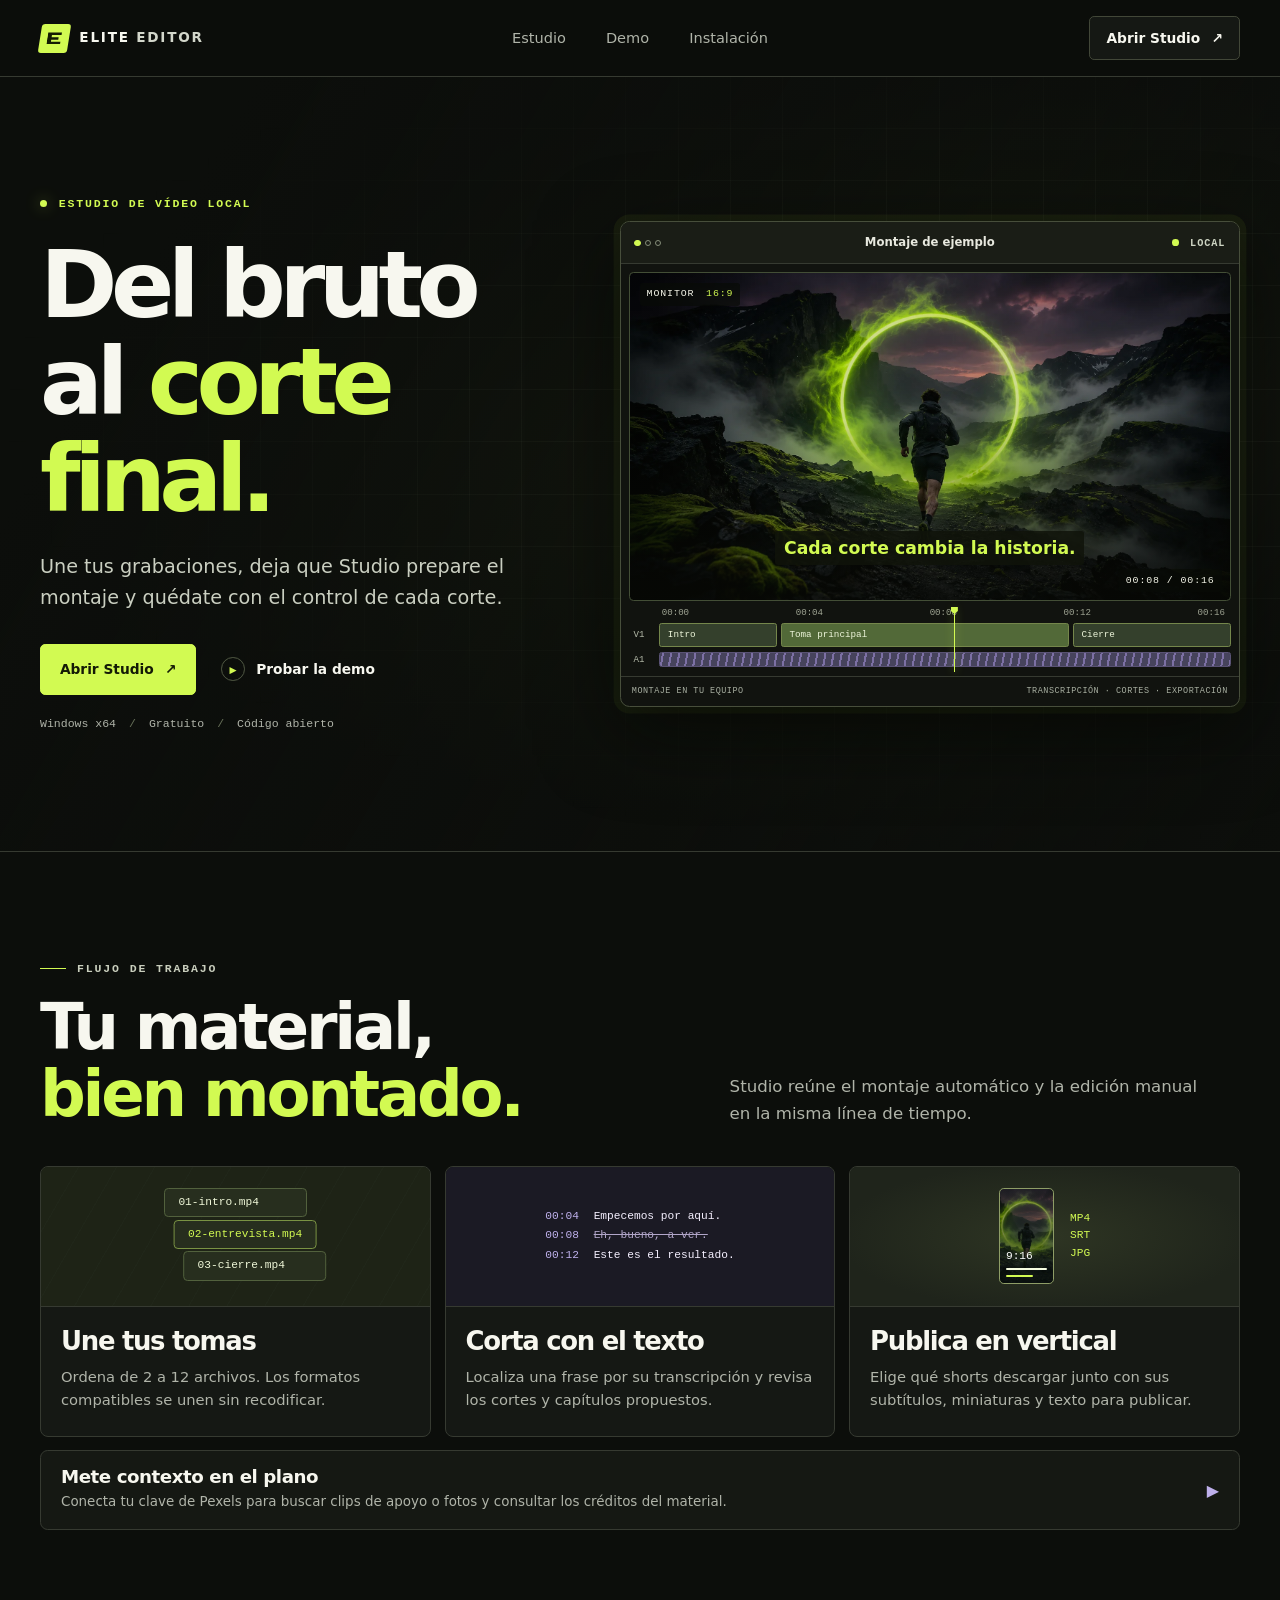
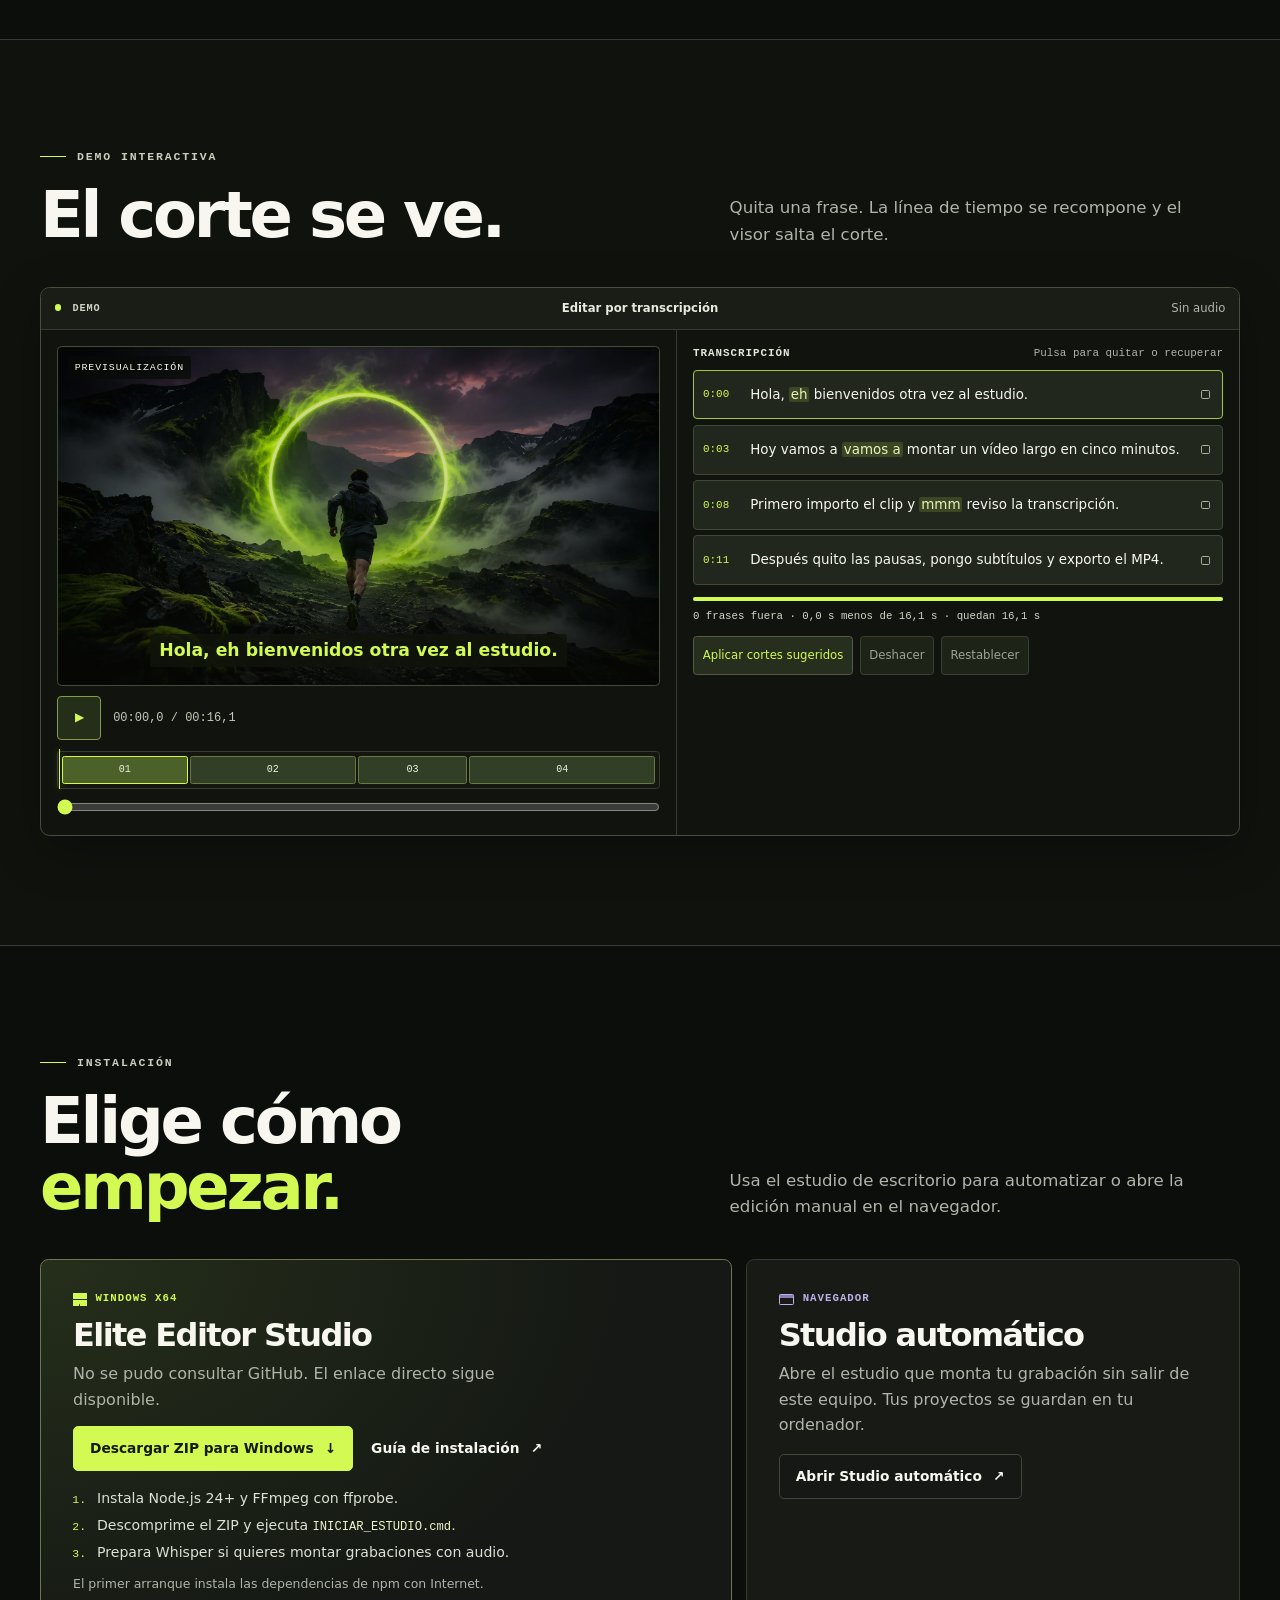
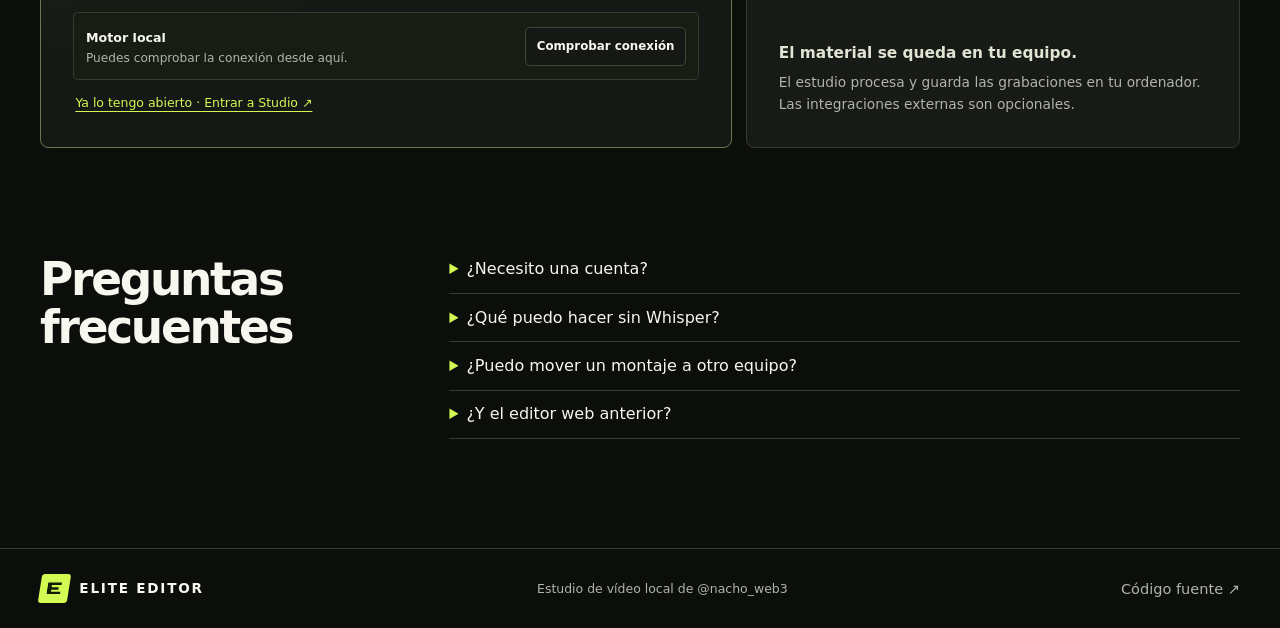
==== commit 534b7379: "Open the automatic Studio from the browser card The "Editor web" button opened the manual OpenCut ed" ====
--- a/index.html
+++ b/index.html
@@ -152,10 +152,10 @@
 				<article class="download-card" id="abrir-editor">
 					<div class="install-platform"><span class="windows-icon" aria-hidden="true"></span> WINDOWS X64</div>
 					<h3>Elite Editor Studio</h3>
-					<p data-release-status role="status">Beta v0.3.0-beta.2 · Descomprime el ZIP en una carpeta.</p>
+					<p data-release-status role="status">Beta v0.3.0-beta.3 · Descomprime el ZIP en una carpeta.</p>
 					<div class="install-actions">
-						<a class="btn btn-primary" href="https://github.com/nachoweb3/elite-editor/releases/download/v0.3.0-beta.2/Elite-Editor-Windows-x64-v0.3.0-beta.2.zip" data-release-link>Descargar ZIP para Windows <span aria-hidden="true">↓</span></a>
-						<a class="btn btn-text" href="https://github.com/nachoweb3/elite-editor/blob/v0.3.0-beta.2/studio/README.md">Guía de instalación <span aria-hidden="true">↗</span></a>
+						<a class="btn btn-primary" href="https://github.com/nachoweb3/elite-editor/releases/download/v0.3.0-beta.3/Elite-Editor-Windows-x64-v0.3.0-beta.3.zip" data-release-link>Descargar ZIP para Windows <span aria-hidden="true">↓</span></a>
+						<a class="btn btn-text" href="https://github.com/nachoweb3/elite-editor/blob/v0.3.0-beta.3/studio/README.md">Guía de instalación <span aria-hidden="true">↗</span></a>
 					</div>
 					<ol class="setup-steps">
 						<li>Instala Node.js 24+ y FFmpeg con ffprobe.</li>
@@ -171,9 +171,9 @@
 				</article>
 				<article class="browser-card">
 					<div class="install-platform"><span class="browser-icon" aria-hidden="true"></span> NAVEGADOR</div>
-					<h3>Editor web</h3>
-					<p>Abre una línea de tiempo manual para cortar y organizar tus clips. Tus proyectos se guardan en este navegador.</p>
-					<a class="btn btn-outline" href="./editor/#/projects">Abrir editor web <span aria-hidden="true">↗</span></a>
+					<h3>Studio automático</h3>
+					<p>Abre el estudio que monta tu grabación sin salir de este equipo. Tus proyectos se guardan en tu ordenador.</p>
+					<a class="btn btn-outline" href="http://127.0.0.1:5173/?workspace=automatic" target="_blank" rel="noreferrer">Abrir Studio automático <span aria-hidden="true">↗</span></a>
 					<div class="privacy-card" id="local"><b>El material se queda en tu equipo.</b><p>El estudio procesa y guarda las grabaciones en tu ordenador. Las integraciones externas son opcionales.</p></div>
 				</article>
 			</div>
@@ -182,9 +182,10 @@
 		<section id="faq" class="section wrap faq">
 			<h2>Preguntas frecuentes</h2>
 			<div>
-				<details><summary>¿Necesito una cuenta?</summary><p>Studio utiliza una cuenta local para tus proyectos. El editor web funciona sin cuenta.</p></details>
+				<details><summary>¿Necesito una cuenta?</summary><p>Studio utiliza una cuenta local para tus proyectos.</p></details>
 				<details><summary>¿Qué puedo hacer sin Whisper?</summary><p>Unir clips, editar a mano y exportar con FFmpeg. Whisper permite transcribir y montar de forma automática grabaciones con audio.</p></details>
 				<details><summary>¿Puedo mover un montaje a otro equipo?</summary><p>Usa Paquete .zip en Studio para guardar el montaje y los recursos que utiliza. Puedes recuperarlo desde la galería multimedia.</p></details>
+				<details><summary>¿Y el editor web anterior?</summary><p>Sigue disponible para los proyectos que ya tengas guardados en el navegador. <a href="./editor/#/projects">Editor manual (sin automatización) <span aria-hidden="true">↗</span></a></p></details>
 			</div>
 		</section>
 	</main>
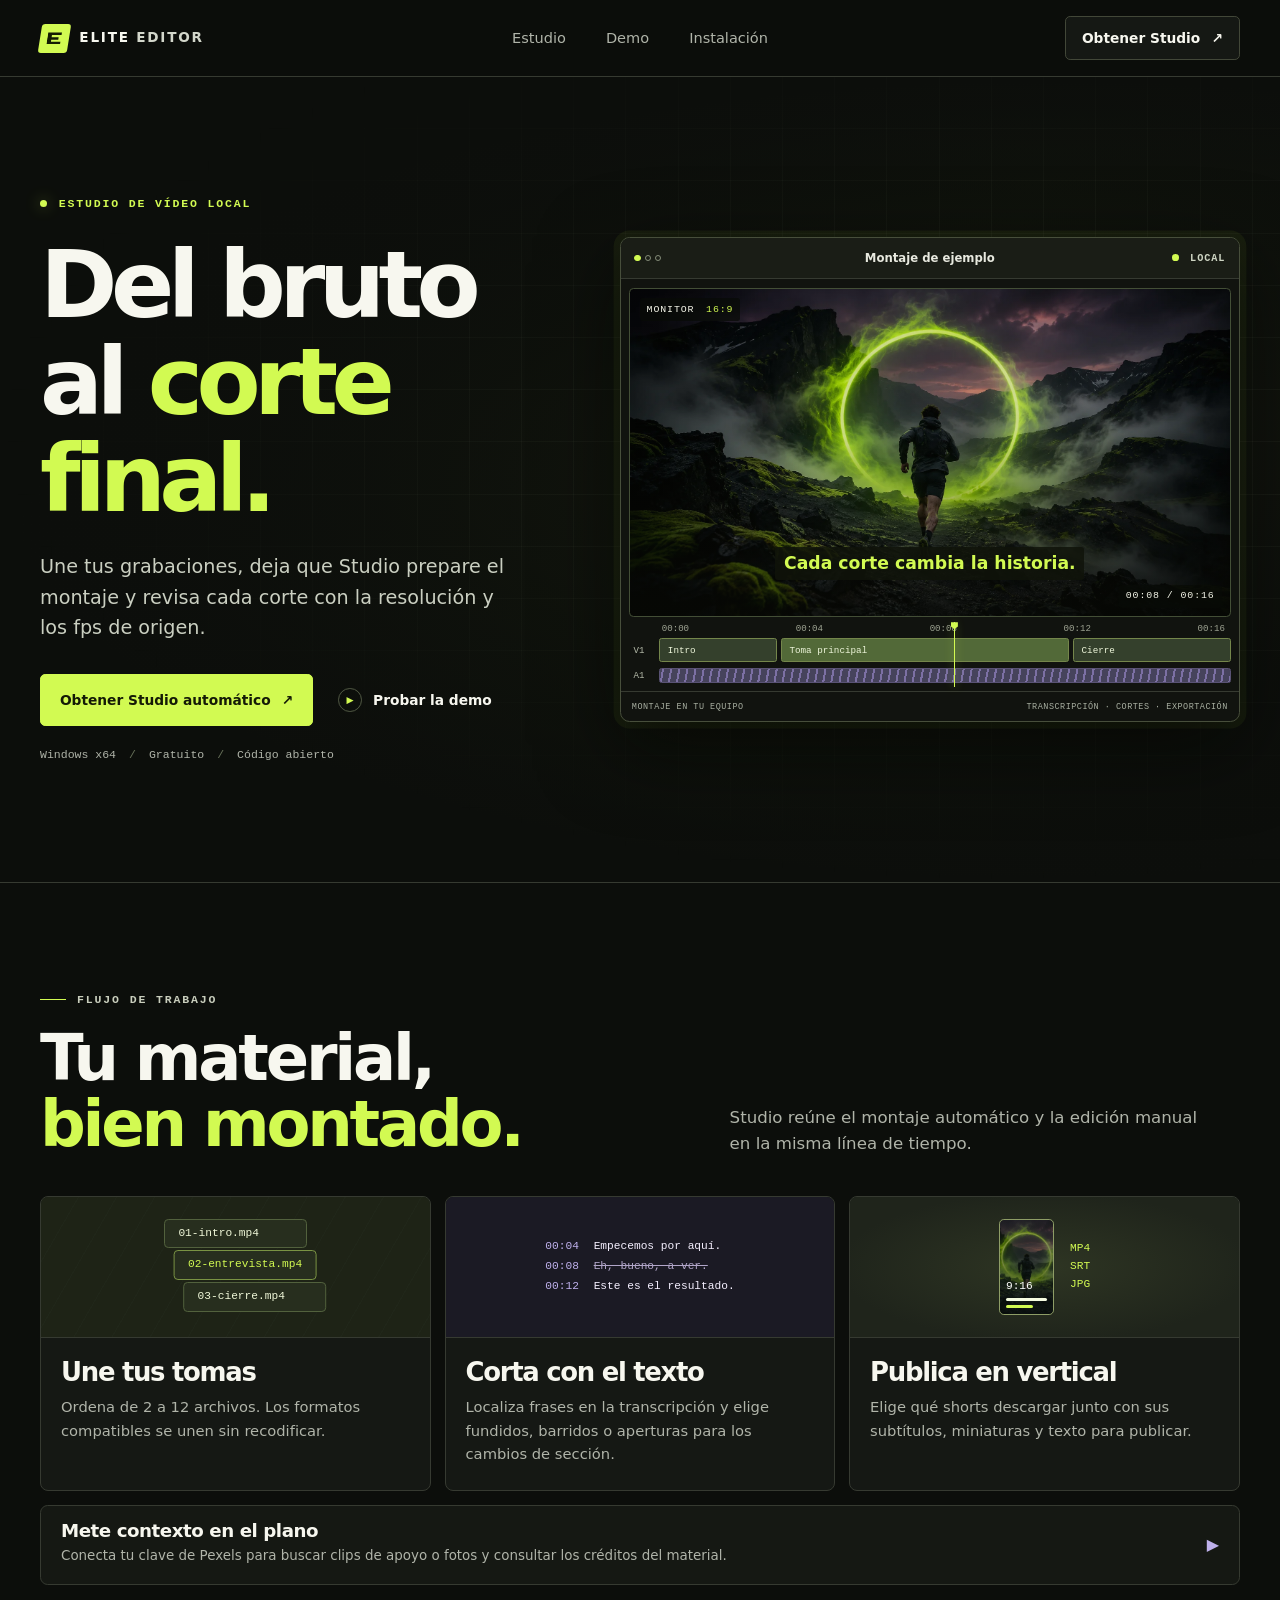
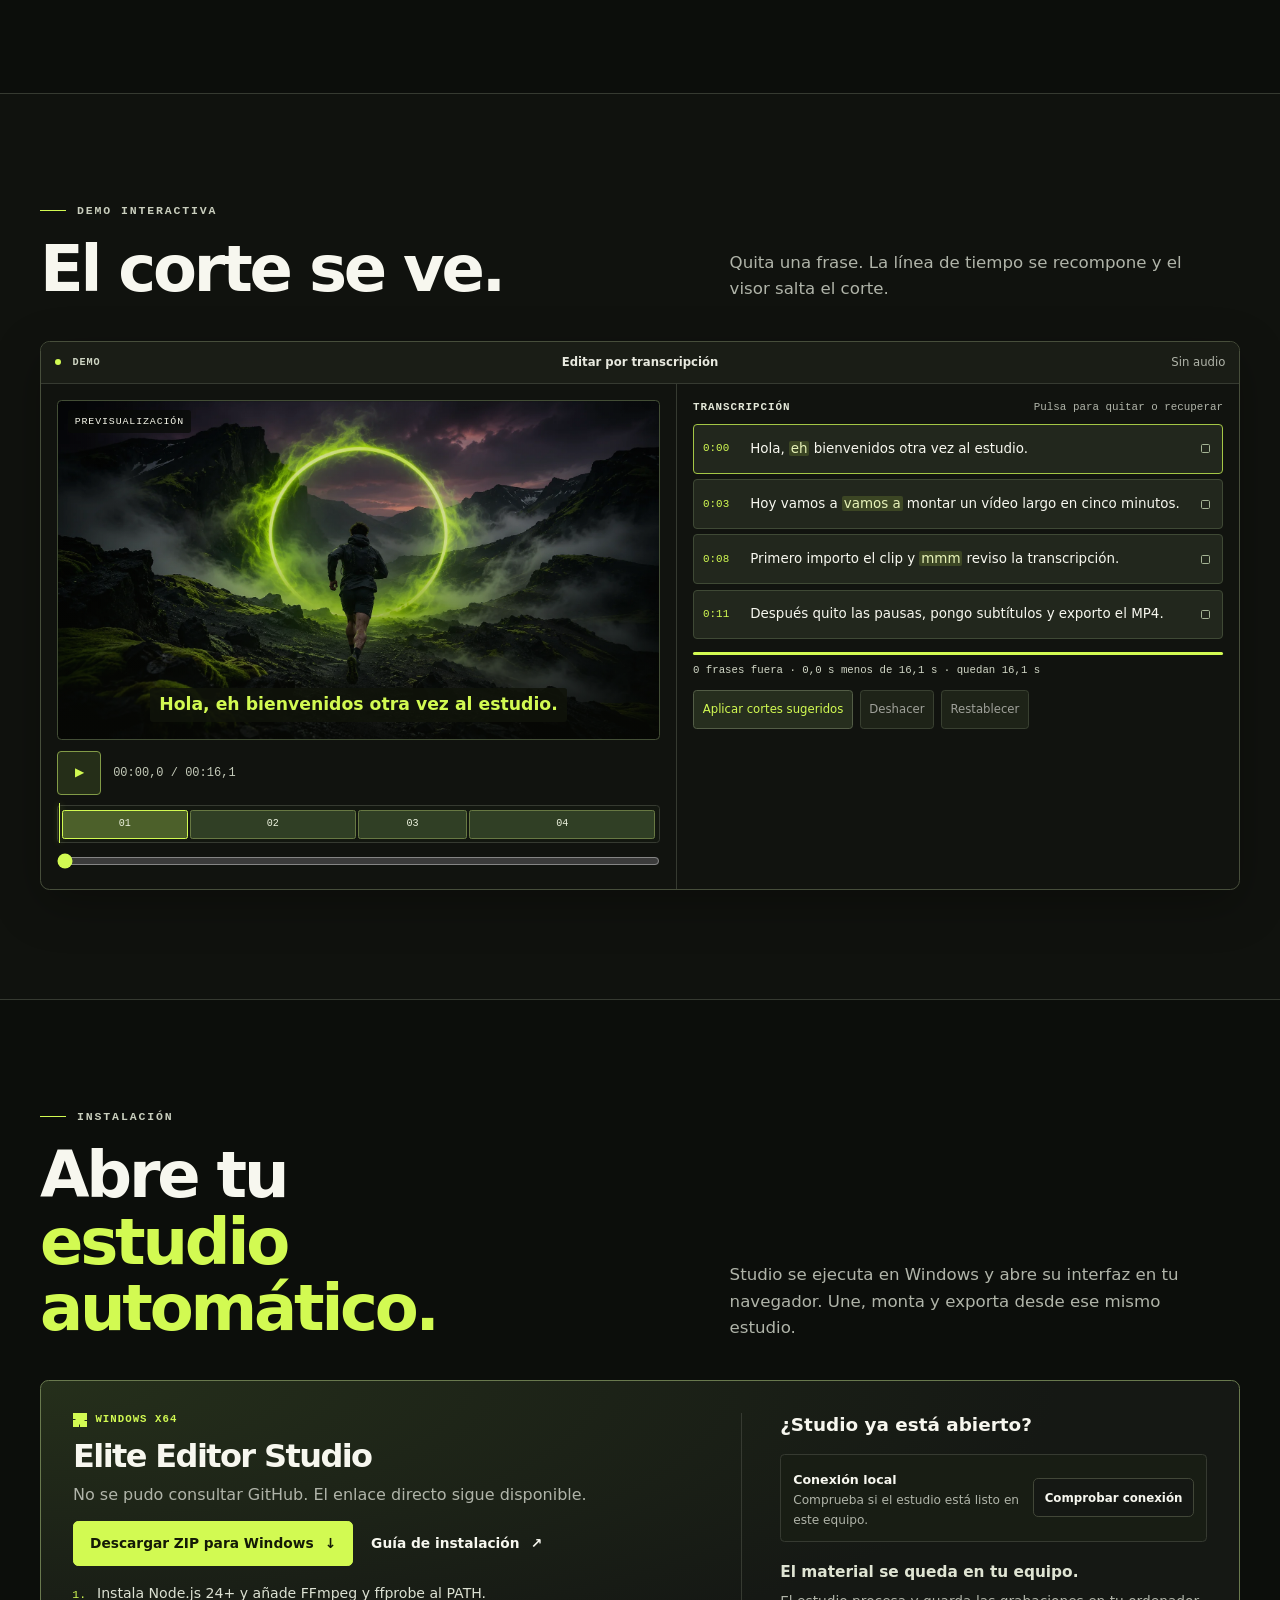
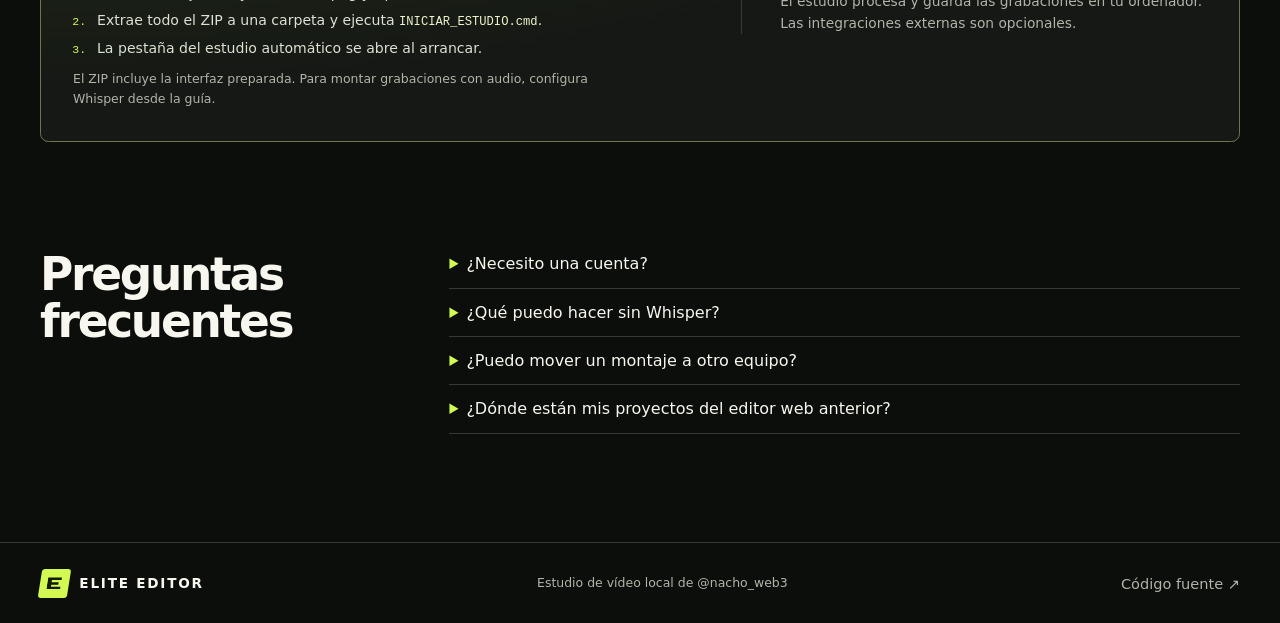
==== commit 21962c7f: "Direct the landing to the automatic Windows studio" ====
--- a/index.html
+++ b/index.html
@@ -15,8 +15,8 @@
 	<meta property="og:url" content="https://nachoweb3.github.io/elite-editor-landing/">
 	<meta property="og:image" content="https://nachoweb3.github.io/elite-editor-landing/assets/elite-orbit.webp">
 	<meta name="twitter:card" content="summary_large_image">
-	<link rel="stylesheet" href="assets/landing-orbit.css?v=2">
-	<script src="assets/landing-app.js?v=orbit-2" defer></script>
+	<link rel="stylesheet" href="assets/landing-orbit.css?v=4">
+	<script src="assets/landing-app.js?v=orbit-4" defer></script>
 </head>
 <body>
 	<a class="skip-link" href="#contenido">Saltar al contenido</a>
@@ -26,11 +26,11 @@
 			<nav class="lp-links" aria-label="Navegación principal">
 				<a href="#funciones">Estudio</a><a href="#demo">Demo</a><a href="#instalar">Instalación</a>
 			</nav>
-			<a class="btn btn-outline header-launch" href="#abrir-editor" data-studio-entry>Abrir Studio <span aria-hidden="true">↗</span></a>
+			<a class="btn btn-outline header-launch" href="#abrir-editor" data-studio-entry data-open-label="Abrir Studio"><span data-studio-entry-label>Obtener Studio</span> <span aria-hidden="true">↗</span></a>
 			<button type="button" class="lp-menu-btn" aria-controls="lp-mobile-menu" aria-expanded="false" aria-label="Abrir menú de navegación"><span></span><span></span></button>
 		</div>
 		<nav class="mobile-menu" id="lp-mobile-menu" aria-label="Navegación móvil" hidden>
-			<a href="#funciones">Estudio</a><a href="#demo">Demo interactiva</a><a href="#instalar">Instalación</a><a href="#abrir-editor" data-studio-entry>Abrir Studio <span aria-hidden="true">↗</span></a>
+			<a href="#funciones">Estudio</a><a href="#demo">Demo interactiva</a><a href="#instalar">Instalación</a><a href="#abrir-editor" data-studio-entry data-open-label="Abrir Studio automático"><span data-studio-entry-label>Obtener Studio automático</span> <span aria-hidden="true">↗</span></a>
 		</nav>
 	</header>
 	<main id="contenido" tabindex="-1">
@@ -39,9 +39,9 @@
 				<div class="hero-copy">
 					<p class="eyebrow"><span class="signal" aria-hidden="true"></span> Estudio de vídeo local</p>
 					<h1 id="hero-title">Del bruto<br>al <em>corte final.</em></h1>
-					<p class="hero-description">Une tus grabaciones, deja que Studio prepare el montaje y quédate con el control de cada corte.</p>
+					<p class="hero-description">Une tus grabaciones, deja que Studio prepare el montaje y revisa cada corte con la resolución y los fps de origen.</p>
 					<div class="hero-actions">
-						<a class="btn btn-primary" href="#abrir-editor" data-studio-entry>Abrir Studio <span aria-hidden="true">↗</span></a>
+						<a class="btn btn-primary" href="#abrir-editor" data-studio-entry data-open-label="Abrir Studio automático"><span data-studio-entry-label>Obtener Studio automático</span> <span aria-hidden="true">↗</span></a>
 						<a class="btn btn-text" href="#demo"><span class="play-icon" aria-hidden="true">▶</span> Probar la demo</a>
 					</div>
 					<p class="hero-meta">Windows x64 <span aria-hidden="true">/</span> Gratuito <span aria-hidden="true">/</span> Código abierto</p>
@@ -83,7 +83,7 @@
 				</article>
 				<article class="tool-card">
 					<div class="card-graphic transcript-graphic" aria-hidden="true"><span><i>00:04</i> Empecemos por aquí.</span><span><i>00:08</i> <s>Eh, bueno, a ver.</s></span><span><i>00:12</i> Este es el resultado.</span></div>
-					<div class="tool-copy"><h3>Corta con el texto</h3><p>Localiza una frase por su transcripción y revisa los cortes y capítulos propuestos.</p></div>
+					<div class="tool-copy"><h3>Corta con el texto</h3><p>Localiza frases en la transcripción y elige fundidos, barridos o aperturas para los cambios de sección.</p></div>
 				</article>
 				<article class="tool-card" id="auto-shorts">
 					<div class="card-graphic shorts-graphic" aria-hidden="true"><div><span>9:16</span><i></i><i></i></div><div><span>MP4</span><span>SRT</span><span>JPG</span></div></div>
@@ -145,38 +145,35 @@
 		<section class="section wrap install" id="instalar">
 			<div class="section-heading">
 				<p class="eyebrow eyebrow-muted">Instalación</p>
-				<h2>Elige cómo<br><em>empezar.</em></h2>
-				<p>Usa el estudio de escritorio para automatizar o abre la edición manual en el navegador.</p>
+				<h2>Abre tu<br><em>estudio automático.</em></h2>
+				<p>Studio se ejecuta en Windows y abre su interfaz en tu navegador. Une, monta y exporta desde ese mismo estudio.</p>
 			</div>
-			<div class="install-grid">
-				<article class="download-card" id="abrir-editor">
+			<article class="download-card" id="abrir-editor">
+				<div class="setup-flow">
 					<div class="install-platform"><span class="windows-icon" aria-hidden="true"></span> WINDOWS X64</div>
 					<h3>Elite Editor Studio</h3>
-					<p data-release-status role="status">Beta v0.3.0-beta.3 · Descomprime el ZIP en una carpeta.</p>
+					<p data-release-status role="status">Beta v0.3.0-beta.4 · Descomprime el ZIP en una carpeta.</p>
 					<div class="install-actions">
-						<a class="btn btn-primary" href="https://github.com/nachoweb3/elite-editor/releases/download/v0.3.0-beta.3/Elite-Editor-Windows-x64-v0.3.0-beta.3.zip" data-release-link>Descargar ZIP para Windows <span aria-hidden="true">↓</span></a>
-						<a class="btn btn-text" href="https://github.com/nachoweb3/elite-editor/blob/v0.3.0-beta.3/studio/README.md">Guía de instalación <span aria-hidden="true">↗</span></a>
+						<a class="btn btn-primary" href="https://github.com/nachoweb3/elite-editor/releases/download/v0.3.0-beta.4/Elite-Editor-Windows-x64-v0.3.0-beta.4.zip" data-release-link data-release-tag="v0.3.0-beta.4">Descargar ZIP para Windows <span aria-hidden="true">↓</span></a>
+						<a class="btn btn-text" href="https://github.com/nachoweb3/elite-editor/blob/v0.3.0-beta.4/studio/README.md">Guía de instalación <span aria-hidden="true">↗</span></a>
 					</div>
 					<ol class="setup-steps">
-						<li>Instala Node.js 24+ y FFmpeg con ffprobe.</li>
-						<li>Descomprime el ZIP y ejecuta <code>INICIAR_ESTUDIO.cmd</code>.</li>
-						<li>Prepara Whisper si quieres montar grabaciones con audio.</li>
+						<li>Instala Node.js 24+ y añade FFmpeg y ffprobe al PATH.</li>
+						<li>Extrae todo el ZIP a una carpeta y ejecuta <code>INICIAR_ESTUDIO.cmd</code>.</li>
+						<li>La pestaña del estudio automático se abre al arrancar.</li>
 					</ol>
-					<p class="setup-note">El primer arranque instala las dependencias de npm con Internet.</p>
+					<p class="setup-note">El ZIP incluye la interfaz preparada. Para montar grabaciones con audio, configura Whisper desde la guía.</p>
+				</div>
+				<div class="studio-access">
+					<h4>¿Studio ya está abierto?</h4>
 					<div class="local-check" data-engine-state="unknown">
-						<div><b>Motor local</b><p role="status" data-engine-label>Puedes comprobar la conexión desde aquí.</p></div>
+						<div><b>Conexión local</b><p role="status" data-engine-label>Comprueba si el estudio está listo en este equipo.</p></div>
 						<button type="button" class="btn btn-outline" data-engine-check hidden>Comprobar conexión</button>
 					</div>
-					<a class="launch-inline" href="http://127.0.0.1:5173/?workspace=automatic" data-studio-url target="_blank" rel="noreferrer">Ya lo tengo abierto · Entrar a Studio <span aria-hidden="true">↗</span></a>
-				</article>
-				<article class="browser-card">
-					<div class="install-platform"><span class="browser-icon" aria-hidden="true"></span> NAVEGADOR</div>
-					<h3>Studio automático</h3>
-					<p>Abre el estudio que monta tu grabación sin salir de este equipo. Tus proyectos se guardan en tu ordenador.</p>
-					<a class="btn btn-outline" href="http://127.0.0.1:5173/?workspace=automatic" target="_blank" rel="noreferrer">Abrir Studio automático <span aria-hidden="true">↗</span></a>
+					<a class="launch-inline" href="http://127.0.0.1:5173/?workspace=automatic" data-studio-url target="_blank" rel="noreferrer" hidden>Abrir Studio automático <span aria-hidden="true">↗</span></a>
 					<div class="privacy-card" id="local"><b>El material se queda en tu equipo.</b><p>El estudio procesa y guarda las grabaciones en tu ordenador. Las integraciones externas son opcionales.</p></div>
-				</article>
-			</div>
+				</div>
+			</article>
 		</section>
 
 		<section id="faq" class="section wrap faq">
@@ -185,7 +182,7 @@
 				<details><summary>¿Necesito una cuenta?</summary><p>Studio utiliza una cuenta local para tus proyectos.</p></details>
 				<details><summary>¿Qué puedo hacer sin Whisper?</summary><p>Unir clips, editar a mano y exportar con FFmpeg. Whisper permite transcribir y montar de forma automática grabaciones con audio.</p></details>
 				<details><summary>¿Puedo mover un montaje a otro equipo?</summary><p>Usa Paquete .zip en Studio para guardar el montaje y los recursos que utiliza. Puedes recuperarlo desde la galería multimedia.</p></details>
-				<details><summary>¿Y el editor web anterior?</summary><p>Sigue disponible para los proyectos que ya tengas guardados en el navegador. <a href="./editor/#/projects">Editor manual (sin automatización) <span aria-hidden="true">↗</span></a></p></details>
+				<details><summary>¿Dónde están mis proyectos del editor web anterior?</summary><p>Siguen en el navegador donde los creaste. <a class="legacy-link" href="./editor/#/projects">Editor manual (sin automatización) <span aria-hidden="true">↗</span></a></p></details>
 			</div>
 		</section>
 	</main>
--- a/assets/landing-orbit.css
+++ b/assets/landing-orbit.css
@@ -207,16 +207,17 @@
 .lp-demo-actions button:hover:not([aria-disabled="true"]) { border-color: var(--accent); }
 .noscript { padding: 1rem; color: var(--muted); }
 
-.install-grid { display: grid; grid-template-columns: minmax(0, 1.4fr) minmax(0, 1fr); gap: .85rem; align-items: stretch; }
-.download-card, .browser-card { min-width: 0; border: 1px solid var(--line); border-radius: .52rem; padding: clamp(1rem, 2.6vw, 2rem); background: var(--panel); }
-.download-card { background: radial-gradient(ellipse at top left, #252f1b, #151814 60%); border-color: #69794e; }
-.browser-card { display: flex; flex-direction: column; align-items: flex-start; background: #181a16; }
+.download-card {
+	display: grid; grid-template-columns: minmax(0, 1.35fr) minmax(0, 1fr); gap: clamp(1.2rem, 3vw, 2.4rem); align-items: start;
+	border: 1px solid #69794e; border-radius: .52rem; padding: clamp(1rem, 2.6vw, 2rem);
+	background: radial-gradient(ellipse at top left, #252f1b, #151814 60%);
+}
+.studio-access { min-width: 0; padding-left: clamp(1.2rem, 3vw, 2.4rem); border-left: 1px solid var(--line); }
+.studio-access h4 { margin: 0; line-height: 1.25; font-size: 1.15rem; }
 .install-platform { display: flex; align-items: center; gap: .55rem; color: var(--accent); font: 650 .67rem/1.3 var(--mono); letter-spacing: .095em; margin-bottom: .8rem; }
-.browser-card .install-platform { color: var(--lavender); }
 .windows-icon { width: .85rem; height: .85rem; background: conic-gradient(var(--accent) 0 24.5%, transparent 25% 26.5%, var(--accent) 27% 49.5%, transparent 50% 51.5%, var(--accent) 52% 74.5%, transparent 75% 76.5%, var(--accent) 77%); }
-.browser-icon { width: .95rem; height: .72rem; border: 1px solid var(--lavender); border-radius: .08rem; box-shadow: inset 0 .18rem #8f7cb4; }
-.download-card h3, .browser-card h3 { font-size: 2rem; margin-bottom: .55rem; }
-.download-card > p, .browser-card > p { color: var(--muted); max-width: 27rem; }
+.download-card h3 { font-size: 2rem; margin-bottom: .55rem; }
+.setup-flow > p { color: var(--muted); max-width: 33rem; }
 .install-actions { margin-top: .85rem; gap: .55rem; }
 .setup-steps { padding-left: 1.25rem; margin: 1rem 0 .65rem; color: #dce1d3; font-size: .88rem; }
 .setup-steps li { padding-left: .25rem; margin-bottom: .27rem; }
@@ -231,8 +232,7 @@
 .local-check[data-engine-state="on"] { border-color: #809954; }
 .local-check[data-engine-state="degraded"], .local-check[data-engine-state="off"] { border-color: #756536; }
 .launch-inline { display: inline-block; padding: .6rem .15rem 0; margin: .2rem 0 0; color: var(--accent); text-decoration: underline; text-underline-offset: .22rem; font-size: .78rem; }
-.browser-card > .btn { margin-top: 1rem; }
-.privacy-card { margin-top: auto; padding-top: 2.2rem; }
+.privacy-card { padding-top: 1.1rem; }
 .privacy-card b { color: #dfe4d3; font-size: .96rem; }
 .privacy-card p { color: var(--muted); margin-top: .32rem; font-size: .86rem; }
 .faq { display: grid; grid-template-columns: minmax(12rem, .65fr) minmax(0, 1.35fr); gap: 1.8rem; padding-top: 0; }
@@ -242,6 +242,7 @@
 .faq summary { cursor: pointer; }
 .faq summary::marker { color: var(--accent); }
 .faq p { color: var(--muted); margin: .45rem 0 .12rem 1rem; font-size: .9rem; }
+.legacy-link { display: inline-block; padding-block: .17rem; color: var(--lavender); text-decoration: underline; text-underline-offset: .2rem; }
 .site-footer { border-top: 1px solid var(--line); }
 .footer-inner { display: flex; justify-content: space-between; align-items: center; flex-wrap: wrap; gap: 1rem; min-height: 5rem; padding-block: .72rem; font-size: .78rem; color: var(--muted); }
 .site-footer .wordmark { color: var(--text); }
@@ -257,7 +258,7 @@
 }
 @media (max-width: 810px) {
 	.wrap { width: min(100% - 2.5rem, 41rem); }
-	.hero-grid, .section-heading, .demo-grid, .install-grid { grid-template-columns: minmax(0, 1fr); }
+	.hero-grid, .section-heading, .demo-grid, .download-card { grid-template-columns: minmax(0, 1fr); }
 	.hero-grid { gap: 2.2rem; padding-block: 4rem 3.7rem; }
 	.hero-description { margin-top: 1.1rem; }
 	.section-heading { row-gap: .65rem; margin-bottom: 1.3rem; }
@@ -269,7 +270,7 @@
 	.tool-copy p { font-size: .82rem; }
 	.lp-transcript { border-top: 1px solid var(--line); border-left: 0; }
 	.demo-screen { aspect-ratio: 2.15; }
-	.privacy-card { padding-top: 1.5rem; }
+	.studio-access { padding: 1rem 0 0; border-top: 1px solid var(--line); border-left: 0; }
 }
 @media (max-width: 530px) {
 	html { scroll-padding-top: 5rem; }
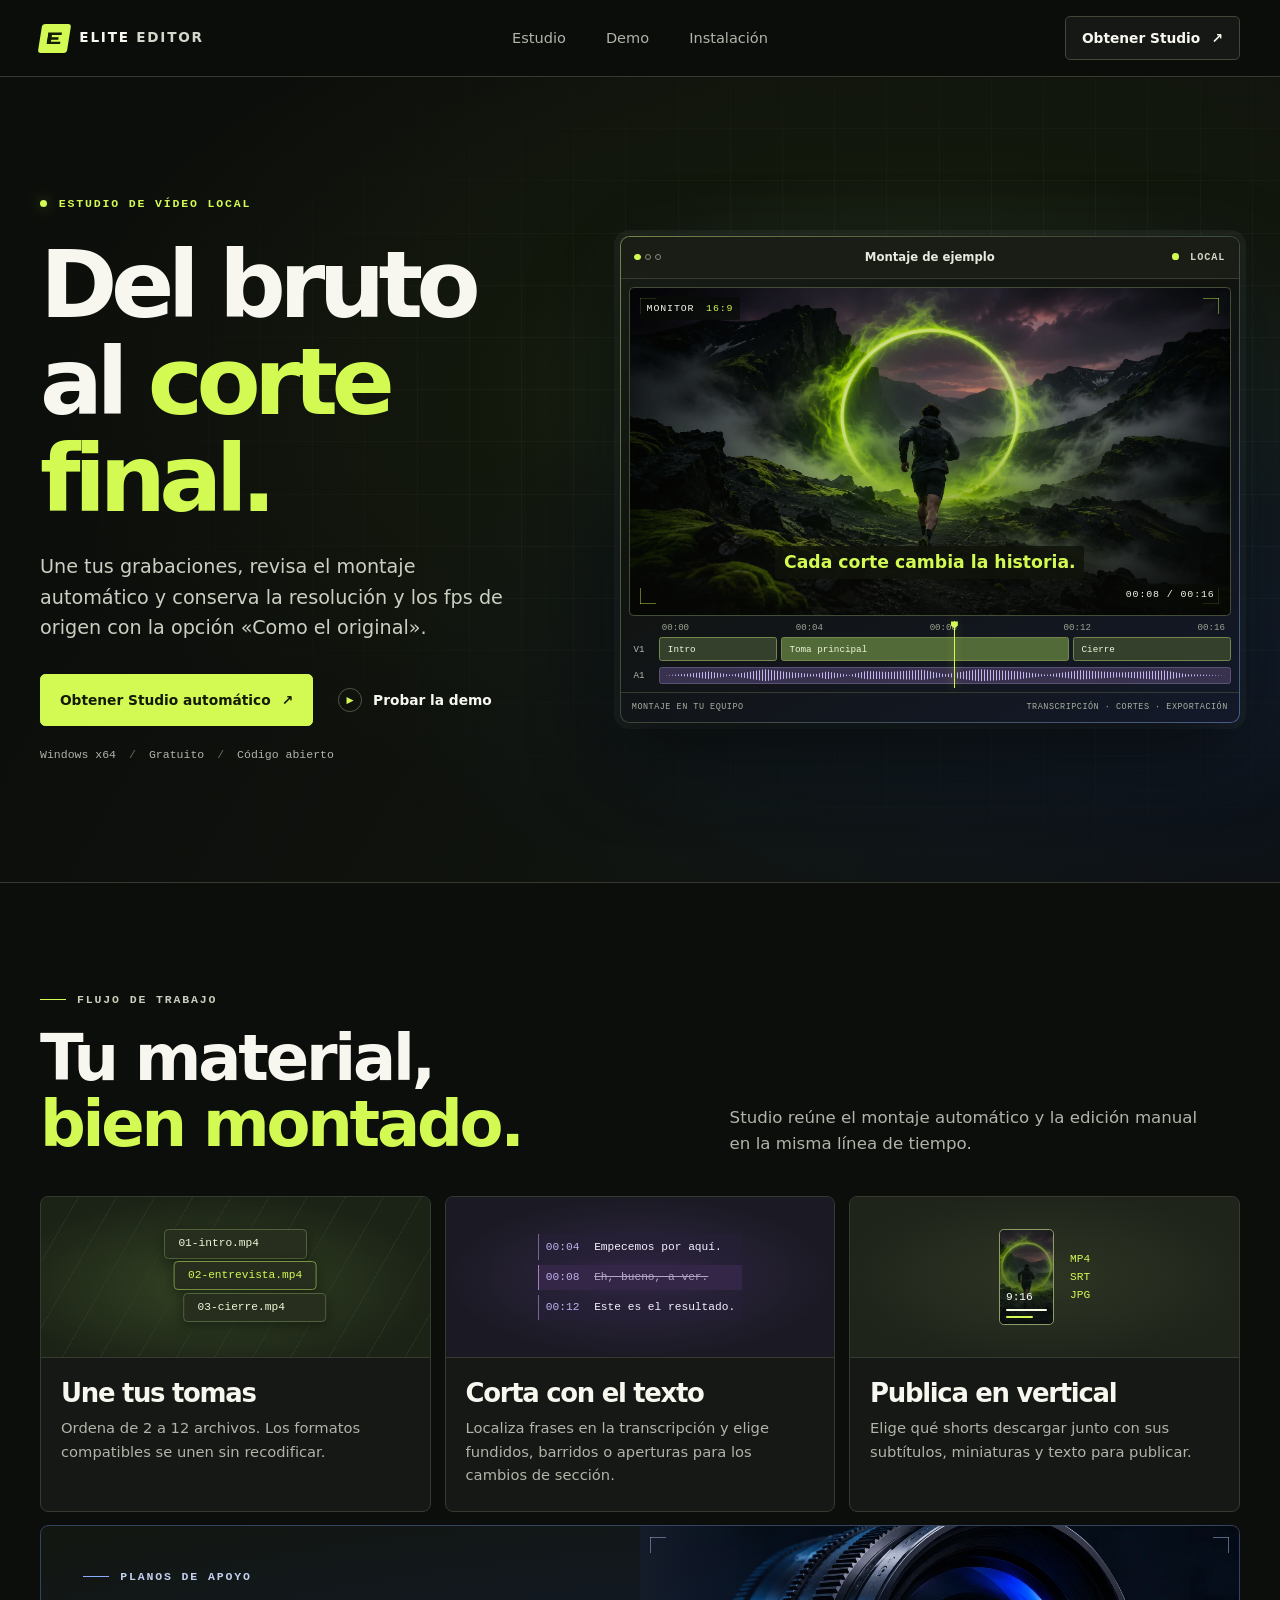
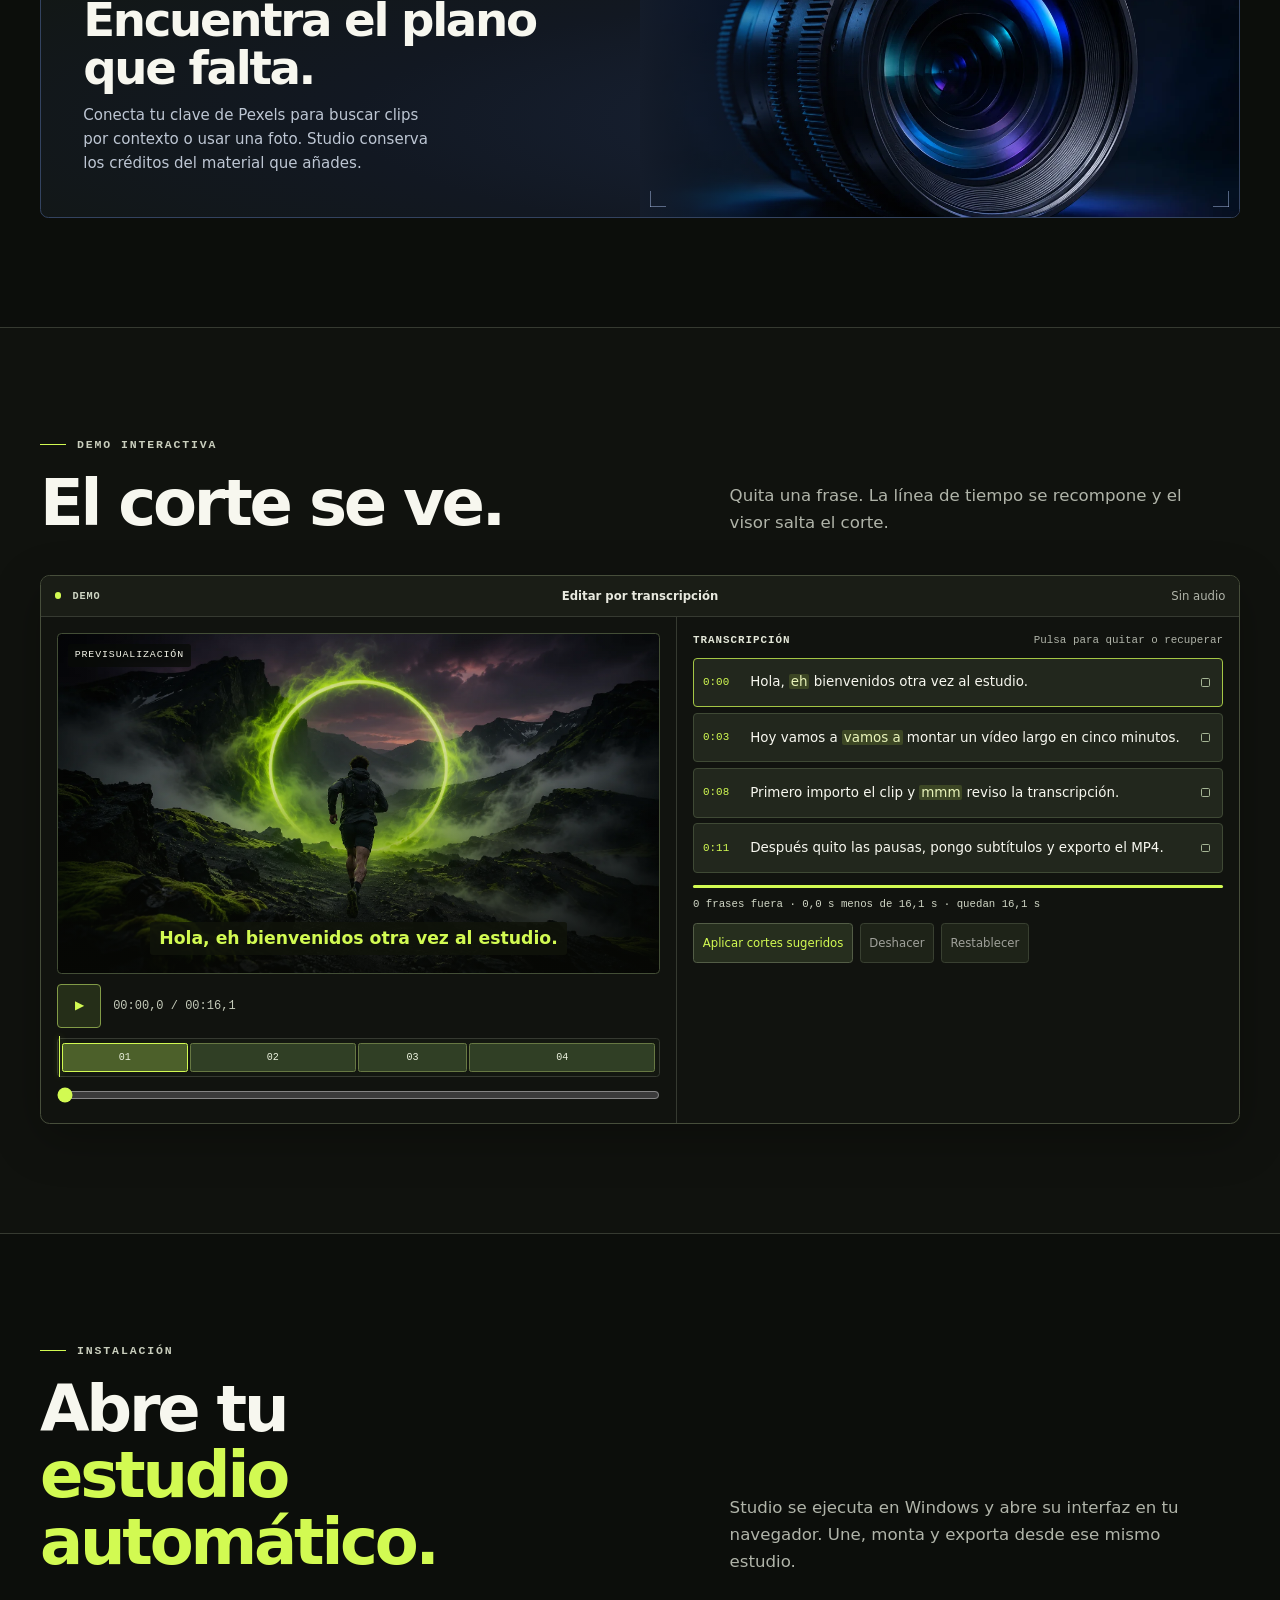
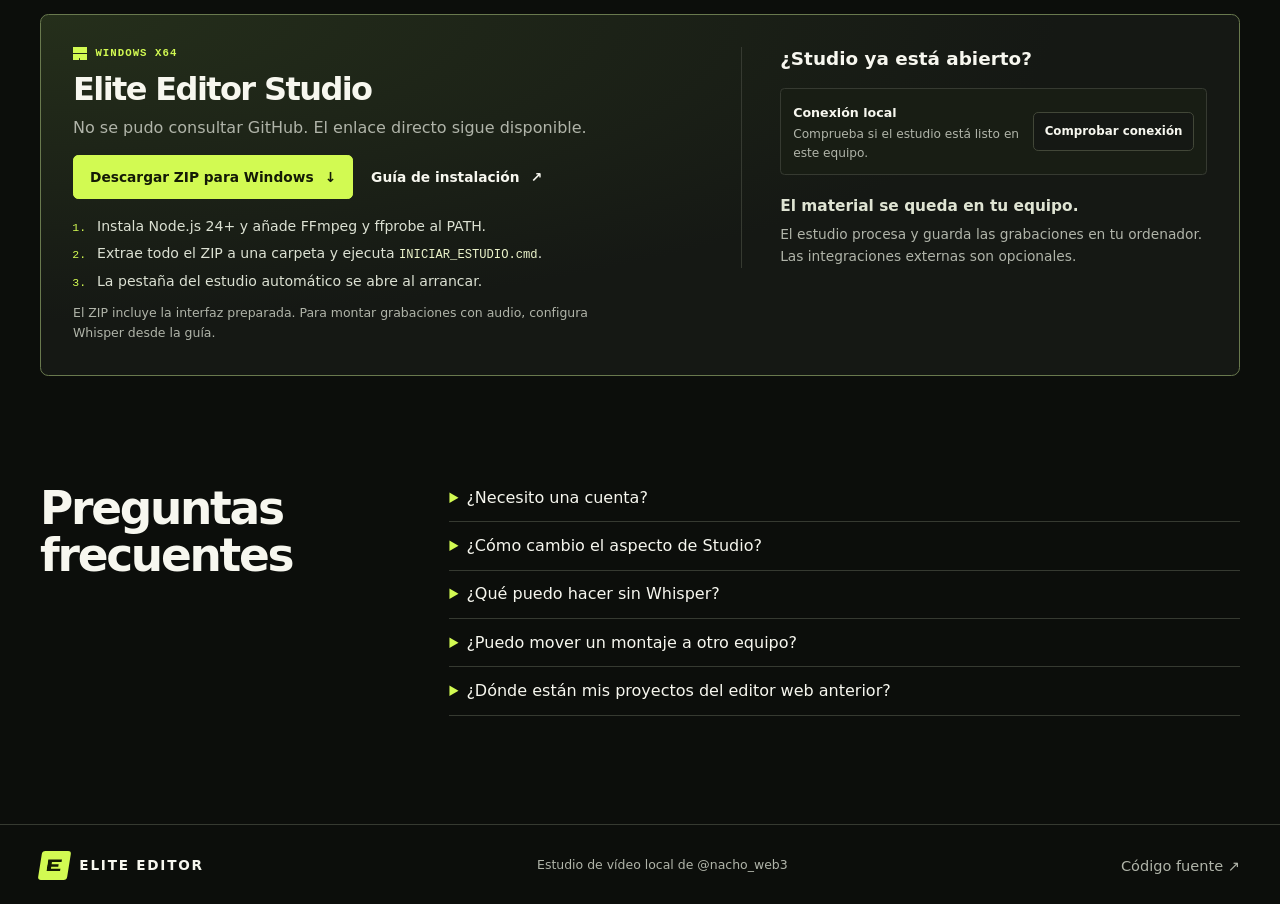
==== commit 4eafc138: "Give the Studio landing a cinematic visual refresh" ====
--- a/index.html
+++ b/index.html
@@ -15,8 +15,8 @@
 	<meta property="og:url" content="https://nachoweb3.github.io/elite-editor-landing/">
 	<meta property="og:image" content="https://nachoweb3.github.io/elite-editor-landing/assets/elite-orbit.webp">
 	<meta name="twitter:card" content="summary_large_image">
-	<link rel="stylesheet" href="assets/landing-orbit.css?v=4">
-	<script src="assets/landing-app.js?v=orbit-4" defer></script>
+	<link rel="stylesheet" href="assets/landing-orbit.css?v=4.1">
+	<script src="assets/landing-app.js?v=orbit-4.1" defer></script>
 </head>
 <body>
 	<a class="skip-link" href="#contenido">Saltar al contenido</a>
@@ -39,7 +39,7 @@
 				<div class="hero-copy">
 					<p class="eyebrow"><span class="signal" aria-hidden="true"></span> Estudio de vídeo local</p>
 					<h1 id="hero-title">Del bruto<br>al <em>corte final.</em></h1>
-					<p class="hero-description">Une tus grabaciones, deja que Studio prepare el montaje y revisa cada corte con la resolución y los fps de origen.</p>
+					<p class="hero-description">Une tus grabaciones, revisa el montaje automático y conserva la resolución y los fps de origen con la opción «Como el original».</p>
 					<div class="hero-actions">
 						<a class="btn btn-primary" href="#abrir-editor" data-studio-entry data-open-label="Abrir Studio automático"><span data-studio-entry-label>Obtener Studio automático</span> <span aria-hidden="true">↗</span></a>
 						<a class="btn btn-text" href="#demo"><span class="play-icon" aria-hidden="true">▶</span> Probar la demo</a>
@@ -91,8 +91,12 @@
 				</article>
 			</div>
 			<aside class="resource-note" aria-labelledby="resource-title">
-				<div><h3 id="resource-title">Mete contexto en el plano</h3><p>Conecta tu clave de Pexels para buscar clips de apoyo o fotos y consultar los créditos del material.</p></div>
-				<span aria-hidden="true">▶</span>
+				<div class="resource-copy">
+					<p class="eyebrow eyebrow-muted">Planos de apoyo</p>
+					<h3 id="resource-title">Encuentra el plano que falta.</h3>
+					<p>Conecta tu clave de Pexels para buscar clips por contexto o usar una foto. Studio conserva los créditos del material que añades.</p>
+				</div>
+				<div class="resource-visual" aria-hidden="true"><img src="assets/studio-lens.webp" width="1120" height="630" alt="" loading="lazy" decoding="async"></div>
 			</aside>
 		</section>
 
@@ -180,6 +184,7 @@
 			<h2>Preguntas frecuentes</h2>
 			<div>
 				<details><summary>¿Necesito una cuenta?</summary><p>Studio utiliza una cuenta local para tus proyectos.</p></details>
+				<details><summary>¿Cómo cambio el aspecto de Studio?</summary><p>En el menú Tema visual del estudio instalado puedes elegir Azul cobalto o Lima. Los dos temas incluyen las mismas herramientas de montaje automático.</p></details>
 				<details><summary>¿Qué puedo hacer sin Whisper?</summary><p>Unir clips, editar a mano y exportar con FFmpeg. Whisper permite transcribir y montar de forma automática grabaciones con audio.</p></details>
 				<details><summary>¿Puedo mover un montaje a otro equipo?</summary><p>Usa Paquete .zip en Studio para guardar el montaje y los recursos que utiliza. Puedes recuperarlo desde la galería multimedia.</p></details>
 				<details><summary>¿Dónde están mis proyectos del editor web anterior?</summary><p>Siguen en el navegador donde los creaste. <a class="legacy-link" href="./editor/#/projects">Editor manual (sin automatización) <span aria-hidden="true">↗</span></a></p></details>
--- a/assets/landing-orbit.css
+++ b/assets/landing-orbit.css
@@ -74,14 +74,15 @@
 .hero {
 	position: relative; isolation: isolate; border-bottom: 1px solid var(--line);
 	background:
-		linear-gradient(120deg, #0c0e0b 15%, rgb(12 14 11 / 50%) 63%, #0c0e0b 100%),
-		radial-gradient(ellipse at 82% 50%, #292c1a 0%, #13180d 42%, #0c0e0b 70%);
+		radial-gradient(ellipse at 91% 72%, #111d3b8c 0%, transparent 47%),
+		radial-gradient(ellipse at 72% 39%, #26331b 0%, #13180d 33%, transparent 68%),
+		linear-gradient(120deg, #0c0e0b 17%, #10140e 65%, #0c0e0b 100%);
 }
 .hero::before {
 	content: ""; position: absolute; inset: 0; z-index: -1; pointer-events: none;
 	background: repeating-linear-gradient(to right, transparent 0 3.2rem, #aab99911 3.2rem calc(3.2rem + 1px)),
 		repeating-linear-gradient(to bottom, transparent 0 3.2rem, #aab99911 3.2rem calc(3.2rem + 1px));
-	mask-image: radial-gradient(ellipse at 78% 44%, black 10%, transparent 72%);
+	mask-image: radial-gradient(ellipse at 78% 44%, black 15%, transparent 74%);
 }
 .hero-grid { display: grid; grid-template-columns: minmax(0, .92fr) minmax(0, 1.08fr); align-items: center; gap: clamp(1.6rem, 4vw, 4.1rem); padding-block: clamp(4.2rem, 9.3vw, 9rem); }
 .hero-copy, .hero-studio { min-width: 0; }
@@ -96,7 +97,12 @@
 .hero-meta { margin-top: 1.25rem; color: var(--muted); font: .72rem/1.5 var(--mono); }
 .hero-meta span { color: #68715a; margin-inline: .38rem; }
 .hero-studio, .demo-studio { border: 1px solid #474e3b; background: #11130f; border-radius: .6rem; overflow: hidden; }
-.hero-studio { box-shadow: 0 1.5rem 5rem #030501a0, 0 0 0 .4rem #c3ec4110; }
+.hero-studio {
+	border-color: transparent;
+	background: linear-gradient(155deg, #171e16, #11130f 42%, #13192a) padding-box,
+		linear-gradient(135deg, #77854c, #3b4635 45%, #485d89) border-box;
+	box-shadow: 0 2rem 5rem #030501b0, 0 0 0 .38rem #a4aeb013, 1rem 1.5rem 6rem #335ca121;
+}
 .studio-bar { display: grid; align-items: center; grid-template-columns: 1fr auto 1fr; gap: .5rem; min-height: 2.6rem; padding: .5rem .85rem; background: #1a1d16; border-bottom: 1px solid var(--line); color: #e8e9df; font-size: .73rem; }
 .window-pips { display: flex; gap: .25rem; }
 .window-pips i { width: .4rem; height: .4rem; border-radius: 50%; border: 1px solid #858d79; }
@@ -109,6 +115,20 @@
 	overflow: hidden; border: 1px solid #434e36; border-radius: .28rem; background-color: #1c2718;
 	background-image: linear-gradient(180deg, #11160f25 45%, #0a0c079c 100%), url("elite-orbit.webp"), url("demo-lake.webp");
 	background-size: cover; background-position: center;
+}
+.hero-monitor::after, .resource-visual::after {
+	content: ""; position: absolute; z-index: 0; inset: .65rem; pointer-events: none;
+	--framing: #d2fa5270;
+	--bracket: 1rem;
+	background: linear-gradient(var(--framing), var(--framing)) 0 0 / var(--bracket) 1px,
+		linear-gradient(var(--framing), var(--framing)) 0 0 / 1px var(--bracket),
+		linear-gradient(var(--framing), var(--framing)) 100% 0 / var(--bracket) 1px,
+		linear-gradient(var(--framing), var(--framing)) 100% 0 / 1px var(--bracket),
+		linear-gradient(var(--framing), var(--framing)) 0 100% / var(--bracket) 1px,
+		linear-gradient(var(--framing), var(--framing)) 0 100% / 1px var(--bracket),
+		linear-gradient(var(--framing), var(--framing)) 100% 100% / var(--bracket) 1px,
+		linear-gradient(var(--framing), var(--framing)) 100% 100% / 1px var(--bracket);
+	background-repeat: no-repeat;
 }
 .view-label, .monitor-time { position: absolute; z-index: 1; font: .62rem/1 var(--mono); letter-spacing: .09em; color: #f5f6e9; padding: .4rem .44rem; border-radius: .17rem; background: #080b07b5; }
 .view-label { inset: .6rem auto auto .6rem; }
@@ -123,7 +143,11 @@
 .clip { flex: 1; min-width: 0; white-space: nowrap; overflow: hidden; text-overflow: ellipsis; padding: .34rem .48rem; border: 1px solid #74864b; border-radius: .16rem; color: #eef6db; background: #34402c; font: normal .58rem/1.2 var(--mono); }
 .clip-b { flex: 2.7; background: #526938; }
 .clip-c { flex: 1.4; }
-.clip-audio { min-height: .94rem; border-color: #595274; background: repeating-linear-gradient(100deg, #46435c 0 2px, #7c70a4 2px 4px, #46435c 4px 8px); }
+.clip-audio { position: relative; min-height: 1.05rem; border-color: #595274; background: #39324e; }
+.clip-audio::after {
+	content: ""; position: absolute; inset: .05rem .2rem; background: repeating-linear-gradient(90deg, #c5b6f2 0 1px, transparent 1px 3px);
+	clip-path: polygon(0 50%, 4% 41%, 8% 22%, 12% 46%, 18% 5%, 22% 26%, 27% 42%, 29% 22%, 33% 48%, 36% 19%, 40% 26%, 46% 8%, 50% 42%, 56% 4%, 63% 20%, 68% 47%, 74% 12%, 81% 30%, 89% 15%, 93% 43%, 100% 50%, 93% 59%, 89% 87%, 81% 65%, 74% 83%, 68% 54%, 63% 81%, 56% 96%, 50% 59%, 46% 86%, 40% 76%, 36% 81%, 33% 54%, 29% 80%, 27% 58%, 22% 75%, 18% 95%, 12% 55%, 8% 78%, 4% 58%);
+}
 .hero-playhead { position: absolute; top: .36rem; bottom: .24rem; left: 54%; width: 1px; background: var(--accent); box-shadow: 0 0 .55rem #c6f33caa; }
 .hero-playhead::before { content: ""; position: absolute; top: 0; left: -3px; width: 7px; height: 7px; background: var(--accent); clip-path: polygon(0 0, 100% 0, 100% 60%, 50% 100%, 0 60%); }
 .hero-studio figcaption { display: flex; flex-wrap: wrap; justify-content: space-between; column-gap: .5rem; row-gap: .2rem; padding: .52rem .7rem; border-top: 1px solid var(--line); color: #a8afa1; font: .53rem/1.45 var(--mono); letter-spacing: .06em; }
@@ -135,12 +159,14 @@
 .tool-card { display: flex; flex-direction: column; overflow: hidden; min-width: 0; background: var(--panel); border: 1px solid var(--line); border-radius: .5rem; }
 .tool-copy { flex: 1; padding: 1.35rem 1.25rem 1.5rem; border-top: 1px solid var(--line); }
 .tool-copy p { color: var(--muted); margin-top: .58rem; font-size: .92rem; }
-.card-graphic { display: grid; align-content: center; justify-content: center; min-height: 8.7rem; padding: .85rem; overflow: hidden; font: .7rem/1.2 var(--mono); }
-.stack-graphic { background: repeating-linear-gradient(120deg, #1e2316 0 2rem, #202619 2rem calc(2rem + 1px)); }
-.stack-graphic span { display: block; margin: -.04rem 0 .18rem; padding: .44rem .85rem; border: 1px solid #52613d; background: #272e1e; color: #eff7d8; border-radius: .27rem; }
+.card-graphic { display: grid; align-content: center; justify-content: center; min-height: 10rem; padding: .85rem; overflow: hidden; font: .7rem/1.2 var(--mono); }
+.stack-graphic { background: radial-gradient(ellipse at 45% 55%, #344424 0%, transparent 74%), repeating-linear-gradient(120deg, #1b2216 0 2rem, #26301f 2rem calc(2rem + 1px)); }
+.stack-graphic span { display: block; margin: -.04rem 0 .18rem; padding: .44rem .85rem; border: 1px solid #52613d; background: #272e1e; color: #eff7d8; border-radius: .27rem; box-shadow: 0 .24rem .7rem #090d0780; }
 .stack-graphic span:nth-child(2) { transform: translateX(.6rem); border-color: #7a9343; color: var(--accent); }
 .stack-graphic span:nth-child(3) { transform: translateX(1.2rem); }
-.transcript-graphic { gap: .4rem; background: #1b1a24; color: #f5f0ff; }
+.transcript-graphic { gap: .28rem; background: radial-gradient(ellipse at center, #302645 0%, #1b1a24 70%); color: #f5f0ff; }
+.transcript-graphic span { padding: .38rem .44rem; border-inline-start: 1px solid #786497; background: #2721389a; }
+.transcript-graphic span:nth-child(2) { border-color: #a47fb9; background: #342647; }
 .transcript-graphic i { color: var(--lavender); font-style: normal; margin-right: .5rem; }
 .transcript-graphic s { color: #b2a6c9; }
 .shorts-graphic { grid-auto-flow: column; align-items: center; gap: 1rem; background: radial-gradient(ellipse, #2e3523, #1f241b 75%); }
@@ -151,10 +177,23 @@
 }
 .shorts-graphic i { height: .16rem; background: #f5fce1; border-radius: .1rem; }
 .shorts-graphic i:last-child { width: 65%; background: var(--accent); }
-.resource-note { display: flex; gap: 1rem; align-items: center; justify-content: space-between; margin-top: .85rem; border: 1px solid var(--line); border-radius: .48rem; background: #151813; padding: 1.05rem 1.25rem; }
-.resource-note h3 { font-size: 1.14rem; letter-spacing: -.025em; }
-.resource-note p { margin-top: .25rem; color: var(--muted); font-size: .84rem; }
-.resource-note > span { color: var(--lavender); }
+.resource-note {
+	display: grid; grid-template-columns: minmax(0, 1fr) minmax(0, 1fr); align-items: stretch; margin-top: .85rem;
+	border: 1px solid #334360; border-radius: .52rem; overflow: hidden;
+	background: radial-gradient(ellipse at 97% 67%, #1b2842 0%, #121822 52%, #121710 100%);
+}
+.resource-copy { align-self: center; padding: clamp(1rem, 3.3vw, 2.75rem); }
+.resource-copy .eyebrow { margin-bottom: .72rem; color: #c4d0ef; }
+.resource-copy .eyebrow::before { background: #8cabff; }
+.resource-copy h3 { max-width: 19ch; font-size: clamp(1.65rem, 3.65vw, 3.2rem); }
+.resource-copy h3 + p { margin-top: .62rem; max-width: 37ch; color: #bdc6d3; font-size: .94rem; }
+.resource-visual {
+	position: relative; min-height: 12rem; isolation: isolate;
+	background: #111a2b url("demo-lighthouse.webp") center / cover;
+}
+.resource-visual img { position: absolute; inset: 0; width: 100%; height: 100%; object-fit: cover; object-position: 50% 50%; }
+.resource-visual::before { content: ""; position: absolute; z-index: 1; inset: 0; pointer-events: none; background: linear-gradient(90deg, #141c2a 0%, #10172535 22%, transparent 56%); }
+.resource-visual::after { z-index: 1; --framing: #b1c7f375; }
 
 .demo-section { border-block: 1px solid var(--line); background: #10120e; }
 .demo-studio { box-shadow: 0 .9rem 3rem #0004; }
@@ -268,6 +307,7 @@
 	.tool-copy { padding: .85rem .74rem 1.1rem; }
 	.tool-copy h3 { font-size: 1.2rem; }
 	.tool-copy p { font-size: .82rem; }
+	.resource-visual { min-height: 10.5rem; }
 	.lp-transcript { border-top: 1px solid var(--line); border-left: 0; }
 	.demo-screen { aspect-ratio: 2.15; }
 	.studio-access { padding: 1rem 0 0; border-top: 1px solid var(--line); border-left: 0; }
@@ -285,6 +325,9 @@
 	.hero-grid { padding-block: 2.85rem 2.65rem; gap: 1.6rem; }
 	.hero-copy .eyebrow { margin-bottom: 1rem; }
 	.hero-actions { margin-top: 1.28rem; gap: .5rem; }
+	.hero-actions .btn { font-size: .82rem; }
+	.hero-actions .btn-primary { padding-inline: .91rem; }
+	.hero-actions .btn-text { padding-inline: .35rem; }
 	.hero-meta { margin-top: .9rem; font-size: .66rem; }
 	.hero-monitor { aspect-ratio: 1.7; }
 	.hero-studio figcaption { font-size: .49rem; }
@@ -295,7 +338,16 @@
 	.stack-graphic span { padding-inline: .3rem; }
 	.stack-graphic span:nth-child(2) { transform: translateX(.22rem); }
 	.stack-graphic span:nth-child(3) { transform: translateX(.46rem); }
+	.transcript-graphic span { padding: .28rem .32rem; }
 	.transcript-graphic i { margin-right: .16rem; }
+	.resource-note { grid-template-columns: minmax(0, 1fr); }
+	.resource-copy { padding: .9rem 1rem; }
+	.resource-copy h3 { font-size: 1.42rem; }
+	.resource-copy h3 + p { font-size: .82rem; }
+	.resource-copy .eyebrow { margin-bottom: .45rem; font-size: .64rem; }
+	.resource-visual { min-height: 0; aspect-ratio: 2.8; }
+	.resource-visual img { object-position: 50% 52%; }
+	.resource-visual::before { background: linear-gradient(180deg, #151c2b 0%, transparent 48%); }
 	.shorts-graphic { gap: .5rem; }
 	.shorts-graphic div:first-child { height: 4.8rem; width: 2.7rem; }
 	.demo-review, .lp-transcript { padding: .6rem; }
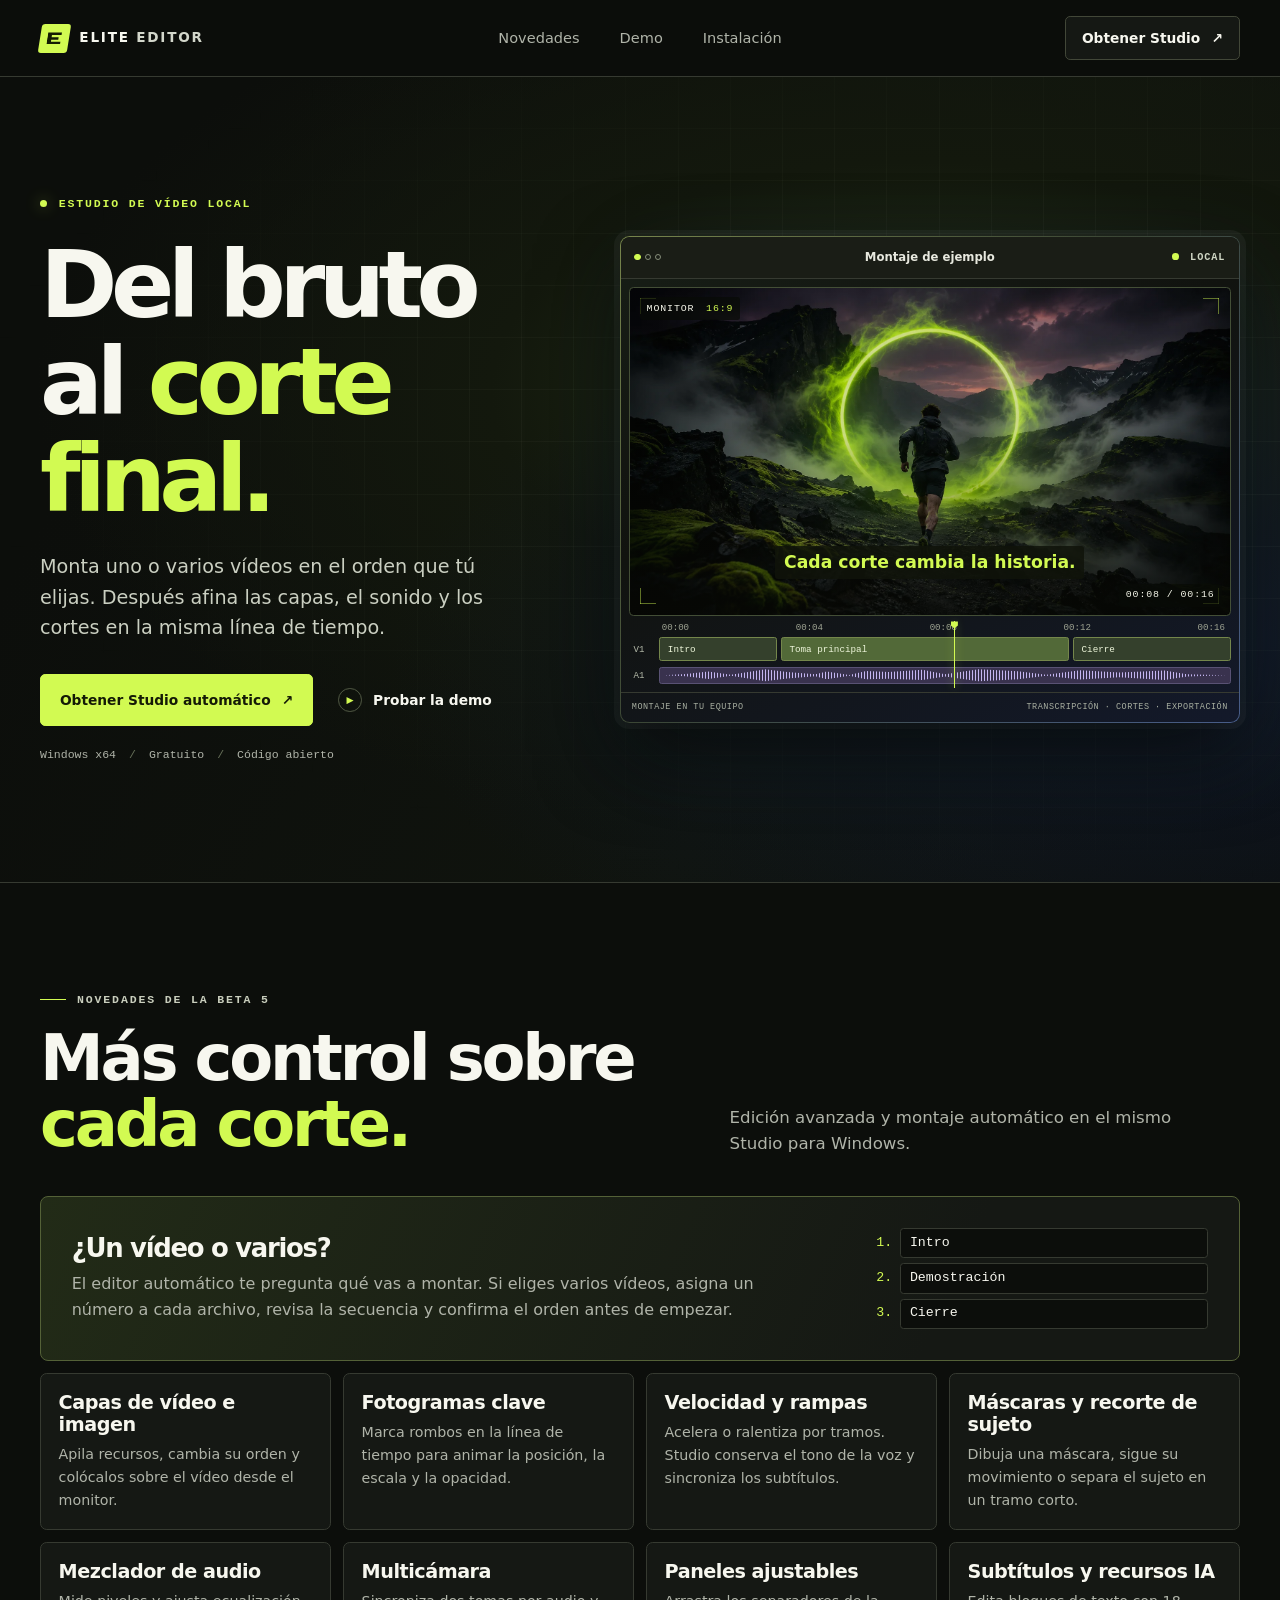
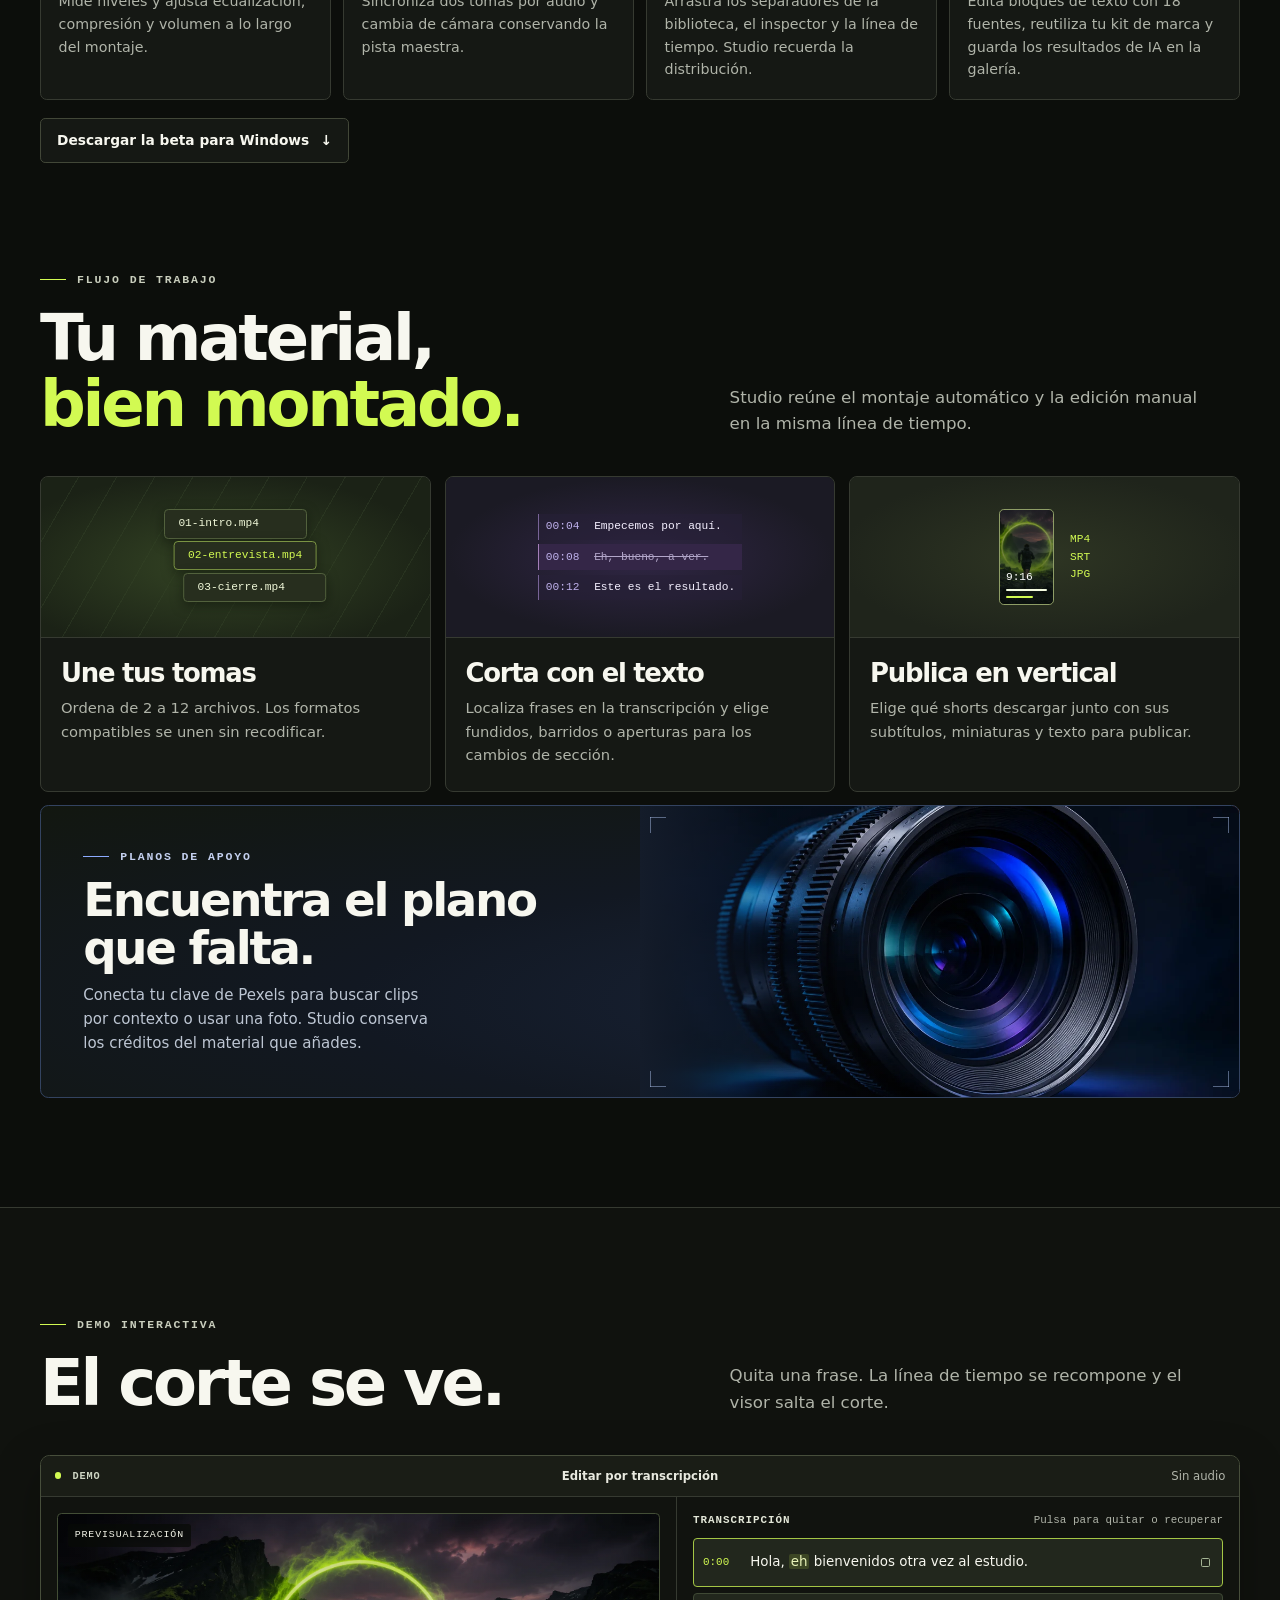
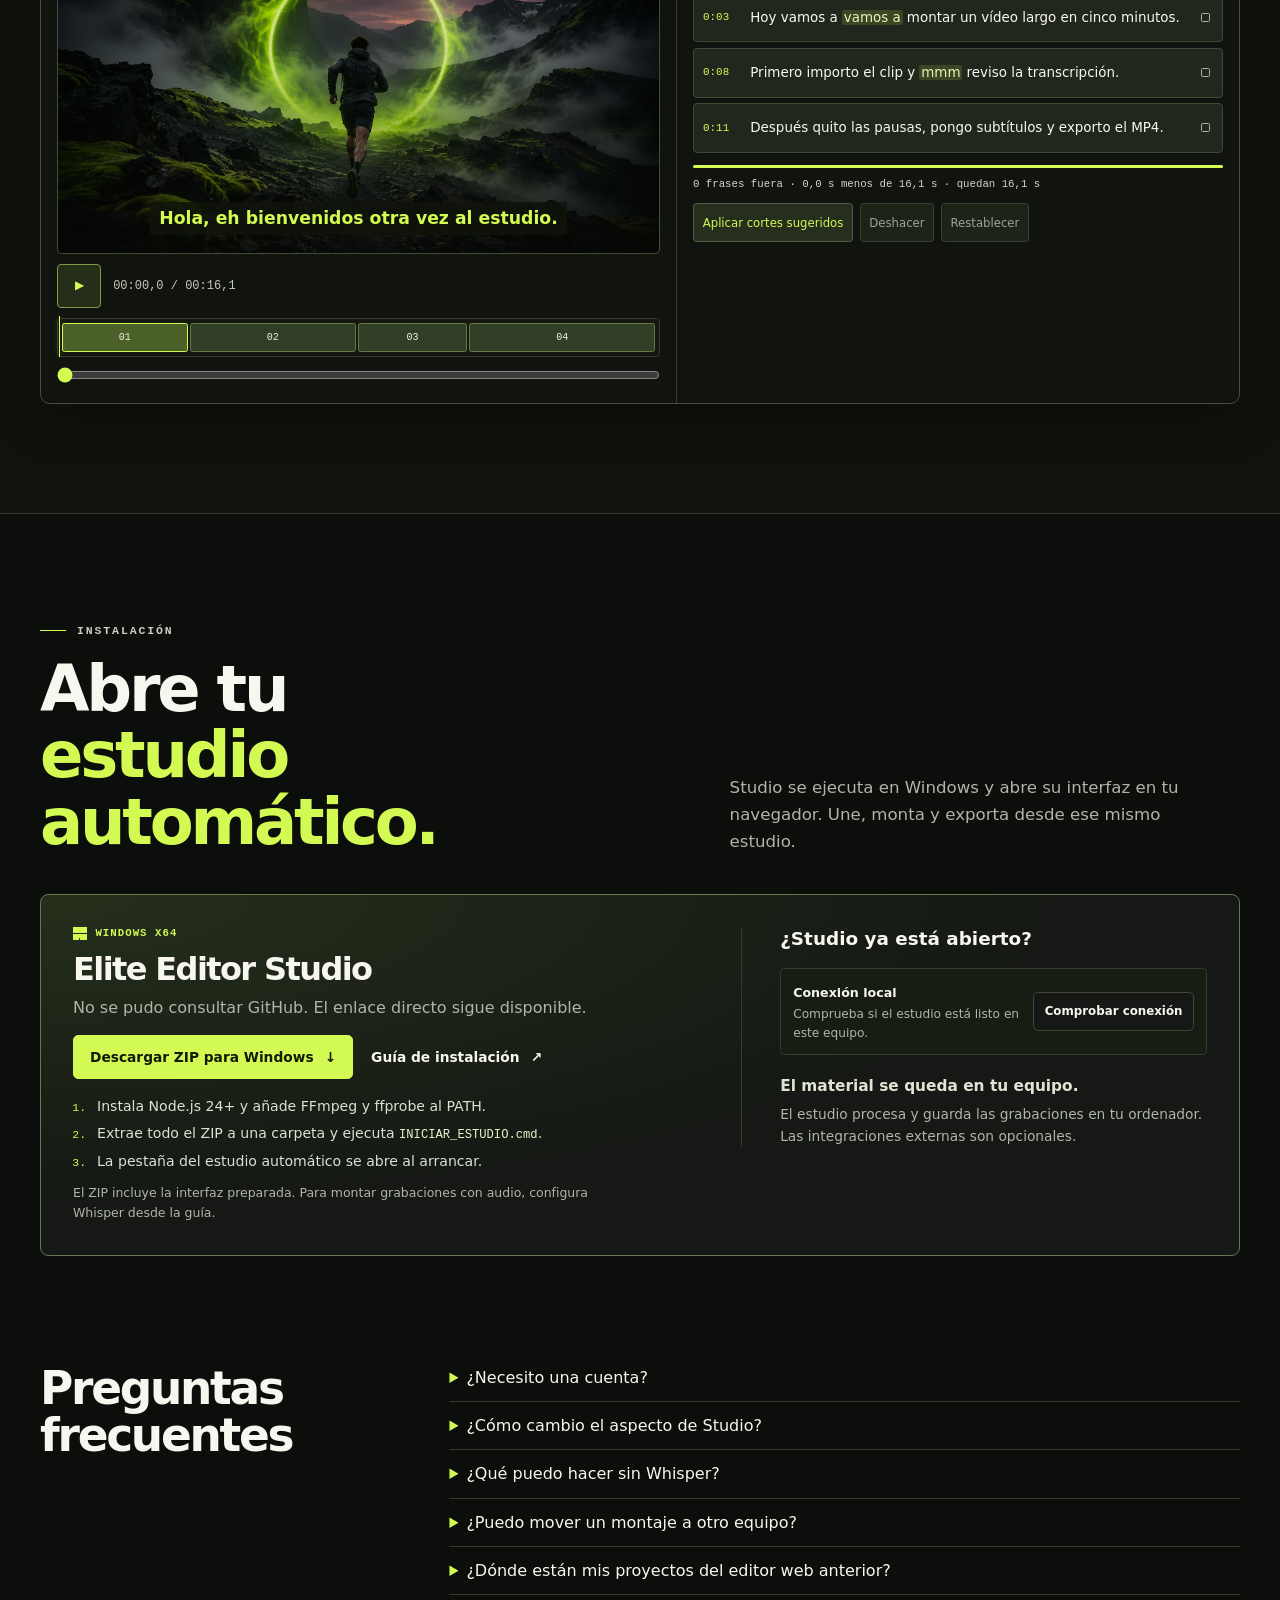
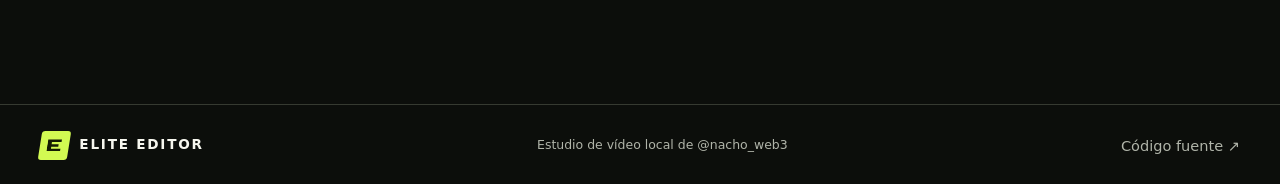
==== commit 646dfeba: "Show Studio beta 5 editing features and link Windows download" ====
--- a/index.html
+++ b/index.html
@@ -4,7 +4,7 @@
 	<meta charset="utf-8">
 	<meta name="viewport" content="width=device-width, initial-scale=1">
 	<title>Elite Editor Studio | Edición de vídeo local</title>
-	<meta name="description" content="Une grabaciones, revisa cortes y exporta vídeos y shorts. Elite Editor Studio es gratuito y funciona en tu equipo.">
+	<meta name="description" content="Edita con capas, fotogramas clave y multicámara, o monta automáticamente uno o varios vídeos. Elite Editor Studio es gratuito y funciona en tu equipo.">
 	<meta name="theme-color" content="#0c0e0b">
 	<link rel="canonical" href="https://nachoweb3.github.io/elite-editor-landing/">
 	<link rel="icon" href="assets/elite-mark.svg" type="image/svg+xml">
@@ -15,7 +15,7 @@
 	<meta property="og:url" content="https://nachoweb3.github.io/elite-editor-landing/">
 	<meta property="og:image" content="https://nachoweb3.github.io/elite-editor-landing/assets/elite-orbit.webp">
 	<meta name="twitter:card" content="summary_large_image">
-	<link rel="stylesheet" href="assets/landing-orbit.css?v=4.1">
+	<link rel="stylesheet" href="assets/landing-orbit.css?v=4.2">
 	<script src="assets/landing-app.js?v=orbit-4.1" defer></script>
 </head>
 <body>
@@ -24,13 +24,13 @@
 		<div class="wrap header-inner">
 			<a class="wordmark" href="#inicio" aria-label="Elite Editor Studio, inicio"><span class="brand-mark" aria-hidden="true"></span><span>ELITE<span class="wordmark-editor"> EDITOR</span></span></a>
 			<nav class="lp-links" aria-label="Navegación principal">
-				<a href="#funciones">Estudio</a><a href="#demo">Demo</a><a href="#instalar">Instalación</a>
+				<a href="#novedades">Novedades</a><a href="#demo">Demo</a><a href="#instalar">Instalación</a>
 			</nav>
 			<a class="btn btn-outline header-launch" href="#abrir-editor" data-studio-entry data-open-label="Abrir Studio"><span data-studio-entry-label>Obtener Studio</span> <span aria-hidden="true">↗</span></a>
 			<button type="button" class="lp-menu-btn" aria-controls="lp-mobile-menu" aria-expanded="false" aria-label="Abrir menú de navegación"><span></span><span></span></button>
 		</div>
 		<nav class="mobile-menu" id="lp-mobile-menu" aria-label="Navegación móvil" hidden>
-			<a href="#funciones">Estudio</a><a href="#demo">Demo interactiva</a><a href="#instalar">Instalación</a><a href="#abrir-editor" data-studio-entry data-open-label="Abrir Studio automático"><span data-studio-entry-label>Obtener Studio automático</span> <span aria-hidden="true">↗</span></a>
+			<a href="#novedades">Novedades</a><a href="#demo">Demo interactiva</a><a href="#instalar">Instalación</a><a href="#abrir-editor" data-studio-entry data-open-label="Abrir Studio automático"><span data-studio-entry-label>Obtener Studio automático</span> <span aria-hidden="true">↗</span></a>
 		</nav>
 	</header>
 	<main id="contenido" tabindex="-1">
@@ -39,7 +39,7 @@
 				<div class="hero-copy">
 					<p class="eyebrow"><span class="signal" aria-hidden="true"></span> Estudio de vídeo local</p>
 					<h1 id="hero-title">Del bruto<br>al <em>corte final.</em></h1>
-					<p class="hero-description">Une tus grabaciones, revisa el montaje automático y conserva la resolución y los fps de origen con la opción «Como el original».</p>
+					<p class="hero-description">Monta uno o varios vídeos en el orden que tú elijas. Después afina las capas, el sonido y los cortes en la misma línea de tiempo.</p>
 					<div class="hero-actions">
 						<a class="btn btn-primary" href="#abrir-editor" data-studio-entry data-open-label="Abrir Studio automático"><span data-studio-entry-label>Obtener Studio automático</span> <span aria-hidden="true">↗</span></a>
 						<a class="btn btn-text" href="#demo"><span class="play-icon" aria-hidden="true">▶</span> Probar la demo</a>
@@ -70,8 +70,36 @@
 			</div>
 		</section>
 
+		<section class="section wrap release-section" id="novedades" aria-labelledby="release-heading">
+			<div class="section-heading">
+				<p class="eyebrow eyebrow-muted">Novedades de la beta 5</p>
+				<h2 id="release-heading">Más control sobre <em>cada corte.</em></h2>
+				<p>Edición avanzada y montaje automático en el mismo Studio para Windows.</p>
+			</div>
+			<div class="release-automatic">
+				<div>
+					<h3>¿Un vídeo o varios?</h3>
+					<p>El editor automático te pregunta qué vas a montar. Si eliges varios vídeos, asigna un número a cada archivo, revisa la secuencia y confirma el orden antes de empezar.</p>
+				</div>
+				<ol aria-label="Ejemplo de orden de montaje">
+					<li>Intro</li><li>Demostración</li><li>Cierre</li>
+				</ol>
+			</div>
+			<ul class="release-grid">
+				<li><h3>Capas de vídeo e imagen</h3><p>Apila recursos, cambia su orden y colócalos sobre el vídeo desde el monitor.</p></li>
+				<li><h3>Fotogramas clave</h3><p>Marca rombos en la línea de tiempo para animar la posición, la escala y la opacidad.</p></li>
+				<li><h3>Velocidad y rampas</h3><p>Acelera o ralentiza por tramos. Studio conserva el tono de la voz y sincroniza los subtítulos.</p></li>
+				<li><h3>Máscaras y recorte de sujeto</h3><p>Dibuja una máscara, sigue su movimiento o separa el sujeto en un tramo corto.</p></li>
+				<li><h3>Mezclador de audio</h3><p>Mide niveles y ajusta ecualización, compresión y volumen a lo largo del montaje.</p></li>
+				<li><h3>Multicámara</h3><p>Sincroniza dos tomas por audio y cambia de cámara conservando la pista maestra.</p></li>
+				<li><h3>Paneles ajustables</h3><p>Arrastra los separadores de la biblioteca, el inspector y la línea de tiempo. Studio recuerda la distribución.</p></li>
+				<li><h3>Subtítulos y recursos IA</h3><p>Edita bloques de texto con 18 fuentes, reutiliza tu kit de marca y guarda los resultados de IA en la galería.</p></li>
+			</ul>
+			<a class="btn btn-outline" href="#instalar">Descargar la beta para Windows <span aria-hidden="true">↓</span></a>
+		</section>
+
 		<section class="section wrap tool-section" id="funciones">
-			<div class="section-heading" id="novedades">
+			<div class="section-heading">
 				<p class="eyebrow eyebrow-muted">Flujo de trabajo</p>
 				<h2>Tu material,<br><em>bien montado.</em></h2>
 				<p>Studio reúne el montaje automático y la edición manual en la misma línea de tiempo.</p>
@@ -156,10 +184,10 @@
 				<div class="setup-flow">
 					<div class="install-platform"><span class="windows-icon" aria-hidden="true"></span> WINDOWS X64</div>
 					<h3>Elite Editor Studio</h3>
-					<p data-release-status role="status">Beta v0.3.0-beta.4 · Descomprime el ZIP en una carpeta.</p>
+					<p data-release-status role="status">Beta v0.3.0-beta.5 · Descomprime el ZIP en una carpeta.</p>
 					<div class="install-actions">
-						<a class="btn btn-primary" href="https://github.com/nachoweb3/elite-editor/releases/download/v0.3.0-beta.4/Elite-Editor-Windows-x64-v0.3.0-beta.4.zip" data-release-link data-release-tag="v0.3.0-beta.4">Descargar ZIP para Windows <span aria-hidden="true">↓</span></a>
-						<a class="btn btn-text" href="https://github.com/nachoweb3/elite-editor/blob/v0.3.0-beta.4/studio/README.md">Guía de instalación <span aria-hidden="true">↗</span></a>
+						<a class="btn btn-primary" href="https://github.com/nachoweb3/elite-editor/releases/download/v0.3.0-beta.5/Elite-Editor-Windows-x64-v0.3.0-beta.5.zip" data-release-link data-release-tag="v0.3.0-beta.5">Descargar ZIP para Windows <span aria-hidden="true">↓</span></a>
+						<a class="btn btn-text" href="https://github.com/nachoweb3/elite-editor/blob/v0.3.0-beta.5/studio/README.md">Guía de instalación <span aria-hidden="true">↗</span></a>
 					</div>
 					<ol class="setup-steps">
 						<li>Instala Node.js 24+ y añade FFmpeg y ffprobe al PATH.</li>
--- a/assets/landing-orbit.css
+++ b/assets/landing-orbit.css
@@ -155,6 +155,22 @@
 .section-heading { display: grid; grid-template-columns: minmax(0, 1.12fr) minmax(0, .88fr); align-items: end; column-gap: 2.5rem; row-gap: .1rem; margin-bottom: 2.4rem; }
 .section-heading .eyebrow { grid-column: 1/-1; margin-bottom: 1rem; }
 .section-heading > p:last-child { max-width: 30rem; color: var(--muted); font-size: 1.04rem; }
+.release-section { padding-bottom: 0; }
+.release-automatic {
+	display: grid; grid-template-columns: minmax(0, 1.4fr) minmax(15rem, .6fr); gap: 1.5rem; align-items: center;
+	padding: clamp(1.1rem, 2.4vw, 2rem); border: 1px solid #546137; border-radius: .5rem;
+	background: linear-gradient(115deg, #222b17, var(--panel) 75%);
+}
+.release-automatic p { color: var(--muted); margin-top: .6rem; max-width: 46rem; }
+.release-automatic ol { display: grid; gap: .32rem; margin: 0; padding-inline-start: 1.6rem; font: .83rem/1.4 var(--mono); }
+.release-automatic li { padding: .3rem .55rem; border: 1px solid var(--line); background: var(--canvas); border-radius: .22rem; }
+.release-automatic li::marker { color: var(--accent); }
+.release-grid { display: grid; grid-template-columns: repeat(4, minmax(0, 1fr)); gap: .75rem; list-style: none; padding: 0; margin: .8rem 0 1.15rem; }
+.release-grid li { padding: 1.1rem; border: 1px solid var(--line); border-radius: .42rem; background: var(--panel); }
+.release-grid h3 { font-size: 1.2rem; line-height: 1.15; letter-spacing: -.025em; }
+.release-grid p { color: var(--muted); font-size: .89rem; margin-top: .45rem; }
+@media (max-width: 1000px) { .release-grid { grid-template-columns: repeat(2, minmax(0, 1fr)); } }
+@media (max-width: 620px) { .release-automatic, .release-grid { grid-template-columns: minmax(0, 1fr); } }
 .tools-grid { display: grid; grid-template-columns: repeat(3, minmax(0, 1fr)); gap: .85rem; }
 .tool-card { display: flex; flex-direction: column; overflow: hidden; min-width: 0; background: var(--panel); border: 1px solid var(--line); border-radius: .5rem; }
 .tool-copy { flex: 1; padding: 1.35rem 1.25rem 1.5rem; border-top: 1px solid var(--line); }
